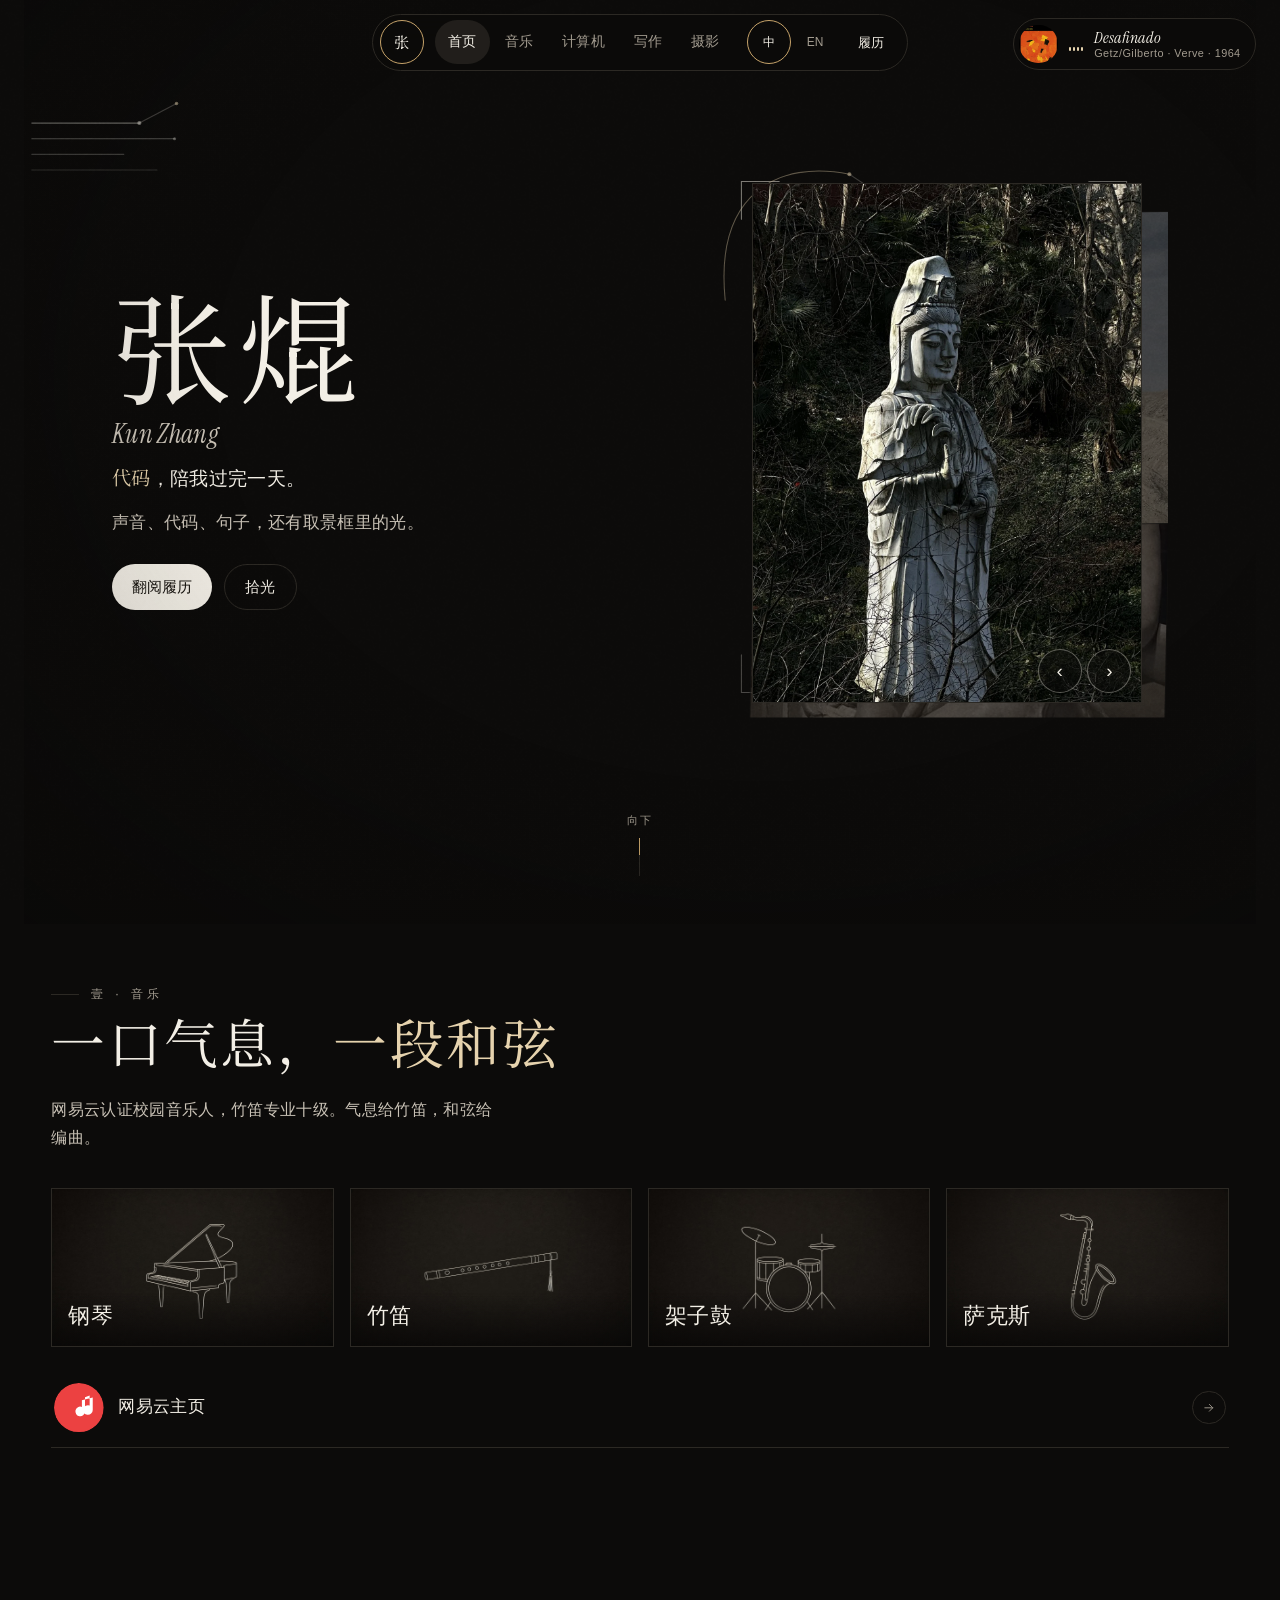
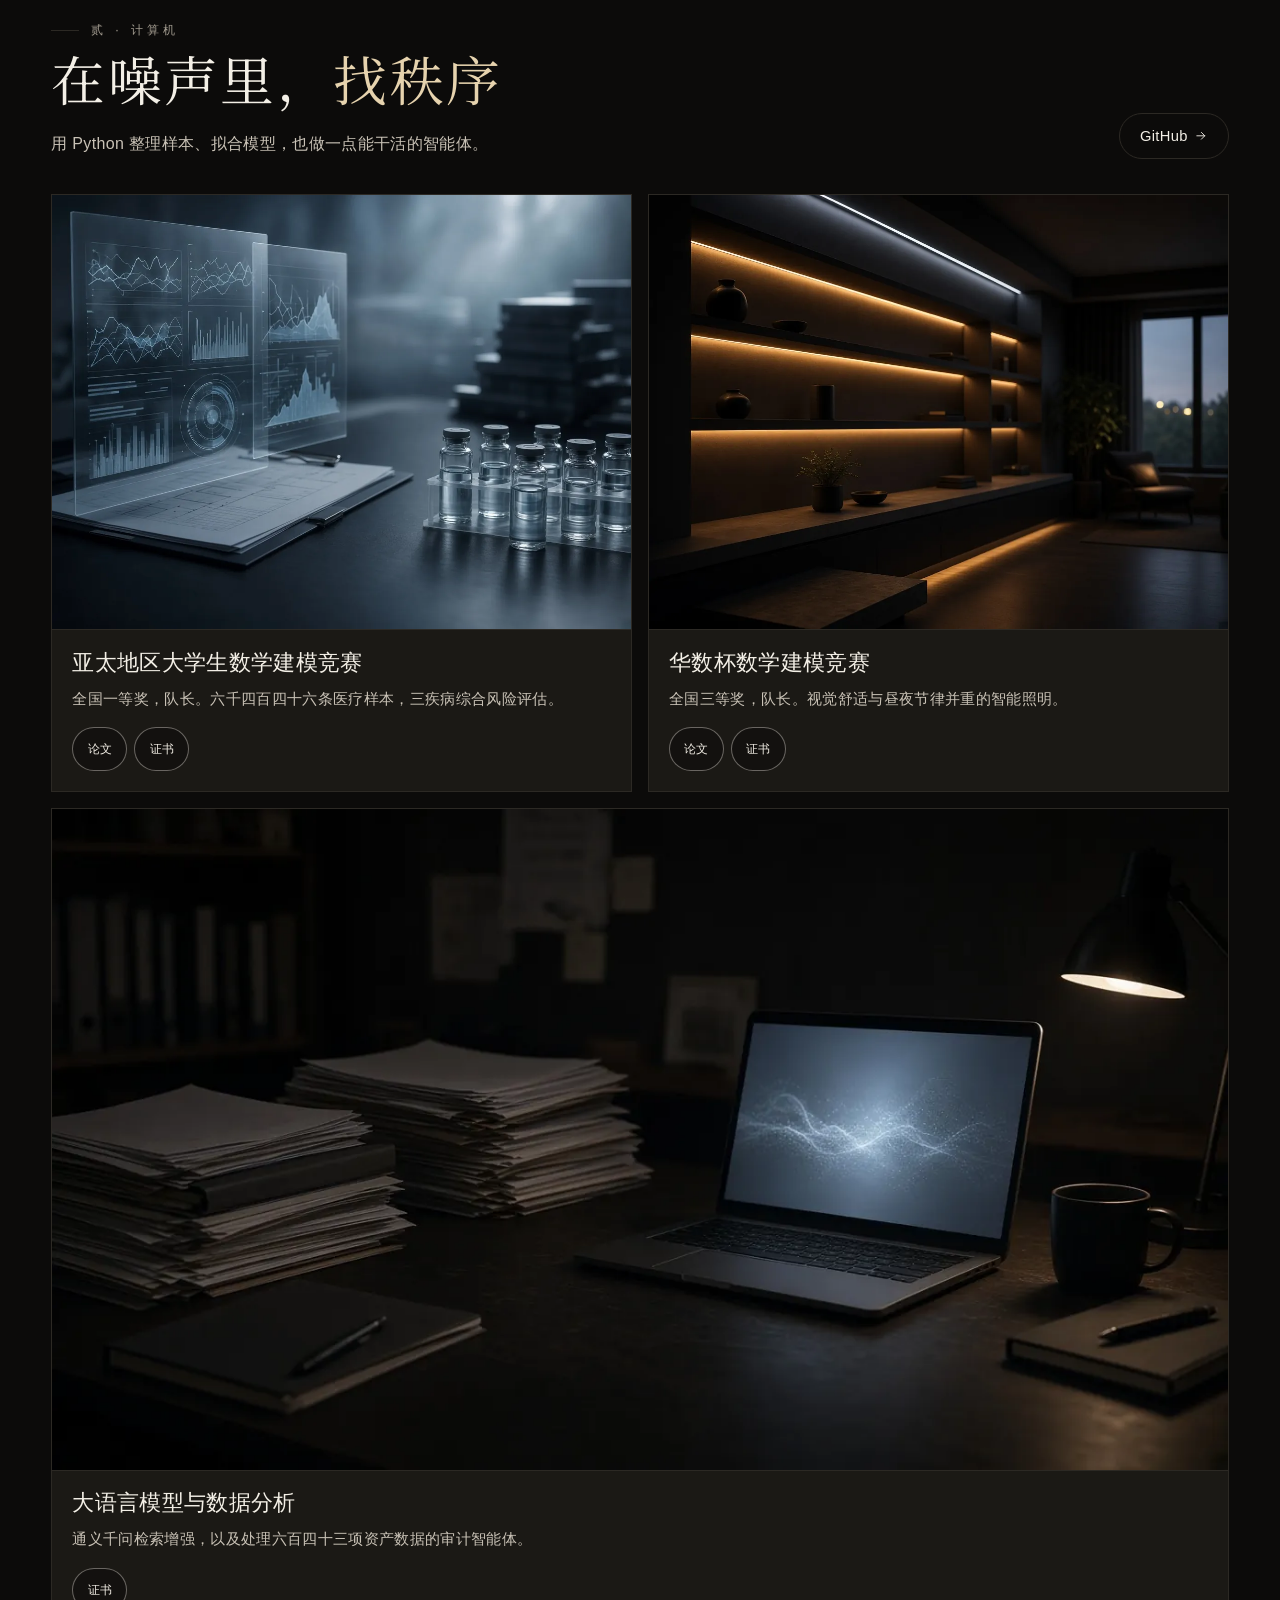
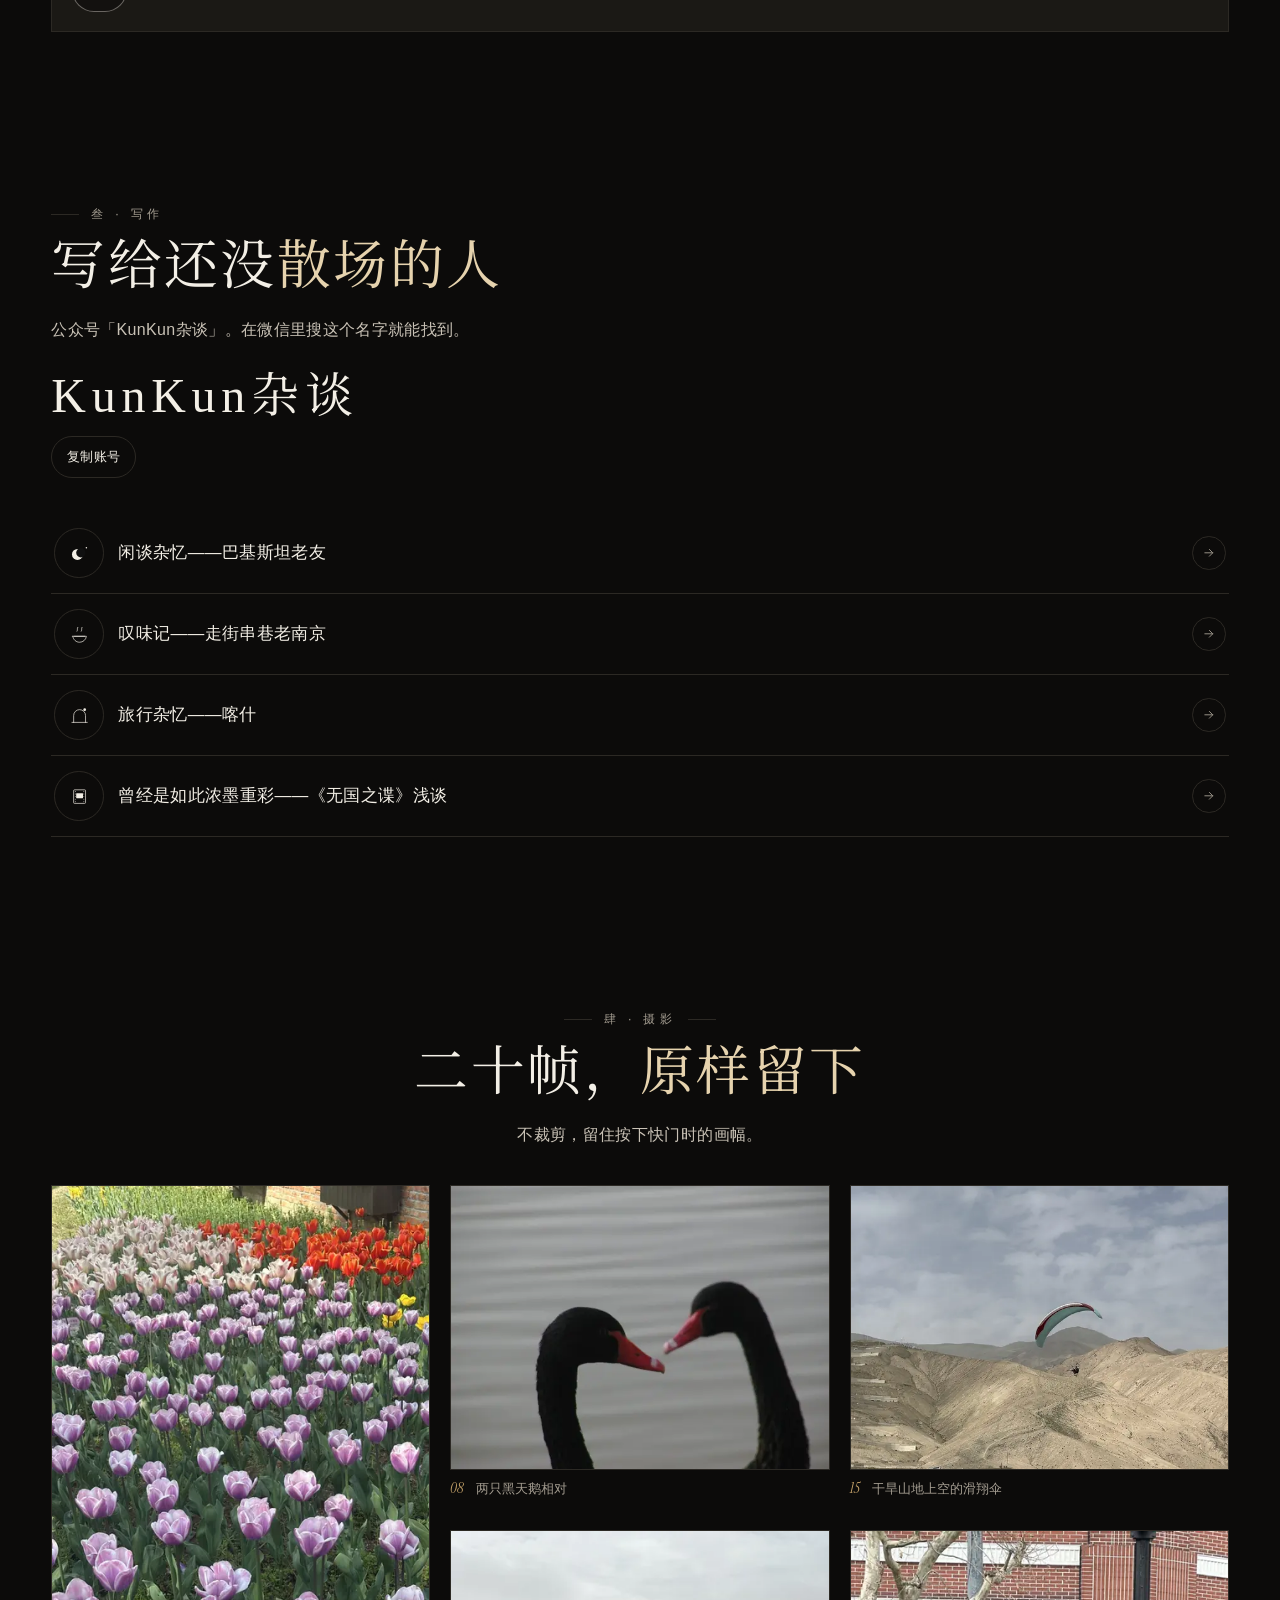
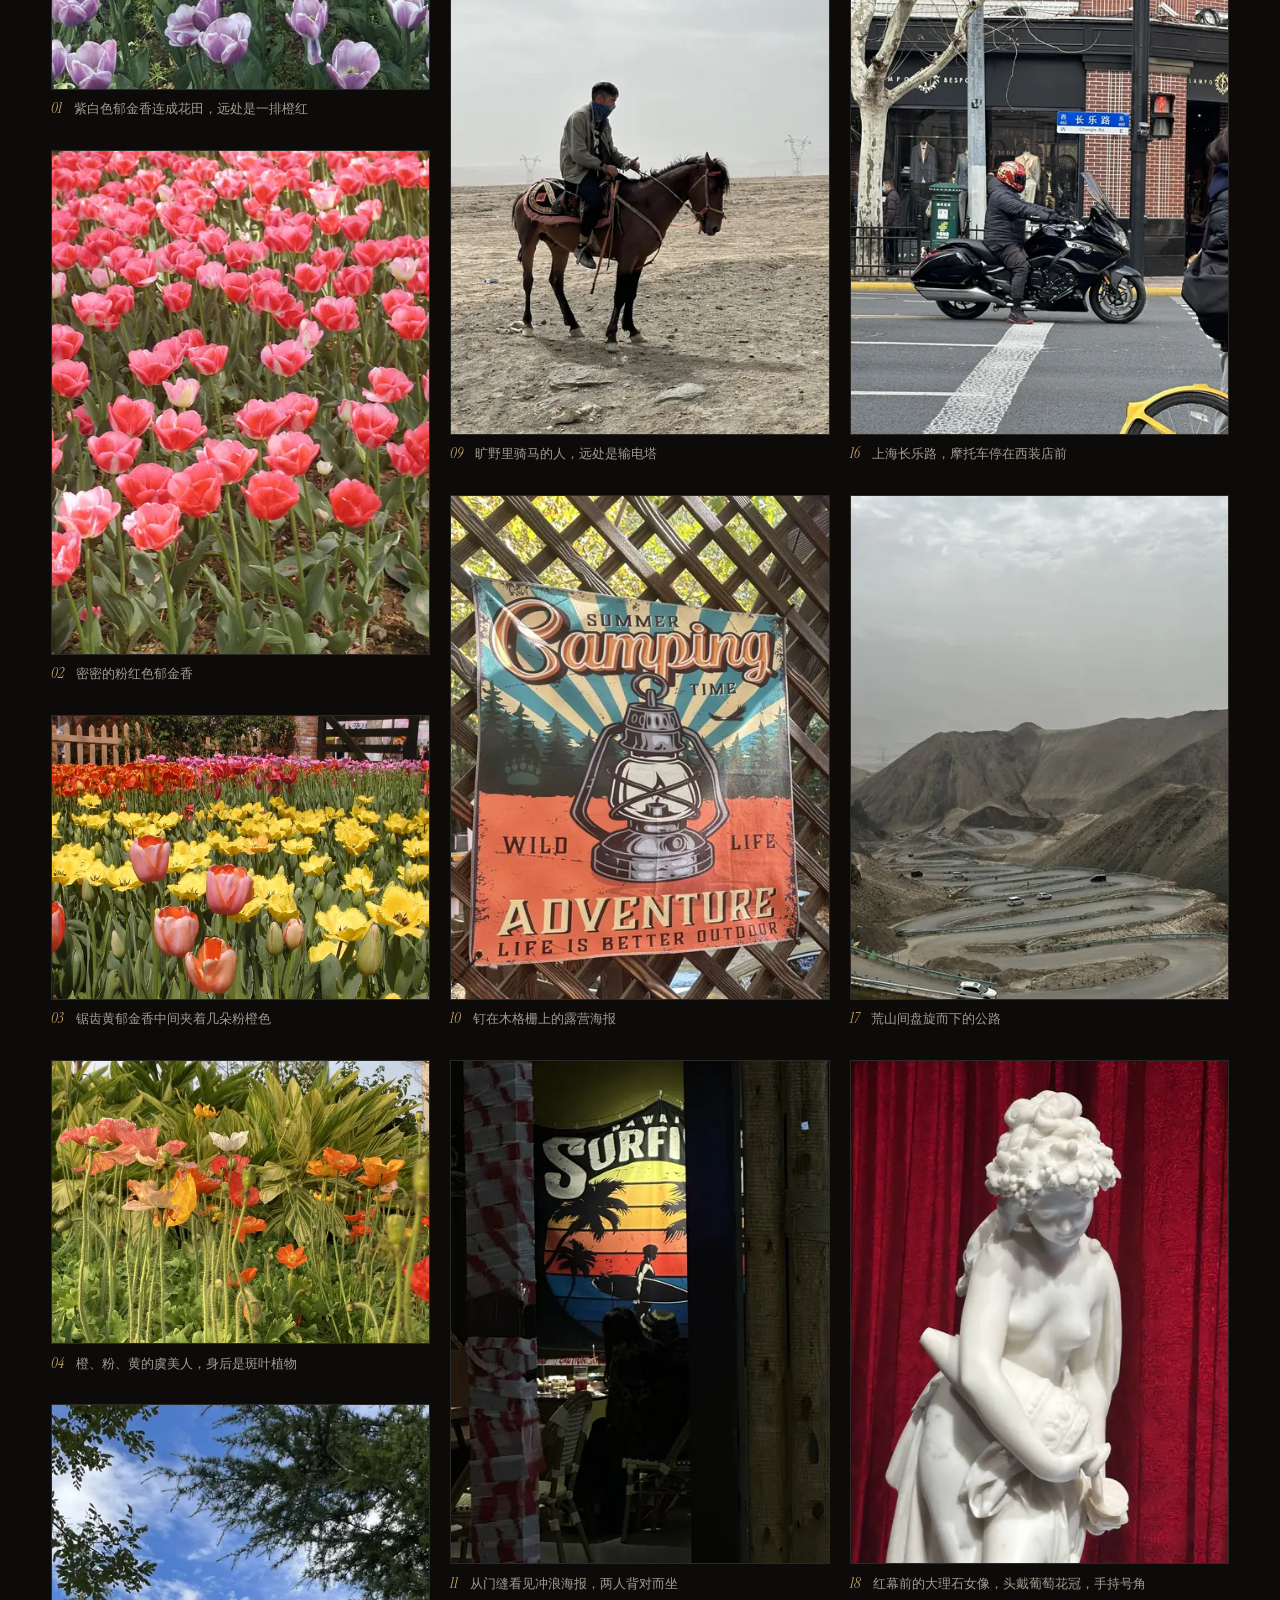
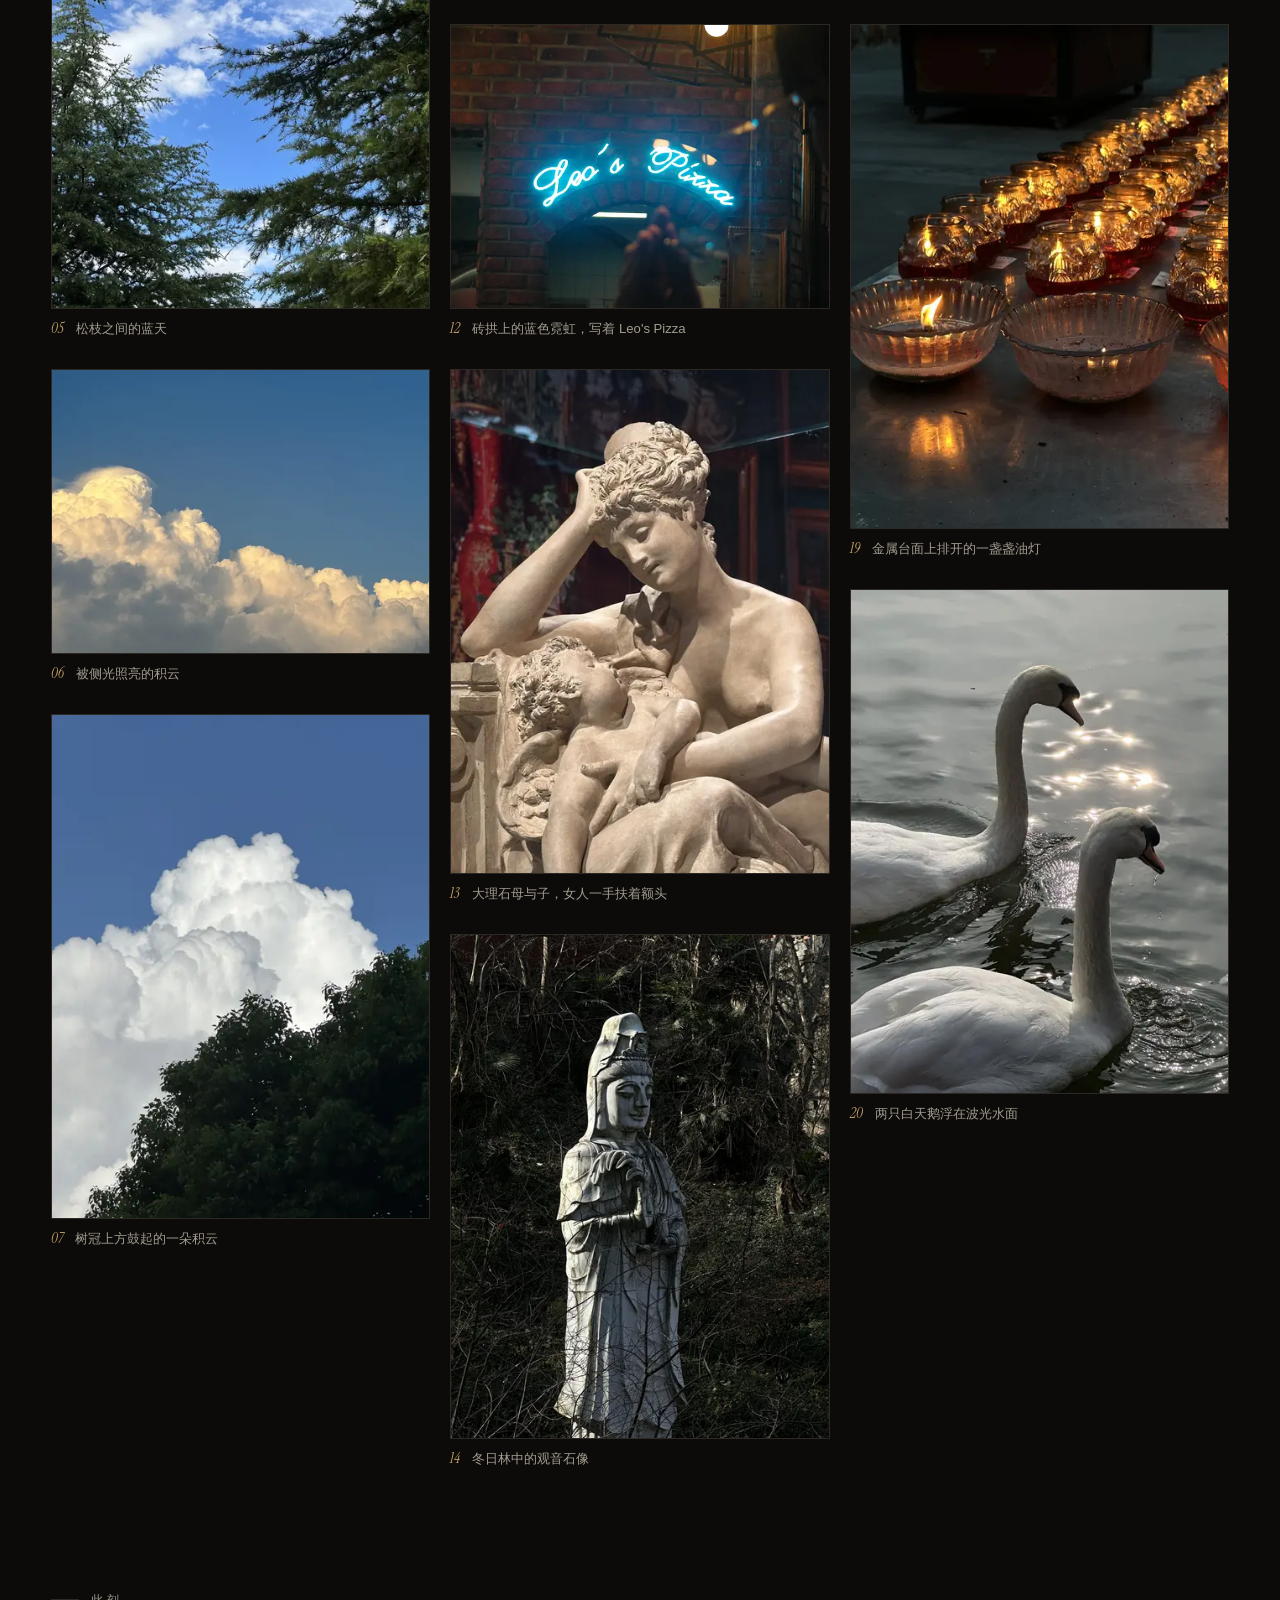
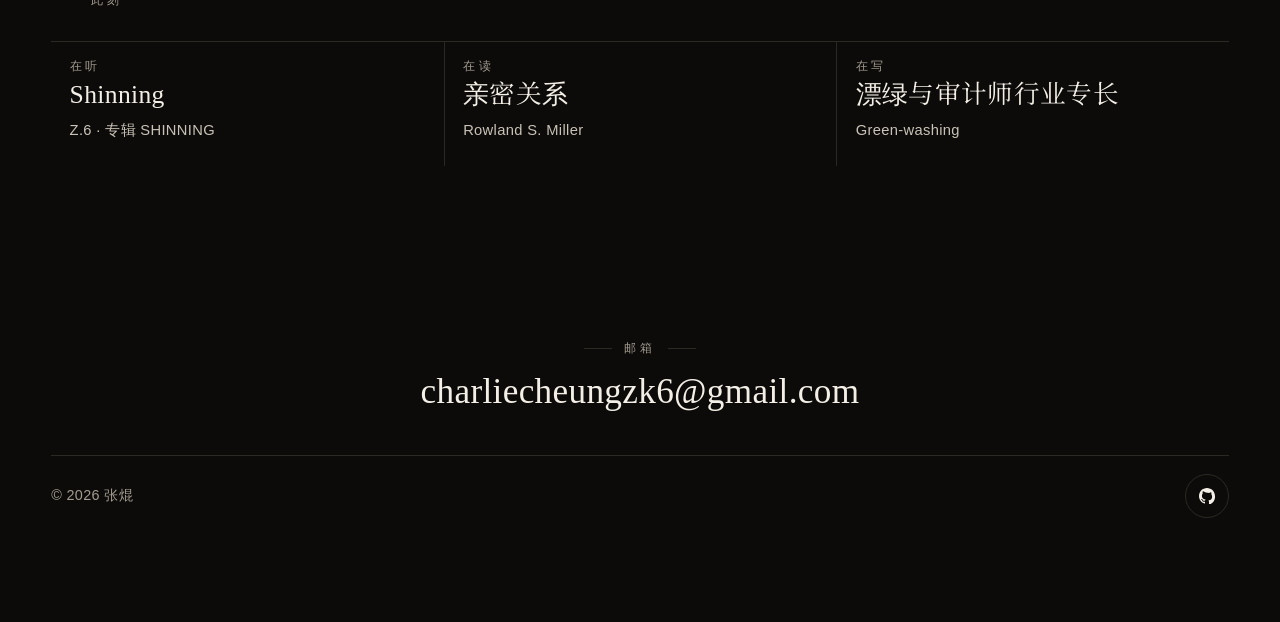
==== index.html @ b1f06810 "Restore readable papers, and point the listening row at Shinning. The last compression replaced char" ====
<!DOCTYPE html>
<html lang="zh-CN">
  <head>
    <meta charset="UTF-8" />
    <meta name="viewport" content="width=device-width, initial-scale=1" />
    <meta name="theme-color" content="#0c0b0a" />
    <meta name="color-scheme" content="dark" />
    <title>张焜 / Kun Zhang</title>
    <meta name="description" content="张焜。声音、代码、文字与光影。" />
    <link rel="canonical" href="https://charliezk6.github.io/" />
    <link rel="icon" href="assets/favicon.svg" type="image/svg+xml" />
    <meta property="og:type" content="website" />
    <meta property="og:site_name" content="张焜 / Kun Zhang" />
    <meta property="og:title" content="张焜 / Kun Zhang" />
    <meta property="og:description" content="张焜。声音、代码、文字与光影。" />
    <meta property="og:url" content="https://charliezk6.github.io/" />
    <meta property="og:image" content="https://charliezk6.github.io/assets/photos/full/IMG_3786.webp" />
    <meta property="og:locale" content="zh_CN" />
    <meta property="og:locale:alternate" content="en_US" />
    <meta name="twitter:card" content="summary_large_image" />
    <meta name="twitter:title" content="张焜 / Kun Zhang" />
    <meta name="twitter:description" content="张焜。声音、代码、文字与光影。" />
    <meta name="twitter:image" content="https://charliezk6.github.io/assets/photos/full/IMG_3786.webp" />
    <script>
      try {
        if (localStorage.getItem("kz-lang") === "en") document.documentElement.lang = "en";
      } catch (error) {
        /* storage unavailable */
      }
    </script>
    <link rel="stylesheet" href="css/fonts.css" />
    <link rel="stylesheet" href="css/styles.css" />
  </head>
  <body>
    <a class="skip" href="#home" data-i18n="nav.skip">跳到内容</a>
    <audio id="site-audio" preload="none" playsinline></audio>

    <header class="site-nav">
      <div class="nav-bar">
        <a class="nav-mark" href="#home">
          <span class="nav-mark-text" data-i18n="mark">张</span>
        </a>
        <span class="nav-now" id="nav-now" data-i18n="nav.home">首页</span>
        <nav class="nav-links" id="nav-links" data-i18n-aria="nav.sections" aria-label="章节">
          <a href="#home" data-nav="home" data-i18n="nav.home" aria-current="page">首页</a>
          <a href="#music" data-nav="music" data-i18n="nav.music">音乐</a>
          <a href="#computing" data-nav="computing" data-i18n="nav.computing">计算机</a>
          <a href="#writing" data-nav="writing" data-i18n="nav.writing">写作</a>
          <a href="#photography" data-nav="photography" data-i18n="nav.photography">摄影</a>
        </nav>
        <div class="lang-switch" role="group" aria-label="Language">
          <button type="button" class="lang-chip" data-lang="zh" aria-pressed="true">中</button>
          <button type="button" class="lang-chip" data-lang="en" aria-pressed="false">EN</button>
        </div>
        <button type="button" class="nav-resume resume-open" data-i18n="nav.resume">履历</button>
        <button
          type="button"
          class="nav-toggle"
          id="nav-toggle"
          aria-expanded="false"
          aria-controls="nav-drawer"
        >
          <span class="nav-toggle-icon" aria-hidden="true"></span>
          <span class="sr-only" id="nav-toggle-label" data-i18n="nav.menu">打开菜单</span>
        </button>
      </div>
    </header>

    <nav class="nav-drawer" id="nav-drawer" hidden data-i18n-aria="nav.sections" aria-label="章节">
      <a href="#home" data-nav="home"><span>00</span><span data-i18n="nav.home">首页</span></a>
      <a href="#music" data-nav="music"><span>01</span><span data-i18n="nav.music">音乐</span></a>
      <a href="#computing" data-nav="computing"><span>02</span><span data-i18n="nav.computing">计算机</span></a>
      <a href="#writing" data-nav="writing"><span>03</span><span data-i18n="nav.writing">写作</span></a>
      <a href="#photography" data-nav="photography"><span>04</span><span data-i18n="nav.photography">摄影</span></a>
    </nav>

    <div class="player">
      <button type="button" class="player-bar" id="player-fab" aria-pressed="false" data-i18n-aria="music.play">
        <img class="player-cover" src="assets/music/desafinado.webp" width="267" height="400" alt="" data-i18n-alt="music.coverAlt" />
        <span class="eq" aria-hidden="true"><i></i><i></i><i></i><i></i></span>
        <span class="player-meta">
          <span class="player-title" data-i18n="music.trackTitle">Desafinado</span>
          <span class="player-source" data-i18n="music.source">Getz/Gilberto · Verve · 1964</span>
        </span>
      </button>
    </div>

    <main>
      <section class="hero" id="home">
        <svg class="hero-score" viewBox="0 0 360 124" fill="none" aria-hidden="true">
          <g stroke="#f3efe6" stroke-width="1.15" stroke-linecap="round" vector-effect="non-scaling-stroke">
            <path d="M8 42H118" opacity="0.4" />
            <path d="M8 58H154" opacity="0.3" />
            <path d="M8 74H102" opacity="0.22" />
            <path d="M8 90H136" opacity="0.16" />
            <path class="hero-arc" pathLength="100" d="M16 24C78 6 168 2 248 28" stroke="#e6d3ae" opacity="0.55" />
            <path d="M118 42 L156 22" opacity="0.22" />
          </g>
          <g fill="#f3efe6" stroke="none">
            <circle cx="118" cy="42" r="2.1" opacity="0.45" />
            <circle cx="154" cy="58" r="1.6" opacity="0.32" />
            <circle cx="156" cy="22" r="1.8" fill="#e6d3ae" opacity="0.5" />
          </g>
        </svg>
        <div class="hero-layout">
          <div class="hero-copy">
            <h1 class="name-reveal">
              <span class="name-zh display" data-text="张焜">张焜</span>
              <span class="name-en display" data-text="Kun Zhang">Kun Zhang</span>
            </h1>
            <p class="hero-role">
              <span class="role-word" id="role-word">旋律</span><span data-i18n="hero.roleRest">，陪我过完一天。</span>
            </p>
            <p class="hero-line" data-i18n="hero.line">声音、代码、句子，还有取景框里的光。</p>
            <div class="hero-actions">
              <button type="button" class="btn-fill resume-open" data-i18n="hero.resume">翻阅履历</button>
              <a class="btn-line" href="#photography" data-i18n="hero.photos">拾光</a>
            </div>
          </div>
          <figure class="hero-frame" id="hero-frame" tabindex="0" aria-roledescription="carousel" data-i18n-aria="photo.carousel" aria-label="照片轮播">
            <svg class="hero-marks" viewBox="0 0 500 640" fill="none" aria-hidden="true">
              <g stroke="#f3efe6" stroke-width="1.15" stroke-linecap="round" vector-effect="non-scaling-stroke">
                <path d="M36 78V36H78" opacity="0.55" />
                <path d="M422 36H464V78" opacity="0.4" />
                <path d="M36 562V604H78" opacity="0.3" />
                <path d="M18 168C6 48 78 12 156 28" stroke="#e6d3ae" opacity="0.42" />
                <path d="M156 28 L192 52" opacity="0.22" />
              </g>
              <g fill="#e6d3ae" stroke="none">
                <circle cx="156" cy="28" r="2.2" opacity="0.55" />
                <circle cx="192" cy="52" r="1.5" opacity="0.35" />
              </g>
            </svg>
            <div class="hero-papers">
              <img class="hero-sheet hero-sheet-back" id="hero-sheet-back" alt="" aria-hidden="true" />
              <img class="hero-sheet hero-sheet-mid" id="hero-sheet-mid" alt="" aria-hidden="true" />
              <div class="hero-stage">
                <img class="hero-slide is-current" id="hero-slide-a" alt="" width="1350" height="1800" />
                <img class="hero-slide" id="hero-slide-b" alt="" aria-hidden="true" width="1350" height="1800" />
                <div class="hero-controls">
                  <button type="button" class="hero-step" id="hero-prev" data-i18n-aria="photo.prev" aria-label="上一张">‹</button>
                  <button type="button" class="hero-step" id="hero-next" data-i18n-aria="photo.next" aria-label="下一张">›</button>
                </div>
              </div>
            </div>
          </figure>
        </div>
        <p class="scroll-cue">
          <span data-i18n="hero.scroll">向下</span>
          <span class="scroll-line" aria-hidden="true"><span class="scroll-line-bar"></span></span>
        </p>
      </section>

      <section class="band" id="music">
        <div class="wrap">
          <header class="section-head">
            <p class="kicker">
              <span class="kicker-line" aria-hidden="true"></span>
              <span data-i18n="music.kicker">壹 · 音乐</span>
            </p>
            <h2 class="section-title display"><span data-i18n="music.titleLead">一口气息，</span><em data-i18n="music.titleEm">一段和弦</em></h2>
            <p class="section-lead" data-i18n="music.body">网易云认证校园音乐人，竹笛专业十级。气息给竹笛，和弦给编曲。</p>
          </header>
          <div class="work-grid music-grid">
            <a class="work-card" data-instrument="piano" href="https://www.bilibili.com/video/BV1Z7411R7r2/" target="_blank" rel="noopener noreferrer">
              <img class="work-photo" src="assets/photos/piano.jpg" alt="" data-i18n-alt="music.altPiano" width="1280" height="720" loading="lazy" decoding="async" />
              <span class="work-card-body"><h3 data-i18n="music.piano">钢琴</h3></span>
            </a>
            <a class="work-card" data-instrument="flute" href="https://www.bilibili.com/video/BV1Lp4y1h7Ay/?p=10" target="_blank" rel="noopener noreferrer">
              <img class="work-photo" src="assets/photos/bamboo%20flute.jpg" alt="" data-i18n-alt="music.altFlute" width="1280" height="720" loading="lazy" decoding="async" />
              <span class="work-card-body"><h3 data-i18n="music.flute">竹笛</h3></span>
            </a>
            <a class="work-card" data-instrument="drums" href="https://www.bilibili.com/video/BV1jc411N7E2/" target="_blank" rel="noopener noreferrer">
              <img class="work-photo" src="assets/photos/drums.jpg" alt="" data-i18n-alt="music.altDrums" width="1280" height="720" loading="lazy" decoding="async" />
              <span class="work-card-body"><h3 data-i18n="music.drums">架子鼓</h3></span>
            </a>
            <a class="work-card" data-instrument="sax" href="https://www.bilibili.com/video/BV1FJ4m1K7hF/" target="_blank" rel="noopener noreferrer">
              <img class="work-photo" src="assets/photos/saxphone.jpg" alt="" data-i18n-alt="music.altSax" width="1280" height="720" loading="lazy" decoding="async" />
              <span class="work-card-body"><h3 data-i18n="music.sax">萨克斯</h3></span>
            </a>
          </div>
          <div class="journal-list music-link">
            <a class="journal-row" href="https://music.163.com/#/artist?id=94272555" target="_blank" rel="noopener noreferrer">
              <span class="netease-mark" aria-hidden="true">
                <svg viewBox="0 0 64 64">
                  <circle cx="32" cy="32" r="32" fill="#ec4141"></circle>
                  <path fill="#fff" d="M40 18.5v18.2a6.2 6.2 0 1 1-4-5.8V22.2l14-3.6v16.2a6.2 6.2 0 1 1-4-5.8V16.2L40 18.5z"></path>
                </svg>
              </span>
              <span class="journal-copy"><h3 data-i18n="music.link">网易云主页</h3></span>
              <span class="row-go" aria-hidden="true">
                <svg viewBox="0 0 24 24" fill="none" stroke="currentColor" stroke-width="1.6" stroke-linecap="round" stroke-linejoin="round"><path d="M5 12h14M13 6l6 6-6 6"></path></svg>
              </span>
            </a>
          </div>
        </div>
      </section>

      <section class="band" id="computing">
        <div class="wrap">
          <header class="section-head">
            <p class="kicker">
              <span class="kicker-line" aria-hidden="true"></span>
              <span data-i18n="computing.kicker">贰 · 计算机</span>
            </p>
            <div class="section-head-row">
              <div>
                <h2 class="section-title display"><span data-i18n="computing.titleLead">在噪声里，</span><em data-i18n="computing.titleEm">找秩序</em></h2>
                <p class="section-lead" data-i18n="computing.body">用 Python 整理样本、拟合模型，也做一点能干活的智能体。</p>
              </div>
              <a class="pill-link" href="https://github.com/Charliezk6" target="_blank" rel="noopener noreferrer">
                <span data-i18n="computing.github">GitHub</span>
                <svg viewBox="0 0 24 24" fill="none" stroke="currentColor" stroke-width="1.6" stroke-linecap="round" stroke-linejoin="round" aria-hidden="true"><path d="M5 12h14M13 6l6 6-6 6"></path></svg>
              </a>
            </div>
          </header>
          <div class="work-grid computing-grid" id="computing-list"></div>
        </div>
      </section>

      <section class="band" id="writing">
        <div class="wrap">
          <header class="section-head">
            <p class="kicker">
              <span class="kicker-line" aria-hidden="true"></span>
              <span data-i18n="writing.kicker">叁 · 写作</span>
            </p>
            <h2 class="section-title display"><span data-i18n="writing.titleLead">写给还没</span><em data-i18n="writing.titleEm">散场的人</em></h2>
            <p class="section-lead" data-i18n="writing.body">公众号「KunKun杂谈」。在微信里搜这个名字就能找到。</p>
            <p class="wechat-name display" data-i18n="writing.account">KunKun杂谈</p>
            <button type="button" class="copy-btn wechat-copy" id="wechat-copy" data-copy="KunKun杂谈" data-i18n-copy="copy.wechat">复制账号</button>
          </header>
          <div class="journal-list" id="writing-list"></div>
        </div>
      </section>

      <section class="band" id="photography">
        <div class="wrap">
          <header class="section-head section-head-center">
            <p class="kicker">
              <span class="kicker-line" aria-hidden="true"></span>
              <span data-i18n="photo.kicker">肆 · 摄影</span>
              <span class="kicker-line" aria-hidden="true"></span>
            </p>
            <h2 class="section-title display"><span data-i18n="photo.titleLead">二十帧，</span><em data-i18n="photo.titleEm">原样留下</em></h2>
            <p class="section-lead" data-i18n="photo.body">不裁剪，留住按下快门时的画幅。</p>
          </header>
          <div class="gallery" id="gallery"></div>
        </div>
      </section>

      <section class="band band-tight" id="now">
        <div class="wrap">
          <header class="section-head">
            <p class="kicker">
              <span class="kicker-line" aria-hidden="true"></span>
              <span data-i18n="now.kicker">此刻</span>
            </p>
          </header>
          <div class="now-grid">
            <a class="now-card" id="now-playing" href="https://music.163.com/#/artist?id=94272555" target="_blank" rel="noopener noreferrer">
              <span class="now-label" data-i18n="now.playingLabel">在听</span>
              <span class="now-title display" data-i18n="now.playingTitle">Shinning</span>
              <span class="now-meta" data-i18n="now.playingMeta">Z.6 · 专辑 SHINNING</span>
            </a>
            <article class="now-card">
              <span class="now-label" data-i18n="now.readingLabel">在读</span>
              <span class="now-title display" data-i18n="now.readingTitle">亲密关系</span>
              <span class="now-meta" data-i18n="now.readingMeta">Rowland S. Miller</span>
            </article>
            <a class="now-card" id="now-writing" href="https://github.com/Charliezk6/Green-washing" target="_blank" rel="noopener noreferrer">
              <span class="now-label" data-i18n="now.writingLabel">在写</span>
              <span class="now-title display" data-i18n="now.writingTitle">漂绿与审计师行业专长</span>
              <span class="now-meta">Green-washing</span>
            </a>
          </div>
        </div>
      </section>
    </main>

    <footer class="site-footer" id="contact">
      <div class="wrap footer-contact">
        <p class="kicker">
          <span class="kicker-line" aria-hidden="true"></span>
          <span data-i18n="connect.emailLabel">邮箱</span>
          <span class="kicker-line" aria-hidden="true"></span>
        </p>
        <a class="footer-mail display" href="mailto:charliecheungzk6@gmail.com" data-i18n="connect.email">charliecheungzk6@gmail.com</a>
      </div>
      <div class="wrap">
        <div class="footer-bar">
          <p data-i18n="footer">© 2026 张焜</p>
          <a class="icon-round" href="https://github.com/Charliezk6" target="_blank" rel="noopener noreferrer" aria-label="GitHub">
            <svg viewBox="0 0 16 16" aria-hidden="true">
              <path fill="currentColor" d="M8 0C3.58 0 0 3.58 0 8c0 3.54 2.29 6.53 5.47 7.59.4.07.55-.17.55-.38 0-.19-.01-.82-.01-1.49-2.01.37-2.53-.49-2.69-.94-.09-.23-.48-.94-.82-1.13-.28-.15-.68-.52-.01-.53.63-.01 1.08.58 1.23.82.72 1.21 1.87.87 2.33.66.07-.52.28-.87.51-1.07-1.78-.2-3.64-.89-3.64-3.95 0-.87.31-1.59.82-2.15-.08-.2-.36-1.02.08-2.12 0 0 .67-.21 2.2.82A7.7 7.7 0 0 1 8 4.77c.68.003 1.36.092 2 .27 1.53-1.04 2.2-.82 2.2-.82.44 1.1.16 1.92.08 2.12.51.56.82 1.27.82 2.15 0 3.07-1.87 3.75-3.65 3.95.29.25.54.73.54 1.48 0 1.07-.01 1.93-.01 2.2 0 .21.15.46.55.38A8.01 8.01 0 0 0 16 8c0-4.42-3.58-8-8-8z"></path>
            </svg>
          </a>
        </div>
      </div>
    </footer>

    <dialog class="resume-dialog" id="resume">
      <div class="resume-bar">
        <h2 class="display" data-i18n="resume.title">履历</h2>
        <button type="button" class="icon-btn resume-close" data-i18n-aria="resume.close" aria-label="关闭">×</button>
      </div>
      <div class="resume-scroll">
        <p class="edu-school" data-i18n="resume.edu">南京审计大学 · 审计学专业 · 2023.09 – 2027.09</p>
        <p class="edu-meta" data-i18n="resume.eduMeta">GPA 3.75 / 5.0（4 / 83）</p>
        <p class="edu-honors" data-i18n="resume.honors">三好学生（前 2.5%） · 优秀学生干部 · 综合一等奖学金 ×2（前 5%） · 优秀团员</p>
        <p class="skills" data-i18n="resume.skills">Python · Excel · SQL Server · IELTS 7.0 · CET-6 · 粤语</p>
        <h3 data-i18n="resume.pathTitle">经历</h3>
        <ol class="timeline" id="timeline"></ol>
        <h3 data-i18n="resume.researchTitle">研究与竞赛</h3>
        <div class="research-list" id="research-list"></div>
        <a class="text-link" href="https://github.com/Charliezk6/CUMCM-2026" target="_blank" rel="noopener noreferrer" data-i18n="resume.github">CUMCM-2026</a>
        <ul class="connect-list">
          <li>
            <span data-i18n="connect.emailLabel">邮箱</span>
            <a class="text-link" href="mailto:charliecheungzk6@gmail.com" data-i18n="connect.email">charliecheungzk6@gmail.com</a>
            <button type="button" class="copy-btn text-link" data-copy="charliecheungzk6@gmail.com" data-i18n-copy="copy.email">复制</button>
          </li>
          <li>
            <span data-i18n="connect.github">GitHub</span>
            <a class="text-link" href="https://github.com/Charliezk6" target="_blank" rel="noopener noreferrer" data-i18n="connect.handle">Charliezk6</a>
          </li>
        </ul>
      </div>
    </dialog>

    <dialog class="dossier" id="dossier">
      <div class="dossier-bar">
        <div>
          <p class="kicker">
            <span class="kicker-line" aria-hidden="true"></span>
            <span id="dossier-kicker" data-i18n="computing.dossierKicker">论文与证书</span>
          </p>
          <h2 class="display" id="dossier-title"></h2>
        </div>
        <button type="button" class="icon-btn dossier-close" data-i18n-aria="computing.close" aria-label="关闭">×</button>
      </div>
      <div class="dossier-stage" id="dossier-stage"></div>
    </dialog>

    <div class="lightbox" id="lightbox" hidden>
      <button type="button" class="icon-btn lightbox-close" data-i18n-aria="photo.close" aria-label="关闭">×</button>
      <button type="button" class="icon-btn lightbox-prev" data-i18n-aria="photo.prev" aria-label="上一张">‹</button>
      <figure class="lightbox-frame">
        <img alt="" />
        <figcaption>
          <span id="lightbox-count">01 / 20</span>
          <span id="lightbox-caption"></span>
        </figcaption>
      </figure>
      <button type="button" class="icon-btn lightbox-next" data-i18n-aria="photo.next" aria-label="下一张">›</button>
    </div>

    <div class="toast" id="toast" role="status" aria-live="polite"></div>

    <script src="js/i18n.js"></script>
    <script src="js/photos.js"></script>
    <script src="js/motion.js"></script>
    <script src="js/main.js"></script>
  </body>
</html>
---- css/fonts.css ----
@font-face {
  font-family: "Noto Serif SC";
  font-style: normal;
  font-weight: 400;
  font-display: swap;
  src: url("../assets/fonts/noto-serif-sc-0.woff2") format("woff2");
  unicode-range: U+a9, U+b7, U+d7, U+e3, U+2013-2014, U+201c-201d, U+2026, U+2039-203a, U+3001-3002, U+300a-3011, U+4e00, U+4e03, U+4e09-4e0b, U+4e0d-4e0e, U+4e13, U+4e1a, U+4e1c, U+4e22, U+4e24, U+4e2a, U+4e2d, U+4e32, U+4e3a-4e3b, U+4e49, U+4e4b, U+4e50, U+4e5f-4e60, U+4e66, U+4e86, U+4e8b-4e8c, U+4e8e, U+4e91, U+4e94, U+4e9a, U+4ea7, U+4eac, U+4eae, U+4eba, U+4ebf-4ec0, U+4ece, U+4ed6, U+4ee3, U+4ee5, U+4ef6, U+4efb, U+4efd, U+4f17-4f18, U+4f1a, U+4f1e, U+4f30, U+4f4f, U+4f53, U+4f59, U+4f5c, U+4f8b, U+4fa7, U+4fdd, U+4fe1, U+505a, U+505c, U+5065, U+50cf, U+5143, U+5149, U+515a, U+5168, U+516b-516d, U+5171, U+5173, U+5178, U+5185, U+5199, U+519c, U+51a0, U+51ac, U+51b2, U+51e0, U+51ed, U+51fa, U+5206, U+521b, U+5230, U+5236, U+523b, U+5242, U+524d, U+526a, U+526f, U+529b, U+529e, U+52a1, U+5316, U+533a-533b, U+5341, U+5343, U+534e-534f, U+5355, U+5357, U+5386, U+539f, U+53c1-53c2, U+53ca-53cb, U+53d6, U+53e3-53e5, U+53ea, U+53ef-53f0, U+53f6-53f7, U+53f9, U+5408-5409, U+540d-540e, U+5411, U+542c, U+544a, U+5458, U+5468, U+5473, U+548c, U+5580, U+5668, U+566a, U+56db, U+56de, U+56e2, U+56ed, U+56fa, U+56fd, U+5728, U+5730, U+573a, U+5740, U+5750, U+5766, U+578b, U+57f9-57fa, U+5806, U+5854, U+589e, U+58a8, U+58f0, U+58f9, U+5904, U+590d, U+591c, U+5927, U+5929-592a, U+5934, U+5939, U+5956, U+5973, U+597d, U+5982, U+59d4, U+5b50, U+5b54, U+5b57, U+5b66, U+5b89, U+5b8c, U+5b9a, U+5b9e, U+5ba1, U+5bb9, U+5bc6, U+5bf9, U+5c01, U+5c31, U+5c40, U+5c4f, U+5c55, U+5c5e, U+5c65, U+5c71, U+5dde, U+5de5, U+5df2, U+5df4, U+5df7, U+5e02, U+5e08, U+5e26-5e27, U+5e2d, U+5e38, U+5e45, U+5e55, U+5e72, U+5e76, U+5e7f, U+5e8f, U+5e94-5e95, U+5e97, U+5efa, U+5f00, U+5f20, U+5f26, U+5f3a, U+5f52, U+5f62, U+5f69, U+5f71, U+5f81, U+5f85, U+5f8b, U+5fae, U+5fc6, U+5feb, U+6027, U+603b, U+606f, U+6210-6211, U+6216, U+6234, U+6240, U+624b, U+6253, U+6258, U+6267, U+6276, U+627e, U+6280, U+62a5, U+62d4, U+62df, U+62f1, U+62fe, U+6301, U+6309, U+636e, U+6392, U+63a7-63a8, U+641c, U+642d, U+6444, U+6469, U+64ad, U+64b0, U+652f, U+6539, U+653e, U+6548, U+6563, U+6570, U+6574, U+6587, U+6591, U+659c, U+65af-65b0, U+65b9, U+65c1, U+65c5, U+65cb, U+65e0, U+65e5, U+65f1, U+65f6-65f7, U+660e, U+6613, U+662f, U+663c, U+666f, U+667a, U+6682, U+6696-6697, U+66f2, U+66fe, U+6700, U+6709, U+6728, U+672c, U+672f, U+6735, U+673a, U+6742, U+6761, U+676f, U+677e-677f, U+6784, U+6790, U+6797, U+679d, U+67b6, U+67e5, U+6805, U+6807, U+6811, U+6821, U+6837-6838, U+683c, U+6846, U+68c0, U+690d, U+6a21, U+6a59, U+6b63-6b64, U+6bb5, U+6bcd, U+6bcf, U+6c11, U+6c14, U+6c34, U+6ca1, U+6cb9, U+6cd5, U+6ce2, U+6d3b, U+6d45, U+6d4b, U+6d4e, U+6d53, U+6d6a, U+6d6e, U+6d77, U+6df1, U+6e7e, U+6ed1, U+6f14, U+706f, U+70b9, U+711c, U+7167, U+718a, U+7247, U+7269, U+7279, U+72d7, U+7406, U+7434, U+74f6, U+751f, U+7528, U+7530, U+7535, U+753b, U+7559, U+7597, U+75be, U+75c5, U+767d-767e, U+7684, U+76cf, U+76d6, U+76d8, U+76ee, U+76f8, U+7701, U+770b, U+7740, U+77f3, U+7801, U+7814, U+7816, U+79c0, U+79d1, U+79d8, U+79e9, U+79ef, U+7a0b, U+7a33, U+7a3f, U+7a76, U+7a7a, U+7ade, U+7ae0, U+7af9, U+7b14, U+7b1b, U+7b49, U+7b79, U+7b7e, U+7b97, U+7ba1, U+7bb1, U+7c89, U+7ca4, U+7d22, U+7d2b, U+7ea2, U+7ea6-7ea7, U+7ebf, U+7ec3, U+7ecf, U+7ed9, U+7edf, U+7efc, U+7f16, U+7f1d, U+7f51, U+7f8e, U+7fd4, U+7ffb, U+8001, U+8005, U+800c, U+8086, U+80cc, U+80fd, U+8111, U+8212, U+8272, U+827a, U+8282, U+82b1, U+8352, U+8354, U+83dc, U+8404, U+8425, U+8461, U+84dd, U+865e, U+8679, U+884c, U+8857, U+8865, U+88ab, U+88c1, U+88c5, U+897f, U+89c1-89c2, U+89c6, U+89c9, U+89d2, U+89e3, U+8a00, U+8ba1, U+8ba4, U+8bad-8bae, U+8bb0, U+8bba, U+8bbe, U+8bc1, U+8bc4, U+8bd5, U+8bda, U+8bed, U+8bfb, U+8c03, U+8c08, U+8c0d, U+8c31, U+8d23, U+8d26, U+8d28, U+8d30, U+8d44, U+8d5b, U+8d70, U+8d77, U+8def, U+8df3, U+8eab, U+8f66, U+8f6e, U+8f7d, U+8f91, U+8f93, U+8fb9, U+8fc7, U+8fd0-8fd1, U+8fd8-8fd9, U+8fdb-8fdc, U+8fde, U+9002, U+9009, U+901a, U+9053, U+90ae, U+90c1, U+90e8, U+91cc-91cf, U+91d1, U+9489, U+94a2, U+94b9, U+94dc, U+9519, U+952f, U+957f, U+95e8, U+95ed-95ee, U+95f2, U+95f4, U+9605, U+961f, U+9669-966a, U+96f6, U+9713, U+9732, U+9762, U+97f3, U+9875, U+9879, U+9884, U+9898, U+989d, U+98ce, U+9996, U+9999, U+9a6c, U+9a8c, U+9a91, U+9e45, U+9ec4, U+9ed1, U+9f13, U+9f7f, U+ff01, U+ff08-ff09, U+ff0c, U+ff0f, U+ff1a-ff1b, U+ff1f, U+ff5e;
}
@font-face {
  font-family: "Instrument Serif";
  font-style: italic;
  font-weight: 400;
  font-display: swap;
  src: url("../assets/fonts/instrument-serif-0.woff2") format("woff2");
  unicode-range: U+0100-02BA, U+02BD-02C5, U+02C7-02CC, U+02CE-02D7, U+02DD-02FF, U+0304, U+0308, U+0329, U+1D00-1DBF, U+1E00-1E9F, U+1EF2-1EFF, U+2020, U+20A0-20AB, U+20AD-20C4, U+2113, U+2C60-2C7F, U+A720-A7FF;
}
@font-face {
  font-family: "Instrument Serif";
  font-style: italic;
  font-weight: 400;
  font-display: swap;
  src: url("../assets/fonts/instrument-serif-1.woff2") format("woff2");
  unicode-range: U+0000-00FF, U+0131, U+0152-0153, U+02BB-02BC, U+02C6, U+02DA, U+02DC, U+0304, U+0308, U+0329, U+2000-206F, U+20AC, U+2122, U+2191, U+2193, U+2212, U+2215, U+FEFF, U+FFFD;
}
@font-face {
  font-family: "Instrument Serif";
  font-style: normal;
  font-weight: 400;
  font-display: swap;
  src: url("../assets/fonts/instrument-serif-2.woff2") format("woff2");
  unicode-range: U+0100-02BA, U+02BD-02C5, U+02C7-02CC, U+02CE-02D7, U+02DD-02FF, U+0304, U+0308, U+0329, U+1D00-1DBF, U+1E00-1E9F, U+1EF2-1EFF, U+2020, U+20A0-20AB, U+20AD-20C4, U+2113, U+2C60-2C7F, U+A720-A7FF;
}
@font-face {
  font-family: "Instrument Serif";
  font-style: normal;
  font-weight: 400;
  font-display: swap;
  src: url("../assets/fonts/instrument-serif-3.woff2") format("woff2");
  unicode-range: U+0000-00FF, U+0131, U+0152-0153, U+02BB-02BC, U+02C6, U+02DA, U+02DC, U+0304, U+0308, U+0329, U+2000-206F, U+20AC, U+2122, U+2191, U+2193, U+2212, U+2215, U+FEFF, U+FFFD;
}
@font-face {
  font-family: "Inter";
  font-style: normal;
  font-weight: 400;
  font-display: swap;
  src: url("../assets/fonts/inter-0.woff2") format("woff2");
  unicode-range: U+0100-02BA, U+02BD-02C5, U+02C7-02CC, U+02CE-02D7, U+02DD-02FF, U+0304, U+0308, U+0329, U+1D00-1DBF, U+1E00-1E9F, U+1EF2-1EFF, U+2020, U+20A0-20AB, U+20AD-20C4, U+2113, U+2C60-2C7F, U+A720-A7FF;
}
@font-face {
  font-family: "Inter";
  font-style: normal;
  font-weight: 400;
  font-display: swap;
  src: url("../assets/fonts/inter-1.woff2") format("woff2");
  unicode-range: U+0000-00FF, U+0131, U+0152-0153, U+02BB-02BC, U+02C6, U+02DA, U+02DC, U+0304, U+0308, U+0329, U+2000-206F, U+20AC, U+2122, U+2191, U+2193, U+2212, U+2215, U+FEFF, U+FFFD;
}
@font-face {
  font-family: "Inter";
  font-style: normal;
  font-weight: 500;
  font-display: swap;
  src: url("../assets/fonts/inter-2.woff2") format("woff2");
  unicode-range: U+0100-02BA, U+02BD-02C5, U+02C7-02CC, U+02CE-02D7, U+02DD-02FF, U+0304, U+0308, U+0329, U+1D00-1DBF, U+1E00-1E9F, U+1EF2-1EFF, U+2020, U+20A0-20AB, U+20AD-20C4, U+2113, U+2C60-2C7F, U+A720-A7FF;
}
@font-face {
  font-family: "Inter";
  font-style: normal;
  font-weight: 500;
  font-display: swap;
  src: url("../assets/fonts/inter-3.woff2") format("woff2");
  unicode-range: U+0000-00FF, U+0131, U+0152-0153, U+02BB-02BC, U+02C6, U+02DA, U+02DC, U+0304, U+0308, U+0329, U+2000-206F, U+20AC, U+2122, U+2191, U+2193, U+2212, U+2215, U+FEFF, U+FFFD;
}
@font-face {
  font-family: "Inter";
  font-style: normal;
  font-weight: 600;
  font-display: swap;
  src: url("../assets/fonts/inter-4.woff2") format("woff2");
  unicode-range: U+0100-02BA, U+02BD-02C5, U+02C7-02CC, U+02CE-02D7, U+02DD-02FF, U+0304, U+0308, U+0329, U+1D00-1DBF, U+1E00-1E9F, U+1EF2-1EFF, U+2020, U+20A0-20AB, U+20AD-20C4, U+2113, U+2C60-2C7F, U+A720-A7FF;
}
@font-face {
  font-family: "Inter";
  font-style: normal;
  font-weight: 600;
  font-display: swap;
  src: url("../assets/fonts/inter-5.woff2") format("woff2");
  unicode-range: U+0000-00FF, U+0131, U+0152-0153, U+02BB-02BC, U+02C6, U+02DA, U+02DC, U+0304, U+0308, U+0329, U+2000-206F, U+20AC, U+2122, U+2191, U+2193, U+2212, U+2215, U+FEFF, U+FFFD;
}
---- css/styles.css ----
:root {
  --canvas: #0c0b0a;
  --card: #141311;
  --ink: #f3efe6;
  --muted: #c9c2b6;
  --quiet: #a39c90;
  --line: #2c2924;
  --amber: #c6a36a;
  --amber-soft: #e6d3ae;
  --on-fill: #16130e;
  --display-zh: "Noto Serif SC", "Songti SC", "STSong", "SimSun", serif;
  --display-en: "Instrument Serif", "Iowan Old Style", Palatino, "Palatino Linotype", serif;
  --text-zh: "PingFang SC", "Hiragino Sans GB", "Source Han Sans SC", "Noto Sans SC", "Microsoft YaHei", sans-serif;
  --text-en: "Inter", "Avenir Next", "Segoe UI", sans-serif;
  --ease: cubic-bezier(0.22, 1, 0.36, 1);
  --nav-h: 4.75rem;
}

*,
*::before,
*::after {
  box-sizing: border-box;
}

html {
  scroll-behavior: smooth;
  scroll-padding-top: 5.5rem;
  background: var(--canvas);
}

body {
  margin: 0;
  color: var(--ink);
  background:
    radial-gradient(1200px 520px at 80% -10%, rgba(198, 163, 106, 0.07), transparent 55%),
    var(--canvas);
  font-size: 1.0625rem;
  font-weight: 400;
  text-rendering: optimizeLegibility;
  -webkit-font-smoothing: antialiased;
}

:lang(zh-CN) body {
  font-family: var(--text-zh);
  line-height: 1.8;
  letter-spacing: 0.02em;
}

:lang(en) body {
  font-family: var(--text-en);
  line-height: 1.55;
  letter-spacing: 0;
}

body {
  overflow-x: clip;
}

body::before {
  content: "";
  position: fixed;
  inset: 0;
  z-index: 30;
  pointer-events: none;
  opacity: 0.05;
  background-image: url("../assets/grain.webp");
  background-size: 160px 160px;
  mix-blend-mode: soft-light;
}

body.is-locked,
body.is-menu {
  overflow: hidden;
}

img {
  max-width: 100%;
}

a {
  color: inherit;
}

button,
input {
  font-family: inherit;
}

:focus-visible {
  outline: 2px solid var(--amber-soft);
  outline-offset: 3px;
}

::selection {
  background: rgba(198, 163, 106, 0.35);
  color: var(--ink);
}

.sr-only {
  position: absolute;
  width: 1px;
  height: 1px;
  padding: 0;
  margin: -1px;
  overflow: hidden;
  clip: rect(0, 0, 0, 0);
  white-space: nowrap;
  border: 0;
}

.skip {
  position: absolute;
  left: 1rem;
  top: -4rem;
  z-index: 80;
  padding: 0.6rem 0.9rem;
  background: var(--ink);
  color: var(--on-fill);
  text-decoration: none;
}

.skip:focus {
  top: 0.8rem;
}

.display {
  font-weight: 400;
}

:lang(zh-CN) .display {
  font-family: var(--display-zh);
  font-style: normal;
}

:lang(en) .display {
  font-family: var(--display-en);
}

.kicker {
  display: flex;
  align-items: center;
  gap: 0.75rem;
  margin: 0;
  color: var(--quiet);
  line-height: 1;
}

:lang(zh-CN) .kicker {
  font-size: 0.78rem;
  letter-spacing: 0.34em;
}

:lang(en) .kicker {
  font-size: 0.8rem;
  letter-spacing: 0.18em;
  text-transform: lowercase;
  font-variant-caps: all-small-caps;
}

.kicker-line {
  width: 1.75rem;
  height: 1px;
  background: var(--line);
}

#music,
#computing,
#writing,
#photography,
#now {
  scroll-margin-top: 5.5rem;
}

.site-nav {
  position: fixed;
  inset-inline: 0;
  top: 0;
  z-index: 50;
  display: flex;
  justify-content: center;
  padding: 0.85rem 0.85rem 0;
  pointer-events: none;
}

.nav-bar {
  pointer-events: auto;
  display: flex;
  align-items: center;
  gap: 0.35rem;
  width: min(72rem, calc(100vw - 1.5rem));
  min-height: 3.15rem;
  padding: 0.35rem 0.4rem 0.35rem 0.35rem;
  border: 1px solid var(--line);
  border-radius: 999px;
  background: color-mix(in srgb, var(--canvas) 78%, transparent);
  backdrop-filter: blur(16px);
}

.nav-mark {
  display: grid;
  flex: none;
  place-items: center;
  width: 2.75rem;
  height: 2.75rem;
  border: 1px solid var(--amber);
  border-radius: 50%;
  color: var(--ink);
  text-decoration: none;
}

.nav-mark-text {
  font-family: var(--display-zh);
  font-size: 0.95rem;
  line-height: 1;
}

:lang(en) .nav-mark-text {
  font-family: var(--display-en);
  font-style: italic;
  font-size: 0.82rem;
}

.nav-now {
  min-width: 0;
  overflow: hidden;
  color: var(--muted);
  font-size: 0.82rem;
  letter-spacing: 0.12em;
  text-overflow: ellipsis;
  white-space: nowrap;
}

.nav-links {
  display: none;
  gap: 0.15rem;
  min-width: 0;
  margin-inline: 0.35rem;
}

.nav-links a,
.nav-resume,
.lang-chip,
.nav-toggle {
  border: 1px solid transparent;
  border-radius: 999px;
  background: transparent;
  color: var(--quiet);
  cursor: pointer;
  text-decoration: none;
}

.nav-links a {
  display: inline-flex;
  align-items: center;
  min-height: 2.75rem;
  padding: 0.45rem 0.75rem;
  font-size: 0.86rem;
  line-height: 1;
  white-space: nowrap;
}

.nav-links a:hover,
.nav-links a[aria-current="page"] {
  color: var(--ink);
  background: color-mix(in srgb, var(--line) 70%, transparent);
}

.lang-switch {
  display: flex;
  flex: none;
  margin-left: auto;
  gap: 0.1rem;
}

.lang-chip {
  display: inline-flex;
  align-items: center;
  justify-content: center;
  min-width: 2.75rem;
  min-height: 2.75rem;
  padding: 0.4rem 0.65rem;
  font-size: 0.75rem;
  line-height: 1;
}

.lang-chip[aria-pressed="true"] {
  border-color: var(--amber);
  color: var(--ink);
}

.nav-resume {
  display: inline-flex;
  flex: none;
  align-items: center;
  justify-content: center;
  min-width: 2.75rem;
  min-height: 2.75rem;
  padding: 0.45rem 0.9rem;
  color: var(--ink);
  font-size: 0.82rem;
  line-height: 1;
}

.nav-toggle {
  display: inline-flex;
  flex: none;
  align-items: center;
  justify-content: center;
  width: 2.75rem;
  height: 2.75rem;
  color: var(--ink);
}

.nav-toggle-icon,
.nav-toggle-icon::before,
.nav-toggle-icon::after {
  display: block;
  width: 0.95rem;
  height: 1px;
  background: currentColor;
  content: "";
}

.nav-toggle-icon {
  position: relative;
}

.nav-toggle-icon::before,
.nav-toggle-icon::after {
  position: absolute;
  left: 0;
}

.nav-toggle-icon::before {
  top: -5px;
}

.nav-toggle-icon::after {
  top: 5px;
}

.nav-toggle[aria-expanded="true"] .nav-toggle-icon {
  background: transparent;
}

.nav-toggle[aria-expanded="true"] .nav-toggle-icon::before {
  top: 0;
  transform: rotate(45deg);
}

.nav-toggle[aria-expanded="true"] .nav-toggle-icon::after {
  top: 0;
  transform: rotate(-45deg);
}

.nav-drawer {
  position: fixed;
  inset: 0;
  z-index: 40;
  display: flex;
  flex-direction: column;
  justify-content: flex-end;
  gap: 0;
  padding: 6rem 1.5rem 2.5rem;
  background: rgba(12, 11, 10, 0.96);
}

.nav-drawer[hidden] {
  display: none;
}

.nav-drawer a {
  display: flex;
  align-items: baseline;
  gap: 1rem;
  padding: 0.95rem 0;
  border-top: 1px solid var(--line);
  color: var(--ink);
  text-decoration: none;
}

:lang(zh-CN) .nav-drawer a {
  font-family: var(--display-zh);
  font-size: 1.85rem;
  letter-spacing: 0.12em;
}

:lang(en) .nav-drawer a {
  font-family: var(--display-en);
  font-size: 2.4rem;
  font-style: italic;
  letter-spacing: -0.03em;
  line-height: 1;
}

.nav-drawer a span:first-child {
  color: var(--amber);
  font-family: var(--display-en);
  font-style: italic;
  font-size: 0.85rem;
  letter-spacing: 0.08em;
}

.player {
  position: fixed;
  right: 1rem;
  bottom: 1rem;
  z-index: 55;
}

.player-bar {
  display: flex;
  align-items: center;
  gap: 0.7rem;
  max-width: min(18.5rem, calc(100vw - 2rem));
  padding: 0.35rem 0.9rem 0.35rem 0.35rem;
  border: 1px solid var(--line);
  border-radius: 999px;
  background: color-mix(in srgb, var(--canvas) 88%, transparent);
  color: var(--ink);
  cursor: pointer;
  backdrop-filter: blur(14px);
}

.player-bar.is-on {
  border-color: color-mix(in srgb, var(--amber) 70%, var(--line));
}

.player-cover {
  width: 2.4rem;
  height: 2.4rem;
  flex: none;
  object-fit: cover;
  border-radius: 50%;
}

.player-meta {
  display: flex;
  min-width: 0;
  flex-direction: column;
  text-align: left;
}

.player-title {
  font-family: var(--display-en);
  font-size: 1rem;
  font-style: italic;
  line-height: 1.1;
}

.player-source {
  overflow: hidden;
  color: var(--quiet);
  font-size: 0.68rem;
  letter-spacing: 0.04em;
  text-overflow: ellipsis;
  white-space: nowrap;
}

.eq {
  display: flex;
  flex: none;
  align-items: flex-end;
  gap: 2px;
  height: 0.85rem;
}

.eq i {
  display: block;
  width: 2px;
  height: 0.28rem;
  border-radius: 2px;
  background: var(--amber-soft);
}

.player-bar.is-on .eq i {
  animation: eq-bar 0.9s ease-in-out infinite;
}

.player-bar.is-on .eq i:nth-child(2) { animation-delay: 0.12s; }
.player-bar.is-on .eq i:nth-child(3) { animation-delay: 0.24s; }
.player-bar.is-on .eq i:nth-child(4) { animation-delay: 0.08s; }

.hero {
  position: relative;
  display: flex;
  width: min(1240px, calc(100% - 3rem));
  min-height: 100dvh;
  flex-direction: column;
  justify-content: space-between;
  gap: 1.5rem;
  margin-inline: auto;
  padding: 6.25rem 0 1.5rem;
}

.hero::after {
  content: "";
  position: absolute;
  inset: -1.5rem 0;
  z-index: 2;
  pointer-events: none;
  background: radial-gradient(ellipse at 60% 42%, transparent 52%, rgba(6, 5, 4, 0.28) 100%);
}

.hero-score {
  position: absolute;
  top: 5.15rem;
  left: 0;
  z-index: 0;
  width: min(22rem, 40%);
  height: auto;
  pointer-events: none;
}

.hero-marks {
  position: absolute;
  z-index: 0;
  inset: -34px -26px -22px -78px;
  width: calc(100% + 104px);
  height: calc(100% + 56px);
  pointer-events: none;
  opacity: 0.9;
  animation: ink-breathe 14s ease-in-out infinite;
}

.hero-arc {
  stroke-dasharray: 100;
  stroke-dashoffset: 100;
  animation: ink-draw 18s cubic-bezier(0.45, 0.05, 0.2, 1) infinite alternate;
}

.hero-layout {
  position: relative;
  z-index: 1;
  display: grid;
  flex: 1;
  grid-template-columns: minmax(0, 36rem) minmax(16rem, 26rem);
  align-items: center;
  justify-content: center;
  gap: clamp(2rem, 5vw, 5rem);
  width: 100%;
}

.hero-copy {
  width: 100%;
  max-width: none;
  justify-self: stretch;
}

.name-reveal {
  display: flex;
  flex-direction: column;
  margin: 1.1rem 0 0.85rem;
}

:lang(en) .name-en {
  order: -1;
}

:lang(zh-CN) .name-zh {
  font-size: clamp(5.4rem, 9.4vw, 8.6rem);
  line-height: 1.02;
  letter-spacing: 0.06em;
}

:lang(zh-CN) .name-en {
  margin-top: 0.35rem;
  color: var(--muted);
  font-family: var(--display-en);
  font-size: clamp(1.35rem, 2vw, 1.9rem);
  font-style: italic;
  line-height: 1;
}

:lang(en) .name-en {
  font-size: clamp(4.6rem, 8vw, 7.5rem);
  font-style: italic;
  line-height: 0.88;
  letter-spacing: -0.035em;
}

:lang(en) .name-zh {
  margin-top: 0.7rem;
  color: var(--muted);
  font-family: var(--display-zh);
  font-size: 1.2rem;
  letter-spacing: 0.46em;
}

.char {
  display: inline-block;
  animation: char-in 1.15s cubic-bezier(0.16, 1, 0.3, 1) both;
  animation-delay: var(--d, 0ms);
}

.hero-role {
  margin: 0;
  color: var(--ink);
}

:lang(zh-CN) .hero-role {
  font-size: 1.2rem;
}

:lang(en) .hero-role {
  font-size: 1.25rem;
}

.role-word {
  display: inline-block;
  color: var(--amber-soft);
}

:lang(zh-CN) .role-word {
  font-family: var(--display-zh);
}

:lang(en) .role-word {
  font-family: var(--display-en);
  font-style: italic;
  font-size: 1.45rem;
}

.role-word.is-in {
  animation: role-in 0.45s var(--ease) both;
}

.hero-line {
  margin: 0.7rem 0 0;
  color: var(--muted);
}

:lang(zh-CN) .hero-line {
  max-width: none;
  font-size: 1.08rem;
}

:lang(en) .hero-line {
  max-width: 36em;
  font-size: 1.05rem;
}

.hero-actions {
  display: flex;
  flex-wrap: wrap;
  gap: 0.75rem;
  margin-top: 1.6rem;
}

.btn-fill,
.btn-line,
.pill-link {
  display: inline-flex;
  align-items: center;
  justify-content: center;
  gap: 0.4rem;
  min-height: 2.9rem;
  padding: 0.7rem 1.25rem;
  border-radius: 999px;
  font-size: 0.92rem;
  line-height: 1;
  text-decoration: none;
  cursor: pointer;
}

.btn-fill {
  border: 0;
  background: var(--ink);
  color: var(--on-fill);
}

.btn-fill:hover {
  background: var(--amber-soft);
}

.btn-line,
.pill-link {
  border: 1px solid var(--line);
  background: transparent;
  color: var(--ink);
}

.btn-line:hover,
.pill-link:hover,
.journal-row:hover,
.doc-key:hover,
.wechat-copy:hover {
  border-color: var(--amber);
  color: var(--amber-soft);
}

.pill-link svg,
.row-go svg,
.doc-key svg {
  width: 0.85rem;
  height: 0.85rem;
}

.hero-frame {
  position: relative;
  justify-self: start;
  width: min(100%, 26rem);
  margin: 0;
  outline: none;
}

.hero-frame:focus-visible {
  outline: 2px solid var(--amber-soft);
  outline-offset: 6px;
}

.hero-papers {
  position: relative;
  z-index: 1;
  clip-path: inset(-14px 0 -14px -12px);
}

.hero-sheet,
.hero-stage,
.hero-slide {
  border: 1px solid var(--line);
}

.hero-sheet {
  position: absolute;
  inset: 5% 10% 6% 2%;
  object-fit: cover;
  pointer-events: none;
  filter: brightness(0.45) saturate(0.65);
  transition: transform 700ms var(--ease);
}

.hero-sheet-back {
  transform: rotate(1.15deg) translate(-6px, 8px);
  opacity: 0.7;
}

.hero-sheet-mid {
  transform: rotate(-0.6deg) translate(-2px, 4px);
  opacity: 0.85;
}

.hero-frame.is-turning .hero-sheet-mid {
  transform: rotate(-1.4deg) translate(-6px, 5px);
}

.hero-stage {
  position: relative;
  height: min(58vh, 520px);
  aspect-ratio: 3 / 4;
  overflow: hidden;
  background: #141311;
}

.hero-slide {
  position: absolute;
  inset: 0;
  width: 100%;
  height: 100%;
  object-fit: cover;
  opacity: 0;
  border: 0;
  transform: scale(1.012);
  transition: opacity 1.2s cubic-bezier(0.4, 0.05, 0.2, 1);
}

.hero-slide.is-current {
  z-index: 1;
  opacity: 1;
  animation: ken 3.4s cubic-bezier(0.33, 0, 0.15, 1) forwards;
}

.hero-controls {
  position: absolute;
  right: 0.6rem;
  bottom: 0.6rem;
  z-index: 2;
  display: flex;
  gap: 0.35rem;
}

.hero-step {
  display: inline-flex;
  align-items: center;
  justify-content: center;
  width: 2.75rem;
  height: 2.75rem;
  border: 1px solid rgba(243, 239, 230, 0.35);
  border-radius: 50%;
  background: rgba(12, 11, 10, 0.55);
  color: var(--ink);
  cursor: pointer;
  font-size: 1.2rem;
  line-height: 1;
}

.hero-step:hover {
  border-color: var(--amber);
  color: var(--amber-soft);
}

.scroll-cue {
  align-self: center;
}

.scroll-cue {
  display: flex;
  flex: none;
  flex-direction: column;
  align-items: center;
  gap: 0.45rem;
  margin: 0;
  color: var(--quiet);
  font-size: 0.68rem;
  letter-spacing: 0.18em;
  text-transform: uppercase;
}

.scroll-line {
  position: relative;
  display: block;
  width: 1px;
  height: 2.4rem;
  overflow: hidden;
  background: var(--line);
}

.scroll-line-bar {
  position: absolute;
  inset-inline: 0;
  top: 0;
  height: 45%;
  background: var(--amber);
  animation: scroll-down 1.6s ease-in-out infinite;
}

.band {
  padding: 5.5rem 0;
}

.band-tight {
  padding-top: 2rem;
}

.wrap {
  width: min(1180px, calc(100% - 8vw));
  margin: 0 auto;
}

.section-head {
  margin-bottom: 2.2rem;
}

.section-head-center {
  text-align: center;
}

.section-head-center .kicker,
.footer-contact .kicker {
  justify-content: center;
}

.section-title {
  margin: 0.75rem 0 0;
  color: var(--ink);
}

:lang(zh-CN) .section-title {
  font-size: clamp(2.15rem, 4.2vw, 3.5rem);
  line-height: 1.28;
  letter-spacing: 0.045em;
}

:lang(en) .section-title {
  font-size: clamp(2.7rem, 5vw, 4.5rem);
  line-height: 0.95;
  letter-spacing: -0.03em;
}

:lang(zh-CN) .section-title em {
  font-style: normal;
  color: var(--amber-soft);
}

:lang(en) .section-title em {
  font-style: italic;
  font-weight: 400;
}

:lang(en) .section-title em::before {
  content: "\00a0";
}

.section-lead {
  margin: 0.9rem 0 0;
  color: var(--muted);
}

:lang(zh-CN) .section-lead {
  max-width: 28em;
  font-size: 1rem;
}

:lang(en) .section-lead {
  max-width: 40rem;
  font-size: 1.05rem;
}

.section-head-center .section-lead {
  margin-inline: auto;
}

.section-head-row {
  display: flex;
  flex-wrap: wrap;
  align-items: flex-end;
  justify-content: space-between;
  gap: 1.25rem;
  margin-top: 0.75rem;
}

.section-head-row .section-title,
.section-head-row .section-lead {
  margin-top: 0;
}

.section-head-row .section-lead {
  margin-top: 0.8rem;
}

.work-grid {
  display: grid;
  grid-template-columns: 1fr;
  gap: 1rem;
}

.work-card {
  position: relative;
  width: 100%;
  min-width: 0;
  margin: 0;
  overflow: hidden;
  border: 1px solid var(--line);
  background: var(--card);
}

.music-grid .work-card {
  display: block;
  aspect-ratio: 16 / 9;
  color: inherit;
  text-decoration: none;
}

.music-grid .work-card:hover {
  border-color: var(--amber);
}

.work-photo {
  width: 100%;
  height: 100%;
  object-fit: cover;
  transition: transform 700ms var(--ease);
}

.music-grid .work-photo {
  position: absolute;
  inset: 0;
}

.work-card:hover .work-photo {
  transform: scale(1.04);
}

.music-grid .work-card-body {
  position: absolute;
  inset: auto 0 0;
  z-index: 1;
  padding: 1.15rem 1rem 1rem;
  background: linear-gradient(to top, rgba(8, 7, 6, 0.78), transparent 85%);
}

.computing-grid {
  align-items: stretch;
}

.computing-grid .is-cinema {
  grid-column: 1 / -1;
}

.computing-grid .work-card {
  display: flex;
  flex-direction: column;
  height: 100%;
}

.computing-grid .work-media {
  position: relative;
  flex: none;
  overflow: hidden;
  aspect-ratio: 4 / 3;
  min-height: 240px;
  background: #10100e;
}

.computing-grid .is-cinema .work-media {
  aspect-ratio: 16 / 9;
  min-height: 220px;
}

.computing-grid .work-photo {
  position: absolute;
  inset: 0;
  display: block;
}

.computing-grid .work-card-body {
  position: relative;
  display: flex;
  flex: 1 1 auto;
  flex-direction: column;
  padding: 1.15rem 1.25rem 1.2rem;
  border-top: 1px solid var(--line);
  background: #1b1915;
}

.computing-grid .doc-keys {
  margin-top: auto;
  padding-top: 0.95rem;
}

.work-card h3 {
  margin: 0;
  font-size: 1.35rem;
  font-weight: 500;
  line-height: 1.3;
}

:lang(en) .work-card h3 {
  font-family: var(--display-en);
  font-size: 1.7rem;
  font-weight: 400;
  font-style: italic;
}

:lang(en) .computing-grid .work-card h3 {
  font-size: clamp(1.28rem, 1.7vw, 1.55rem);
  line-height: 1.2;
  display: -webkit-box;
  -webkit-box-orient: vertical;
  -webkit-line-clamp: 2;
  overflow: hidden;
}

.work-card p {
  margin: 0.55rem 0 0;
  color: var(--muted);
  font-size: 0.92rem;
}

.doc-keys {
  display: flex;
  flex-wrap: wrap;
  gap: 0.45rem;
  margin-top: 0.9rem;
}

.doc-key {
  display: inline-flex;
  align-items: center;
  gap: 0.3rem;
  min-height: 2.75rem;
  border: 1px solid rgba(243, 239, 230, 0.38);
  border-radius: 999px;
  background: rgba(12, 11, 10, 0.45);
  color: var(--ink);
  padding: 0.45rem 0.9rem;
  font: inherit;
  font-size: 0.78rem;
  line-height: 1;
  letter-spacing: 0;
  text-decoration: none;
  cursor: pointer;
}

.journal-list {
  display: flex;
  flex-direction: column;
  margin-top: 1.25rem;
}

.journal-row {
  display: flex;
  align-items: center;
  gap: 0.9rem;
  padding: 0.95rem 0.2rem;
  border-bottom: 1px solid var(--line);
  color: var(--ink);
  text-decoration: none;
}

.journal-copy {
  min-width: 0;
  flex: 1;
}

.journal-copy h3 {
  margin: 0;
  font-size: 1.05rem;
  font-weight: 500;
  line-height: 1.45;
}

:lang(en) .journal-copy h3 {
  font-weight: 450;
  letter-spacing: -0.01em;
}

.row-go {
  display: grid;
  flex: none;
  place-items: center;
  width: 2.1rem;
  height: 2.1rem;
  border: 1px solid var(--line);
  border-radius: 50%;
  color: var(--quiet);
}

.netease-mark,
.post-mark {
  display: grid;
  flex: none;
  place-items: center;
  width: 3.1rem;
  height: 3.1rem;
}

.netease-mark {
  overflow: hidden;
  border-radius: 50%;
}

.netease-mark svg,
.post-mark svg {
  width: 100%;
  height: 100%;
}

.post-mark {
  border: 1px solid var(--line);
  border-radius: 50%;
  color: var(--ink);
}

.post-mark svg {
  width: 1.7rem;
  height: 1.7rem;
}

.wechat-name {
  margin: 1.4rem 0 0;
  font-size: clamp(2rem, 4vw, 3rem);
  letter-spacing: 0.12em;
  line-height: 1.2;
}

:lang(en) .wechat-name {
  font-family: var(--display-zh);
  font-style: normal;
}

.wechat-copy {
  margin-top: 0.75rem;
  border: 1px solid var(--line);
  border-radius: 999px;
  background: transparent;
  color: var(--ink);
  padding: 0.5rem 0.9rem;
  font: inherit;
  font-size: 0.82rem;
  letter-spacing: 0.04em;
  cursor: pointer;
}

.gallery {
  columns: 1;
  column-gap: 1.25rem;
}

.plate {
  display: block;
  width: 100%;
  margin: 0 0 1.6rem;
  padding: 0 0 0.35rem;
  break-inside: avoid;
  border: 0;
  background: transparent;
  color: inherit;
  text-align: left;
  cursor: zoom-in;
}

.plate img {
  display: block;
  width: 100%;
  height: auto;
  border: 1px solid var(--line);
  background: var(--card);
}

.plate-meta {
  display: flex;
  gap: 0.75rem;
  align-items: baseline;
  margin-top: 0.55rem;
  color: var(--quiet);
}

.plate-no {
  flex: none;
  color: var(--amber);
  font-family: var(--display-en);
  font-style: italic;
  font-size: 0.95rem;
}

.plate-cap {
  font-size: 0.82rem;
  line-height: 1.45;
}

:lang(en) .plate-cap {
  font-family: var(--display-en);
  font-size: 1rem;
  font-style: italic;
  color: var(--muted);
}

.plate:hover img {
  border-color: var(--amber);
}

.now-grid {
  display: grid;
  grid-template-columns: 1fr;
}

.now-card {
  display: flex;
  min-width: 0;
  flex-direction: column;
  align-items: flex-start;
  gap: 0.45rem;
  margin: 0;
  padding: 1.2rem 1.15rem 1.45rem;
  border: 0;
  border-top: 1px solid var(--line);
  background: transparent;
  color: inherit;
  text-align: left;
  text-decoration: none;
  cursor: pointer;
}

.now-label {
  color: var(--quiet);
  font-size: 0.72rem;
  letter-spacing: 0.22em;
  line-height: 1;
}

:lang(zh-CN) .now-label {
  letter-spacing: 0.32em;
}

:lang(en) .now-label {
  font-variant-caps: all-small-caps;
  letter-spacing: 0.16em;
  text-transform: lowercase;
}

.now-title {
  font-size: clamp(1.55rem, 2vw, 2rem);
  line-height: 1.15;
}

:lang(en) .now-title {
  font-style: italic;
}

.now-meta {
  color: var(--muted);
  font-size: 0.92rem;
}

.stats-grid {
  display: grid;
  grid-template-columns: 1fr;
  gap: 1.5rem;
}

.stat {
  padding-top: 1rem;
  border-top: 1px solid var(--line);
}

.stat-num {
  display: block;
  color: var(--ink);
  font-variant-numeric: tabular-nums;
  line-height: 0.9;
}

:lang(zh-CN) .stat-num {
  font-size: clamp(3.2rem, 8vw, 4.8rem);
}

:lang(en) .stat-num {
  font-size: clamp(3.6rem, 8vw, 5.4rem);
  font-style: italic;
}

.stat-suffix {
  color: var(--quiet);
  font-size: 0.42em;
  font-style: normal;
  letter-spacing: 0;
}

.stat-label {
  display: block;
  margin-top: 0.7rem;
  color: var(--quiet);
}

:lang(zh-CN) .stat-label {
  letter-spacing: 0.22em;
  font-size: 0.82rem;
}

:lang(en) .stat-label {
  font-size: 0.78rem;
  letter-spacing: 0.16em;
  text-transform: uppercase;
}

.site-footer {
  padding: 2rem 0 6.5rem;
}

.footer-contact {
  display: flex;
  flex-direction: column;
  align-items: center;
  padding-block: 3.5rem 2.5rem;
  text-align: center;
}

.footer-mail {
  margin-top: 0.9rem;
  color: var(--ink);
  font-size: clamp(1.35rem, 3vw, 2.2rem);
  line-height: 1.3;
  text-decoration: none;
  overflow-wrap: anywhere;
}

:lang(en) .footer-mail {
  font-style: italic;
}

.footer-mail:hover {
  color: var(--amber-soft);
}

.footer-bar {
  display: flex;
  align-items: center;
  justify-content: space-between;
  gap: 1rem;
  padding-top: 1.1rem;
  border-top: 1px solid var(--line);
  color: var(--quiet);
  font-size: 0.9rem;
}

.footer-bar p {
  margin: 0;
}

.icon-round,
.icon-btn {
  display: inline-grid;
  place-items: center;
  width: 2.75rem;
  height: 2.75rem;
  border: 1px solid var(--line);
  border-radius: 50%;
  background: var(--canvas);
  color: var(--ink);
  text-decoration: none;
  cursor: pointer;
  font-size: 1.25rem;
  line-height: 1;
}

.icon-round svg {
  width: 1rem;
  height: 1rem;
}

.icon-round:hover,
.icon-btn:hover {
  border-color: var(--amber);
  color: var(--amber-soft);
}

.resume-dialog,
.dossier {
  width: min(46rem, calc(100% - 1.25rem));
  max-height: min(88vh, 52rem);
  padding: 0;
  border: 1px solid var(--line);
  border-radius: 1.15rem;
  background: var(--canvas);
  color: var(--ink);
}

.dossier {
  width: min(72rem, calc(100% - 1.25rem));
  height: min(92vh, 860px);
  max-height: calc(100% - 1.25rem);
}

.dossier[open] {
  display: flex;
  flex-direction: column;
}

.resume-dialog::backdrop,
.dossier::backdrop {
  background: rgba(0, 0, 0, 0.72);
}

.resume-bar,
.dossier-bar {
  display: flex;
  align-items: flex-start;
  justify-content: space-between;
  gap: 1rem;
  padding: 1.15rem 1.25rem 0.4rem;
}

.resume-bar h2,
.dossier-bar h2 {
  margin: 0.35rem 0 0;
  font-weight: 400;
}

:lang(zh-CN) .resume-bar h2,
:lang(zh-CN) .dossier-bar h2 {
  font-size: clamp(1.7rem, 3vw, 2.3rem);
  letter-spacing: 0.08em;
}

:lang(en) .resume-bar h2,
:lang(en) .dossier-bar h2 {
  font-size: clamp(2rem, 4vw, 2.8rem);
  font-style: italic;
  letter-spacing: -0.03em;
  line-height: 1;
}

.resume-scroll {
  padding: 0.4rem 1.35rem 2.4rem;
}

.edu-school {
  margin: 0.6rem 0 0;
  font-size: 1.05rem;
  font-weight: 600;
}

.edu-meta,
.edu-honors,
.timeline-detail,
.research-detail,
.research-meta {
  margin: 0.4rem 0 0;
  color: var(--muted);
}

.skills {
  margin: 0.9rem 0 0;
  color: var(--quiet);
}

.resume-scroll h3 {
  margin: 1.8rem 0 0.2rem;
  font-size: 1rem;
  font-weight: 600;
  letter-spacing: 0.08em;
}

.text-link,
.copy-btn.text-link {
  border: 0;
  padding: 0;
  background: none;
  color: var(--amber-soft);
  font: inherit;
  font-size: 1rem;
  text-decoration: none;
  cursor: pointer;
}

.resume-scroll .text-link {
  display: inline-block;
  margin-top: 0.9rem;
}

.timeline,
.connect-list {
  margin: 0;
  padding: 0;
  list-style: none;
}

.timeline-item,
.research-item {
  padding-top: 1rem;
}

.timeline-period,
.research-tag {
  margin: 0;
  color: var(--quiet);
  font-size: 0.85rem;
}

.timeline-body h3,
.research-item h3 {
  margin: 0.15rem 0 0;
  font-size: 1.05rem;
  font-weight: 600;
}

.timeline-role {
  margin: 0.2rem 0 0;
  color: var(--muted);
}

.connect-list {
  margin-top: 1.2rem;
}

.connect-list li {
  display: flex;
  flex-wrap: wrap;
  align-items: baseline;
  gap: 0.45rem 0.9rem;
  padding-top: 0.7rem;
}

.dossier-stage {
  min-height: 0;
  flex: 1;
  padding: 0.6rem 1rem 1rem;
}

.doc-view {
  display: flex;
  height: 100%;
  min-height: 0;
  flex-direction: column;
  gap: 0.8rem;
}

.doc-toolbar {
  display: flex;
  flex-wrap: wrap;
  gap: 0.8rem 1.2rem;
}

.doc-pages {
  min-height: 0;
  flex: 1;
  overflow: auto;
  display: flex;
  flex-direction: column;
  gap: 0.75rem;
}

.doc-page {
  position: relative;
  min-height: 16rem;
  margin: 0;
  background: #efeae2;
}

.doc-skeleton,
.doc-skeleton-block {
  background: linear-gradient(90deg, #e4ddd2 20%, #f6f1e8 50%, #e4ddd2 80%);
  background-size: 200% 100%;
  animation: sheen 1.2s linear infinite;
}

.doc-skeleton {
  position: absolute;
  inset: 0;
}

.doc-skeleton-block {
  min-height: 18rem;
  border-radius: 0.6rem;
}

.doc-page img {
  position: relative;
  z-index: 1;
  display: block;
  width: 100%;
  height: auto;
  background: #fff;
}

.doc-page.is-ready .doc-skeleton {
  display: none;
}

.pdf-pages {
  display: flex;
  height: 100%;
  min-height: 0;
  flex-direction: column;
  gap: 0.75rem;
  padding: 0.75rem;
  overflow: hidden;
  border-radius: 0.9rem;
  background: #efeae2;
  color: #241f18;
}

.pdf-stage {
  min-height: 0;
  flex: 1;
  overflow: auto;
}

.pdf-pager {
  display: flex;
  flex: none;
  align-items: center;
  justify-content: center;
  gap: 0.9rem;
}

.pdf-step {
  border: 1px solid rgba(36, 31, 24, 0.35);
  border-radius: 999px;
  background: transparent;
  color: inherit;
  padding: 0.45rem 0.8rem;
  font: inherit;
  font-size: 0.85rem;
  cursor: pointer;
}

.pdf-step:disabled {
  opacity: 0.35;
  cursor: default;
}

.pdf-count {
  min-width: 4.5rem;
  font-size: 0.85rem;
  text-align: center;
}

.pdf-pages canvas {
  display: block;
  width: 100%;
  height: auto;
  background: #fff;
}

.sheet-frame {
  height: 100%;
  min-height: 18rem;
  overflow: hidden;
  border: 1px solid var(--line);
  border-radius: 0.9rem;
  background: #111;
}

.sheet-frame img {
  display: block;
  width: 100%;
  height: 100%;
  object-fit: contain;
  background: #f4f1ea;
}

.sheet-open {
  color: #6d6458;
  font-size: 0.85rem;
}

.lightbox {
  position: fixed;
  inset: 0;
  z-index: 80;
  display: grid;
  grid-template-columns: auto minmax(0, 1fr) auto;
  align-items: center;
  gap: 0.6rem;
  padding: 4.2rem 0.8rem 1.2rem;
  background: rgba(8, 7, 6, 0.96);
}

.lightbox[hidden] {
  display: none;
}

.lightbox-frame {
  margin: 0;
  min-width: 0;
}

.lightbox img {
  display: block;
  width: auto;
  max-width: min(92vw, 1100px);
  height: auto;
  max-height: 78vh;
  margin-inline: auto;
  object-fit: contain;
}

.lightbox figcaption {
  display: flex;
  flex-wrap: wrap;
  gap: 0.35rem 0.9rem;
  justify-content: center;
  margin-top: 0.75rem;
  color: var(--muted);
  text-align: center;
}

#lightbox-count {
  color: var(--amber);
  font-family: var(--display-en);
  font-style: italic;
}

.lightbox-close {
  position: absolute;
  top: 0.9rem;
  right: 0.9rem;
}

.toast {
  position: fixed;
  bottom: 5.2rem;
  left: 50%;
  z-index: 90;
  padding: 0.45rem 0.8rem;
  border-radius: 999px;
  background: var(--ink);
  color: var(--on-fill);
  font-size: 0.85rem;
  opacity: 0;
  pointer-events: none;
  transform: translateX(-50%);
}

.toast.is-on {
  opacity: 1;
}

.missing {
  display: flex;
  min-height: 100dvh;
  flex-direction: column;
  align-items: flex-start;
  justify-content: center;
  gap: 0.8rem;
  padding: 12vh 8vw;
}

.missing h1 {
  margin: 0;
  color: var(--ink);
  font-family: var(--display-zh);
  font-size: clamp(2.2rem, 6vw, 4.2rem);
  font-weight: 400;
  letter-spacing: 0.06em;
  line-height: 1.3;
}

.missing-en {
  margin: 0;
  color: var(--muted);
  font-family: var(--display-en);
  font-size: clamp(1.5rem, 3vw, 2.3rem);
  font-style: italic;
  line-height: 1.1;
}

.missing-note {
  max-width: 36rem;
  margin: 0.3rem 0 0.8rem;
  color: var(--quiet);
}

.twinkle {
  transform-box: fill-box;
  transform-origin: center;
  animation: twinkle 2.4s ease-in-out infinite;
}

.steam {
  stroke-dasharray: 10 14;
  animation: steam 2.6s linear infinite;
}

.steam-b { animation-delay: -1.1s; }

.mark-sun {
  transform-origin: 44px 18px;
  animation: sun-drift 5.5s ease-in-out infinite;
}

.gate {
  animation: gate 1.8s steps(2, end) infinite;
}

@keyframes char-in {
  from { opacity: 0; transform: translateY(0.18em); }
  to { opacity: 1; transform: none; }
}

@keyframes role-in {
  from { opacity: 0; transform: translateY(0.35em); }
  to { opacity: 1; transform: none; }
}

@keyframes scroll-down {
  from { transform: translateY(-100%); }
  to { transform: translateY(220%); }
}

@keyframes eq-bar {
  0%, 100% { height: 0.25rem; }
  50% { height: 0.85rem; }
}

@keyframes twinkle {
  0%, 100% { opacity: 0.25; }
  50% { opacity: 1; }
}

@keyframes steam {
  to { stroke-dashoffset: -24; }
}

@keyframes sun-drift {
  0%, 100% { transform: translateY(0); }
  50% { transform: translateY(-2px); }
}

@keyframes gate {
  0%, 40% { opacity: 0.95; }
  50%, 100% { opacity: 0.25; }
}

@keyframes ken {
  from { transform: scale(1.012); }
  to { transform: scale(1.046); }
}

@keyframes ink-draw {
  to { stroke-dashoffset: 0; }
}

@keyframes ink-breathe {
  0%, 100% { opacity: 0.72; }
  50% { opacity: 1; }
}

@keyframes sheen {
  from { background-position: 100% 0; }
  to { background-position: -100% 0; }
}

@media (min-width: 720px) {
  .gallery { columns: 2; }
  .now-grid { grid-template-columns: repeat(3, minmax(0, 1fr)); }
  .now-card + .now-card { border-left: 1px solid var(--line); }
  .music-grid { grid-template-columns: repeat(2, minmax(0, 1fr)); }
  .computing-grid { grid-template-columns: repeat(2, minmax(0, 1fr)); }
}

@media (min-width: 1100px) {
  .music-grid { grid-template-columns: repeat(4, minmax(0, 1fr)); }
}

@media (min-width: 960px) {
  .nav-now,
  .nav-toggle { display: none; }
  .nav-links { display: flex; }
  .nav-bar { width: auto; padding-inline: 0.45rem 0.5rem; }
  .lang-switch { margin-left: 0.25rem; }
  .gallery { columns: 3; }
  .nav-drawer { display: none; }
}

@media (min-width: 1240px) {
  .player {
    top: 1.15rem;
    right: 1.5rem;
    bottom: auto;
  }

}

@media (max-width: 959px) {
  .hero {
    width: 100%;
    min-height: auto;
    padding: 5.4rem 1.15rem 1.25rem;
  }
  .hero-layout,
  :lang(zh-CN) .hero-layout,
  :lang(en) .hero-layout {
    display: flex;
    flex-direction: column;
    align-items: flex-start;
  }
  .hero-copy { justify-self: start; }
  .hero-frame {
    display: block;
    width: 100%;
    align-self: flex-start;
  }
  .hero-stage {
    width: 100%;
    height: auto;
    max-height: none;
  }
  .hero-papers { overflow: hidden; }
  .hero-score { display: none; }
  .hero-marks {
    inset: -12px -8px -10px -8px;
    width: calc(100% + 16px);
    height: calc(100% + 22px);
  }
  .scroll-cue { align-self: flex-start; }
  :lang(zh-CN) .name-zh { font-size: clamp(3.4rem, 18vw, 4.8rem); }
  :lang(en) .name-en { font-size: clamp(3.3rem, 16vw, 4.8rem); }
}

@media (max-width: 1239px) {
  .player-meta { display: none; }
  .player-bar { padding: 0.3rem; gap: 0.45rem; }
}

@media (max-width: 639px) {
  .footer-mail { font-size: 1.15rem; }
  .lightbox {
    grid-template-columns: 1fr;
    grid-template-rows: auto 1fr auto;
    padding-top: 3.6rem;
  }
  .lightbox-prev { grid-row: 3; justify-self: start; }
  .lightbox-next { grid-row: 3; justify-self: end; }
  .lightbox-frame { grid-row: 2; }
}

@media (prefers-reduced-motion: reduce) {
  html { scroll-behavior: auto; }
  .char,
  .role-word,
  .scroll-line-bar,
  .eq i,
  .twinkle,
  .steam,
  .mark-sun,
  .gate,
  .work-photo,
  .hero-slide,
  .hero-sheet,
  .hero-arc,
  .hero-marks,
  .doc-skeleton,
  .doc-skeleton-block {
    animation: none;
    transition: none;
  }
  .hero-arc { stroke-dashoffset: 0; }
  .hero-slide {
    opacity: 0;
  }
  .hero-slide.is-current {
    animation: none;
    opacity: 1;
  }
}
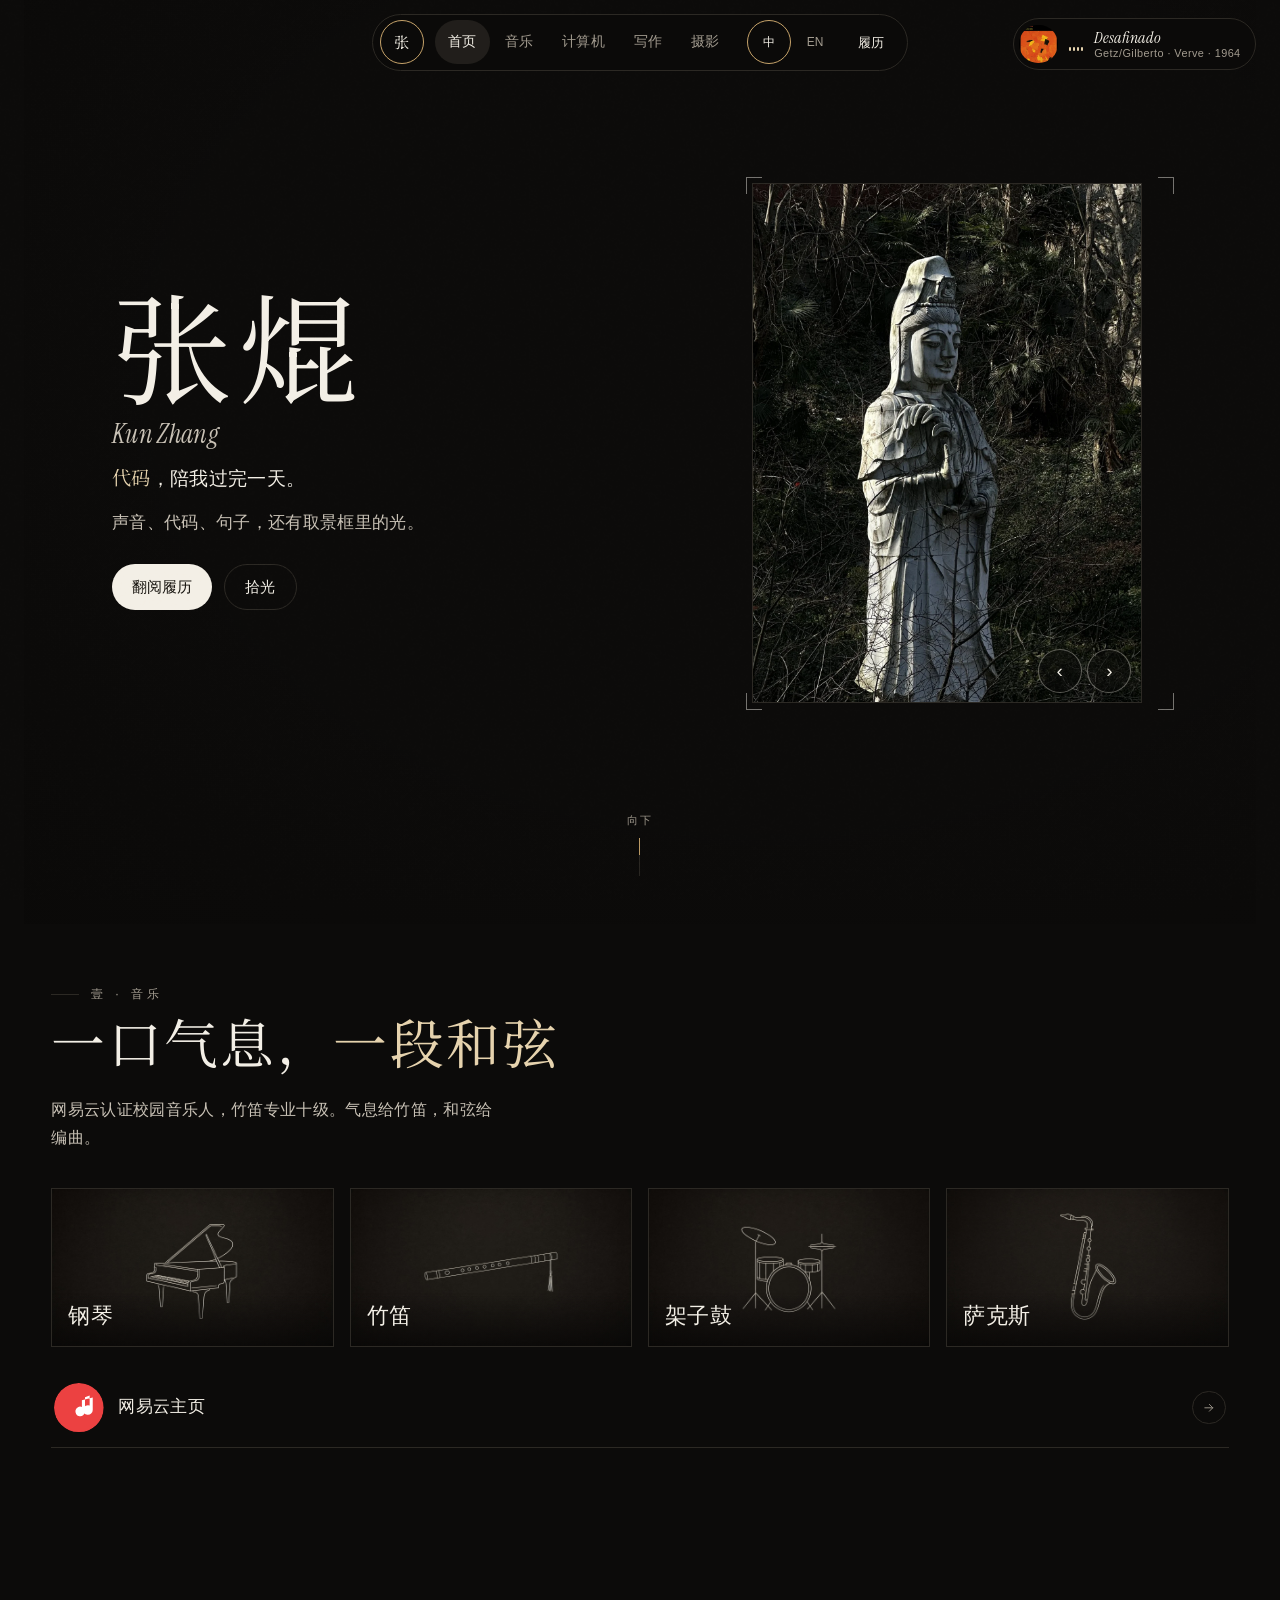
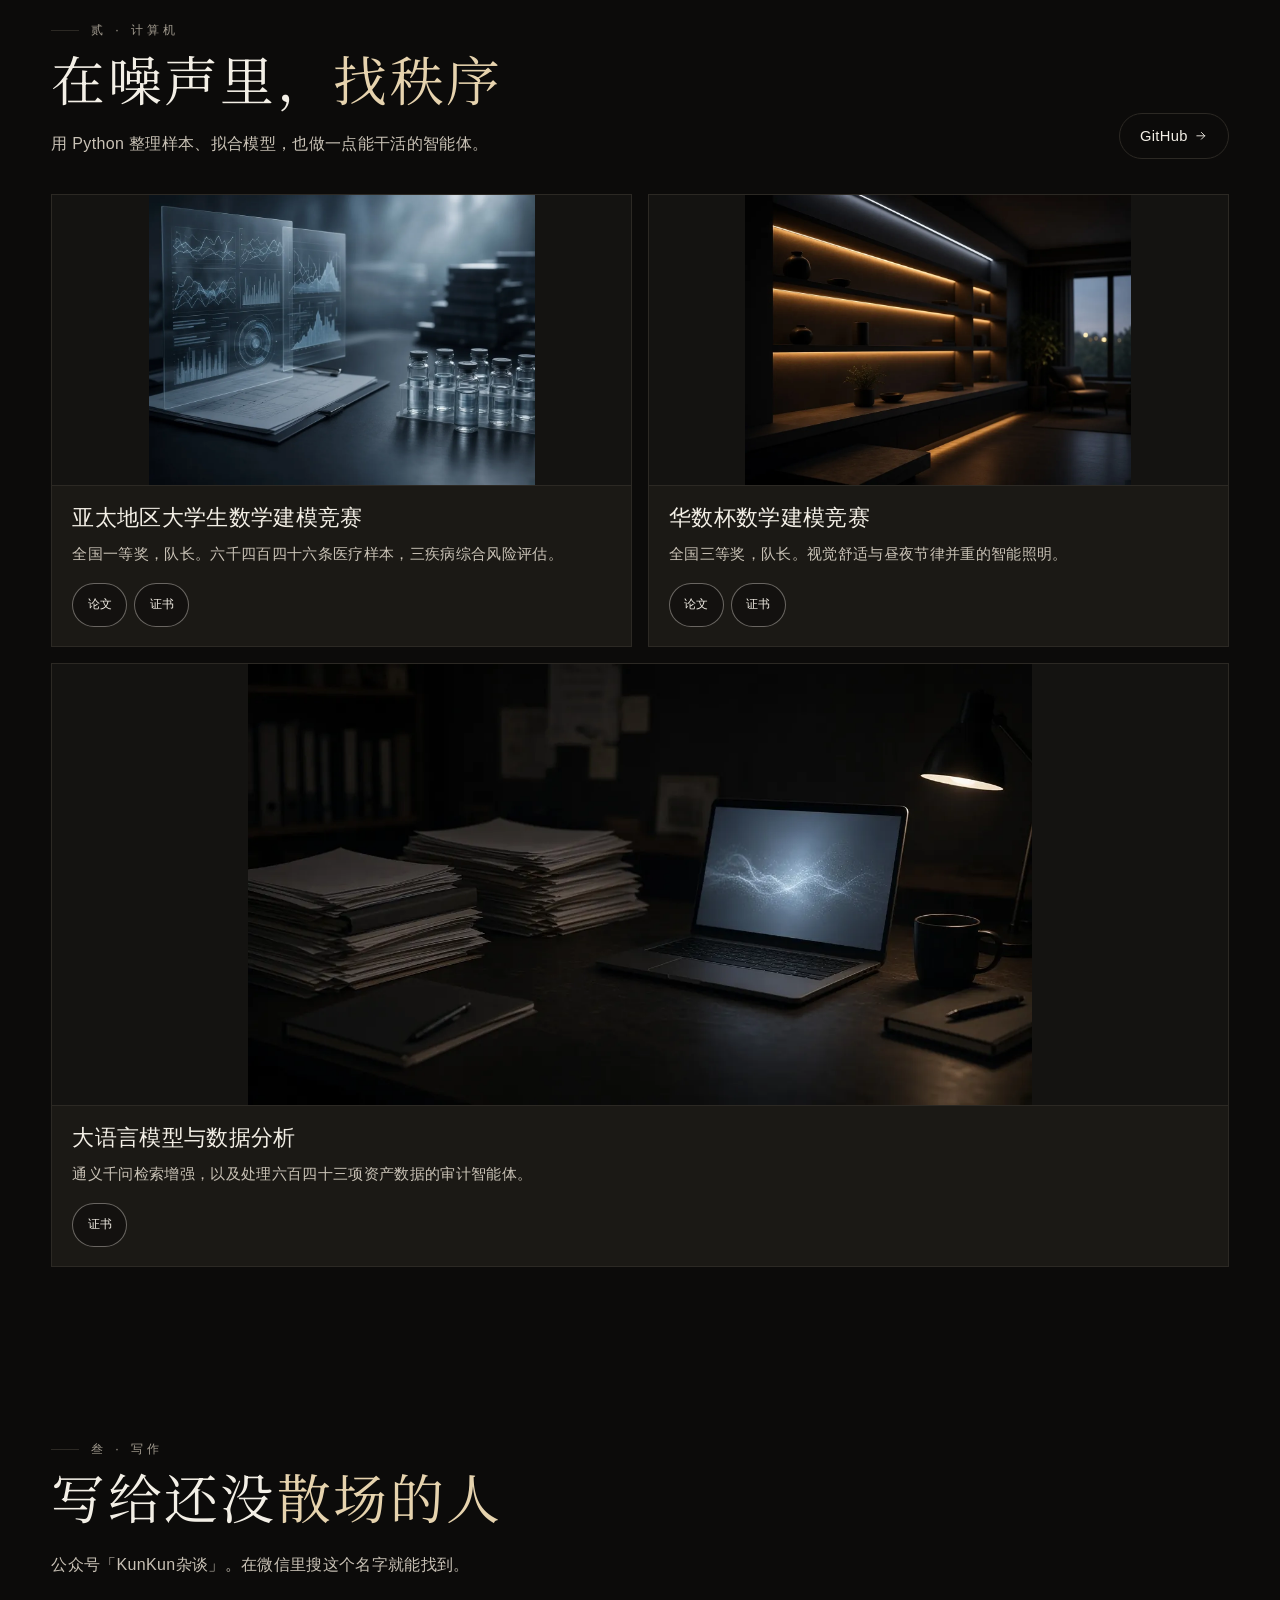
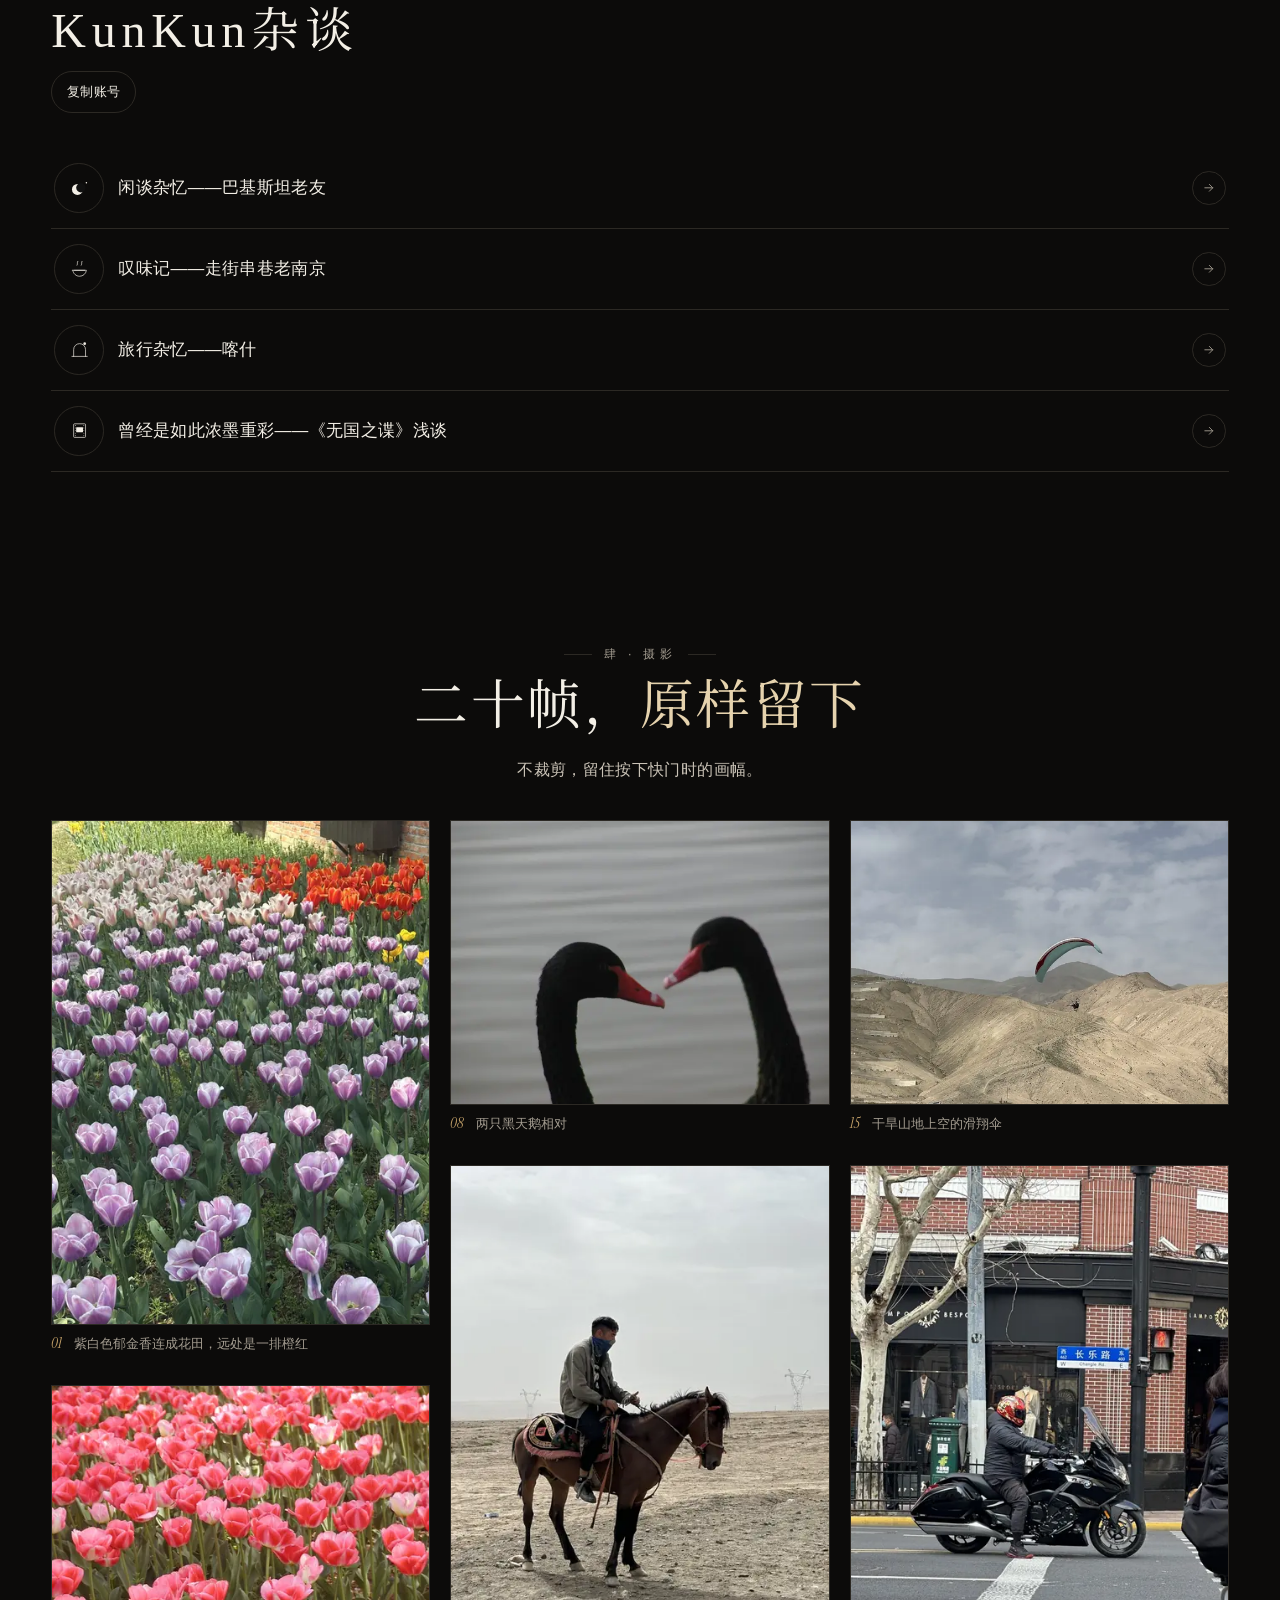
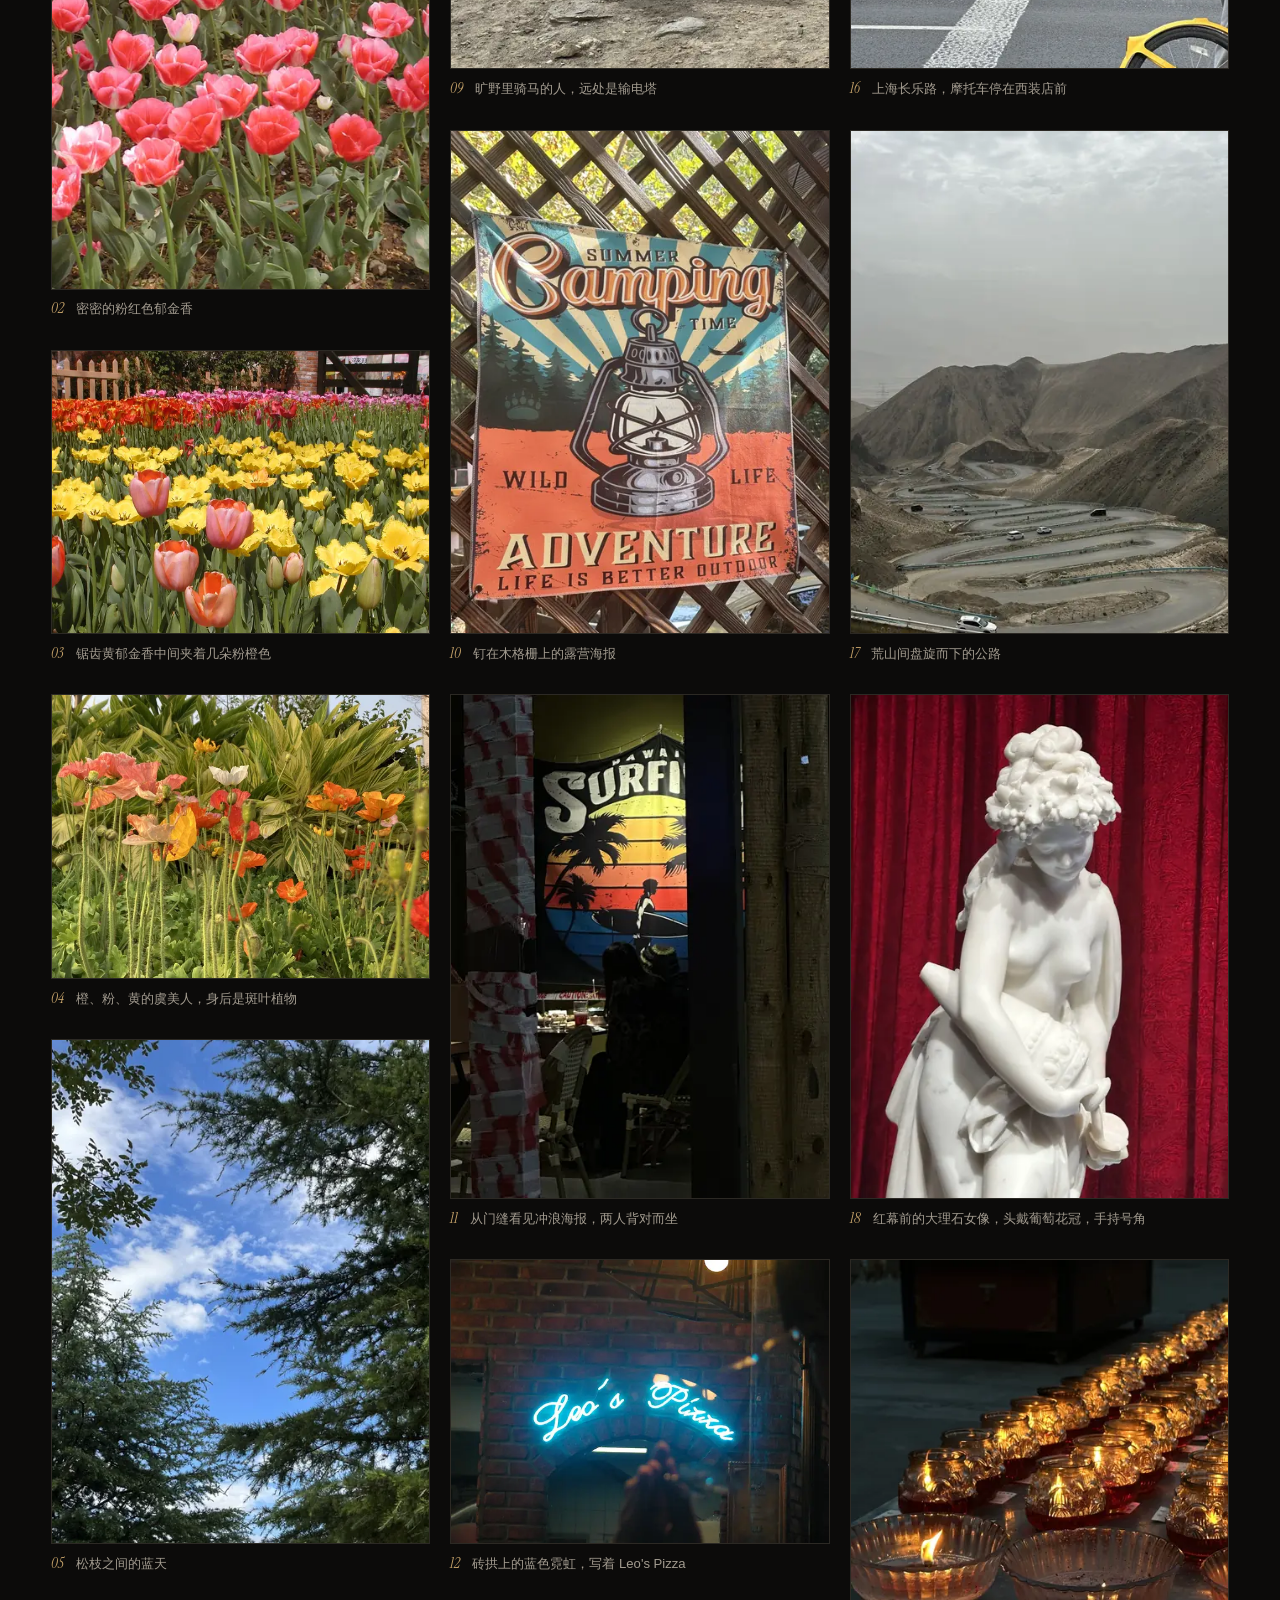
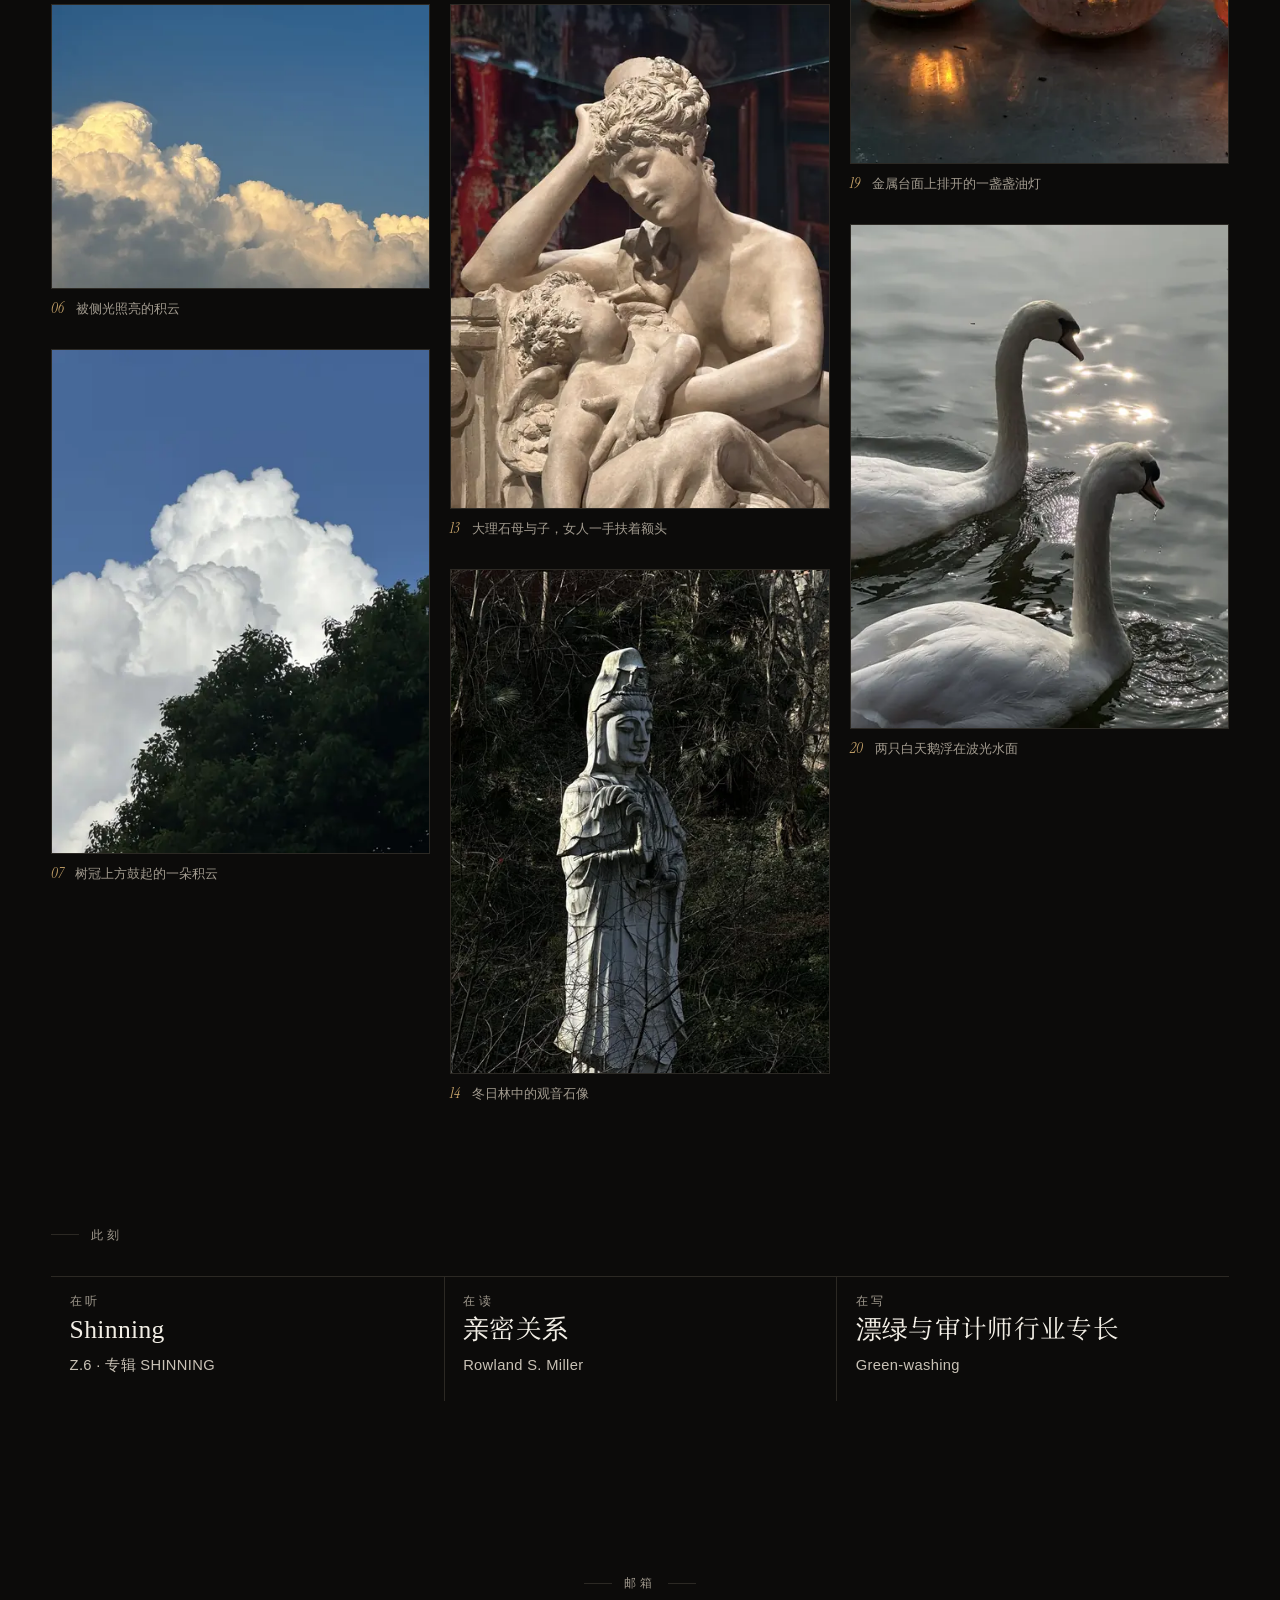
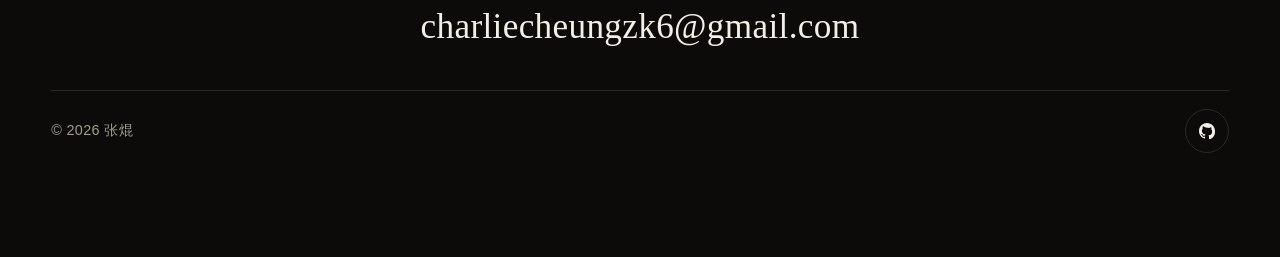
==== commit 32afe954: "Prime Desafinado on load and quiet the hero frame. Compress the track so the mini player can buffer " ====
--- a/index.html
+++ b/index.html
@@ -28,12 +28,13 @@
         /* storage unavailable */
       }
     </script>
+    <link rel="preload" href="assets/music/desafinado.m4a" as="audio" type="audio/mp4" />
     <link rel="stylesheet" href="css/fonts.css" />
     <link rel="stylesheet" href="css/styles.css" />
   </head>
   <body>
     <a class="skip" href="#home" data-i18n="nav.skip">跳到内容</a>
-    <audio id="site-audio" preload="none" playsinline></audio>
+    <audio id="site-audio" src="assets/music/desafinado.m4a" preload="auto" playsinline></audio>
 
     <header class="site-nav">
       <div class="nav-bar">
@@ -87,21 +88,6 @@
 
     <main>
       <section class="hero" id="home">
-        <svg class="hero-score" viewBox="0 0 360 124" fill="none" aria-hidden="true">
-          <g stroke="#f3efe6" stroke-width="1.15" stroke-linecap="round" vector-effect="non-scaling-stroke">
-            <path d="M8 42H118" opacity="0.4" />
-            <path d="M8 58H154" opacity="0.3" />
-            <path d="M8 74H102" opacity="0.22" />
-            <path d="M8 90H136" opacity="0.16" />
-            <path class="hero-arc" pathLength="100" d="M16 24C78 6 168 2 248 28" stroke="#e6d3ae" opacity="0.55" />
-            <path d="M118 42 L156 22" opacity="0.22" />
-          </g>
-          <g fill="#f3efe6" stroke="none">
-            <circle cx="118" cy="42" r="2.1" opacity="0.45" />
-            <circle cx="154" cy="58" r="1.6" opacity="0.32" />
-            <circle cx="156" cy="22" r="1.8" fill="#e6d3ae" opacity="0.5" />
-          </g>
-        </svg>
         <div class="hero-layout">
           <div class="hero-copy">
             <h1 class="name-reveal">
@@ -118,19 +104,7 @@
             </div>
           </div>
           <figure class="hero-frame" id="hero-frame" tabindex="0" aria-roledescription="carousel" data-i18n-aria="photo.carousel" aria-label="照片轮播">
-            <svg class="hero-marks" viewBox="0 0 500 640" fill="none" aria-hidden="true">
-              <g stroke="#f3efe6" stroke-width="1.15" stroke-linecap="round" vector-effect="non-scaling-stroke">
-                <path d="M36 78V36H78" opacity="0.55" />
-                <path d="M422 36H464V78" opacity="0.4" />
-                <path d="M36 562V604H78" opacity="0.3" />
-                <path d="M18 168C6 48 78 12 156 28" stroke="#e6d3ae" opacity="0.42" />
-                <path d="M156 28 L192 52" opacity="0.22" />
-              </g>
-              <g fill="#e6d3ae" stroke="none">
-                <circle cx="156" cy="28" r="2.2" opacity="0.55" />
-                <circle cx="192" cy="52" r="1.5" opacity="0.35" />
-              </g>
-            </svg>
+            <div class="hero-marks" aria-hidden="true"><span></span><span></span><span></span><span></span></div>
             <div class="hero-papers">
               <img class="hero-sheet hero-sheet-back" id="hero-sheet-back" alt="" aria-hidden="true" />
               <img class="hero-sheet hero-sheet-mid" id="hero-sheet-mid" alt="" aria-hidden="true" />
--- a/css/styles.css
+++ b/css/styles.css
@@ -497,36 +497,51 @@
   content: "";
   position: absolute;
   inset: -1.5rem 0;
-  z-index: 2;
+  z-index: 0;
   pointer-events: none;
   background: radial-gradient(ellipse at 60% 42%, transparent 52%, rgba(6, 5, 4, 0.28) 100%);
 }
 
-.hero-score {
-  position: absolute;
-  top: 5.15rem;
-  left: 0;
-  z-index: 0;
-  width: min(22rem, 40%);
-  height: auto;
-  pointer-events: none;
-}
-
 .hero-marks {
   position: absolute;
-  z-index: 0;
-  inset: -34px -26px -22px -78px;
-  width: calc(100% + 104px);
-  height: calc(100% + 56px);
+  z-index: 3;
+  inset: -0.4rem;
   pointer-events: none;
-  opacity: 0.9;
-  animation: ink-breathe 14s ease-in-out infinite;
-}
-
-.hero-arc {
-  stroke-dasharray: 100;
-  stroke-dashoffset: 100;
-  animation: ink-draw 18s cubic-bezier(0.45, 0.05, 0.2, 1) infinite alternate;
+}
+
+.hero-marks span {
+  position: absolute;
+  width: 1.05rem;
+  height: 1.05rem;
+  border: 0 solid rgba(243, 239, 230, 0.46);
+}
+
+.hero-marks span:nth-child(1) {
+  top: 0;
+  left: 0;
+  border-top-width: 1px;
+  border-left-width: 1px;
+}
+
+.hero-marks span:nth-child(2) {
+  top: 0;
+  right: 0;
+  border-top-width: 1px;
+  border-right-width: 1px;
+}
+
+.hero-marks span:nth-child(3) {
+  bottom: 0;
+  left: 0;
+  border-bottom-width: 1px;
+  border-left-width: 1px;
+}
+
+.hero-marks span:nth-child(4) {
+  bottom: 0;
+  right: 0;
+  border-bottom-width: 1px;
+  border-right-width: 1px;
 }
 
 .hero-layout {
@@ -996,15 +1011,19 @@
 .computing-grid .work-media {
   position: relative;
   flex: none;
+  align-self: center;
   overflow: hidden;
   aspect-ratio: 4 / 3;
-  min-height: 240px;
+  width: 66.67%;
+  min-height: 160px;
+  margin-inline: auto;
   background: #10100e;
 }
 
 .computing-grid .is-cinema .work-media {
   aspect-ratio: 16 / 9;
-  min-height: 220px;
+  width: 66.67%;
+  min-height: 120px;
 }
 
 .computing-grid .work-photo {
@@ -1877,15 +1896,6 @@
 @keyframes ken {
   from { transform: scale(1.012); }
   to { transform: scale(1.046); }
-}
-
-@keyframes ink-draw {
-  to { stroke-dashoffset: 0; }
-}
-
-@keyframes ink-breathe {
-  0%, 100% { opacity: 0.72; }
-  50% { opacity: 1; }
 }
 
 @keyframes sheen {
@@ -1949,12 +1959,6 @@
     max-height: none;
   }
   .hero-papers { overflow: hidden; }
-  .hero-score { display: none; }
-  .hero-marks {
-    inset: -12px -8px -10px -8px;
-    width: calc(100% + 16px);
-    height: calc(100% + 22px);
-  }
   .scroll-cue { align-self: flex-start; }
   :lang(zh-CN) .name-zh { font-size: clamp(3.4rem, 18vw, 4.8rem); }
   :lang(en) .name-en { font-size: clamp(3.3rem, 16vw, 4.8rem); }
@@ -1983,6 +1987,7 @@
   .role-word,
   .scroll-line-bar,
   .eq i,
+  .player-bar.is-on .eq i,
   .twinkle,
   .steam,
   .mark-sun,
@@ -1990,14 +1995,11 @@
   .work-photo,
   .hero-slide,
   .hero-sheet,
-  .hero-arc,
-  .hero-marks,
   .doc-skeleton,
   .doc-skeleton-block {
     animation: none;
     transition: none;
   }
-  .hero-arc { stroke-dashoffset: 0; }
   .hero-slide {
     opacity: 0;
   }
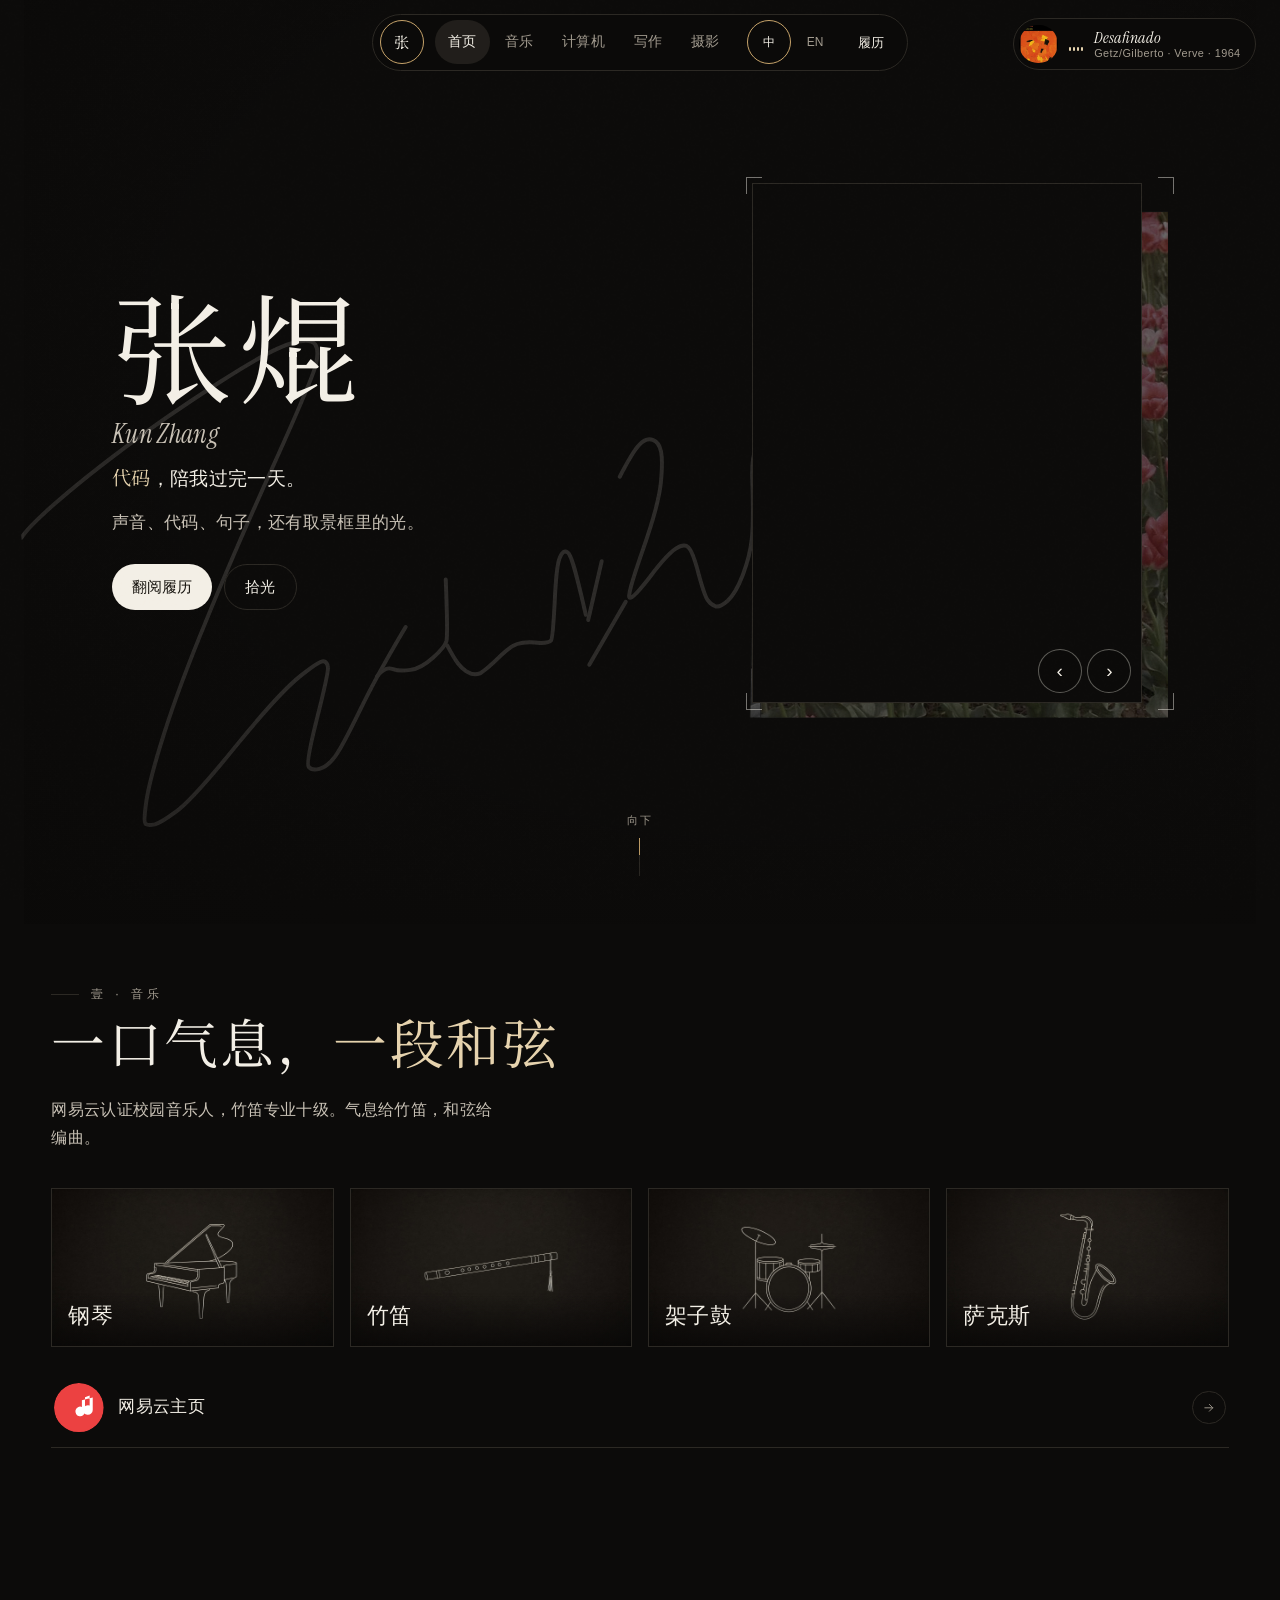
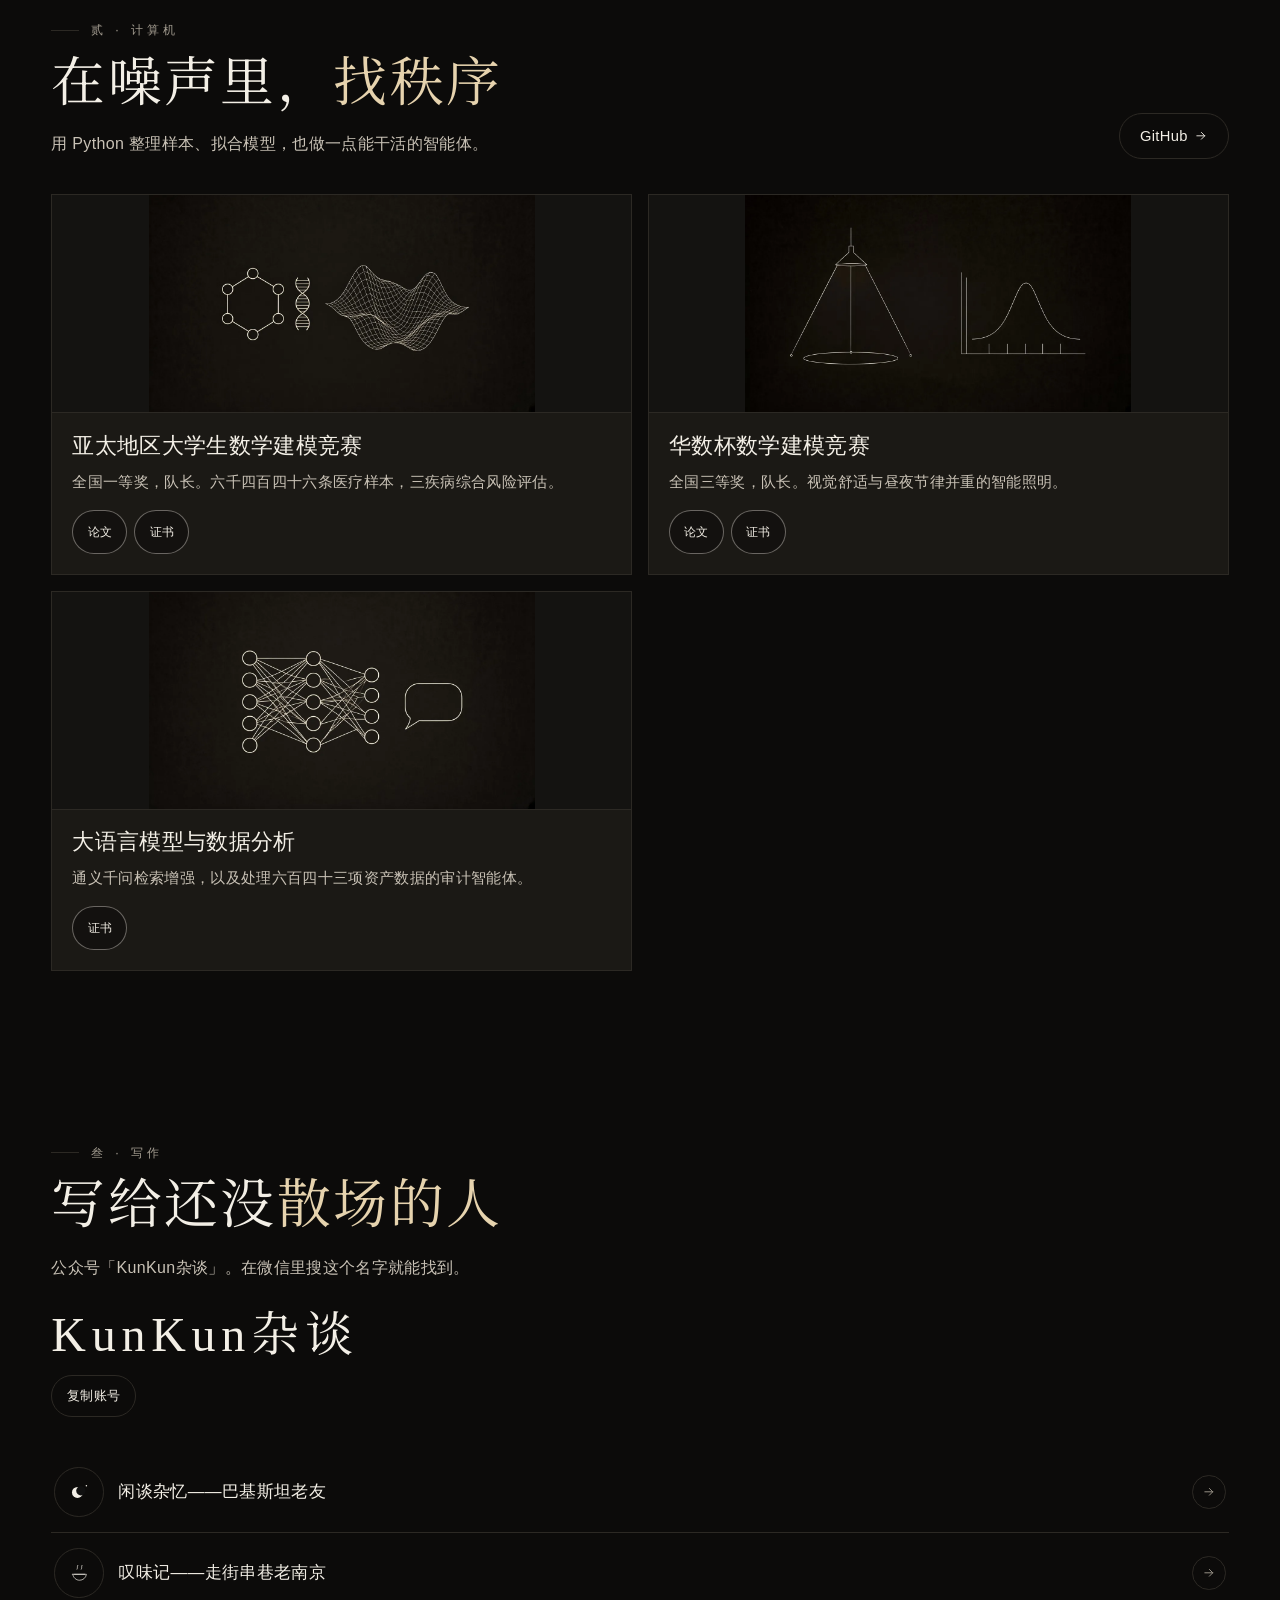
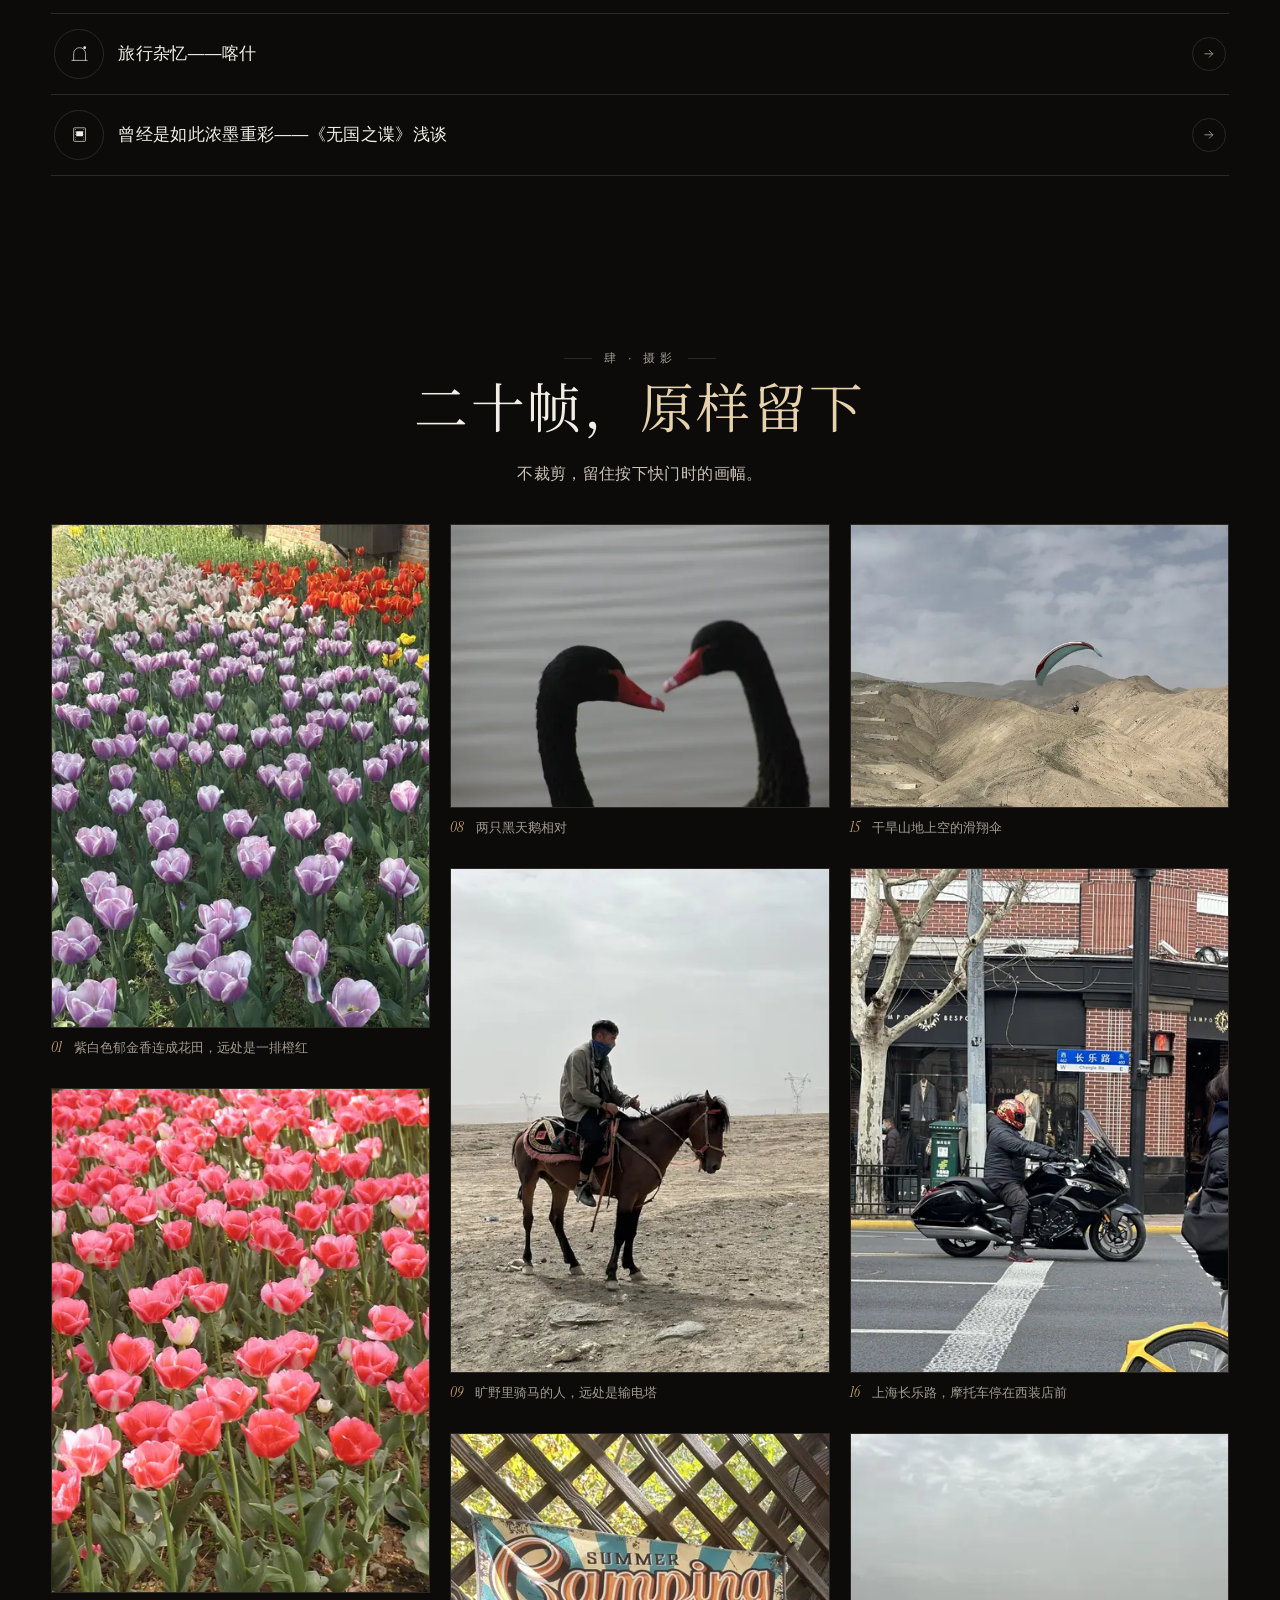
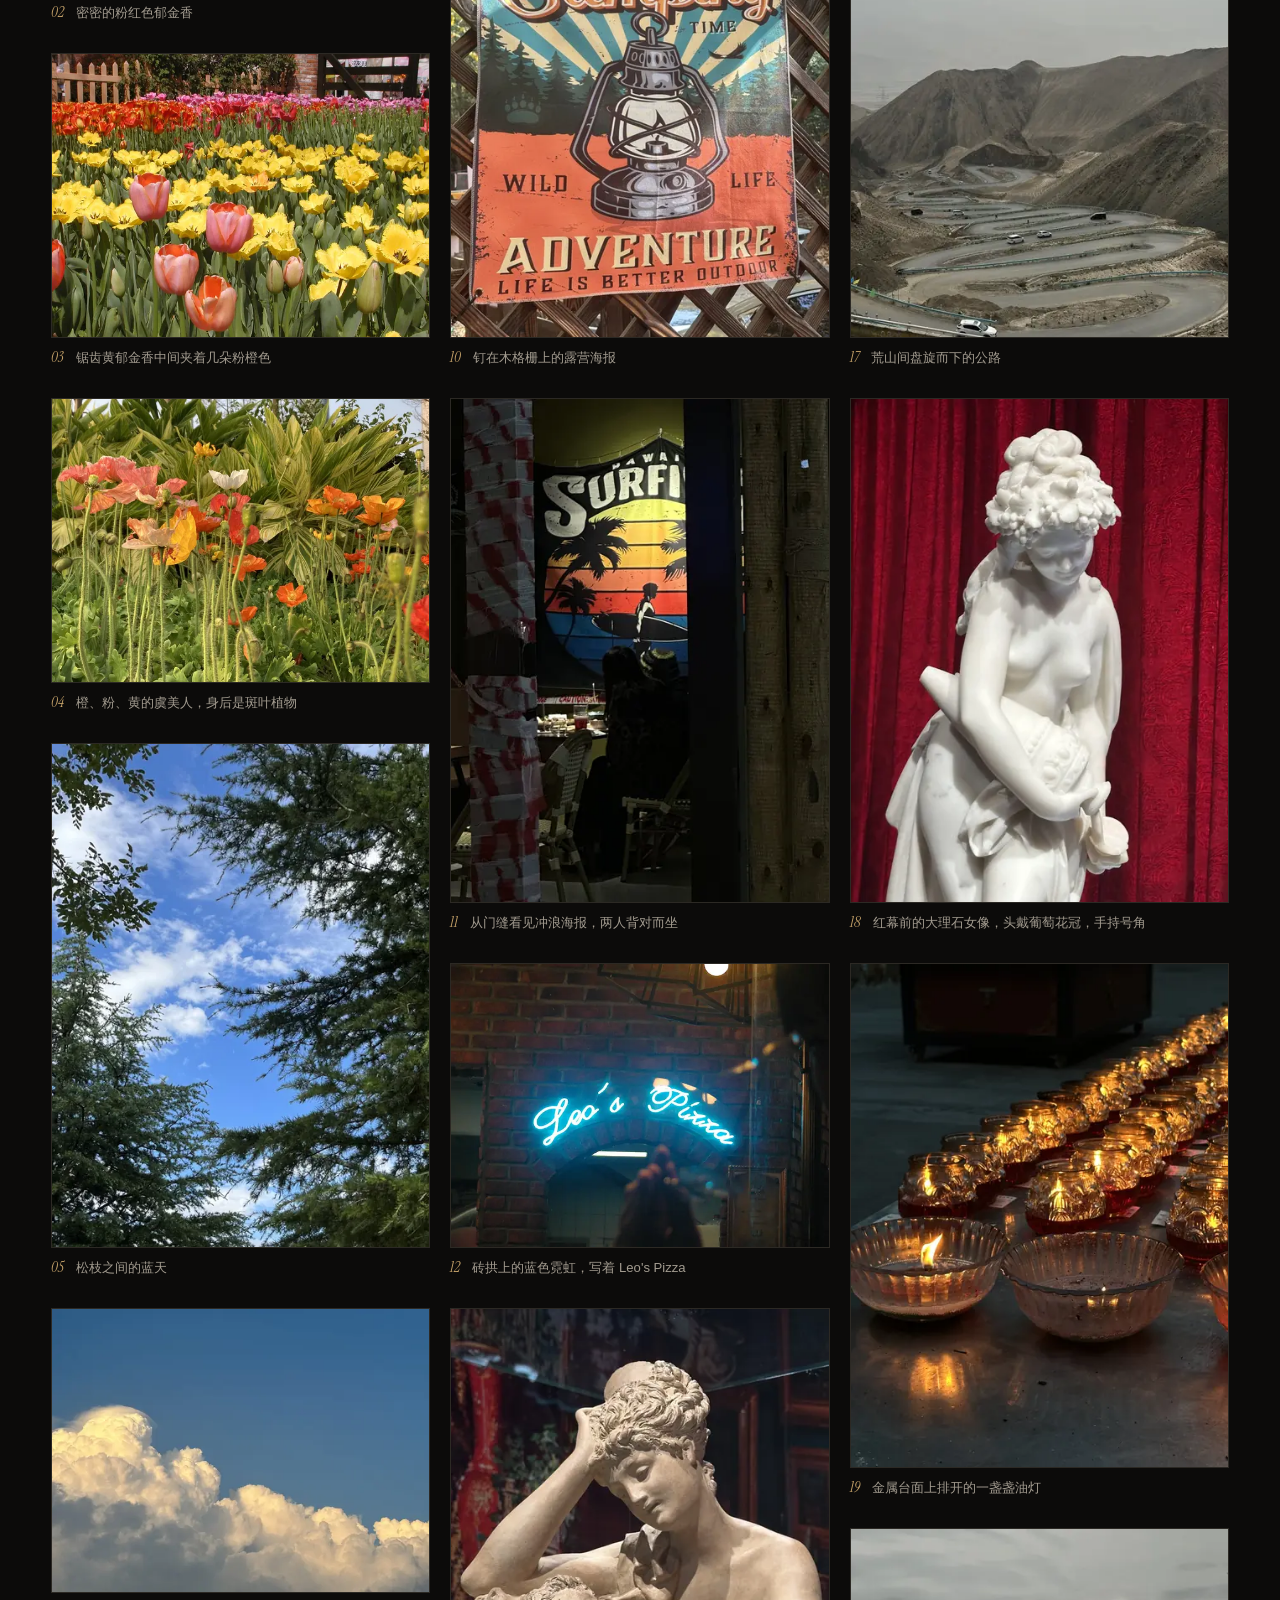
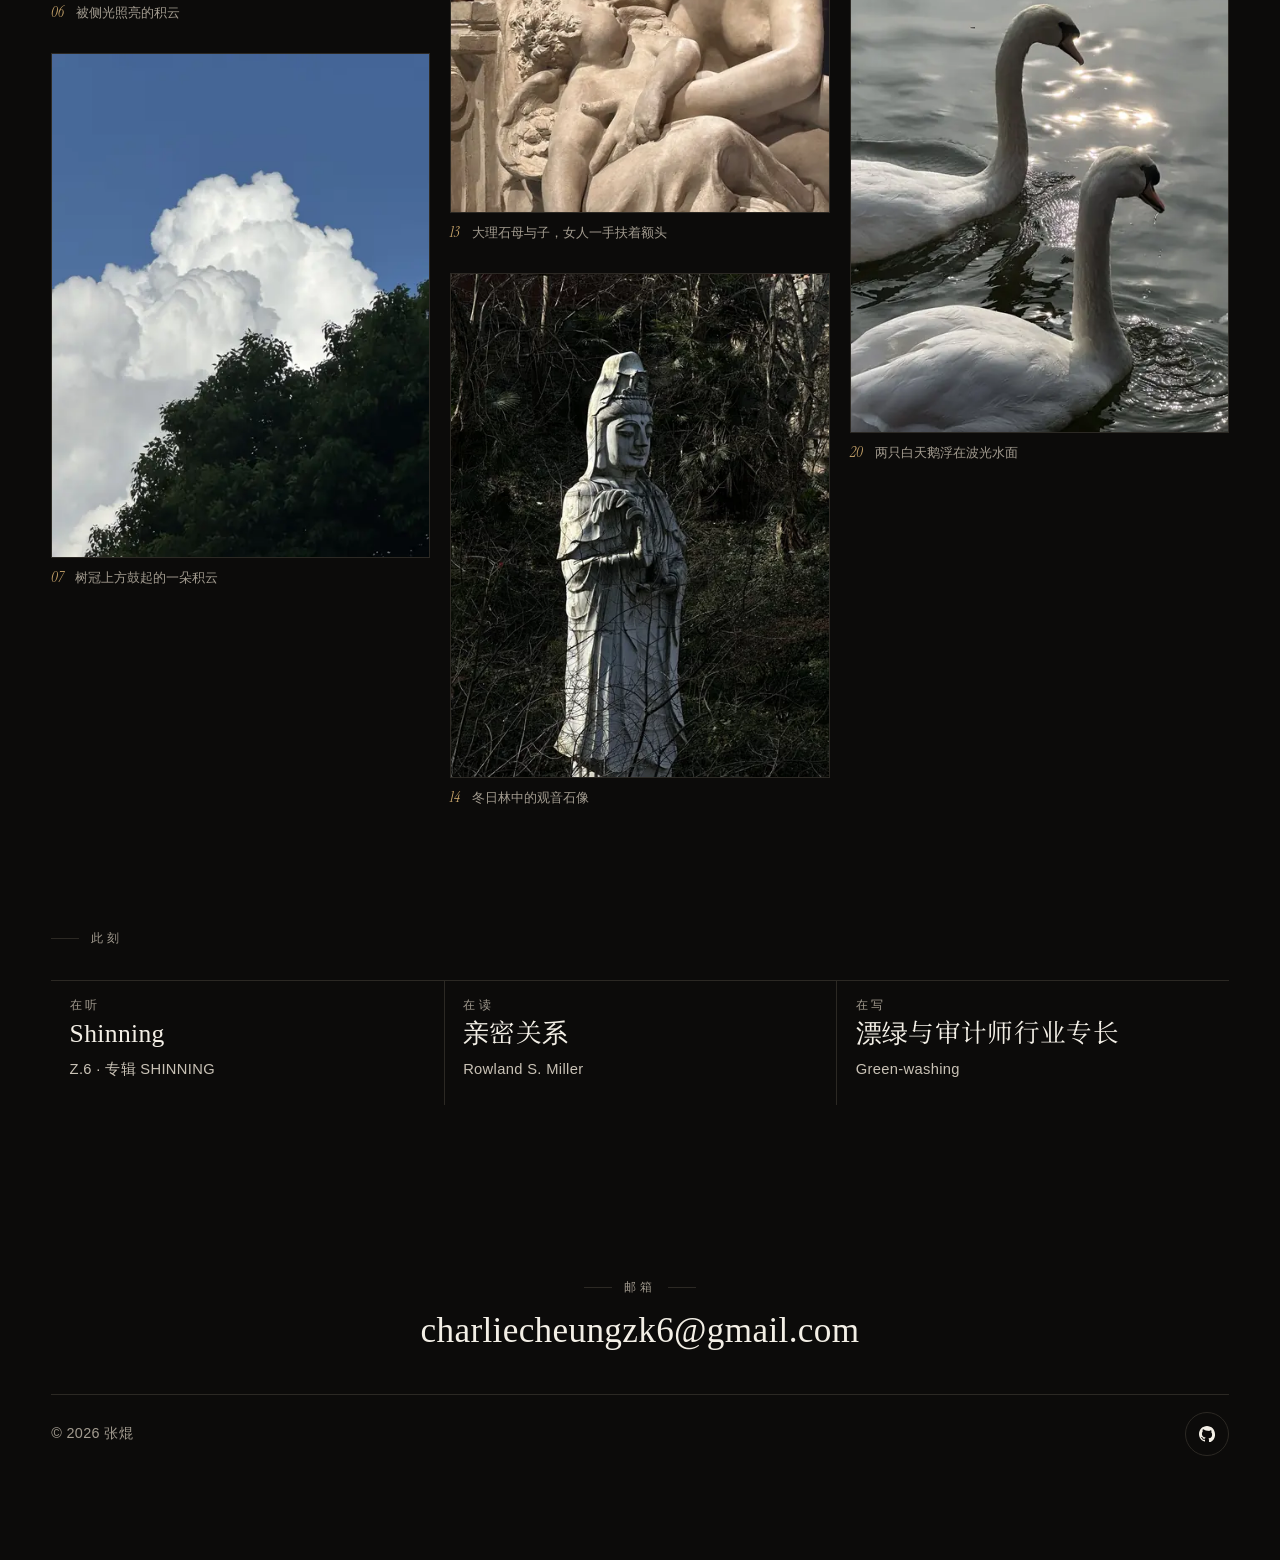
==== commit a2d07bbc: "Start the carousel on the first photograph, and lay the signature underneath. The hero was opening o" ====
--- a/index.html
+++ b/index.html
@@ -88,6 +88,17 @@
 
     <main>
       <section class="hero" id="home">
+        <svg class="hero-sign" viewBox="0 0 520 282" fill="none" aria-hidden="true">
+          <path pathLength="100" d="M 0.0 104.0 C 3.4 99.5 8.9 95.2 20.5 87.0 C 32.0 78.8 44.6 70.7 62.5 60.0 C 80.3 49.3 97.4 40.0 119.5 28.9 C 141.5 17.8 154.3 12.5 162.0 11.4 C 169.7 10.2 173.6 10.8 175.0 13.4 C 176.4 15.9 176.1 19.4 174.1 25.0 C 172.0 30.6 163.0 47.0 144.0 79.5 C 125.0 112.0 111.1 136.6 97.8 161.5 C 84.4 186.3 75.5 204.3 68.0 221.5 C 60.5 238.6 56.4 249.6 54.2 257.9 C 52.1 266.3 51.6 270.2 52.6 270.9 C 53.6 271.7 55.0 271.8 57.5 271.5 C 60.0 271.1 63.9 269.3 70.5 265.4 C 77.2 261.5 88.1 251.8 107.0 232.9 C 125.9 214.1 137.8 203.6 146.5 197.9 C 155.2 192.3 159.6 190.1 161.1 190.5 C 162.5 190.9 163.2 192.0 163.2 194.1 C 163.3 196.1 160.6 204.3 154.3 221.5 C 148.0 238.6 145.7 246.7 146.6 248.4 C 147.6 250.1 149.3 250.7 152.5 250.2 C 155.6 249.8 158.5 248.0 161.9 244.3 C 165.3 240.6 170.2 233.3 178.5 220.0 C 186.7 206.7 193.1 197.2 209.0 176.0" style="--i:0"/>
+          <path pathLength="100" d="M 190.0 202.0 C 194.7 197.9 196.7 197.7 199.3 198.9 C 201.9 200.2 204.8 200.6 209.0 200.4 C 213.2 200.2 217.2 198.6 222.3 194.9 C 227.4 191.3 229.9 188.7 230.8 186.4 C 231.6 184.0 232.3 178.3 234.0 152.0" style="--i:1"/>
+          <path pathLength="100" d="M 231.0 189.0 C 235.1 199.2 237.1 202.0 239.9 204.3 C 242.8 206.6 245.0 207.2 247.5 206.4 C 249.9 205.5 253.8 202.8 260.5 197.5 C 267.1 192.1 271.9 190.3 283.0 193.0" style="--i:2"/>
+          <path pathLength="100" d="M 283.0 193.0 C 287.1 193.5 288.2 193.2 289.1 192.3 C 289.9 191.4 291.2 185.0 293.4 171.0 C 295.5 157.0 297.1 149.7 298.8 146.6 C 300.4 143.5 301.9 142.7 303.5 144.1 C 305.2 145.4 306.5 151.1 310.0 180.0" style="--i:3"/>
+          <path pathLength="100" d="M 309.0 208.0 L 333.0 175.0" style="--i:4"/>
+          <path pathLength="100" d="M 311.0 183.0 L 322.0 151.0" style="--i:5"/>
+          <path pathLength="100" d="M 337.0 105.0 C 344.2 94.0 346.7 90.9 349.7 88.4 C 352.7 85.8 355.0 85.2 357.5 86.4 C 359.9 87.5 361.1 89.6 361.5 93.5 C 361.8 97.3 361.2 102.6 359.5 111.0 C 357.7 119.4 353.5 130.5 345.2 147.9 C 337.0 165.4 334.1 172.9 335.6 173.1 C 337.2 173.2 341.0 169.9 348.4 162.1 C 355.8 154.3 360.5 150.2 364.0 148.4 C 367.5 146.6 369.6 146.6 371.1 148.4 C 372.6 150.2 373.9 154.8 375.2 163.5 C 376.6 172.2 377.6 176.9 378.8 178.9 C 379.9 180.9 381.1 182.0 382.7 182.8 C 384.3 183.5 386.5 182.8 389.9 180.4 C 393.3 178.0 396.2 174.0 399.8 167.0 C 403.3 160.0 405.5 154.1 406.9 147.5 C 408.4 140.8 409.5 130.9 410.7 114.2 C 411.9 97.6 416.0 90.7 424.4 91.4 C 432.8 92.1 434.8 96.1 430.9 104.7 C 427.1 113.3 425.4 117.9 425.4 120.0 C 425.4 122.1 425.8 123.4 426.7 124.5 C 427.6 125.5 428.8 126.0 430.5 126.0 C 432.2 126.0 434.8 125.1 438.9 122.9 C 443.1 120.7 445.6 118.9 450.0 114.0" style="--i:6"/>
+          <path pathLength="100" d="M 437.0 92.0 L 469.0 53.0" style="--i:7"/>
+          <path pathLength="100" d="M 467.0 165.0 C 495.9 146.4 502.0 143.2 504.4 143.3 C 506.7 143.4 507.4 145.6 506.6 150.7 C 505.9 155.8 502.3 163.4 494.8 176.0 C 487.2 188.6 480.8 196.4 473.5 201.9 C 466.1 207.5 460.9 209.9 456.0 210.1 C 451.1 210.3 447.6 209.0 444.2 205.7 C 440.9 202.4 438.9 198.0 437.7 191.0 C 436.5 184.0 437.3 171.8 445.0 120.0" style="--i:8"/>
+        </svg>
         <div class="hero-layout">
           <div class="hero-copy">
             <h1 class="name-reveal">
--- a/css/styles.css
+++ b/css/styles.css
@@ -502,6 +502,31 @@
   background: radial-gradient(ellipse at 60% 42%, transparent 52%, rgba(6, 5, 4, 0.28) 100%);
 }
 
+.hero-sign {
+  position: absolute;
+  z-index: 0;
+  left: 2%;
+  bottom: 6%;
+  width: min(58rem, 82%);
+  height: auto;
+  pointer-events: none;
+  opacity: 0.14;
+  transform: rotate(-6deg);
+  transform-origin: 8% 90%;
+}
+
+.hero-sign path {
+  fill: none;
+  stroke: #f3efe6;
+  stroke-width: 2.2;
+  stroke-linecap: round;
+  stroke-linejoin: round;
+  stroke-dasharray: 100;
+  stroke-dashoffset: 100;
+  animation: sign-write 0.95s cubic-bezier(0.42, 0.05, 0.18, 1) forwards;
+  animation-delay: calc(var(--i) * 0.28s);
+}
+
 .hero-marks {
   position: absolute;
   z-index: 3;
@@ -558,13 +583,15 @@
 
 .hero-copy {
   width: 100%;
-  max-width: none;
+  max-width: 100%;
+  min-width: 0;
   justify-self: stretch;
 }
 
 .name-reveal {
   display: flex;
   flex-direction: column;
+  max-width: 100%;
   margin: 1.1rem 0 0.85rem;
 }
 
@@ -588,7 +615,7 @@
 }
 
 :lang(en) .name-en {
-  font-size: clamp(4.6rem, 8vw, 7.5rem);
+  font-size: clamp(2.6rem, 8vw, 7.5rem);
   font-style: italic;
   line-height: 0.88;
   letter-spacing: -0.035em;
@@ -713,10 +740,12 @@
 
 .hero-frame {
   position: relative;
+  z-index: 1;
   justify-self: start;
   width: min(100%, 26rem);
   margin: 0;
   outline: none;
+  background: #0c0b0a;
 }
 
 .hero-frame:focus-visible {
@@ -761,10 +790,11 @@
 
 .hero-stage {
   position: relative;
+  z-index: 1;
   height: min(58vh, 520px);
   aspect-ratio: 3 / 4;
   overflow: hidden;
-  background: #141311;
+  background: #0c0b0a;
 }
 
 .hero-slide {
@@ -999,7 +1029,7 @@
 }
 
 .computing-grid .is-cinema {
-  grid-column: 1 / -1;
+  grid-column: auto;
 }
 
 .computing-grid .work-card {
@@ -1008,22 +1038,17 @@
   height: 100%;
 }
 
-.computing-grid .work-media {
+.computing-grid .work-media,
+.computing-grid .is-cinema .work-media {
   position: relative;
   flex: none;
   align-self: center;
   overflow: hidden;
-  aspect-ratio: 4 / 3;
-  width: 66.67%;
-  min-height: 160px;
-  margin-inline: auto;
-  background: #10100e;
-}
-
-.computing-grid .is-cinema .work-media {
   aspect-ratio: 16 / 9;
   width: 66.67%;
-  min-height: 120px;
+  min-height: 0;
+  margin-inline: auto;
+  background: #0b0a08;
 }
 
 .computing-grid .work-photo {
@@ -1896,6 +1921,10 @@
 @keyframes ken {
   from { transform: scale(1.012); }
   to { transform: scale(1.046); }
+}
+
+@keyframes sign-write {
+  to { stroke-dashoffset: 0; }
 }
 
 @keyframes sheen {
@@ -1960,8 +1989,18 @@
   }
   .hero-papers { overflow: hidden; }
   .scroll-cue { align-self: flex-start; }
+  .hero-sign {
+    left: 0;
+    bottom: 2%;
+    width: 78%;
+    opacity: 0.1;
+  }
   :lang(zh-CN) .name-zh { font-size: clamp(3.4rem, 18vw, 4.8rem); }
-  :lang(en) .name-en { font-size: clamp(3.3rem, 16vw, 4.8rem); }
+  :lang(en) .name-en {
+    font-size: clamp(2.2rem, 8.6vw, 3.35rem);
+    letter-spacing: -0.04em;
+    line-height: 0.95;
+  }
 }
 
 @media (max-width: 1239px) {
@@ -1995,6 +2034,7 @@
   .work-photo,
   .hero-slide,
   .hero-sheet,
+  .hero-sign path,
   .doc-skeleton,
   .doc-skeleton-block {
     animation: none;
@@ -2007,4 +2047,7 @@
     animation: none;
     opacity: 1;
   }
-}
+  .hero-sign path {
+    stroke-dashoffset: 0;
+  }
+}
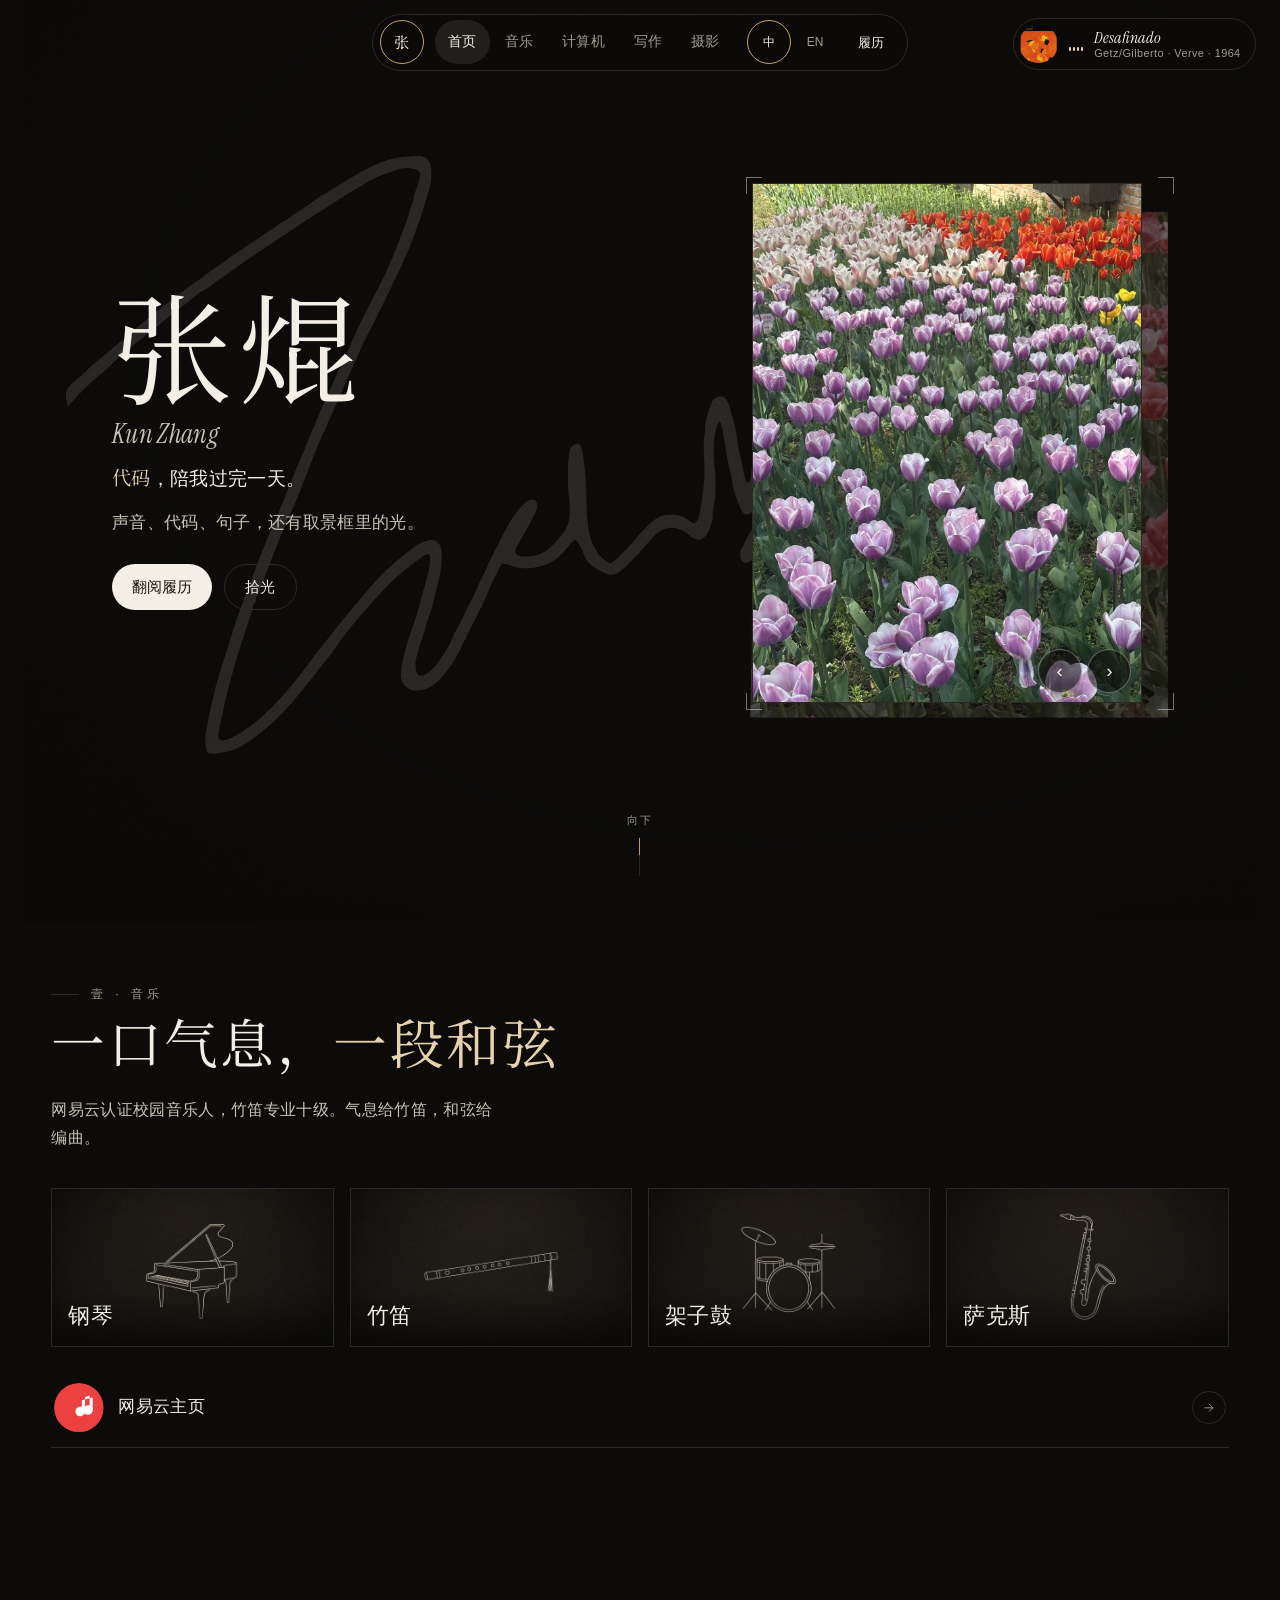
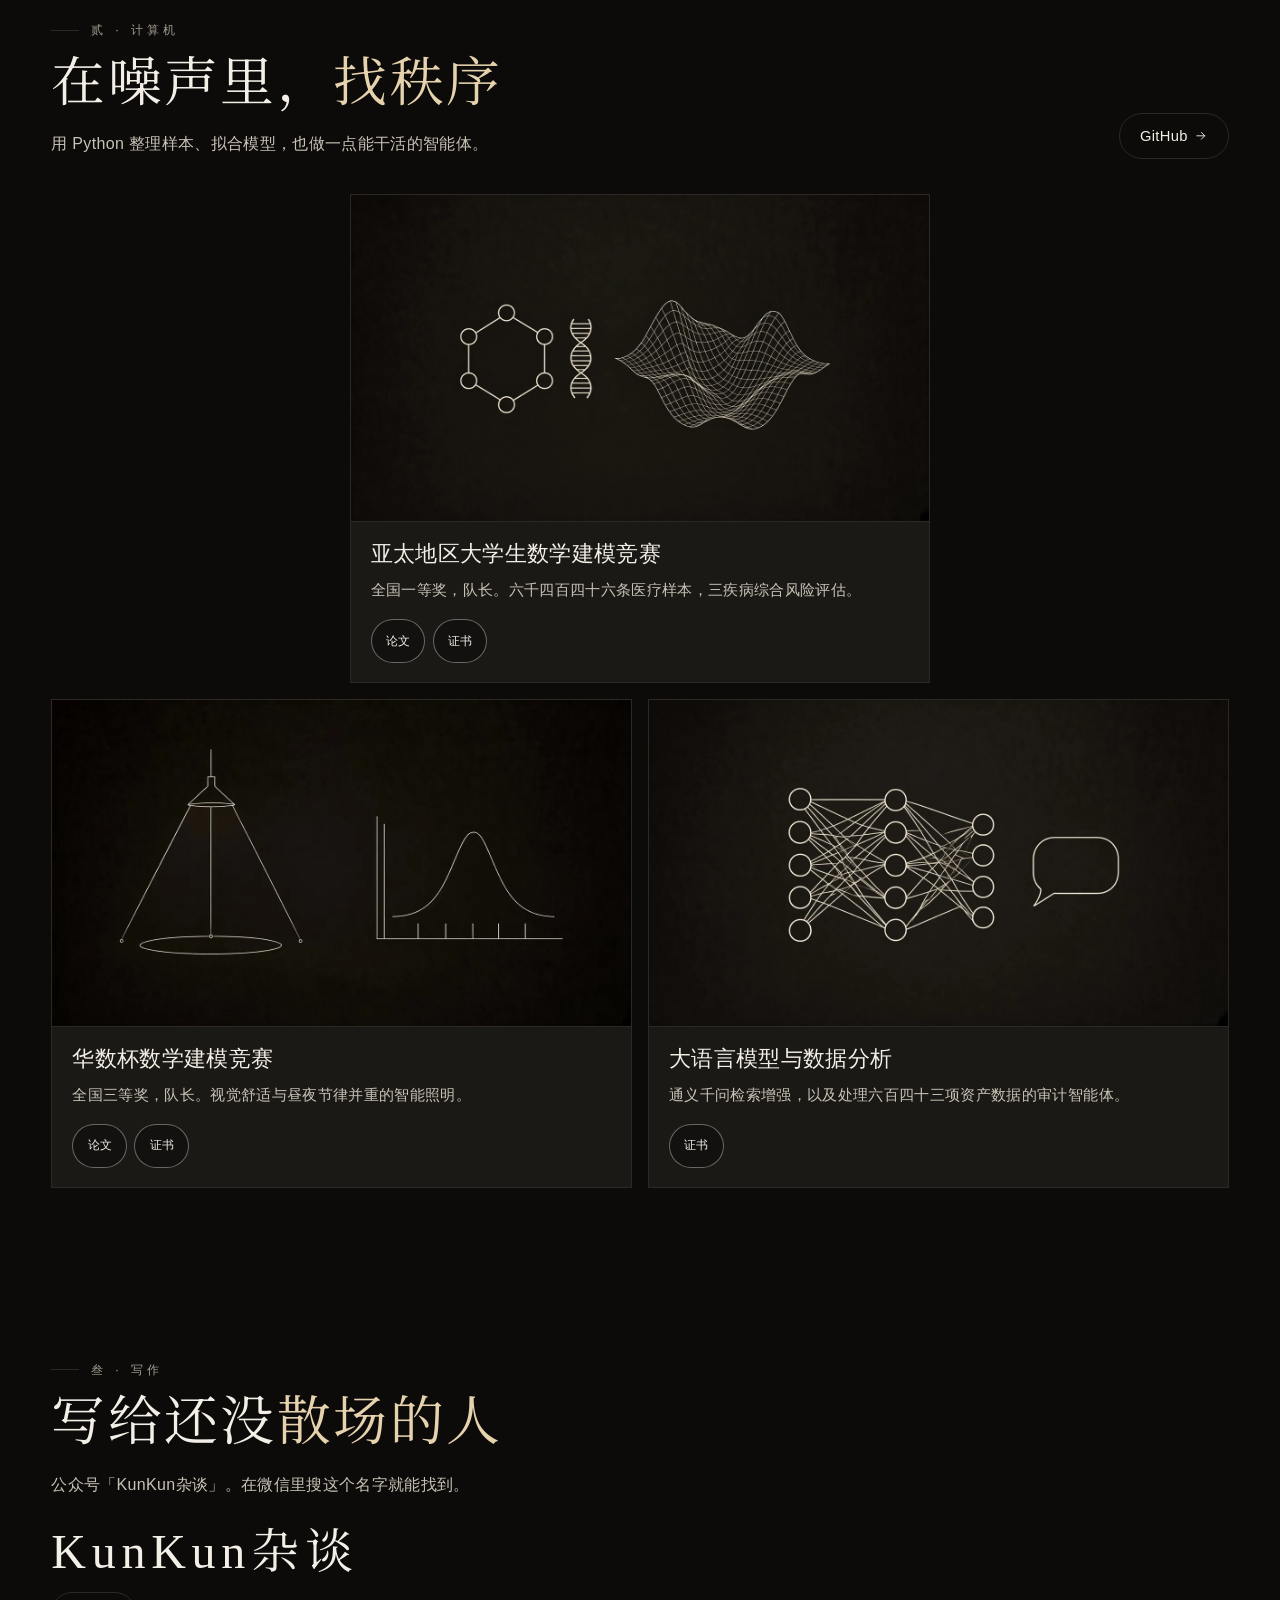
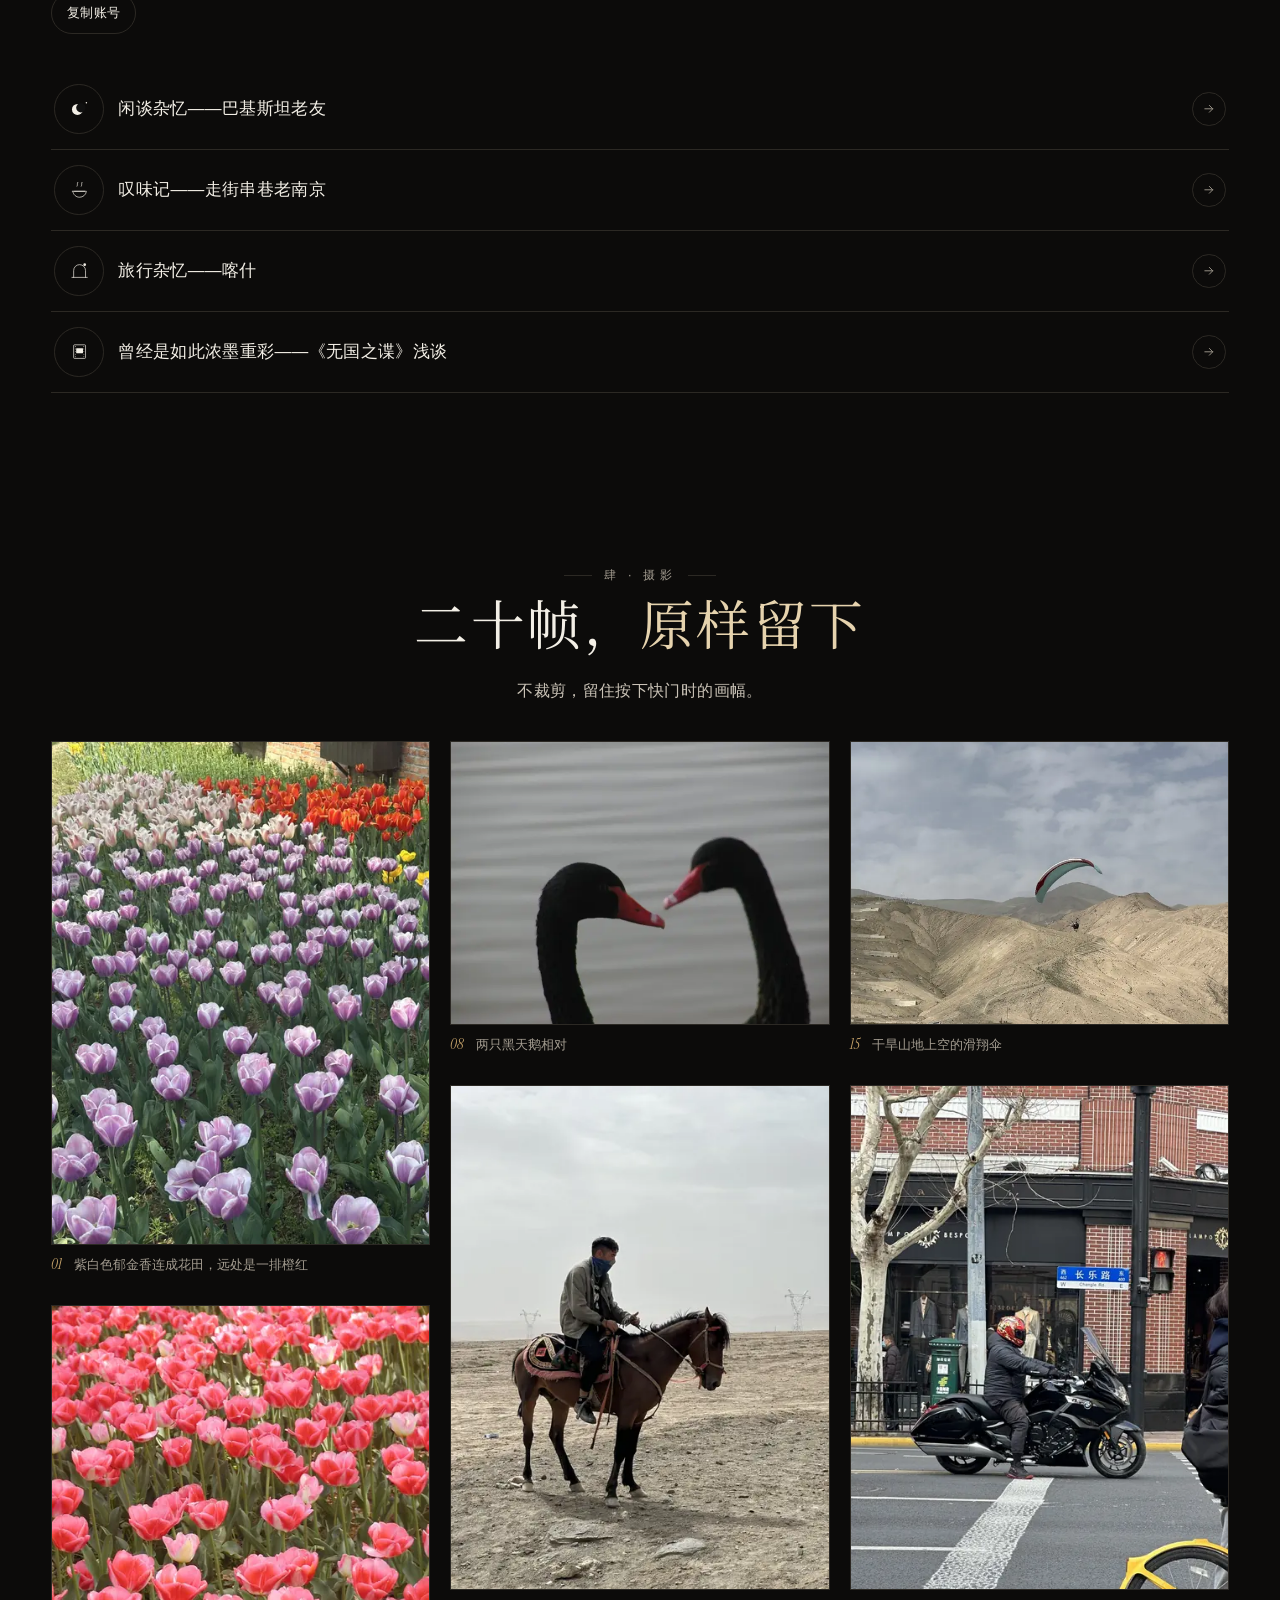
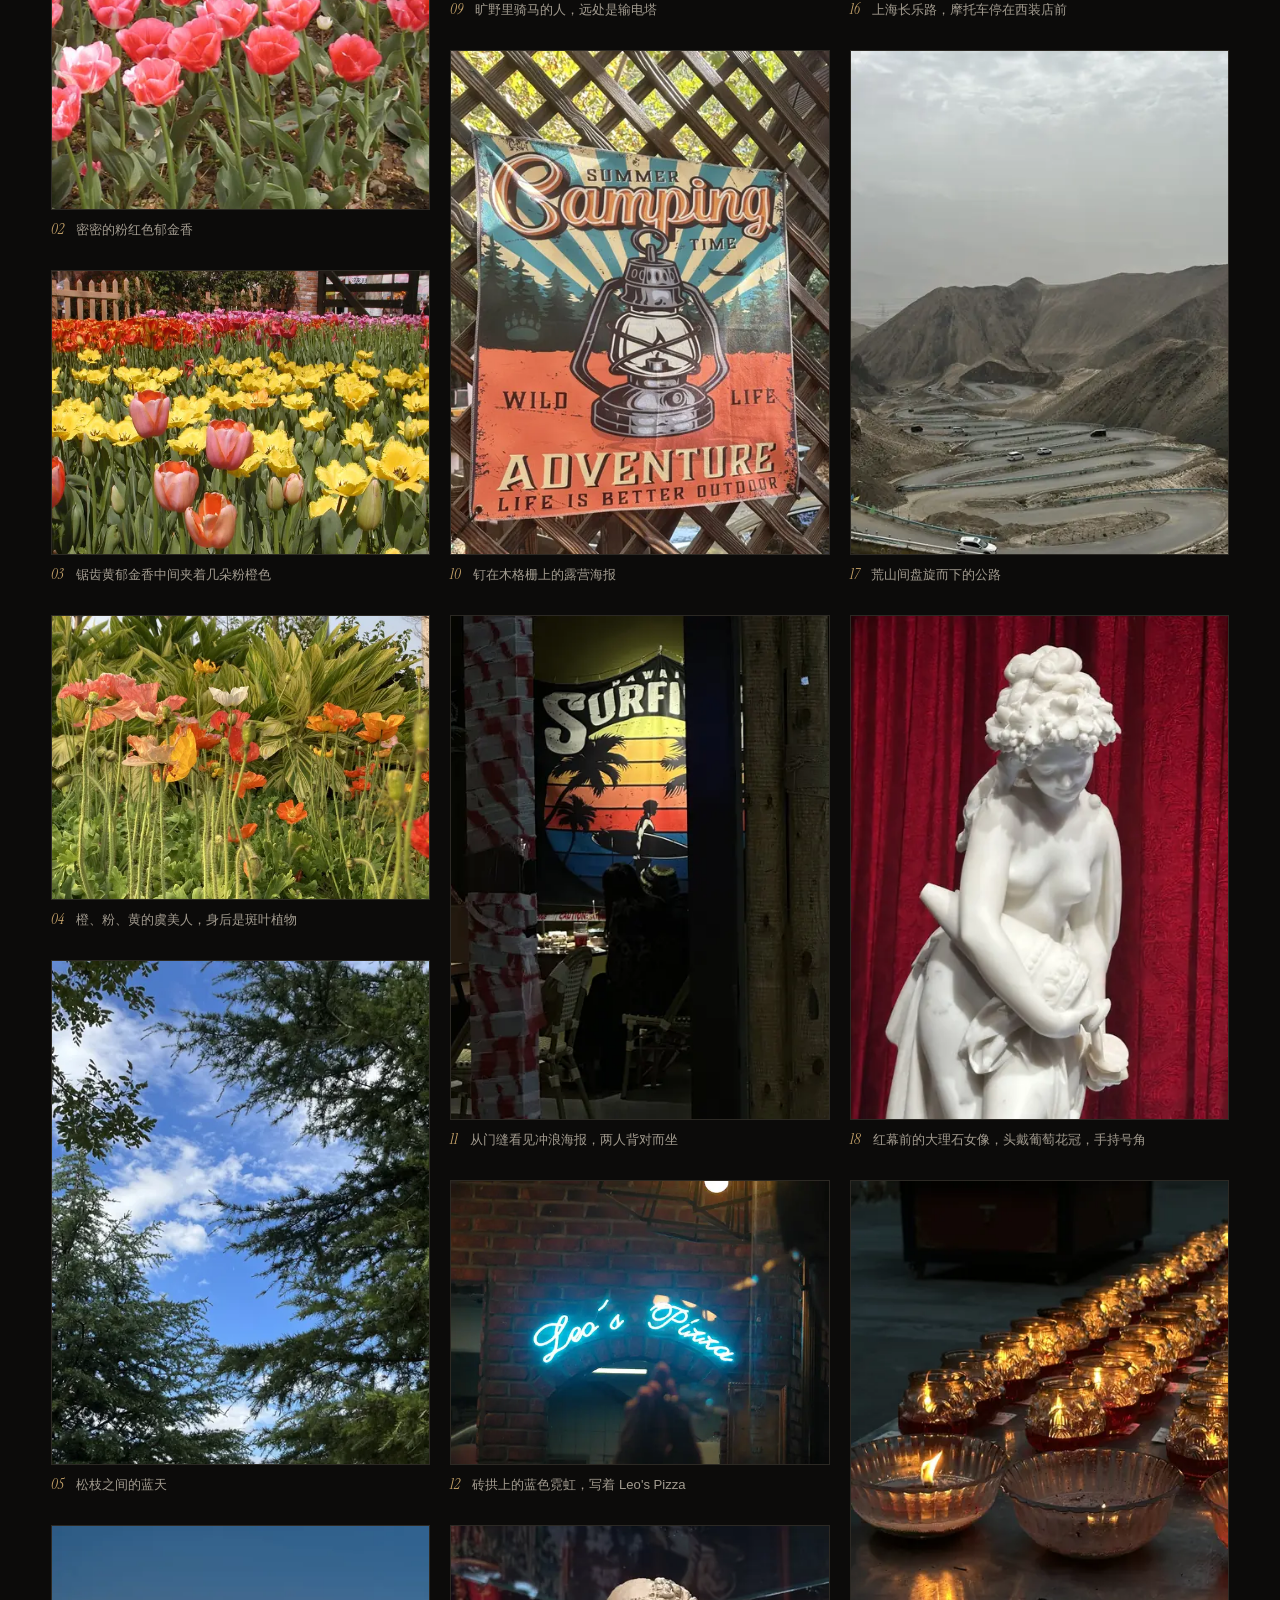
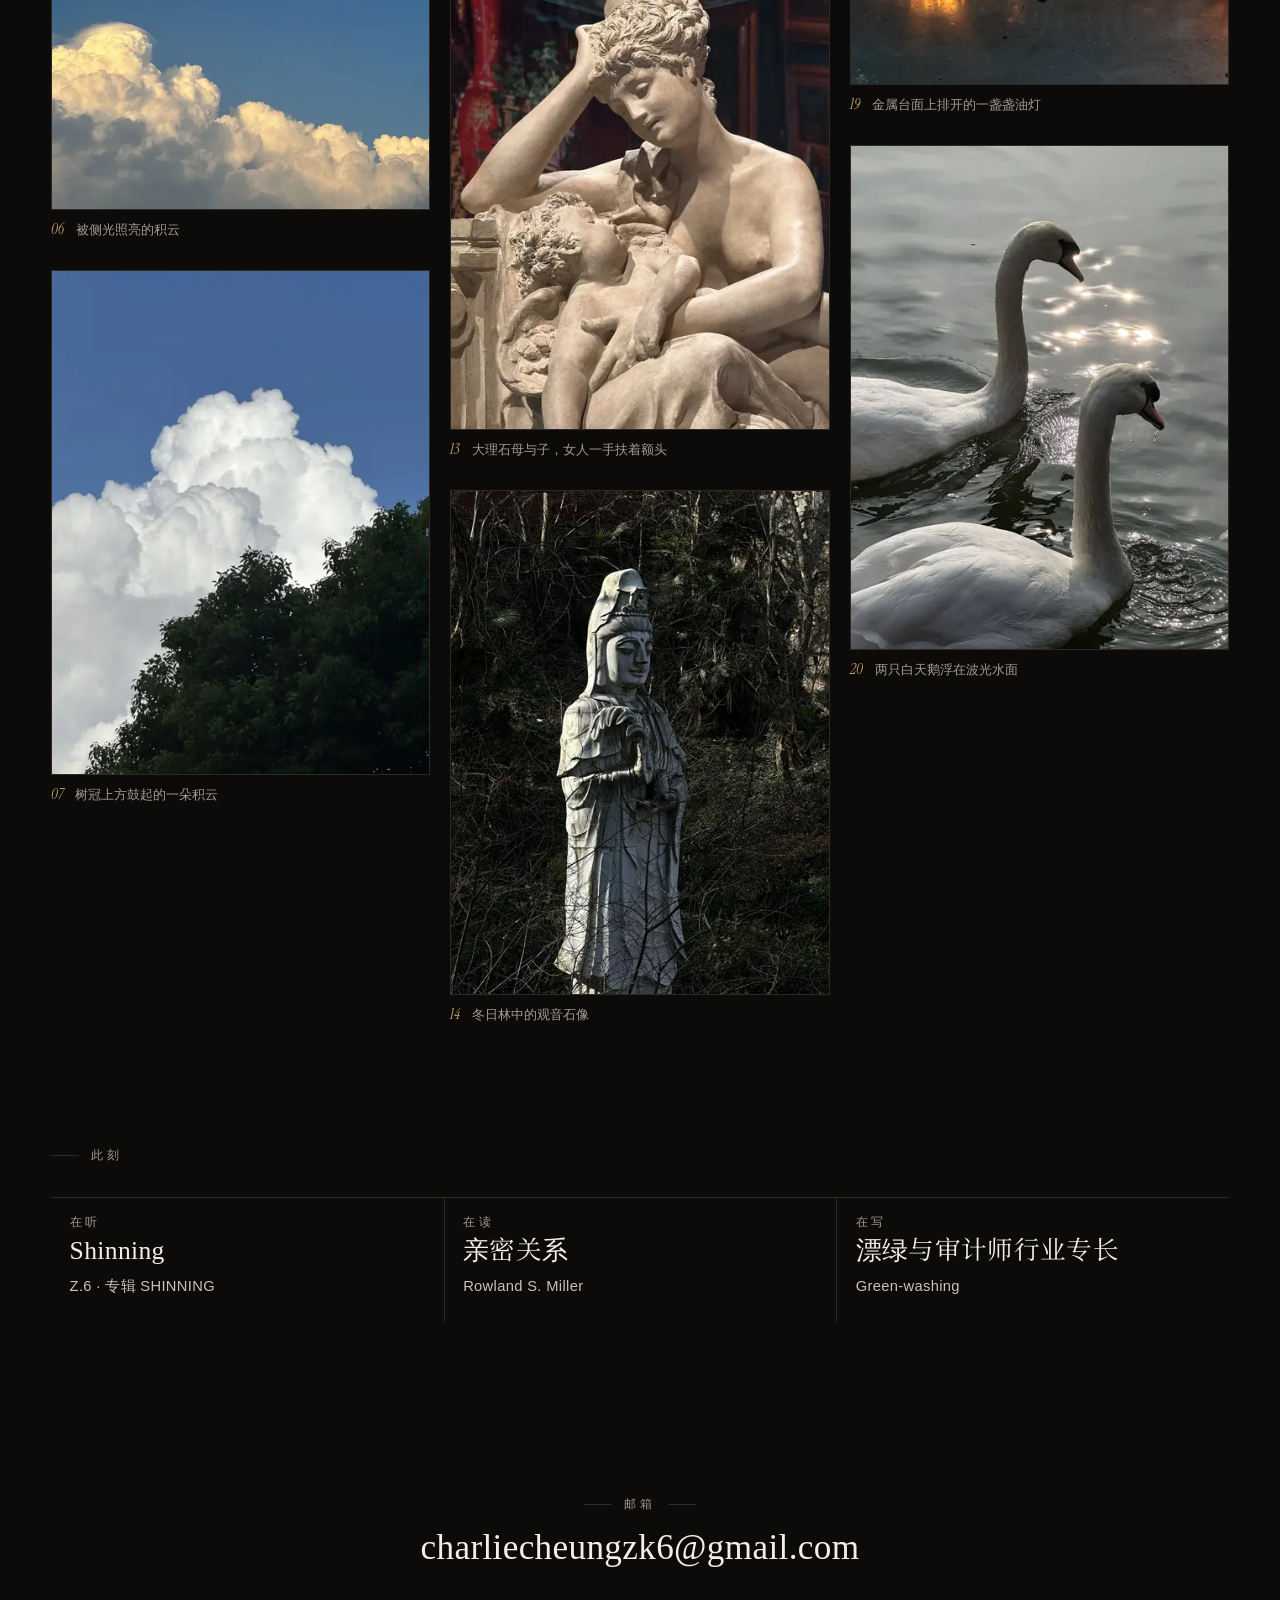
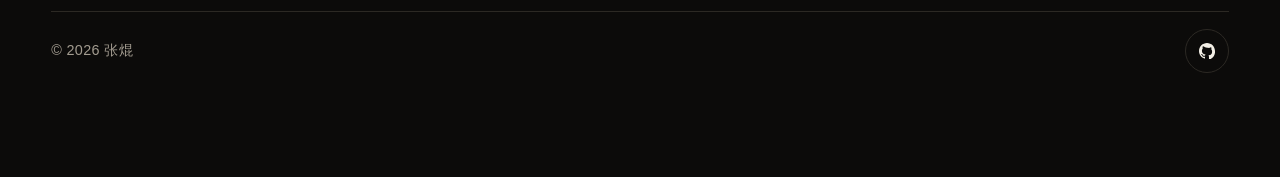
==== commit 5560c7b5: "Fill the hero with the signature, and stack the computing covers. The signature follows the original" ====
--- a/index.html
+++ b/index.html
@@ -88,18 +88,28 @@
 
     <main>
       <section class="hero" id="home">
-        <svg class="hero-sign" viewBox="0 0 520 282" fill="none" aria-hidden="true">
-          <path pathLength="100" d="M 0.0 104.0 C 3.4 99.5 8.9 95.2 20.5 87.0 C 32.0 78.8 44.6 70.7 62.5 60.0 C 80.3 49.3 97.4 40.0 119.5 28.9 C 141.5 17.8 154.3 12.5 162.0 11.4 C 169.7 10.2 173.6 10.8 175.0 13.4 C 176.4 15.9 176.1 19.4 174.1 25.0 C 172.0 30.6 163.0 47.0 144.0 79.5 C 125.0 112.0 111.1 136.6 97.8 161.5 C 84.4 186.3 75.5 204.3 68.0 221.5 C 60.5 238.6 56.4 249.6 54.2 257.9 C 52.1 266.3 51.6 270.2 52.6 270.9 C 53.6 271.7 55.0 271.8 57.5 271.5 C 60.0 271.1 63.9 269.3 70.5 265.4 C 77.2 261.5 88.1 251.8 107.0 232.9 C 125.9 214.1 137.8 203.6 146.5 197.9 C 155.2 192.3 159.6 190.1 161.1 190.5 C 162.5 190.9 163.2 192.0 163.2 194.1 C 163.3 196.1 160.6 204.3 154.3 221.5 C 148.0 238.6 145.7 246.7 146.6 248.4 C 147.6 250.1 149.3 250.7 152.5 250.2 C 155.6 249.8 158.5 248.0 161.9 244.3 C 165.3 240.6 170.2 233.3 178.5 220.0 C 186.7 206.7 193.1 197.2 209.0 176.0" style="--i:0"/>
-          <path pathLength="100" d="M 190.0 202.0 C 194.7 197.9 196.7 197.7 199.3 198.9 C 201.9 200.2 204.8 200.6 209.0 200.4 C 213.2 200.2 217.2 198.6 222.3 194.9 C 227.4 191.3 229.9 188.7 230.8 186.4 C 231.6 184.0 232.3 178.3 234.0 152.0" style="--i:1"/>
-          <path pathLength="100" d="M 231.0 189.0 C 235.1 199.2 237.1 202.0 239.9 204.3 C 242.8 206.6 245.0 207.2 247.5 206.4 C 249.9 205.5 253.8 202.8 260.5 197.5 C 267.1 192.1 271.9 190.3 283.0 193.0" style="--i:2"/>
-          <path pathLength="100" d="M 283.0 193.0 C 287.1 193.5 288.2 193.2 289.1 192.3 C 289.9 191.4 291.2 185.0 293.4 171.0 C 295.5 157.0 297.1 149.7 298.8 146.6 C 300.4 143.5 301.9 142.7 303.5 144.1 C 305.2 145.4 306.5 151.1 310.0 180.0" style="--i:3"/>
-          <path pathLength="100" d="M 309.0 208.0 L 333.0 175.0" style="--i:4"/>
-          <path pathLength="100" d="M 311.0 183.0 L 322.0 151.0" style="--i:5"/>
-          <path pathLength="100" d="M 337.0 105.0 C 344.2 94.0 346.7 90.9 349.7 88.4 C 352.7 85.8 355.0 85.2 357.5 86.4 C 359.9 87.5 361.1 89.6 361.5 93.5 C 361.8 97.3 361.2 102.6 359.5 111.0 C 357.7 119.4 353.5 130.5 345.2 147.9 C 337.0 165.4 334.1 172.9 335.6 173.1 C 337.2 173.2 341.0 169.9 348.4 162.1 C 355.8 154.3 360.5 150.2 364.0 148.4 C 367.5 146.6 369.6 146.6 371.1 148.4 C 372.6 150.2 373.9 154.8 375.2 163.5 C 376.6 172.2 377.6 176.9 378.8 178.9 C 379.9 180.9 381.1 182.0 382.7 182.8 C 384.3 183.5 386.5 182.8 389.9 180.4 C 393.3 178.0 396.2 174.0 399.8 167.0 C 403.3 160.0 405.5 154.1 406.9 147.5 C 408.4 140.8 409.5 130.9 410.7 114.2 C 411.9 97.6 416.0 90.7 424.4 91.4 C 432.8 92.1 434.8 96.1 430.9 104.7 C 427.1 113.3 425.4 117.9 425.4 120.0 C 425.4 122.1 425.8 123.4 426.7 124.5 C 427.6 125.5 428.8 126.0 430.5 126.0 C 432.2 126.0 434.8 125.1 438.9 122.9 C 443.1 120.7 445.6 118.9 450.0 114.0" style="--i:6"/>
-          <path pathLength="100" d="M 437.0 92.0 L 469.0 53.0" style="--i:7"/>
-          <path pathLength="100" d="M 467.0 165.0 C 495.9 146.4 502.0 143.2 504.4 143.3 C 506.7 143.4 507.4 145.6 506.6 150.7 C 505.9 155.8 502.3 163.4 494.8 176.0 C 487.2 188.6 480.8 196.4 473.5 201.9 C 466.1 207.5 460.9 209.9 456.0 210.1 C 451.1 210.3 447.6 209.0 444.2 205.7 C 440.9 202.4 438.9 198.0 437.7 191.0 C 436.5 184.0 437.3 171.8 445.0 120.0" style="--i:8"/>
+        <div class="hero-layout">
+        <svg class="hero-sign" viewBox="0 0 877 482" preserveAspectRatio="xMidYMid meet" fill="none" aria-hidden="true">
+          <mask id="hero-sign-mask" maskUnits="userSpaceOnUse" x="0" y="0" width="877" height="482">
+            <g class="sign-pens" fill="none" stroke="#fff" stroke-linecap="round" stroke-linejoin="round" stroke-width="28">
+              <path class="sign-pen" pathLength="1324.5" d="M 1.0 175.0 C 1.9 173.9 4.3 170.6 6.2 168.6 C 8.2 166.6 10.6 164.9 12.8 163.1 C 15.0 161.2 17.2 159.4 19.4 157.7 C 21.6 155.9 23.9 154.2 26.1 152.5 C 28.4 150.8 30.6 149.1 32.9 147.4 C 35.2 145.8 37.5 144.2 39.8 142.5 C 42.1 140.9 44.5 139.3 46.8 137.8 C 49.2 136.2 51.5 134.7 53.9 133.1 C 56.2 131.6 58.6 130.1 61.0 128.6 C 63.4 127.0 65.8 125.6 68.2 124.1 C 70.6 122.6 73.0 121.1 75.4 119.7 C 77.8 118.2 80.2 116.8 82.6 115.3 C 85.1 113.9 87.5 112.4 89.9 111.0 C 92.4 109.6 94.8 108.1 97.2 106.7 C 99.7 105.3 102.1 103.9 104.6 102.4 C 107.0 101.0 109.5 99.6 111.9 98.1 C 114.3 96.7 116.8 95.3 119.2 93.8 C 121.7 92.4 124.1 91.0 126.6 89.5 C 129.0 88.1 131.5 86.6 133.9 85.2 C 136.3 83.7 138.8 82.3 141.2 80.8 C 143.7 79.4 146.1 77.9 148.6 76.5 C 151.0 75.0 153.5 73.6 155.9 72.2 C 158.4 70.7 160.9 69.3 163.3 67.9 C 165.8 66.5 168.3 65.1 170.8 63.7 C 173.2 62.3 175.7 60.9 178.2 59.6 C 180.7 58.2 183.2 56.8 185.7 55.5 C 188.2 54.2 190.8 52.8 193.3 51.5 C 195.8 50.2 198.3 48.9 200.9 47.7 C 203.4 46.4 206.0 45.2 208.6 44.0 C 211.1 42.7 213.7 41.5 216.3 40.4 C 218.9 39.2 221.5 38.1 224.1 36.9 C 226.7 35.8 229.4 34.7 232.0 33.7 C 234.7 32.6 237.3 31.6 240.0 30.6 C 242.7 29.6 245.4 28.6 248.1 27.7 C 250.8 26.8 253.5 25.9 256.2 25.0 C 259.0 24.2 261.8 23.3 264.5 22.6 C 267.3 21.8 270.1 21.0 272.9 20.3 C 275.7 19.6 278.7 18.8 281.4 18.4 C 284.1 18.0 286.9 17.5 289.0 17.8 C 291.1 18.2 292.9 19.0 293.9 20.7 C 294.9 22.3 295.0 25.1 295.0 27.8 C 294.9 30.5 294.2 33.9 293.6 37.0 C 293.0 40.0 292.1 43.0 291.2 45.9 C 290.3 48.7 289.2 51.4 288.1 54.1 C 287.1 56.7 285.9 59.3 284.7 61.8 C 283.5 64.3 282.2 66.7 280.9 69.1 C 279.6 71.6 278.3 74.0 276.9 76.4 C 275.6 78.8 274.2 81.2 272.8 83.6 C 271.5 86.0 270.1 88.4 268.6 90.8 C 267.2 93.2 265.8 95.7 264.4 98.1 C 262.9 100.5 261.5 102.9 260.0 105.3 C 258.6 107.7 257.1 110.1 255.6 112.5 C 254.2 114.9 252.7 117.3 251.2 119.7 C 249.7 122.1 248.2 124.6 246.8 127.0 C 245.3 129.4 243.8 131.8 242.3 134.2 C 240.8 136.6 239.3 139.0 237.8 141.5 C 236.4 143.9 234.9 146.3 233.4 148.7 C 231.9 151.1 230.5 153.6 229.0 156.0 C 227.6 158.4 226.1 160.8 224.7 163.3 C 223.2 165.7 221.8 168.1 220.3 170.6 C 218.9 173.0 217.5 175.4 216.1 177.9 C 214.6 180.3 213.2 182.7 211.8 185.2 C 210.4 187.6 209.0 190.1 207.6 192.5 C 206.2 195.0 204.8 197.4 203.4 199.9 C 202.0 202.3 200.6 204.8 199.2 207.2 C 197.8 209.7 196.5 212.1 195.1 214.6 C 193.7 217.0 192.3 219.5 191.0 221.9 C 189.6 224.4 188.2 226.9 186.9 229.3 C 185.5 231.8 184.2 234.3 182.8 236.7 C 181.5 239.2 180.1 241.7 178.8 244.1 C 177.4 246.6 176.1 249.1 174.7 251.5 C 173.4 254.0 172.1 256.5 170.7 259.0 C 169.4 261.4 168.1 263.9 166.7 266.4 C 165.4 268.9 164.1 271.3 162.8 273.8 C 161.5 276.3 160.1 278.8 158.8 281.3 C 157.5 283.8 156.2 286.2 154.9 288.7 C 153.6 291.2 152.3 293.7 151.0 296.2 C 149.6 298.7 148.3 301.2 147.0 303.7 C 145.7 306.2 144.4 308.7 143.1 311.2 C 141.8 313.7 140.5 316.2 139.2 318.8 C 137.9 321.3 136.6 323.8 135.3 326.3 C 134.0 328.9 132.8 331.4 131.5 334.0 C 130.2 336.5 128.9 339.0 127.6 341.6 C 126.3 344.2 125.0 346.7 123.7 349.3 C 122.4 351.9 121.1 354.5 119.8 357.1 C 118.6 359.7 117.3 362.3 116.0 364.9 C 114.7 367.5 113.5 370.1 112.2 372.7 C 111.0 375.3 109.8 378.0 108.6 380.6 C 107.4 383.2 106.2 385.8 105.1 388.5 C 104.0 391.1 102.9 393.7 101.8 396.4 C 100.8 399.0 99.7 401.6 98.8 404.2 C 97.8 406.9 96.9 409.5 96.0 412.1 C 95.1 414.8 94.3 417.4 93.6 420.0 C 92.8 422.6 92.1 425.2 91.5 427.8 C 90.9 430.4 90.3 433.0 89.9 435.6 C 89.4 438.2 89.0 440.8 88.7 443.4 C 88.3 445.9 87.8 448.9 88.0 451.0 C 88.3 453.2 88.5 455.5 90.2 456.2 C 92.0 457.0 95.4 456.3 98.3 455.7 C 101.2 455.1 104.8 453.7 107.7 452.5 C 110.6 451.3 113.2 449.9 115.7 448.5 C 118.3 447.1 120.7 445.6 123.1 444.0 C 125.4 442.3 127.8 440.6 130.1 438.9 C 132.4 437.1 134.6 435.3 136.8 433.4 C 139.0 431.5 141.2 429.6 143.3 427.7 C 145.5 425.7 147.6 423.8 149.6 421.8 C 151.7 419.9 153.7 417.9 155.8 416.0 C 157.8 414.0 159.8 412.1 161.7 410.1 C 163.7 408.2 165.6 406.2 167.6 404.3 C 169.5 402.3 171.4 400.3 173.4 398.3 C 175.3 396.3 177.2 394.4 179.1 392.3 C 181.0 390.3 182.9 388.3 184.9 386.3 C 186.8 384.3 188.7 382.2 190.7 380.1 C 192.6 378.1 194.6 376.0 196.6 373.9 C 198.5 371.8 200.5 369.7 202.6 367.5 C 204.6 365.4 206.7 363.2 208.8 361.1 C 210.9 358.9 213.0 356.7 215.1 354.6 C 217.2 352.5 219.4 350.4 221.6 348.4 C 223.8 346.3 225.9 344.3 228.2 342.5 C 230.4 340.6 232.6 338.7 234.8 337.0 C 237.1 335.3 239.3 333.7 241.6 332.3 C 243.8 330.8 246.1 329.5 248.4 328.4 C 250.6 327.2 252.9 326.2 255.2 325.4 C 257.5 324.6 259.8 324.0 262.0 323.6 C 264.3 323.2 266.9 322.8 268.8 323.2 C 270.7 323.5 272.8 323.9 273.5 325.5 C 274.2 327.2 273.6 330.0 272.9 332.9 C 272.3 335.8 270.5 339.8 269.4 343.0 C 268.3 346.2 267.4 349.3 266.5 352.2 C 265.5 355.1 264.7 357.8 263.7 360.4 C 262.7 363.0 261.7 365.5 260.4 367.9 C 259.2 370.3 257.8 372.6 256.4 375.0 C 255.0 377.4 253.5 379.7 252.2 382.2 C 250.9 384.7 249.6 387.4 248.6 390.2 C 247.6 393.1 246.7 396.4 246.1 399.4 C 245.6 402.5 245.2 405.9 245.2 408.7 C 245.2 411.5 245.5 414.4 246.2 416.4 C 246.9 418.4 247.9 420.0 249.3 420.8 C 250.7 421.6 252.6 421.6 254.5 421.2 C 256.5 420.7 258.8 419.6 261.1 418.2 C 263.4 416.8 265.9 414.9 268.2 412.9 C 270.5 410.9 272.9 408.5 275.1 406.2 C 277.2 403.9 279.2 401.5 281.0 399.1 C 282.8 396.7 284.3 394.3 285.9 391.9 C 287.4 389.5 288.7 387.0 290.1 384.6 C 291.4 382.2 292.7 379.7 293.9 377.3 C 295.2 374.9 296.5 372.5 297.8 370.1 C 299.2 367.7 300.6 365.3 302.0 362.9 C 303.4 360.6 305.0 358.3 306.5 355.9 C 308.1 353.6 309.7 351.3 311.3 349.0 C 312.9 346.7 314.6 344.4 316.2 342.2 C 317.9 339.9 319.6 337.6 321.3 335.4 C 323.0 333.1 324.7 330.9 326.4 328.6 C 328.1 326.4 329.8 324.2 331.4 321.9 C 333.1 319.7 334.8 317.4 336.4 315.2 C 338.0 313.0 339.6 310.7 341.1 308.5 C 342.7 306.2 344.0 304.0 345.6 301.7 C 347.3 299.5 350.1 296.1 351.0 295.0" style="--len:1324.5;--dur:1.267s;--lag:0.000s"/>
+              <path class="sign-pen" pathLength="137.3" d="M 318.0 338.0 C 319.1 337.4 322.4 334.8 324.8 334.3 C 327.3 333.8 330.1 334.6 332.8 335.0 C 335.6 335.4 338.4 336.3 341.3 336.7 C 344.1 337.2 347.1 337.8 350.0 337.7 C 352.8 337.6 355.8 337.1 358.6 336.2 C 361.4 335.2 364.2 333.7 366.8 332.1 C 369.5 330.5 372.0 328.4 374.3 326.6 C 376.6 324.8 378.8 322.9 380.7 321.1 C 382.5 319.3 384.2 317.8 385.3 315.8 C 386.5 313.8 387.1 311.6 387.6 309.1 C 388.0 306.5 387.9 303.5 388.0 300.5 C 388.1 297.5 387.9 294.3 388.0 291.2 C 388.1 288.1 388.2 284.9 388.4 281.8 C 388.6 278.7 388.8 275.6 389.1 272.6 C 389.5 269.6 389.8 266.7 390.3 263.7 C 390.8 260.8 391.7 256.5 392.0 255.0" style="--len:137.3;--dur:0.131s;--lag:1.317s"/>
+              <path class="sign-pen" pathLength="117.2" d="M 389.0 320.0 C 389.3 321.5 389.6 325.7 390.5 328.7 C 391.4 331.8 392.8 335.4 394.5 338.2 C 396.1 341.0 398.4 343.8 400.6 345.3 C 402.8 346.9 405.3 347.7 407.8 347.8 C 410.3 347.9 412.9 347.0 415.5 345.9 C 418.0 344.7 420.7 342.9 423.2 341.1 C 425.7 339.3 428.2 337.0 430.6 334.9 C 433.0 332.8 435.3 330.5 437.7 328.6 C 440.1 326.6 442.5 324.5 444.9 323.0 C 447.3 321.4 449.8 320.0 452.4 319.2 C 454.9 318.4 457.5 317.9 460.3 318.2 C 463.1 318.5 466.2 319.8 469.1 321.1 C 472.1 322.4 476.5 325.2 478.0 326.0" style="--len:117.2;--dur:0.112s;--lag:1.498s"/>
+              <path class="sign-pen" pathLength="156.2" d="M 478.0 326.0 C 479.1 325.3 483.3 324.1 484.9 321.8 C 486.4 319.6 486.4 315.5 487.2 312.5 C 487.9 309.5 488.7 306.6 489.4 303.7 C 490.1 300.9 490.9 298.3 491.5 295.4 C 492.1 292.6 492.5 289.7 492.7 286.7 C 493.0 283.6 492.9 280.3 493.0 277.1 C 493.1 273.9 493.0 270.5 493.1 267.4 C 493.3 264.3 493.5 261.1 494.2 258.3 C 494.8 255.5 495.6 252.7 497.0 250.5 C 498.4 248.3 500.5 246.1 502.5 244.9 C 504.4 243.6 507.3 242.9 508.7 242.9 C 510.0 242.8 510.0 242.9 510.3 244.4 C 510.7 245.8 510.7 248.8 510.9 251.6 C 511.2 254.5 511.5 258.2 511.8 261.4 C 512.0 264.6 512.1 267.8 512.3 270.8 C 512.5 273.8 512.6 276.5 512.9 279.5 C 513.2 282.4 513.5 285.6 514.2 288.5 C 514.9 291.4 516.0 294.7 517.2 296.7 C 518.3 298.8 520.4 300.3 521.0 301.0" style="--len:156.2;--dur:0.149s;--lag:1.661s"/>
+              <path class="sign-pen" pathLength="70.1" d="M 517.0 348.0 C 518.1 346.7 521.3 342.8 523.3 340.2 C 525.4 337.6 527.4 334.9 529.4 332.1 C 531.3 329.4 533.2 326.5 535.1 323.7 C 537.0 320.9 538.8 318.1 540.7 315.3 C 542.6 312.5 544.5 309.8 546.6 307.2 C 548.7 304.6 550.7 301.9 553.1 299.7 C 555.5 297.5 559.7 295.0 561.0 294.0" style="--len:70.1;--dur:0.067s;--lag:1.860s"/>
+              <path class="sign-pen" pathLength="59.5" d="M 519.0 309.0 C 519.8 307.6 522.4 303.5 523.8 300.6 C 525.3 297.7 526.6 294.7 527.7 291.6 C 528.8 288.5 529.5 285.3 530.3 282.0 C 531.1 278.8 531.7 275.5 532.4 272.2 C 533.2 268.9 533.8 265.6 534.7 262.4 C 535.6 259.2 537.4 254.6 538.0 253.0" style="--len:59.5;--dur:0.057s;--lag:1.977s"/>
+              <path class="sign-pen" pathLength="637.3" d="M 565.0 174.0 C 565.8 172.9 568.4 169.8 570.0 167.4 C 571.6 165.0 573.1 162.3 574.6 159.7 C 576.2 157.2 577.6 154.3 579.4 152.1 C 581.2 149.8 583.1 147.5 585.5 146.2 C 587.8 144.8 591.0 143.8 593.6 143.7 C 596.2 143.7 599.2 144.4 601.0 145.8 C 602.9 147.3 603.8 149.9 604.5 152.5 C 605.1 155.1 605.0 158.5 605.0 161.5 C 605.1 164.5 604.8 167.5 604.6 170.5 C 604.3 173.5 604.0 176.4 603.5 179.3 C 603.1 182.1 602.5 185.0 601.9 187.8 C 601.3 190.6 600.5 193.4 599.7 196.1 C 599.0 198.8 598.1 201.6 597.2 204.3 C 596.3 207.0 595.3 209.6 594.3 212.3 C 593.3 215.0 592.2 217.6 591.1 220.3 C 590.0 222.9 588.8 225.6 587.7 228.2 C 586.5 230.8 585.3 233.5 584.1 236.1 C 582.9 238.8 581.7 241.4 580.5 244.1 C 579.2 246.7 578.0 249.4 576.6 251.9 C 575.2 254.5 573.7 257.1 572.2 259.5 C 570.8 262.0 568.9 264.4 567.8 266.8 C 566.7 269.1 565.6 271.5 565.5 273.8 C 565.4 276.1 566.6 278.6 567.1 280.8 C 567.6 283.0 568.4 285.6 568.6 286.9 C 568.7 288.2 567.1 289.5 567.7 288.8 C 568.3 288.2 570.4 285.1 572.0 283.1 C 573.6 281.1 575.4 278.8 577.3 276.7 C 579.1 274.6 580.9 272.5 582.9 270.4 C 584.9 268.3 586.9 266.3 589.0 264.2 C 591.1 262.1 593.2 260.0 595.5 257.8 C 597.7 255.7 600.1 253.3 602.5 251.4 C 604.8 249.4 607.4 247.1 609.7 246.1 C 612.1 245.1 614.6 244.8 616.7 245.5 C 618.8 246.2 620.9 248.4 622.4 250.5 C 623.9 252.7 625.2 255.7 625.8 258.4 C 626.5 261.1 626.3 263.9 626.3 266.7 C 626.2 269.6 625.6 272.3 625.5 275.2 C 625.5 278.2 625.4 281.3 626.0 284.3 C 626.5 287.4 627.6 290.8 628.9 293.7 C 630.2 296.6 632.0 299.6 633.8 301.8 C 635.7 304.1 637.8 306.0 639.9 307.0 C 642.0 308.0 644.2 308.2 646.4 307.8 C 648.5 307.3 650.7 305.9 652.7 304.3 C 654.8 302.7 656.8 300.4 658.7 298.1 C 660.6 295.8 662.5 293.1 664.1 290.6 C 665.8 288.1 667.3 285.4 668.7 282.8 C 670.1 280.2 671.4 277.6 672.6 274.9 C 673.7 272.3 674.8 269.6 675.7 266.9 C 676.7 264.2 677.5 261.5 678.3 258.8 C 679.0 256.0 679.7 253.3 680.3 250.5 C 680.9 247.7 681.4 244.9 681.8 242.1 C 682.3 239.3 682.6 236.4 683.0 233.6 C 683.3 230.7 683.5 227.9 683.8 225.0 C 684.0 222.1 684.2 219.2 684.3 216.3 C 684.5 213.4 684.6 210.5 684.7 207.5 C 684.8 204.6 684.8 201.6 685.0 198.7 C 685.1 195.8 685.2 192.8 685.5 190.0 C 685.8 187.1 686.1 184.3 686.7 181.7 C 687.2 179.0 687.9 176.4 688.9 174.0 C 689.8 171.6 691.0 169.3 692.5 167.2 C 694.0 165.1 695.8 163.1 698.0 161.4 C 700.1 159.8 702.7 158.2 705.6 157.1 C 708.5 155.9 712.2 154.9 715.2 154.5 C 718.2 154.1 721.5 154.0 723.6 154.7 C 725.6 155.4 727.0 156.9 727.7 158.6 C 728.3 160.3 728.0 162.7 727.2 165.0 C 726.4 167.4 724.7 170.0 723.1 172.6 C 721.5 175.3 719.2 178.1 717.6 180.9 C 715.9 183.7 714.1 186.6 713.2 189.3 C 712.3 192.1 711.9 195.0 712.2 197.5 C 712.5 200.0 713.5 202.5 714.9 204.5 C 716.3 206.4 718.3 208.2 720.4 209.2 C 722.5 210.2 725.1 210.7 727.7 210.5 C 730.2 210.2 733.2 208.9 735.7 207.8 C 738.2 206.6 740.8 204.8 742.8 203.5 C 744.7 202.2 745.9 201.9 747.5 200.0 C 749.0 198.0 751.2 193.3 752.0 192.0" style="--len:637.3;--dur:0.610s;--lag:2.084s"/>
+              <path class="sign-pen" pathLength="79.6" d="M 733.0 149.0 C 734.0 147.7 737.2 143.8 739.2 141.3 C 741.3 138.7 743.4 136.1 745.5 133.6 C 747.6 131.0 749.8 128.5 752.0 126.0 C 754.2 123.5 756.4 121.0 758.6 118.6 C 760.8 116.1 763.0 113.6 765.2 111.1 C 767.4 108.7 769.6 106.2 771.8 103.7 C 774.0 101.2 776.2 98.7 778.2 96.1 C 780.3 93.5 783.0 89.3 784.0 88.0" style="--len:79.6;--dur:0.076s;--lag:2.744s"/>
+              <path class="sign-pen" pathLength="397.3" d="M 786.0 274.0 C 787.3 273.2 791.4 270.9 794.0 269.5 C 796.6 268.0 799.1 266.7 801.5 265.3 C 803.9 263.9 806.1 262.5 808.5 261.1 C 810.8 259.6 813.0 258.1 815.4 256.4 C 817.8 254.7 820.2 252.9 822.9 251.0 C 825.5 249.0 828.4 246.5 831.1 244.7 C 833.8 242.9 836.6 240.9 838.9 240.2 C 841.1 239.5 843.1 239.7 844.5 240.5 C 846.0 241.3 847.0 243.1 847.7 245.0 C 848.3 246.9 848.6 249.5 848.5 251.9 C 848.4 254.3 847.9 257.0 847.3 259.6 C 846.6 262.2 845.5 265.0 844.4 267.7 C 843.2 270.5 841.8 273.3 840.4 276.0 C 838.9 278.8 837.3 281.6 835.7 284.3 C 834.1 287.1 832.4 289.8 830.8 292.4 C 829.3 295.1 827.7 297.6 826.3 300.1 C 824.8 302.6 823.5 305.0 822.1 307.4 C 820.7 309.7 819.3 312.0 817.8 314.3 C 816.4 316.6 814.9 318.8 813.2 321.0 C 811.5 323.2 809.7 325.4 807.7 327.6 C 805.8 329.8 803.6 332.0 801.3 334.1 C 799.0 336.2 796.6 338.3 794.0 340.2 C 791.5 342.1 788.9 344.0 786.2 345.6 C 783.6 347.2 780.8 348.8 778.1 350.0 C 775.4 351.2 772.6 352.3 769.9 353.1 C 767.2 353.8 764.5 354.4 761.9 354.5 C 759.2 354.7 756.6 354.6 754.2 354.0 C 751.8 353.5 749.4 352.6 747.2 351.3 C 745.0 350.0 742.9 348.2 741.1 346.1 C 739.2 344.1 737.4 341.6 735.9 339.0 C 734.3 336.3 732.9 333.4 731.7 330.4 C 730.5 327.5 729.5 324.3 728.6 321.2 C 727.8 318.1 727.1 314.9 726.7 311.9 C 726.2 308.8 725.9 305.8 725.8 302.8 C 725.6 299.8 725.7 296.8 725.8 293.9 C 725.9 290.9 726.2 288.0 726.6 285.1 C 727.0 282.2 727.5 279.3 728.1 276.5 C 728.6 273.6 729.3 270.8 730.0 267.9 C 730.7 265.1 731.5 262.3 732.3 259.5 C 733.1 256.7 733.9 253.9 734.7 251.1 C 735.6 248.2 736.4 245.4 737.3 242.6 C 738.1 239.8 738.9 237.0 739.7 234.2 C 740.5 231.4 741.2 228.6 741.9 225.7 C 742.6 222.9 743.2 220.0 743.7 217.2 C 744.2 214.3 744.4 211.3 745.0 208.5 C 745.5 205.6 746.7 201.4 747.0 200.0" style="--len:397.3;--dur:0.380s;--lag:2.870s"/>
+              <path class="sign-pen" pathLength="29.7" d="M 689.0 128.0 C 688.9 129.2 688.1 132.9 688.2 135.3 C 688.2 137.6 688.8 140.6 689.2 142.2 C 689.7 143.8 691.1 144.1 690.6 144.9 C 690.2 145.7 688.0 145.6 686.7 147.1 C 685.4 148.7 683.6 152.9 683.0 154.0" style="--len:29.7;--dur:0.050s;--lag:2.297s"/>
+              <path class="sign-pen" pathLength="12.8" d="M 499.0 230.0 C 499.6 229.7 501.5 228.5 502.8 228.0 C 504.2 227.5 505.6 226.9 506.9 226.9 C 508.3 226.9 510.3 227.8 511.0 228.0" style="--len:12.8;--dur:0.050s;--lag:1.713s"/>
+            </g>
+          </mask>
+          <g class="sign-ink" mask="url(#hero-sign-mask)" fill="#f3efe6">
+            <path d="M 83.50 461.11 C 80.63 460.51 80.49 460.24 80.20 454.66 C 80.02 451.33 80.57 446.61 81.47 443.67 C 82.33 440.82 83.99 435.35 85.16 431.50 C 86.33 427.65 87.67 423.60 88.15 422.50 C 88.62 421.40 89.64 418.48 90.41 416.00 C 92.31 409.94 94.98 403.28 99.84 392.50 C 102.08 387.55 106.46 377.43 109.58 370.00 C 115.83 355.16 139.06 308.82 148.95 291.50 C 152.41 285.45 157.14 276.90 159.47 272.50 C 161.80 268.10 166.32 259.55 169.52 253.50 C 172.72 247.45 176.31 240.93 177.49 239.00 C 178.68 237.07 181.10 232.57 182.89 229.00 C 184.67 225.43 186.95 221.15 187.96 219.50 C 188.97 217.85 191.18 213.87 192.87 210.66 C 194.56 207.45 199.00 199.67 202.72 193.37 C 206.45 187.07 210.77 179.57 212.32 176.71 C 213.88 173.84 216.65 169.25 218.49 166.50 C 220.32 163.75 223.50 158.35 225.56 154.50 C 228.85 148.32 232.65 142.09 240.51 130.00 C 246.49 120.81 248.58 117.58 249.50 116.10 C 250.05 115.22 251.47 113.11 252.67 111.42 C 253.87 109.72 255.72 106.80 256.79 104.92 C 257.87 103.04 261.10 97.45 263.97 92.50 C 269.28 83.37 281.13 59.35 282.51 54.92 C 282.93 53.59 283.88 51.61 284.63 50.53 C 285.39 49.44 286.00 47.79 286.00 46.86 C 286.00 45.93 286.67 43.89 287.49 42.33 C 290.05 37.46 293.00 30.17 293.00 28.73 C 293.00 23.80 282.26 21.28 272.99 24.04 C 271.07 24.61 267.43 25.48 264.91 25.98 C 256.07 27.73 234.02 38.18 182.00 65.30 C 149.58 82.19 146.74 83.75 121.83 98.14 C 118.15 100.26 114.61 102.00 113.96 102.00 C 113.30 102.00 110.68 103.49 108.13 105.31 C 105.59 107.14 99.00 111.27 93.50 114.51 C 88.00 117.74 82.60 121.15 81.50 122.08 C 80.40 123.02 75.67 126.11 71.00 128.96 C 59.77 135.79 44.37 146.13 40.00 149.75 C 38.08 151.35 34.02 154.35 31.00 156.42 C 19.96 163.97 15.14 167.63 7.89 173.95 L 0.50 180.40 L 0.20 174.57 C -0.16 167.72 0.74 166.43 11.00 159.20 C 14.58 156.68 18.18 154.01 19.00 153.26 C 19.82 152.51 24.77 149.09 30.00 145.66 C 44.68 136.01 47.24 134.28 51.00 131.50 C 54.62 128.82 69.80 118.70 77.89 113.57 C 80.42 111.96 84.75 109.20 87.50 107.43 C 90.25 105.66 94.08 103.36 96.00 102.32 C 97.92 101.28 101.44 99.19 103.80 97.67 C 106.17 96.15 109.32 94.39 110.80 93.75 C 112.29 93.11 115.30 91.39 117.50 89.93 C 119.70 88.47 123.75 86.07 126.50 84.61 C 129.25 83.14 133.30 80.91 135.50 79.65 C 137.70 78.39 144.00 74.97 149.50 72.05 C 155.00 69.14 163.10 64.84 167.50 62.50 C 171.90 60.16 182.03 54.86 190.02 50.73 C 198.00 46.60 206.91 41.82 209.81 40.11 C 212.71 38.40 215.34 37.00 215.65 37.00 C 215.96 37.00 222.12 34.12 229.35 30.60 C 256.65 17.32 267.34 14.00 282.79 14.00 C 295.59 14.00 298.97 15.11 300.98 19.94 C 302.55 23.75 301.53 34.81 299.08 40.50 C 298.13 42.70 296.56 46.52 295.58 49.00 C 293.19 55.09 287.67 67.22 285.12 72.00 C 284.67 72.83 283.24 75.75 281.93 78.50 C 279.09 84.46 267.08 105.12 259.55 117.00 C 256.59 121.67 251.62 129.55 248.52 134.50 C 245.42 139.45 241.44 145.62 239.69 148.20 C 237.93 150.79 235.15 155.24 233.50 158.10 C 231.85 160.95 227.94 167.61 224.81 172.89 C 221.69 178.18 217.27 185.88 215.01 190.00 C 212.74 194.12 209.14 200.43 207.00 204.00 C 204.87 207.57 201.91 212.74 200.42 215.49 C 198.94 218.23 196.58 222.28 195.18 224.49 C 193.78 226.69 189.52 234.57 185.70 242.00 C 172.09 268.50 166.71 278.56 164.01 282.50 C 161.48 286.20 151.47 305.17 138.27 331.24 C 135.28 337.15 132.42 342.24 131.92 342.55 C 131.41 342.86 131.00 343.94 131.00 344.94 C 131.00 345.94 130.32 347.32 129.50 348.00 C 128.68 348.68 128.00 349.82 128.00 350.52 C 128.00 351.23 126.17 355.79 123.92 360.65 C 121.68 365.52 119.47 370.40 119.02 371.50 C 118.57 372.60 116.41 377.55 114.21 382.50 C 112.02 387.45 109.53 393.30 108.69 395.50 C 107.85 397.70 105.82 402.88 104.18 407.00 C 102.54 411.12 99.34 420.12 97.08 427.00 C 94.81 433.88 92.30 441.45 91.49 443.84 C 88.40 453.01 93.17 454.21 107.08 447.79 C 124.08 439.94 141.07 426.29 163.63 402.36 C 190.57 373.79 225.48 339.51 233.50 333.75 C 251.73 320.65 259.55 315.94 266.33 313.98 C 275.17 311.43 279.75 315.88 278.62 325.94 C 277.41 336.76 276.62 339.55 269.39 358.50 C 268.55 360.70 267.63 363.40 267.33 364.50 C 267.04 365.60 265.27 369.55 263.40 373.28 C 261.53 377.00 260.00 380.60 260.00 381.28 C 259.99 381.95 258.42 385.56 256.50 389.31 C 254.57 393.06 253.00 396.57 253.00 397.12 C 253.00 397.66 252.08 400.14 250.95 402.61 C 248.52 407.95 248.60 415.73 251.10 417.29 C 255.19 419.86 263.38 414.12 272.59 402.23 C 276.12 397.69 279.00 393.67 279.00 393.31 C 279.00 392.69 282.64 386.97 289.18 377.34 C 290.73 375.05 292.00 372.86 292.00 372.47 C 292.00 372.08 293.50 369.68 295.34 367.13 C 297.17 364.59 300.11 360.02 301.87 357.00 C 305.78 350.27 306.75 348.67 310.25 343.20 C 311.76 340.83 313.00 338.71 313.00 338.48 C 313.00 338.02 323.77 321.21 330.88 310.58 C 342.31 293.49 354.10 285.43 356.52 293.05 C 357.41 295.85 356.27 298.71 351.61 305.39 C 349.35 308.63 345.98 313.58 344.11 316.39 C 342.25 319.20 339.66 322.77 338.36 324.33 C 333.21 330.49 336.35 334.00 347.01 334.00 C 356.28 334.00 360.91 331.89 369.70 323.66 C 380.28 313.77 382.00 309.28 382.00 291.58 C 382.00 277.40 384.56 258.56 387.14 253.74 C 388.64 250.93 393.01 249.58 394.81 251.38 C 396.89 253.46 397.17 277.71 395.32 295.00 C 393.62 310.93 394.30 324.45 397.11 330.70 C 398.15 333.00 399.00 335.38 399.00 335.97 C 399.00 337.50 407.01 346.00 408.46 346.00 C 410.91 346.00 419.54 339.36 430.86 328.78 C 445.20 315.37 450.54 312.46 459.15 313.36 C 465.71 314.04 470.36 316.06 473.77 319.71 C 478.28 324.54 480.67 321.28 484.88 304.50 C 488.39 290.55 489.27 284.83 489.99 271.50 C 490.37 264.35 491.21 257.23 491.84 255.68 C 492.48 254.14 493.00 251.77 493.00 250.43 C 493.00 246.28 498.93 230.63 501.47 228.08 C 506.51 223.03 512.51 225.39 513.56 232.83 C 513.93 235.40 514.84 240.20 515.60 243.50 C 516.35 246.80 516.99 253.10 517.02 257.50 C 517.04 261.90 517.52 268.65 518.08 272.50 C 518.64 276.35 519.36 282.77 519.68 286.77 C 520.00 290.77 520.72 294.33 521.28 294.68 C 522.66 295.53 525.00 292.16 525.00 289.31 C 525.00 288.05 525.84 284.42 526.87 281.25 C 527.89 278.09 529.20 273.25 529.78 270.50 C 533.37 253.26 535.11 249.00 538.55 249.00 C 541.26 249.00 541.88 256.39 539.56 260.89 C 538.76 262.43 537.79 266.12 537.40 269.09 C 537.00 272.07 536.08 275.95 535.34 277.72 C 534.60 279.49 534.00 282.78 534.00 285.03 C 534.00 287.29 533.49 290.08 532.87 291.25 C 532.24 292.41 531.16 295.64 530.45 298.43 C 529.74 301.22 528.48 305.92 527.64 308.87 C 525.22 317.41 519.76 321.76 516.09 318.09 C 514.04 316.04 510.00 300.05 510.00 294.01 C 510.00 291.74 509.53 286.87 508.96 283.19 C 508.39 279.51 507.60 269.56 507.21 261.08 C 506.43 244.13 505.47 241.90 502.16 249.37 C 499.36 255.69 497.53 266.89 497.47 278.00 C 497.41 290.88 496.21 301.24 493.92 308.86 C 492.86 312.35 492.00 316.23 492.00 317.48 C 492.00 318.73 491.05 321.94 489.88 324.62 C 485.14 335.55 479.18 337.93 472.95 331.38 C 463.38 321.32 453.06 320.75 443.41 329.75 C 414.05 357.14 410.77 358.76 400.22 351.09 C 392.03 345.14 391.10 343.85 388.06 334.29 C 384.39 322.72 384.45 322.74 376.77 330.34 C 368.27 338.76 361.96 341.97 352.09 342.92 C 342.91 343.80 337.06 342.84 330.75 339.44 C 328.14 338.03 325.55 337.16 325.00 337.50 C 323.69 338.31 316.02 350.08 312.63 356.50 C 311.17 359.25 309.43 362.40 308.76 363.50 C 305.97 368.06 300.86 376.09 294.75 385.50 C 291.18 391.00 287.50 396.85 286.59 398.50 C 280.30 409.78 267.57 423.39 260.07 426.82 C 247.18 432.73 235.66 426.60 237.33 414.72 C 238.36 407.38 243.54 392.89 249.26 381.39 C 252.30 375.28 255.99 366.78 257.46 362.51 C 258.94 358.23 261.17 352.43 262.41 349.62 C 267.64 337.81 270.70 326.30 269.04 324.64 C 267.44 323.04 263.83 324.73 252.10 332.58 C 246.41 336.39 240.58 340.28 239.14 341.23 C 231.22 346.47 197.59 377.97 191.34 386.00 C 186.41 392.34 154.00 425.28 144.96 433.15 C 128.39 447.56 108.16 459.46 98.38 460.54 C 88.46 461.64 86.43 461.72 83.50 461.11 Z"/>
+            <path d="M 751.85 360.54 C 739.62 357.17 727.46 341.46 725.89 327.00 C 725.44 322.88 724.68 316.12 724.19 312.00 C 723.28 304.22 724.06 290.80 725.87 283.00 C 726.44 280.52 726.94 276.25 726.97 273.50 C 727.00 270.75 727.68 266.70 728.47 264.50 C 729.26 262.30 729.93 258.78 729.96 256.68 C 729.98 254.59 730.51 251.92 731.13 250.76 C 731.75 249.60 732.63 245.38 733.08 241.38 C 733.52 237.38 734.59 232.76 735.45 231.11 C 736.30 229.45 737.00 226.78 737.00 225.16 C 737.00 223.55 737.67 220.94 738.49 219.36 C 740.01 216.46 740.54 209.87 739.36 208.69 C 739.00 208.34 737.25 209.33 735.46 210.90 C 733.67 212.47 729.16 215.20 725.44 216.95 C 718.76 220.11 718.63 220.13 714.49 218.55 C 706.96 215.67 705.46 213.12 705.73 203.56 C 705.94 195.78 706.25 194.73 711.08 185.40 C 713.90 179.96 716.78 174.82 717.49 174.00 C 718.19 173.18 720.21 169.91 721.98 166.75 C 725.64 160.19 724.69 158.56 718.94 161.53 C 713.83 164.17 702.44 163.26 697.40 159.80 C 690.12 154.81 690.56 153.39 689.97 184.00 C 689.46 210.08 688.02 231.81 685.98 244.00 C 683.85 256.83 682.14 264.26 681.11 265.29 C 680.50 265.90 679.98 267.10 679.97 267.95 C 679.95 268.80 679.06 271.30 678.00 273.50 C 676.94 275.70 676.05 278.19 676.03 279.03 C 676.02 279.87 675.39 281.44 674.64 282.53 C 673.89 283.61 671.64 287.54 669.65 291.26 C 661.43 306.56 652.70 315.00 645.10 315.00 C 631.71 315.00 622.03 300.91 621.98 281.36 C 621.97 272.79 618.68 251.28 617.15 249.75 C 612.21 244.81 578.36 277.94 554.86 310.71 C 552.31 314.26 548.87 318.59 547.20 320.33 C 545.54 322.08 541.72 327.20 538.71 331.73 C 531.96 341.88 520.67 354.48 516.95 356.02 C 512.64 357.81 510.00 355.91 510.00 351.02 C 510.00 348.88 510.41 346.87 510.90 346.56 C 511.40 346.25 513.16 343.64 514.81 340.75 C 516.46 337.86 519.76 333.17 522.15 330.33 C 524.54 327.48 527.98 322.98 529.80 320.33 C 536.10 311.11 557.00 278.24 557.00 277.54 C 557.00 277.30 558.29 275.17 559.86 272.80 C 562.84 268.32 569.38 256.46 574.08 247.00 C 579.39 236.34 584.00 226.38 584.00 225.59 C 584.00 225.16 584.64 223.38 585.42 221.65 C 590.65 210.06 593.90 201.50 594.49 197.79 C 594.87 195.43 595.81 191.57 596.59 189.22 C 597.37 186.86 598.02 182.81 598.04 180.22 C 598.07 177.62 598.74 173.70 599.53 171.50 C 601.79 165.22 601.47 153.86 598.93 150.63 C 595.43 146.19 592.53 147.08 585.08 154.91 C 570.34 170.38 569.28 171.71 568.55 175.63 C 567.67 180.37 565.45 183.00 562.35 183.00 C 558.22 183.00 559.08 176.41 564.01 170.22 C 566.22 167.45 568.68 163.61 569.49 161.69 C 571.04 157.98 581.42 143.73 584.79 140.69 C 585.97 139.62 588.99 138.67 592.15 138.37 C 598.98 137.73 603.22 139.93 607.72 146.46 C 610.88 151.04 611.00 151.58 611.00 161.03 C 611.00 176.33 602.92 211.31 597.44 219.71 C 596.65 220.93 596.00 222.60 596.00 223.41 C 596.00 224.76 590.42 237.60 587.70 242.50 C 587.09 243.60 584.50 248.32 581.95 253.00 C 575.18 265.40 567.25 278.80 564.57 282.38 C 558.90 289.95 560.71 293.16 566.53 285.85 C 575.10 275.10 594.12 254.30 598.69 250.70 C 610.89 241.08 613.43 239.55 617.19 239.55 C 626.07 239.55 630.56 248.17 631.99 268.00 C 632.48 274.88 633.37 282.07 633.95 283.99 C 634.53 285.91 635.00 289.25 635.00 291.41 C 635.00 296.49 639.07 303.55 642.49 304.41 C 647.49 305.66 654.50 298.91 662.11 285.50 C 664.30 281.65 666.50 277.82 667.00 277.00 C 669.47 272.91 673.78 261.27 675.05 255.24 C 675.54 252.89 676.41 250.11 676.97 249.05 C 677.54 248.00 678.00 244.72 678.00 241.78 C 678.00 238.84 678.72 233.98 679.60 230.97 C 681.21 225.43 682.03 210.12 683.50 158.00 C 684.32 128.81 684.70 125.95 688.00 124.31 C 691.76 122.44 693.20 124.59 693.96 133.19 C 695.30 148.54 703.34 155.41 715.97 152.01 C 720.85 150.69 739.32 132.74 745.72 123.10 C 751.28 114.72 781.77 84.82 784.37 85.20 C 792.82 86.42 785.34 100.92 765.14 122.50 C 760.50 127.45 755.99 132.67 755.11 134.09 C 754.22 135.52 751.57 139.12 749.20 142.09 C 741.15 152.23 734.66 161.49 730.68 168.50 C 728.50 172.35 725.69 176.73 724.44 178.23 C 723.19 179.73 721.85 182.39 721.47 184.14 C 721.08 185.89 719.69 189.36 718.37 191.83 C 712.39 203.10 712.99 209.00 720.13 209.00 C 723.71 209.00 725.05 208.32 729.54 204.25 C 732.41 201.64 737.80 197.25 741.52 194.50 C 745.23 191.75 748.81 189.10 749.48 188.60 C 751.19 187.34 755.65 188.66 756.42 190.66 C 757.02 192.21 754.52 201.14 751.36 208.78 C 750.61 210.59 750.00 213.08 750.00 214.32 C 750.00 215.56 749.10 219.13 748.00 222.26 C 746.90 225.39 746.00 229.00 746.00 230.28 C 746.00 231.55 745.53 233.07 744.95 233.65 C 744.37 234.23 743.50 238.26 743.01 242.60 C 742.53 246.95 741.44 252.30 740.61 254.50 C 739.77 256.70 739.07 259.68 739.04 261.13 C 739.02 262.57 738.33 266.85 737.50 270.63 C 735.03 282.01 734.21 302.28 735.61 317.36 C 737.07 333.03 738.80 337.39 746.96 345.87 L 752.12 351.24 L 760.31 350.79 C 767.82 350.38 769.07 349.99 775.40 346.09 C 779.20 343.75 783.40 341.42 784.74 340.91 C 791.97 338.16 809.76 320.59 817.43 308.63 C 822.15 301.25 834.00 280.96 834.00 280.23 C 834.00 279.95 834.96 277.64 836.14 275.11 C 843.74 258.75 846.77 246.62 843.55 245.38 C 842.15 244.84 840.03 246.14 824.00 257.30 C 813.92 264.33 801.94 271.71 797.85 273.42 C 796.01 274.19 791.36 277.11 787.52 279.91 C 779.80 285.54 777.46 286.11 775.92 282.72 C 773.66 277.76 778.14 272.86 791.80 265.38 C 808.75 256.11 809.68 255.48 824.65 243.28 C 835.14 234.73 838.41 233.00 845.32 232.37 C 855.95 231.41 858.12 235.40 854.93 250.00 C 852.73 260.04 848.45 272.60 846.91 273.56 C 846.40 273.87 844.24 277.58 842.10 281.81 C 839.96 286.04 837.06 291.52 835.66 294.00 C 834.26 296.48 832.48 299.62 831.71 301.00 C 829.18 305.48 821.78 317.40 818.97 321.51 C 814.88 327.50 797.83 344.21 791.79 348.15 C 772.67 360.61 763.00 363.61 751.85 360.54 Z"/>
+          </g>
         </svg>
-        <div class="hero-layout">
           <div class="hero-copy">
             <h1 class="name-reveal">
               <span class="name-zh display" data-text="张焜">张焜</span>
--- a/css/styles.css
+++ b/css/styles.css
@@ -503,28 +503,32 @@
 }
 
 .hero-sign {
+  --sign-start: 2.07s;
   position: absolute;
-  z-index: 0;
-  left: 2%;
-  bottom: 6%;
-  width: min(58rem, 82%);
-  height: auto;
+  z-index: -1;
+  left: 1%;
+  top: 3%;
+  width: 98%;
+  height: 90%;
   pointer-events: none;
-  opacity: 0.14;
+  opacity: 0.12;
   transform: rotate(-6deg);
-  transform-origin: 8% 90%;
-}
-
-.hero-sign path {
-  fill: none;
-  stroke: #f3efe6;
-  stroke-width: 2.2;
-  stroke-linecap: round;
-  stroke-linejoin: round;
-  stroke-dasharray: 100;
-  stroke-dashoffset: 100;
-  animation: sign-write 0.95s cubic-bezier(0.42, 0.05, 0.18, 1) forwards;
-  animation-delay: calc(var(--i) * 0.28s);
+  transform-origin: 46% 58%;
+}
+
+:lang(en) .hero-sign {
+  --sign-start: 2.52s;
+}
+
+.hero-sign .sign-pen {
+  stroke-dasharray: var(--len);
+  stroke-dashoffset: var(--len);
+  animation-name: sign-write;
+  animation-duration: var(--dur);
+  animation-timing-function: ease-out;
+  animation-fill-mode: forwards;
+  animation-iteration-count: 1;
+  animation-delay: calc(var(--sign-start) + var(--lag));
 }
 
 .hero-marks {
@@ -582,6 +586,8 @@
 }
 
 .hero-copy {
+  position: relative;
+  z-index: 1;
   width: 100%;
   max-width: 100%;
   min-width: 0;
@@ -1042,13 +1048,15 @@
 .computing-grid .is-cinema .work-media {
   position: relative;
   flex: none;
-  align-self: center;
+  align-self: stretch;
   overflow: hidden;
   aspect-ratio: 16 / 9;
-  width: 66.67%;
+  width: 100%;
   min-height: 0;
-  margin-inline: auto;
-  background: #0b0a08;
+  margin: 0;
+  border-top-left-radius: inherit;
+  border-top-right-radius: inherit;
+  background: transparent;
 }
 
 .computing-grid .work-photo {
@@ -1937,7 +1945,12 @@
   .now-grid { grid-template-columns: repeat(3, minmax(0, 1fr)); }
   .now-card + .now-card { border-left: 1px solid var(--line); }
   .music-grid { grid-template-columns: repeat(2, minmax(0, 1fr)); }
-  .computing-grid { grid-template-columns: repeat(2, minmax(0, 1fr)); }
+  .computing-grid {
+    grid-template-columns: repeat(4, minmax(0, 1fr));
+  }
+  .computing-grid .work-card:nth-child(1) { grid-column: 2 / span 2; }
+  .computing-grid .work-card:nth-child(2) { grid-column: 1 / span 2; }
+  .computing-grid .work-card:nth-child(3) { grid-column: 3 / span 2; }
 }
 
 @media (min-width: 1100px) {
@@ -1990,10 +2003,11 @@
   .hero-papers { overflow: hidden; }
   .scroll-cue { align-self: flex-start; }
   .hero-sign {
-    left: 0;
-    bottom: 2%;
-    width: 78%;
-    opacity: 0.1;
+    left: 5%;
+    top: 3%;
+    width: 90%;
+    height: 92%;
+    opacity: 0.09;
   }
   :lang(zh-CN) .name-zh { font-size: clamp(3.4rem, 18vw, 4.8rem); }
   :lang(en) .name-en {
@@ -2034,7 +2048,7 @@
   .work-photo,
   .hero-slide,
   .hero-sheet,
-  .hero-sign path,
+  .hero-sign .sign-pen,
   .doc-skeleton,
   .doc-skeleton-block {
     animation: none;
@@ -2047,7 +2061,8 @@
     animation: none;
     opacity: 1;
   }
-  .hero-sign path {
+  .hero-sign .sign-pen {
+    animation: none;
     stroke-dashoffset: 0;
   }
 }
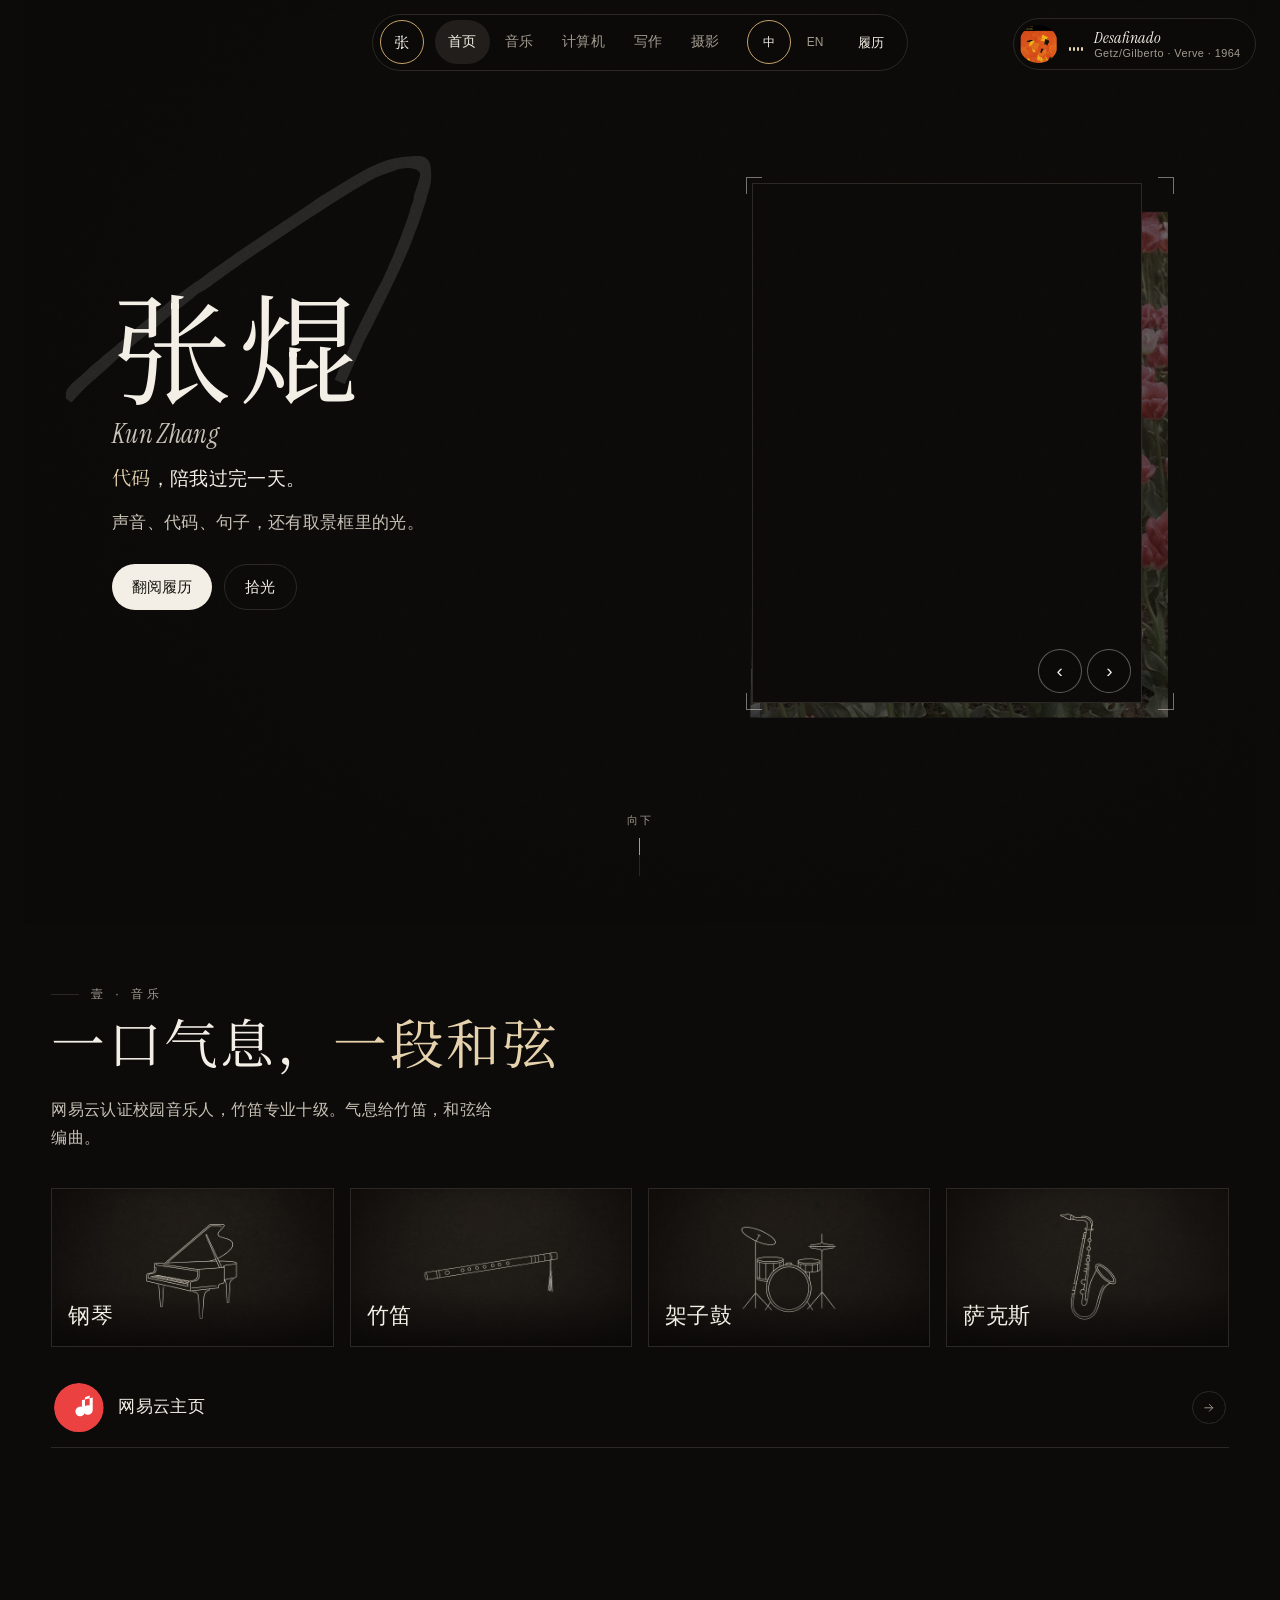
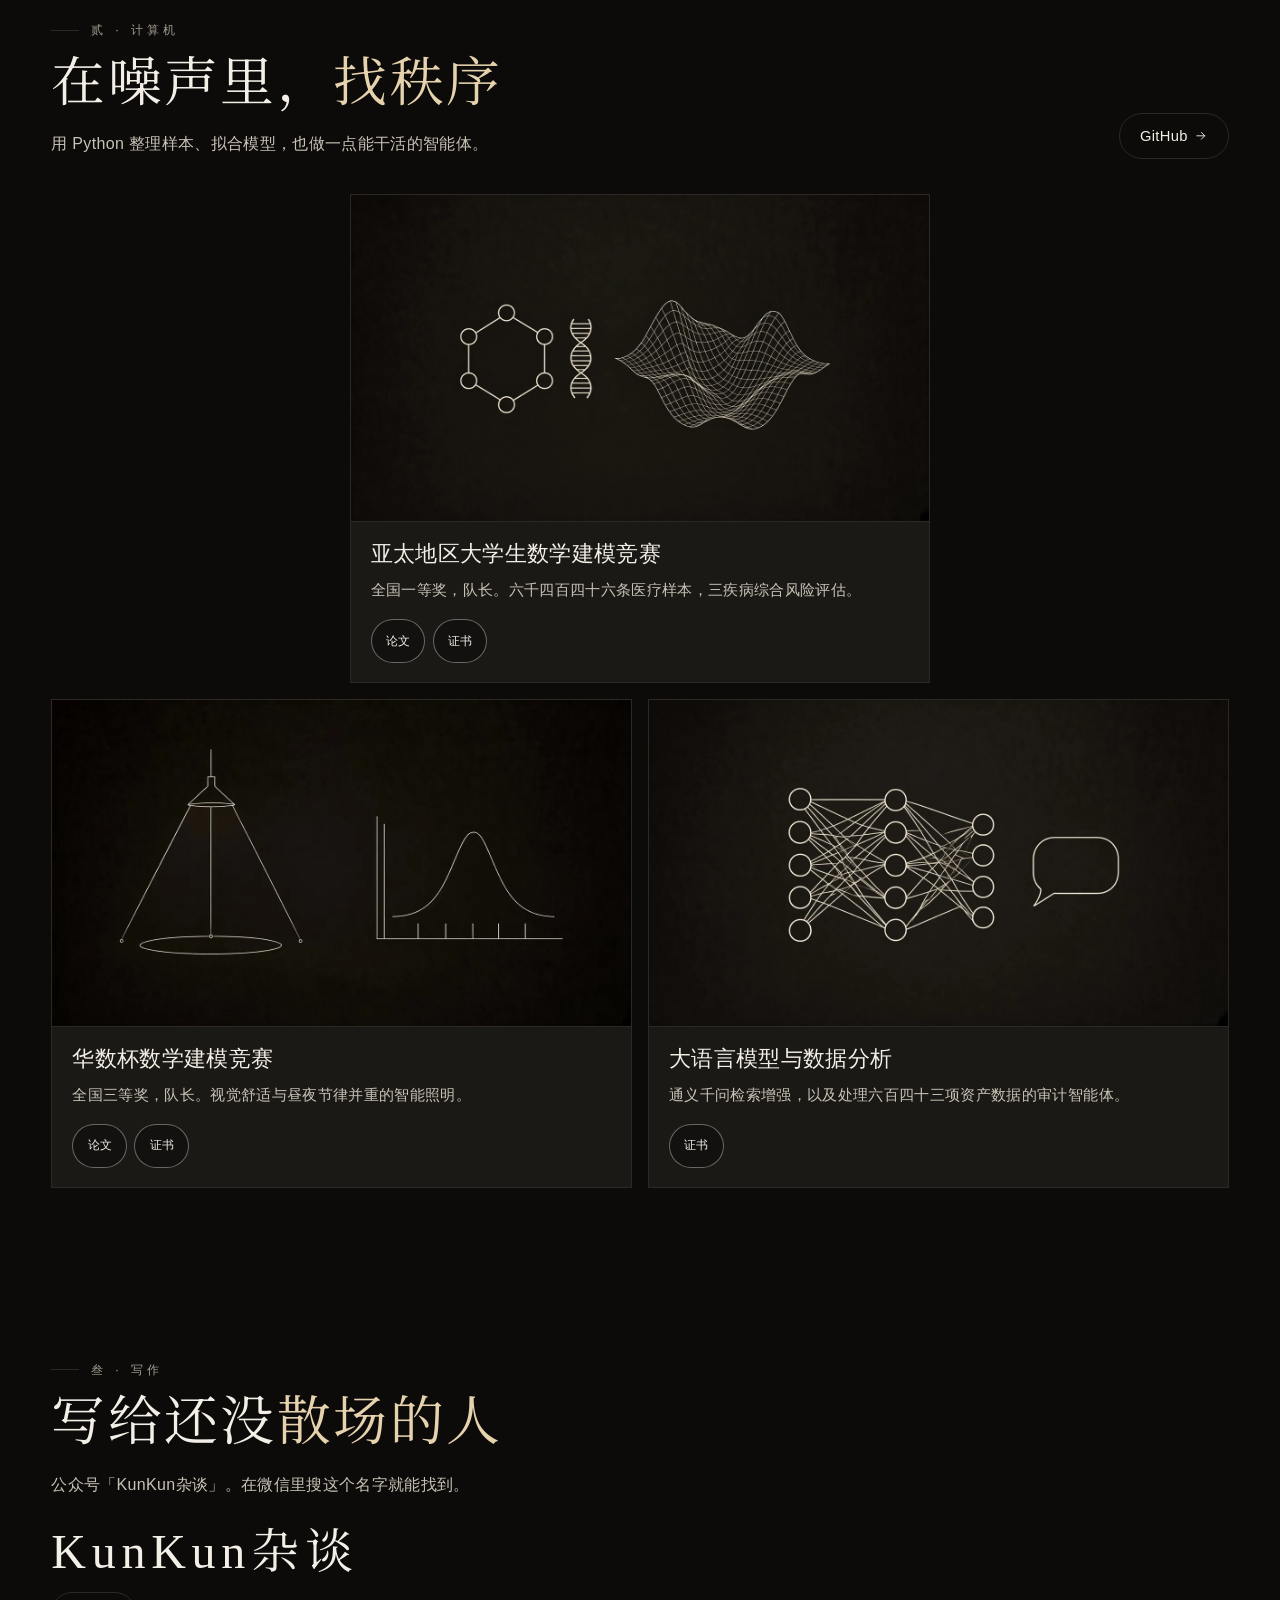
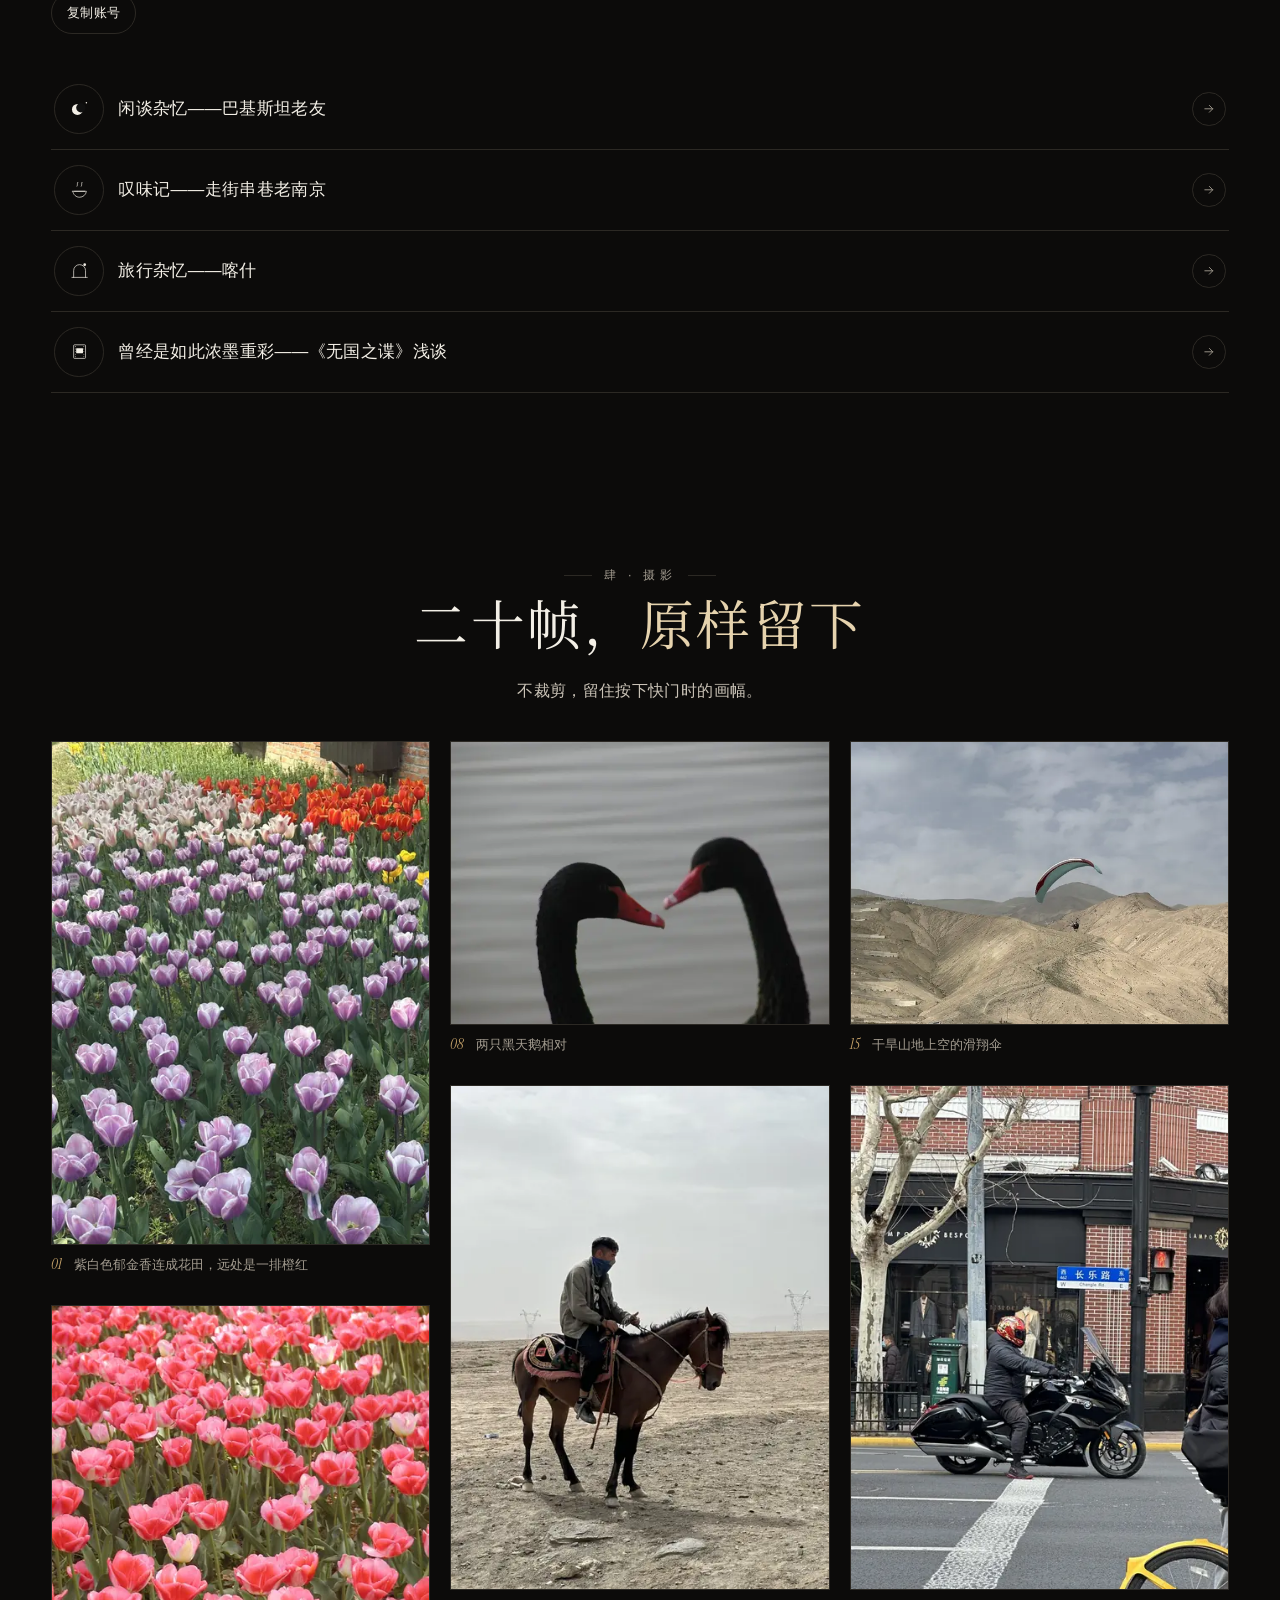
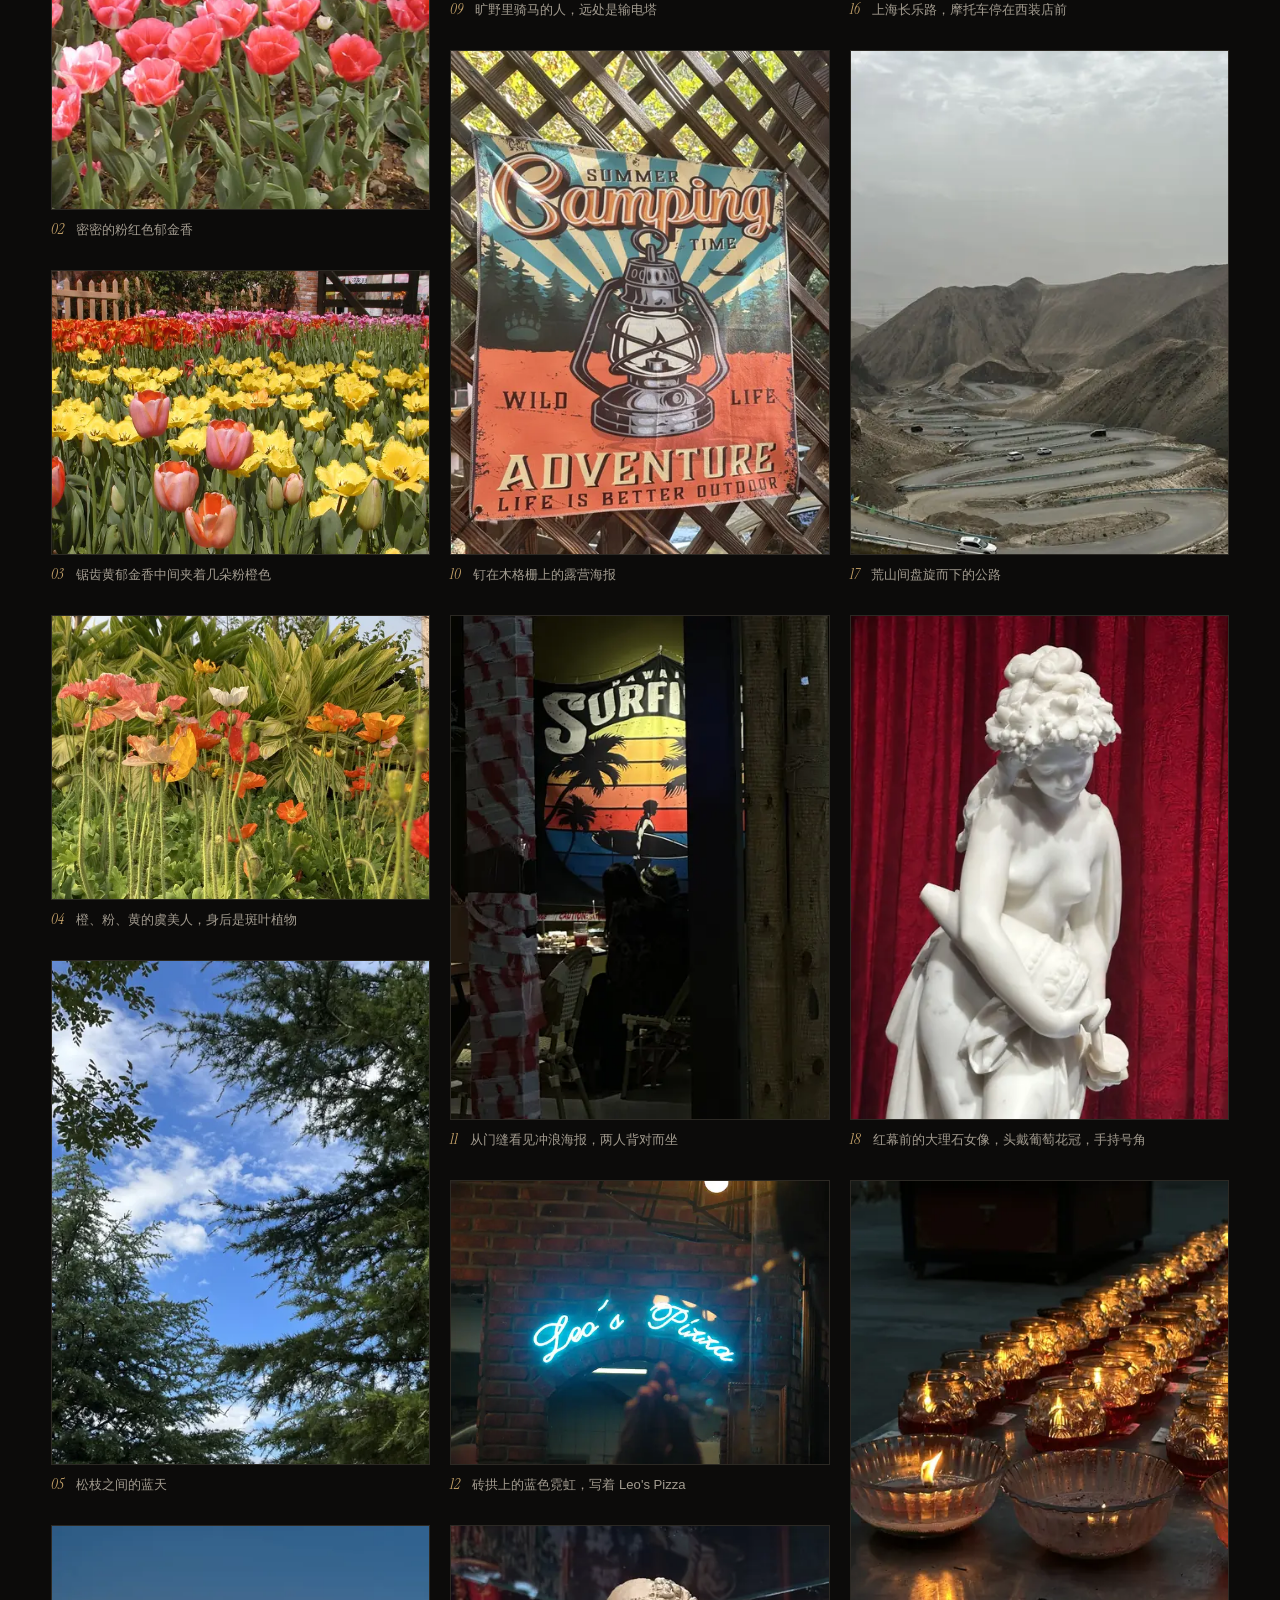
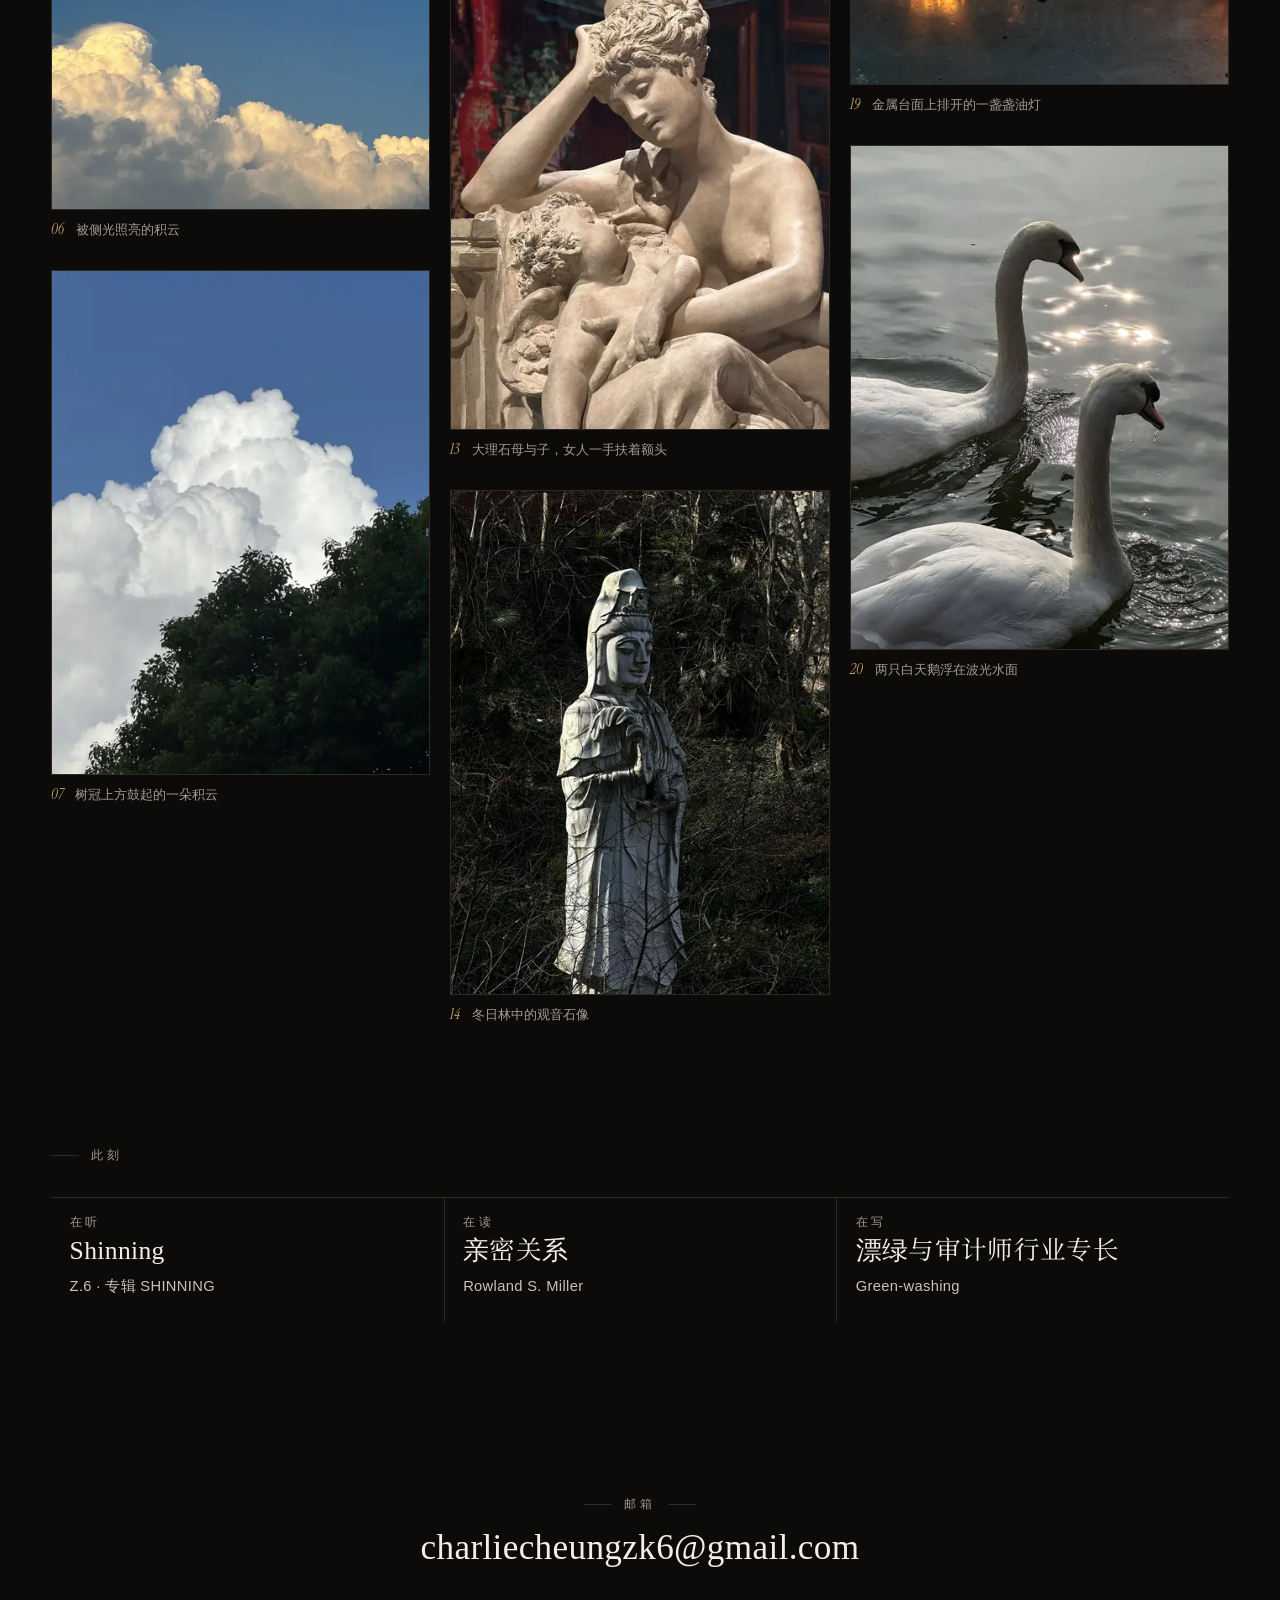
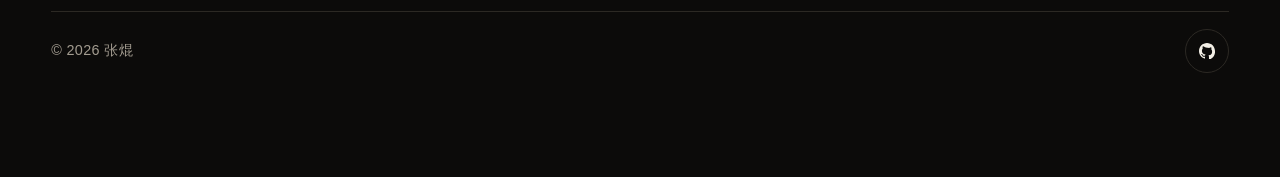
==== commit a0730238: "Write the signature with one pen, and keep each stroke hidden until it starts. Round caps were leavi" ====
--- a/index.html
+++ b/index.html
@@ -23,6 +23,7 @@
     <meta name="twitter:image" content="https://charliezk6.github.io/assets/photos/full/IMG_3786.webp" />
     <script>
       try {
+        document.documentElement.classList.add("js");
         if (localStorage.getItem("kz-lang") === "en") document.documentElement.lang = "en";
       } catch (error) {
         /* storage unavailable */
@@ -89,9 +90,9 @@
     <main>
       <section class="hero" id="home">
         <div class="hero-layout">
-        <svg class="hero-sign" viewBox="0 0 877 482" preserveAspectRatio="xMidYMid meet" fill="none" aria-hidden="true">
+        <svg class="hero-sign is-pending" viewBox="0 0 877 482" preserveAspectRatio="xMidYMid meet" fill="none" aria-hidden="true">
           <mask id="hero-sign-mask" maskUnits="userSpaceOnUse" x="0" y="0" width="877" height="482">
-            <g class="sign-pens" fill="none" stroke="#fff" stroke-linecap="round" stroke-linejoin="round" stroke-width="28">
+            <g class="sign-pens" fill="none" stroke="#fff" stroke-linecap="butt" stroke-linejoin="round" stroke-width="18">
               <path class="sign-pen" pathLength="1324.5" d="M 1.0 175.0 C 1.9 173.9 4.3 170.6 6.2 168.6 C 8.2 166.6 10.6 164.9 12.8 163.1 C 15.0 161.2 17.2 159.4 19.4 157.7 C 21.6 155.9 23.9 154.2 26.1 152.5 C 28.4 150.8 30.6 149.1 32.9 147.4 C 35.2 145.8 37.5 144.2 39.8 142.5 C 42.1 140.9 44.5 139.3 46.8 137.8 C 49.2 136.2 51.5 134.7 53.9 133.1 C 56.2 131.6 58.6 130.1 61.0 128.6 C 63.4 127.0 65.8 125.6 68.2 124.1 C 70.6 122.6 73.0 121.1 75.4 119.7 C 77.8 118.2 80.2 116.8 82.6 115.3 C 85.1 113.9 87.5 112.4 89.9 111.0 C 92.4 109.6 94.8 108.1 97.2 106.7 C 99.7 105.3 102.1 103.9 104.6 102.4 C 107.0 101.0 109.5 99.6 111.9 98.1 C 114.3 96.7 116.8 95.3 119.2 93.8 C 121.7 92.4 124.1 91.0 126.6 89.5 C 129.0 88.1 131.5 86.6 133.9 85.2 C 136.3 83.7 138.8 82.3 141.2 80.8 C 143.7 79.4 146.1 77.9 148.6 76.5 C 151.0 75.0 153.5 73.6 155.9 72.2 C 158.4 70.7 160.9 69.3 163.3 67.9 C 165.8 66.5 168.3 65.1 170.8 63.7 C 173.2 62.3 175.7 60.9 178.2 59.6 C 180.7 58.2 183.2 56.8 185.7 55.5 C 188.2 54.2 190.8 52.8 193.3 51.5 C 195.8 50.2 198.3 48.9 200.9 47.7 C 203.4 46.4 206.0 45.2 208.6 44.0 C 211.1 42.7 213.7 41.5 216.3 40.4 C 218.9 39.2 221.5 38.1 224.1 36.9 C 226.7 35.8 229.4 34.7 232.0 33.7 C 234.7 32.6 237.3 31.6 240.0 30.6 C 242.7 29.6 245.4 28.6 248.1 27.7 C 250.8 26.8 253.5 25.9 256.2 25.0 C 259.0 24.2 261.8 23.3 264.5 22.6 C 267.3 21.8 270.1 21.0 272.9 20.3 C 275.7 19.6 278.7 18.8 281.4 18.4 C 284.1 18.0 286.9 17.5 289.0 17.8 C 291.1 18.2 292.9 19.0 293.9 20.7 C 294.9 22.3 295.0 25.1 295.0 27.8 C 294.9 30.5 294.2 33.9 293.6 37.0 C 293.0 40.0 292.1 43.0 291.2 45.9 C 290.3 48.7 289.2 51.4 288.1 54.1 C 287.1 56.7 285.9 59.3 284.7 61.8 C 283.5 64.3 282.2 66.7 280.9 69.1 C 279.6 71.6 278.3 74.0 276.9 76.4 C 275.6 78.8 274.2 81.2 272.8 83.6 C 271.5 86.0 270.1 88.4 268.6 90.8 C 267.2 93.2 265.8 95.7 264.4 98.1 C 262.9 100.5 261.5 102.9 260.0 105.3 C 258.6 107.7 257.1 110.1 255.6 112.5 C 254.2 114.9 252.7 117.3 251.2 119.7 C 249.7 122.1 248.2 124.6 246.8 127.0 C 245.3 129.4 243.8 131.8 242.3 134.2 C 240.8 136.6 239.3 139.0 237.8 141.5 C 236.4 143.9 234.9 146.3 233.4 148.7 C 231.9 151.1 230.5 153.6 229.0 156.0 C 227.6 158.4 226.1 160.8 224.7 163.3 C 223.2 165.7 221.8 168.1 220.3 170.6 C 218.9 173.0 217.5 175.4 216.1 177.9 C 214.6 180.3 213.2 182.7 211.8 185.2 C 210.4 187.6 209.0 190.1 207.6 192.5 C 206.2 195.0 204.8 197.4 203.4 199.9 C 202.0 202.3 200.6 204.8 199.2 207.2 C 197.8 209.7 196.5 212.1 195.1 214.6 C 193.7 217.0 192.3 219.5 191.0 221.9 C 189.6 224.4 188.2 226.9 186.9 229.3 C 185.5 231.8 184.2 234.3 182.8 236.7 C 181.5 239.2 180.1 241.7 178.8 244.1 C 177.4 246.6 176.1 249.1 174.7 251.5 C 173.4 254.0 172.1 256.5 170.7 259.0 C 169.4 261.4 168.1 263.9 166.7 266.4 C 165.4 268.9 164.1 271.3 162.8 273.8 C 161.5 276.3 160.1 278.8 158.8 281.3 C 157.5 283.8 156.2 286.2 154.9 288.7 C 153.6 291.2 152.3 293.7 151.0 296.2 C 149.6 298.7 148.3 301.2 147.0 303.7 C 145.7 306.2 144.4 308.7 143.1 311.2 C 141.8 313.7 140.5 316.2 139.2 318.8 C 137.9 321.3 136.6 323.8 135.3 326.3 C 134.0 328.9 132.8 331.4 131.5 334.0 C 130.2 336.5 128.9 339.0 127.6 341.6 C 126.3 344.2 125.0 346.7 123.7 349.3 C 122.4 351.9 121.1 354.5 119.8 357.1 C 118.6 359.7 117.3 362.3 116.0 364.9 C 114.7 367.5 113.5 370.1 112.2 372.7 C 111.0 375.3 109.8 378.0 108.6 380.6 C 107.4 383.2 106.2 385.8 105.1 388.5 C 104.0 391.1 102.9 393.7 101.8 396.4 C 100.8 399.0 99.7 401.6 98.8 404.2 C 97.8 406.9 96.9 409.5 96.0 412.1 C 95.1 414.8 94.3 417.4 93.6 420.0 C 92.8 422.6 92.1 425.2 91.5 427.8 C 90.9 430.4 90.3 433.0 89.9 435.6 C 89.4 438.2 89.0 440.8 88.7 443.4 C 88.3 445.9 87.8 448.9 88.0 451.0 C 88.3 453.2 88.5 455.5 90.2 456.2 C 92.0 457.0 95.4 456.3 98.3 455.7 C 101.2 455.1 104.8 453.7 107.7 452.5 C 110.6 451.3 113.2 449.9 115.7 448.5 C 118.3 447.1 120.7 445.6 123.1 444.0 C 125.4 442.3 127.8 440.6 130.1 438.9 C 132.4 437.1 134.6 435.3 136.8 433.4 C 139.0 431.5 141.2 429.6 143.3 427.7 C 145.5 425.7 147.6 423.8 149.6 421.8 C 151.7 419.9 153.7 417.9 155.8 416.0 C 157.8 414.0 159.8 412.1 161.7 410.1 C 163.7 408.2 165.6 406.2 167.6 404.3 C 169.5 402.3 171.4 400.3 173.4 398.3 C 175.3 396.3 177.2 394.4 179.1 392.3 C 181.0 390.3 182.9 388.3 184.9 386.3 C 186.8 384.3 188.7 382.2 190.7 380.1 C 192.6 378.1 194.6 376.0 196.6 373.9 C 198.5 371.8 200.5 369.7 202.6 367.5 C 204.6 365.4 206.7 363.2 208.8 361.1 C 210.9 358.9 213.0 356.7 215.1 354.6 C 217.2 352.5 219.4 350.4 221.6 348.4 C 223.8 346.3 225.9 344.3 228.2 342.5 C 230.4 340.6 232.6 338.7 234.8 337.0 C 237.1 335.3 239.3 333.7 241.6 332.3 C 243.8 330.8 246.1 329.5 248.4 328.4 C 250.6 327.2 252.9 326.2 255.2 325.4 C 257.5 324.6 259.8 324.0 262.0 323.6 C 264.3 323.2 266.9 322.8 268.8 323.2 C 270.7 323.5 272.8 323.9 273.5 325.5 C 274.2 327.2 273.6 330.0 272.9 332.9 C 272.3 335.8 270.5 339.8 269.4 343.0 C 268.3 346.2 267.4 349.3 266.5 352.2 C 265.5 355.1 264.7 357.8 263.7 360.4 C 262.7 363.0 261.7 365.5 260.4 367.9 C 259.2 370.3 257.8 372.6 256.4 375.0 C 255.0 377.4 253.5 379.7 252.2 382.2 C 250.9 384.7 249.6 387.4 248.6 390.2 C 247.6 393.1 246.7 396.4 246.1 399.4 C 245.6 402.5 245.2 405.9 245.2 408.7 C 245.2 411.5 245.5 414.4 246.2 416.4 C 246.9 418.4 247.9 420.0 249.3 420.8 C 250.7 421.6 252.6 421.6 254.5 421.2 C 256.5 420.7 258.8 419.6 261.1 418.2 C 263.4 416.8 265.9 414.9 268.2 412.9 C 270.5 410.9 272.9 408.5 275.1 406.2 C 277.2 403.9 279.2 401.5 281.0 399.1 C 282.8 396.7 284.3 394.3 285.9 391.9 C 287.4 389.5 288.7 387.0 290.1 384.6 C 291.4 382.2 292.7 379.7 293.9 377.3 C 295.2 374.9 296.5 372.5 297.8 370.1 C 299.2 367.7 300.6 365.3 302.0 362.9 C 303.4 360.6 305.0 358.3 306.5 355.9 C 308.1 353.6 309.7 351.3 311.3 349.0 C 312.9 346.7 314.6 344.4 316.2 342.2 C 317.9 339.9 319.6 337.6 321.3 335.4 C 323.0 333.1 324.7 330.9 326.4 328.6 C 328.1 326.4 329.8 324.2 331.4 321.9 C 333.1 319.7 334.8 317.4 336.4 315.2 C 338.0 313.0 339.6 310.7 341.1 308.5 C 342.7 306.2 344.0 304.0 345.6 301.7 C 347.3 299.5 350.1 296.1 351.0 295.0" style="--len:1324.5;--dur:1.267s;--lag:0.000s"/>
               <path class="sign-pen" pathLength="137.3" d="M 318.0 338.0 C 319.1 337.4 322.4 334.8 324.8 334.3 C 327.3 333.8 330.1 334.6 332.8 335.0 C 335.6 335.4 338.4 336.3 341.3 336.7 C 344.1 337.2 347.1 337.8 350.0 337.7 C 352.8 337.6 355.8 337.1 358.6 336.2 C 361.4 335.2 364.2 333.7 366.8 332.1 C 369.5 330.5 372.0 328.4 374.3 326.6 C 376.6 324.8 378.8 322.9 380.7 321.1 C 382.5 319.3 384.2 317.8 385.3 315.8 C 386.5 313.8 387.1 311.6 387.6 309.1 C 388.0 306.5 387.9 303.5 388.0 300.5 C 388.1 297.5 387.9 294.3 388.0 291.2 C 388.1 288.1 388.2 284.9 388.4 281.8 C 388.6 278.7 388.8 275.6 389.1 272.6 C 389.5 269.6 389.8 266.7 390.3 263.7 C 390.8 260.8 391.7 256.5 392.0 255.0" style="--len:137.3;--dur:0.131s;--lag:1.317s"/>
               <path class="sign-pen" pathLength="117.2" d="M 389.0 320.0 C 389.3 321.5 389.6 325.7 390.5 328.7 C 391.4 331.8 392.8 335.4 394.5 338.2 C 396.1 341.0 398.4 343.8 400.6 345.3 C 402.8 346.9 405.3 347.7 407.8 347.8 C 410.3 347.9 412.9 347.0 415.5 345.9 C 418.0 344.7 420.7 342.9 423.2 341.1 C 425.7 339.3 428.2 337.0 430.6 334.9 C 433.0 332.8 435.3 330.5 437.7 328.6 C 440.1 326.6 442.5 324.5 444.9 323.0 C 447.3 321.4 449.8 320.0 452.4 319.2 C 454.9 318.4 457.5 317.9 460.3 318.2 C 463.1 318.5 466.2 319.8 469.1 321.1 C 472.1 322.4 476.5 325.2 478.0 326.0" style="--len:117.2;--dur:0.112s;--lag:1.498s"/>
@@ -105,7 +106,7 @@
               <path class="sign-pen" pathLength="12.8" d="M 499.0 230.0 C 499.6 229.7 501.5 228.5 502.8 228.0 C 504.2 227.5 505.6 226.9 506.9 226.9 C 508.3 226.9 510.3 227.8 511.0 228.0" style="--len:12.8;--dur:0.050s;--lag:1.713s"/>
             </g>
           </mask>
-          <g class="sign-ink" mask="url(#hero-sign-mask)" fill="#f3efe6">
+          <g class="sign-ink" fill="#f3efe6">
             <path d="M 83.50 461.11 C 80.63 460.51 80.49 460.24 80.20 454.66 C 80.02 451.33 80.57 446.61 81.47 443.67 C 82.33 440.82 83.99 435.35 85.16 431.50 C 86.33 427.65 87.67 423.60 88.15 422.50 C 88.62 421.40 89.64 418.48 90.41 416.00 C 92.31 409.94 94.98 403.28 99.84 392.50 C 102.08 387.55 106.46 377.43 109.58 370.00 C 115.83 355.16 139.06 308.82 148.95 291.50 C 152.41 285.45 157.14 276.90 159.47 272.50 C 161.80 268.10 166.32 259.55 169.52 253.50 C 172.72 247.45 176.31 240.93 177.49 239.00 C 178.68 237.07 181.10 232.57 182.89 229.00 C 184.67 225.43 186.95 221.15 187.96 219.50 C 188.97 217.85 191.18 213.87 192.87 210.66 C 194.56 207.45 199.00 199.67 202.72 193.37 C 206.45 187.07 210.77 179.57 212.32 176.71 C 213.88 173.84 216.65 169.25 218.49 166.50 C 220.32 163.75 223.50 158.35 225.56 154.50 C 228.85 148.32 232.65 142.09 240.51 130.00 C 246.49 120.81 248.58 117.58 249.50 116.10 C 250.05 115.22 251.47 113.11 252.67 111.42 C 253.87 109.72 255.72 106.80 256.79 104.92 C 257.87 103.04 261.10 97.45 263.97 92.50 C 269.28 83.37 281.13 59.35 282.51 54.92 C 282.93 53.59 283.88 51.61 284.63 50.53 C 285.39 49.44 286.00 47.79 286.00 46.86 C 286.00 45.93 286.67 43.89 287.49 42.33 C 290.05 37.46 293.00 30.17 293.00 28.73 C 293.00 23.80 282.26 21.28 272.99 24.04 C 271.07 24.61 267.43 25.48 264.91 25.98 C 256.07 27.73 234.02 38.18 182.00 65.30 C 149.58 82.19 146.74 83.75 121.83 98.14 C 118.15 100.26 114.61 102.00 113.96 102.00 C 113.30 102.00 110.68 103.49 108.13 105.31 C 105.59 107.14 99.00 111.27 93.50 114.51 C 88.00 117.74 82.60 121.15 81.50 122.08 C 80.40 123.02 75.67 126.11 71.00 128.96 C 59.77 135.79 44.37 146.13 40.00 149.75 C 38.08 151.35 34.02 154.35 31.00 156.42 C 19.96 163.97 15.14 167.63 7.89 173.95 L 0.50 180.40 L 0.20 174.57 C -0.16 167.72 0.74 166.43 11.00 159.20 C 14.58 156.68 18.18 154.01 19.00 153.26 C 19.82 152.51 24.77 149.09 30.00 145.66 C 44.68 136.01 47.24 134.28 51.00 131.50 C 54.62 128.82 69.80 118.70 77.89 113.57 C 80.42 111.96 84.75 109.20 87.50 107.43 C 90.25 105.66 94.08 103.36 96.00 102.32 C 97.92 101.28 101.44 99.19 103.80 97.67 C 106.17 96.15 109.32 94.39 110.80 93.75 C 112.29 93.11 115.30 91.39 117.50 89.93 C 119.70 88.47 123.75 86.07 126.50 84.61 C 129.25 83.14 133.30 80.91 135.50 79.65 C 137.70 78.39 144.00 74.97 149.50 72.05 C 155.00 69.14 163.10 64.84 167.50 62.50 C 171.90 60.16 182.03 54.86 190.02 50.73 C 198.00 46.60 206.91 41.82 209.81 40.11 C 212.71 38.40 215.34 37.00 215.65 37.00 C 215.96 37.00 222.12 34.12 229.35 30.60 C 256.65 17.32 267.34 14.00 282.79 14.00 C 295.59 14.00 298.97 15.11 300.98 19.94 C 302.55 23.75 301.53 34.81 299.08 40.50 C 298.13 42.70 296.56 46.52 295.58 49.00 C 293.19 55.09 287.67 67.22 285.12 72.00 C 284.67 72.83 283.24 75.75 281.93 78.50 C 279.09 84.46 267.08 105.12 259.55 117.00 C 256.59 121.67 251.62 129.55 248.52 134.50 C 245.42 139.45 241.44 145.62 239.69 148.20 C 237.93 150.79 235.15 155.24 233.50 158.10 C 231.85 160.95 227.94 167.61 224.81 172.89 C 221.69 178.18 217.27 185.88 215.01 190.00 C 212.74 194.12 209.14 200.43 207.00 204.00 C 204.87 207.57 201.91 212.74 200.42 215.49 C 198.94 218.23 196.58 222.28 195.18 224.49 C 193.78 226.69 189.52 234.57 185.70 242.00 C 172.09 268.50 166.71 278.56 164.01 282.50 C 161.48 286.20 151.47 305.17 138.27 331.24 C 135.28 337.15 132.42 342.24 131.92 342.55 C 131.41 342.86 131.00 343.94 131.00 344.94 C 131.00 345.94 130.32 347.32 129.50 348.00 C 128.68 348.68 128.00 349.82 128.00 350.52 C 128.00 351.23 126.17 355.79 123.92 360.65 C 121.68 365.52 119.47 370.40 119.02 371.50 C 118.57 372.60 116.41 377.55 114.21 382.50 C 112.02 387.45 109.53 393.30 108.69 395.50 C 107.85 397.70 105.82 402.88 104.18 407.00 C 102.54 411.12 99.34 420.12 97.08 427.00 C 94.81 433.88 92.30 441.45 91.49 443.84 C 88.40 453.01 93.17 454.21 107.08 447.79 C 124.08 439.94 141.07 426.29 163.63 402.36 C 190.57 373.79 225.48 339.51 233.50 333.75 C 251.73 320.65 259.55 315.94 266.33 313.98 C 275.17 311.43 279.75 315.88 278.62 325.94 C 277.41 336.76 276.62 339.55 269.39 358.50 C 268.55 360.70 267.63 363.40 267.33 364.50 C 267.04 365.60 265.27 369.55 263.40 373.28 C 261.53 377.00 260.00 380.60 260.00 381.28 C 259.99 381.95 258.42 385.56 256.50 389.31 C 254.57 393.06 253.00 396.57 253.00 397.12 C 253.00 397.66 252.08 400.14 250.95 402.61 C 248.52 407.95 248.60 415.73 251.10 417.29 C 255.19 419.86 263.38 414.12 272.59 402.23 C 276.12 397.69 279.00 393.67 279.00 393.31 C 279.00 392.69 282.64 386.97 289.18 377.34 C 290.73 375.05 292.00 372.86 292.00 372.47 C 292.00 372.08 293.50 369.68 295.34 367.13 C 297.17 364.59 300.11 360.02 301.87 357.00 C 305.78 350.27 306.75 348.67 310.25 343.20 C 311.76 340.83 313.00 338.71 313.00 338.48 C 313.00 338.02 323.77 321.21 330.88 310.58 C 342.31 293.49 354.10 285.43 356.52 293.05 C 357.41 295.85 356.27 298.71 351.61 305.39 C 349.35 308.63 345.98 313.58 344.11 316.39 C 342.25 319.20 339.66 322.77 338.36 324.33 C 333.21 330.49 336.35 334.00 347.01 334.00 C 356.28 334.00 360.91 331.89 369.70 323.66 C 380.28 313.77 382.00 309.28 382.00 291.58 C 382.00 277.40 384.56 258.56 387.14 253.74 C 388.64 250.93 393.01 249.58 394.81 251.38 C 396.89 253.46 397.17 277.71 395.32 295.00 C 393.62 310.93 394.30 324.45 397.11 330.70 C 398.15 333.00 399.00 335.38 399.00 335.97 C 399.00 337.50 407.01 346.00 408.46 346.00 C 410.91 346.00 419.54 339.36 430.86 328.78 C 445.20 315.37 450.54 312.46 459.15 313.36 C 465.71 314.04 470.36 316.06 473.77 319.71 C 478.28 324.54 480.67 321.28 484.88 304.50 C 488.39 290.55 489.27 284.83 489.99 271.50 C 490.37 264.35 491.21 257.23 491.84 255.68 C 492.48 254.14 493.00 251.77 493.00 250.43 C 493.00 246.28 498.93 230.63 501.47 228.08 C 506.51 223.03 512.51 225.39 513.56 232.83 C 513.93 235.40 514.84 240.20 515.60 243.50 C 516.35 246.80 516.99 253.10 517.02 257.50 C 517.04 261.90 517.52 268.65 518.08 272.50 C 518.64 276.35 519.36 282.77 519.68 286.77 C 520.00 290.77 520.72 294.33 521.28 294.68 C 522.66 295.53 525.00 292.16 525.00 289.31 C 525.00 288.05 525.84 284.42 526.87 281.25 C 527.89 278.09 529.20 273.25 529.78 270.50 C 533.37 253.26 535.11 249.00 538.55 249.00 C 541.26 249.00 541.88 256.39 539.56 260.89 C 538.76 262.43 537.79 266.12 537.40 269.09 C 537.00 272.07 536.08 275.95 535.34 277.72 C 534.60 279.49 534.00 282.78 534.00 285.03 C 534.00 287.29 533.49 290.08 532.87 291.25 C 532.24 292.41 531.16 295.64 530.45 298.43 C 529.74 301.22 528.48 305.92 527.64 308.87 C 525.22 317.41 519.76 321.76 516.09 318.09 C 514.04 316.04 510.00 300.05 510.00 294.01 C 510.00 291.74 509.53 286.87 508.96 283.19 C 508.39 279.51 507.60 269.56 507.21 261.08 C 506.43 244.13 505.47 241.90 502.16 249.37 C 499.36 255.69 497.53 266.89 497.47 278.00 C 497.41 290.88 496.21 301.24 493.92 308.86 C 492.86 312.35 492.00 316.23 492.00 317.48 C 492.00 318.73 491.05 321.94 489.88 324.62 C 485.14 335.55 479.18 337.93 472.95 331.38 C 463.38 321.32 453.06 320.75 443.41 329.75 C 414.05 357.14 410.77 358.76 400.22 351.09 C 392.03 345.14 391.10 343.85 388.06 334.29 C 384.39 322.72 384.45 322.74 376.77 330.34 C 368.27 338.76 361.96 341.97 352.09 342.92 C 342.91 343.80 337.06 342.84 330.75 339.44 C 328.14 338.03 325.55 337.16 325.00 337.50 C 323.69 338.31 316.02 350.08 312.63 356.50 C 311.17 359.25 309.43 362.40 308.76 363.50 C 305.97 368.06 300.86 376.09 294.75 385.50 C 291.18 391.00 287.50 396.85 286.59 398.50 C 280.30 409.78 267.57 423.39 260.07 426.82 C 247.18 432.73 235.66 426.60 237.33 414.72 C 238.36 407.38 243.54 392.89 249.26 381.39 C 252.30 375.28 255.99 366.78 257.46 362.51 C 258.94 358.23 261.17 352.43 262.41 349.62 C 267.64 337.81 270.70 326.30 269.04 324.64 C 267.44 323.04 263.83 324.73 252.10 332.58 C 246.41 336.39 240.58 340.28 239.14 341.23 C 231.22 346.47 197.59 377.97 191.34 386.00 C 186.41 392.34 154.00 425.28 144.96 433.15 C 128.39 447.56 108.16 459.46 98.38 460.54 C 88.46 461.64 86.43 461.72 83.50 461.11 Z"/>
             <path d="M 751.85 360.54 C 739.62 357.17 727.46 341.46 725.89 327.00 C 725.44 322.88 724.68 316.12 724.19 312.00 C 723.28 304.22 724.06 290.80 725.87 283.00 C 726.44 280.52 726.94 276.25 726.97 273.50 C 727.00 270.75 727.68 266.70 728.47 264.50 C 729.26 262.30 729.93 258.78 729.96 256.68 C 729.98 254.59 730.51 251.92 731.13 250.76 C 731.75 249.60 732.63 245.38 733.08 241.38 C 733.52 237.38 734.59 232.76 735.45 231.11 C 736.30 229.45 737.00 226.78 737.00 225.16 C 737.00 223.55 737.67 220.94 738.49 219.36 C 740.01 216.46 740.54 209.87 739.36 208.69 C 739.00 208.34 737.25 209.33 735.46 210.90 C 733.67 212.47 729.16 215.20 725.44 216.95 C 718.76 220.11 718.63 220.13 714.49 218.55 C 706.96 215.67 705.46 213.12 705.73 203.56 C 705.94 195.78 706.25 194.73 711.08 185.40 C 713.90 179.96 716.78 174.82 717.49 174.00 C 718.19 173.18 720.21 169.91 721.98 166.75 C 725.64 160.19 724.69 158.56 718.94 161.53 C 713.83 164.17 702.44 163.26 697.40 159.80 C 690.12 154.81 690.56 153.39 689.97 184.00 C 689.46 210.08 688.02 231.81 685.98 244.00 C 683.85 256.83 682.14 264.26 681.11 265.29 C 680.50 265.90 679.98 267.10 679.97 267.95 C 679.95 268.80 679.06 271.30 678.00 273.50 C 676.94 275.70 676.05 278.19 676.03 279.03 C 676.02 279.87 675.39 281.44 674.64 282.53 C 673.89 283.61 671.64 287.54 669.65 291.26 C 661.43 306.56 652.70 315.00 645.10 315.00 C 631.71 315.00 622.03 300.91 621.98 281.36 C 621.97 272.79 618.68 251.28 617.15 249.75 C 612.21 244.81 578.36 277.94 554.86 310.71 C 552.31 314.26 548.87 318.59 547.20 320.33 C 545.54 322.08 541.72 327.20 538.71 331.73 C 531.96 341.88 520.67 354.48 516.95 356.02 C 512.64 357.81 510.00 355.91 510.00 351.02 C 510.00 348.88 510.41 346.87 510.90 346.56 C 511.40 346.25 513.16 343.64 514.81 340.75 C 516.46 337.86 519.76 333.17 522.15 330.33 C 524.54 327.48 527.98 322.98 529.80 320.33 C 536.10 311.11 557.00 278.24 557.00 277.54 C 557.00 277.30 558.29 275.17 559.86 272.80 C 562.84 268.32 569.38 256.46 574.08 247.00 C 579.39 236.34 584.00 226.38 584.00 225.59 C 584.00 225.16 584.64 223.38 585.42 221.65 C 590.65 210.06 593.90 201.50 594.49 197.79 C 594.87 195.43 595.81 191.57 596.59 189.22 C 597.37 186.86 598.02 182.81 598.04 180.22 C 598.07 177.62 598.74 173.70 599.53 171.50 C 601.79 165.22 601.47 153.86 598.93 150.63 C 595.43 146.19 592.53 147.08 585.08 154.91 C 570.34 170.38 569.28 171.71 568.55 175.63 C 567.67 180.37 565.45 183.00 562.35 183.00 C 558.22 183.00 559.08 176.41 564.01 170.22 C 566.22 167.45 568.68 163.61 569.49 161.69 C 571.04 157.98 581.42 143.73 584.79 140.69 C 585.97 139.62 588.99 138.67 592.15 138.37 C 598.98 137.73 603.22 139.93 607.72 146.46 C 610.88 151.04 611.00 151.58 611.00 161.03 C 611.00 176.33 602.92 211.31 597.44 219.71 C 596.65 220.93 596.00 222.60 596.00 223.41 C 596.00 224.76 590.42 237.60 587.70 242.50 C 587.09 243.60 584.50 248.32 581.95 253.00 C 575.18 265.40 567.25 278.80 564.57 282.38 C 558.90 289.95 560.71 293.16 566.53 285.85 C 575.10 275.10 594.12 254.30 598.69 250.70 C 610.89 241.08 613.43 239.55 617.19 239.55 C 626.07 239.55 630.56 248.17 631.99 268.00 C 632.48 274.88 633.37 282.07 633.95 283.99 C 634.53 285.91 635.00 289.25 635.00 291.41 C 635.00 296.49 639.07 303.55 642.49 304.41 C 647.49 305.66 654.50 298.91 662.11 285.50 C 664.30 281.65 666.50 277.82 667.00 277.00 C 669.47 272.91 673.78 261.27 675.05 255.24 C 675.54 252.89 676.41 250.11 676.97 249.05 C 677.54 248.00 678.00 244.72 678.00 241.78 C 678.00 238.84 678.72 233.98 679.60 230.97 C 681.21 225.43 682.03 210.12 683.50 158.00 C 684.32 128.81 684.70 125.95 688.00 124.31 C 691.76 122.44 693.20 124.59 693.96 133.19 C 695.30 148.54 703.34 155.41 715.97 152.01 C 720.85 150.69 739.32 132.74 745.72 123.10 C 751.28 114.72 781.77 84.82 784.37 85.20 C 792.82 86.42 785.34 100.92 765.14 122.50 C 760.50 127.45 755.99 132.67 755.11 134.09 C 754.22 135.52 751.57 139.12 749.20 142.09 C 741.15 152.23 734.66 161.49 730.68 168.50 C 728.50 172.35 725.69 176.73 724.44 178.23 C 723.19 179.73 721.85 182.39 721.47 184.14 C 721.08 185.89 719.69 189.36 718.37 191.83 C 712.39 203.10 712.99 209.00 720.13 209.00 C 723.71 209.00 725.05 208.32 729.54 204.25 C 732.41 201.64 737.80 197.25 741.52 194.50 C 745.23 191.75 748.81 189.10 749.48 188.60 C 751.19 187.34 755.65 188.66 756.42 190.66 C 757.02 192.21 754.52 201.14 751.36 208.78 C 750.61 210.59 750.00 213.08 750.00 214.32 C 750.00 215.56 749.10 219.13 748.00 222.26 C 746.90 225.39 746.00 229.00 746.00 230.28 C 746.00 231.55 745.53 233.07 744.95 233.65 C 744.37 234.23 743.50 238.26 743.01 242.60 C 742.53 246.95 741.44 252.30 740.61 254.50 C 739.77 256.70 739.07 259.68 739.04 261.13 C 739.02 262.57 738.33 266.85 737.50 270.63 C 735.03 282.01 734.21 302.28 735.61 317.36 C 737.07 333.03 738.80 337.39 746.96 345.87 L 752.12 351.24 L 760.31 350.79 C 767.82 350.38 769.07 349.99 775.40 346.09 C 779.20 343.75 783.40 341.42 784.74 340.91 C 791.97 338.16 809.76 320.59 817.43 308.63 C 822.15 301.25 834.00 280.96 834.00 280.23 C 834.00 279.95 834.96 277.64 836.14 275.11 C 843.74 258.75 846.77 246.62 843.55 245.38 C 842.15 244.84 840.03 246.14 824.00 257.30 C 813.92 264.33 801.94 271.71 797.85 273.42 C 796.01 274.19 791.36 277.11 787.52 279.91 C 779.80 285.54 777.46 286.11 775.92 282.72 C 773.66 277.76 778.14 272.86 791.80 265.38 C 808.75 256.11 809.68 255.48 824.65 243.28 C 835.14 234.73 838.41 233.00 845.32 232.37 C 855.95 231.41 858.12 235.40 854.93 250.00 C 852.73 260.04 848.45 272.60 846.91 273.56 C 846.40 273.87 844.24 277.58 842.10 281.81 C 839.96 286.04 837.06 291.52 835.66 294.00 C 834.26 296.48 832.48 299.62 831.71 301.00 C 829.18 305.48 821.78 317.40 818.97 321.51 C 814.88 327.50 797.83 344.21 791.79 348.15 C 772.67 360.61 763.00 363.61 751.85 360.54 Z"/>
           </g>
--- a/css/styles.css
+++ b/css/styles.css
@@ -520,15 +520,8 @@
   --sign-start: 2.52s;
 }
 
-.hero-sign .sign-pen {
-  stroke-dasharray: var(--len);
-  stroke-dashoffset: var(--len);
-  animation-name: sign-write;
-  animation-duration: var(--dur);
-  animation-timing-function: ease-out;
-  animation-fill-mode: forwards;
-  animation-iteration-count: 1;
-  animation-delay: calc(var(--sign-start) + var(--lag));
+html.js .hero-sign.is-pending .sign-ink {
+  visibility: hidden;
 }
 
 .hero-marks {
@@ -1929,10 +1922,6 @@
 @keyframes ken {
   from { transform: scale(1.012); }
   to { transform: scale(1.046); }
-}
-
-@keyframes sign-write {
-  to { stroke-dashoffset: 0; }
 }
 
 @keyframes sheen {
@@ -2048,7 +2037,6 @@
   .work-photo,
   .hero-slide,
   .hero-sheet,
-  .hero-sign .sign-pen,
   .doc-skeleton,
   .doc-skeleton-block {
     animation: none;
@@ -2061,8 +2049,4 @@
     animation: none;
     opacity: 1;
   }
-  .hero-sign .sign-pen {
-    animation: none;
-    stroke-dashoffset: 0;
-  }
-}
+}
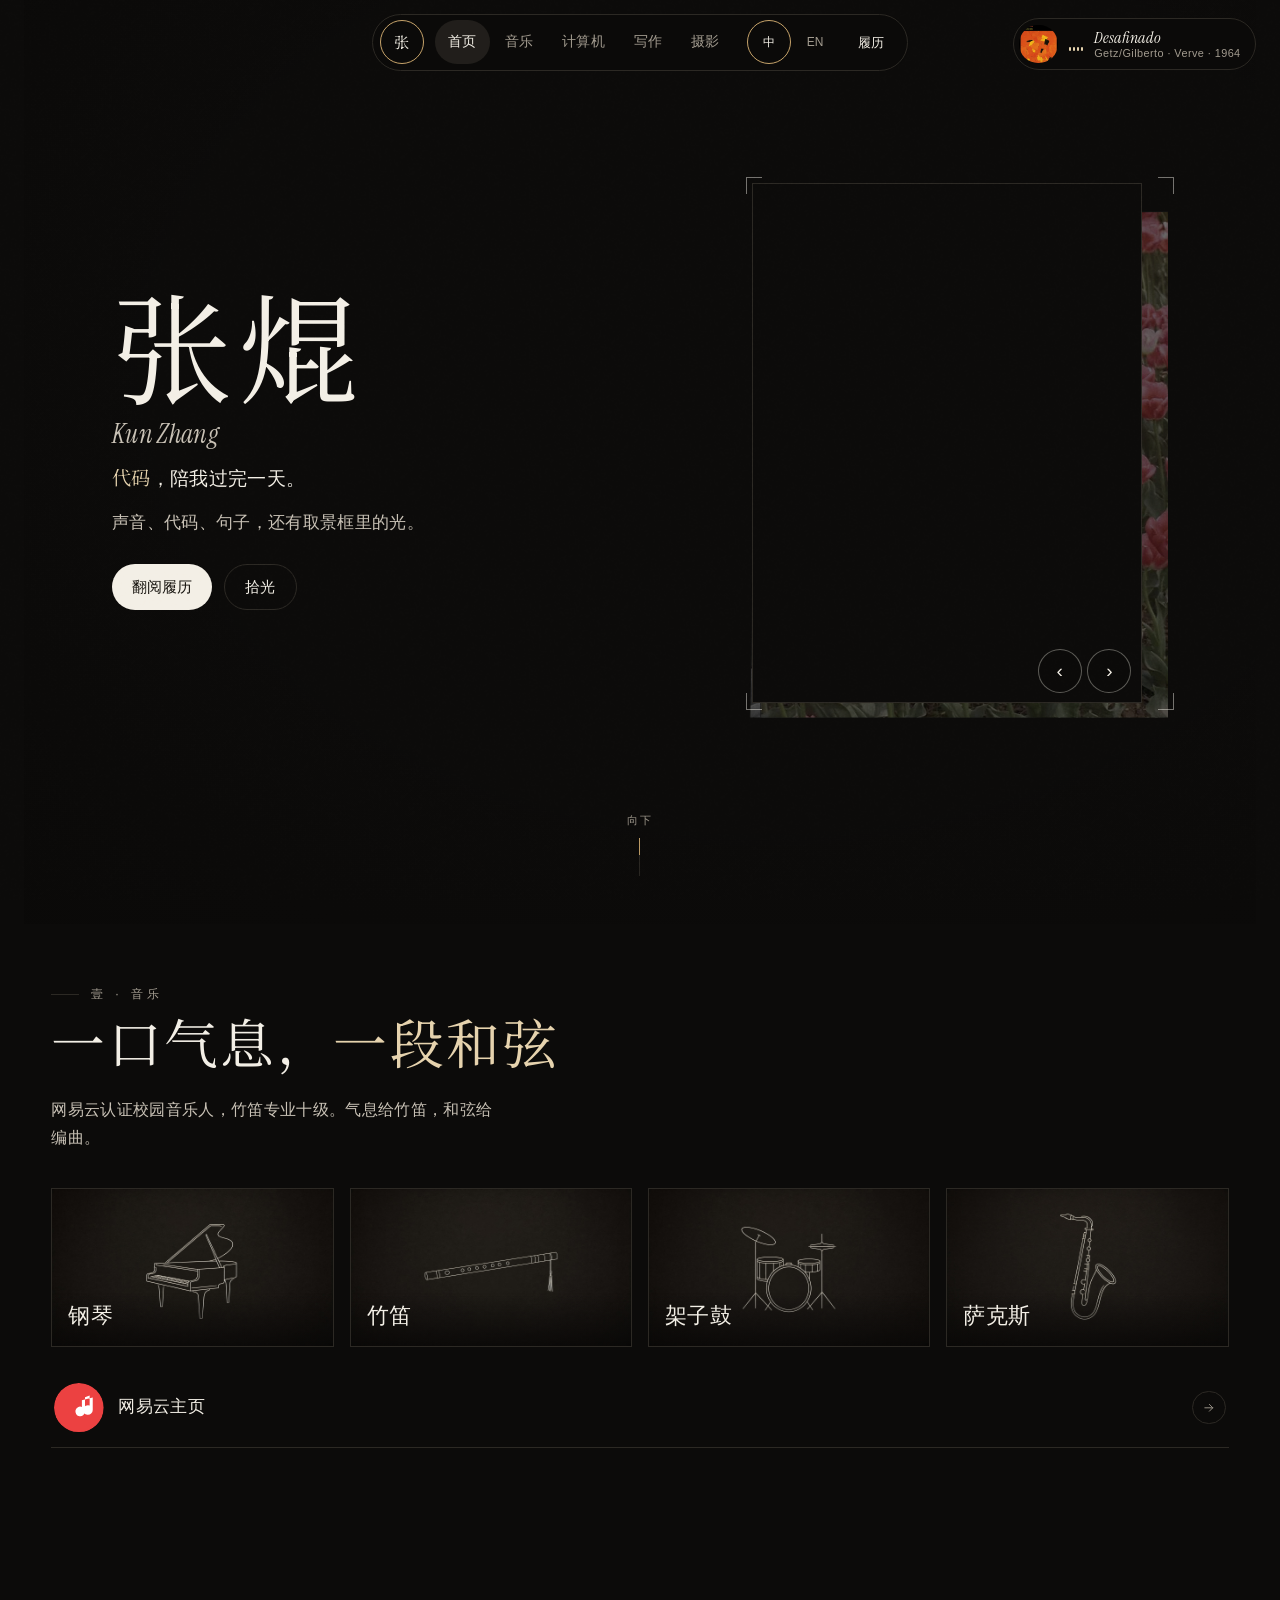
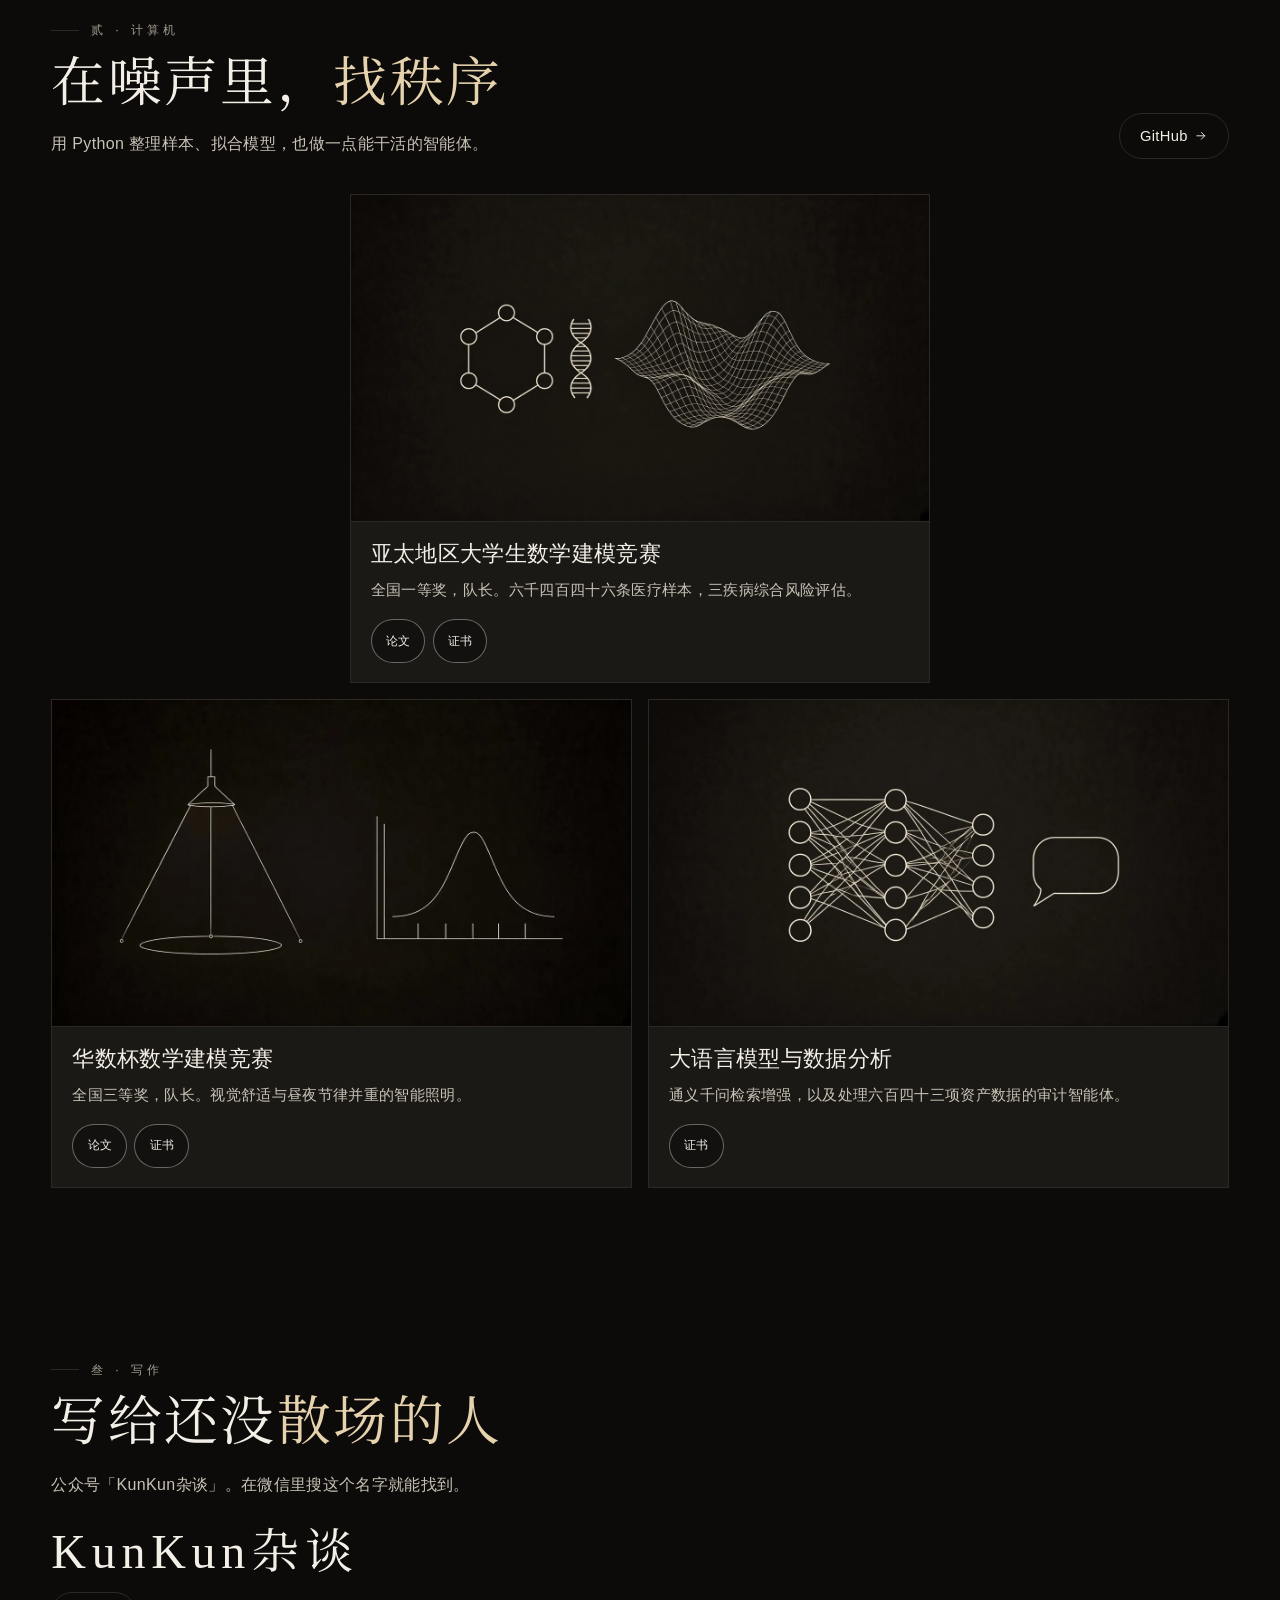
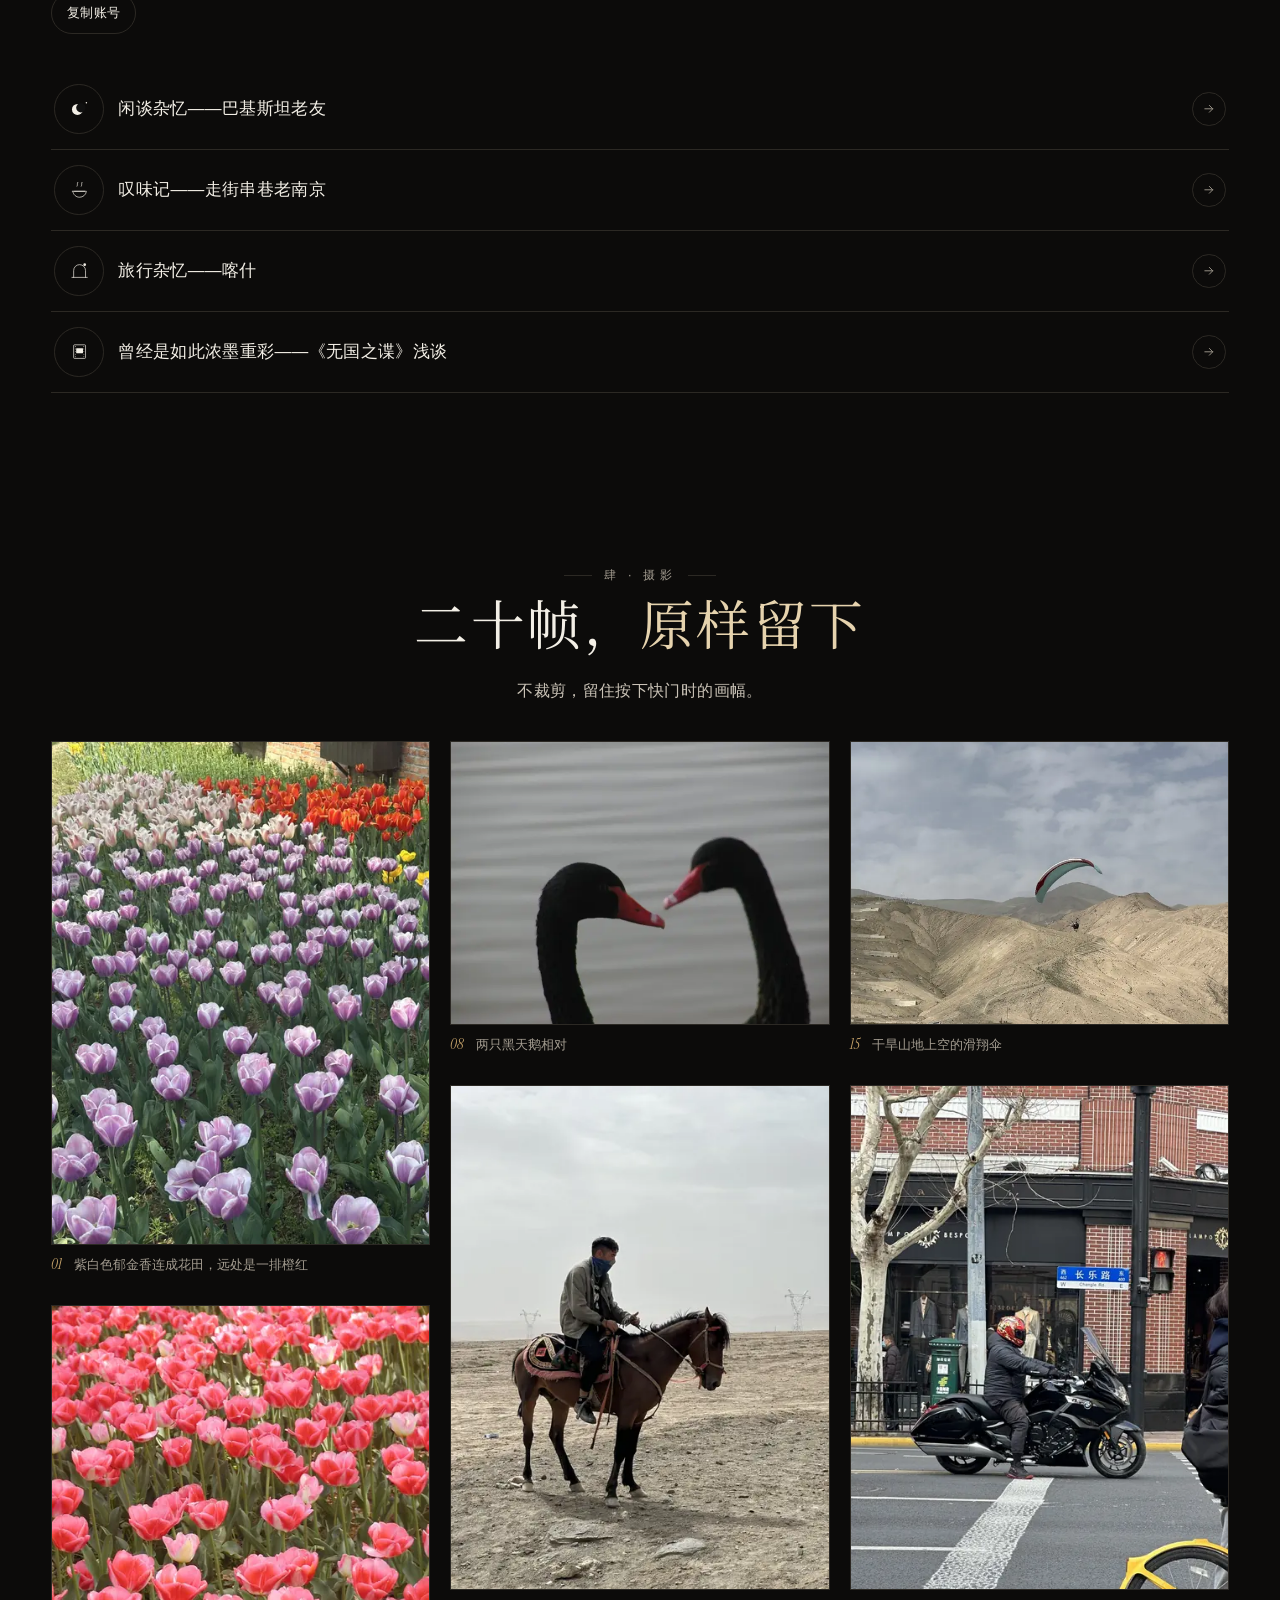
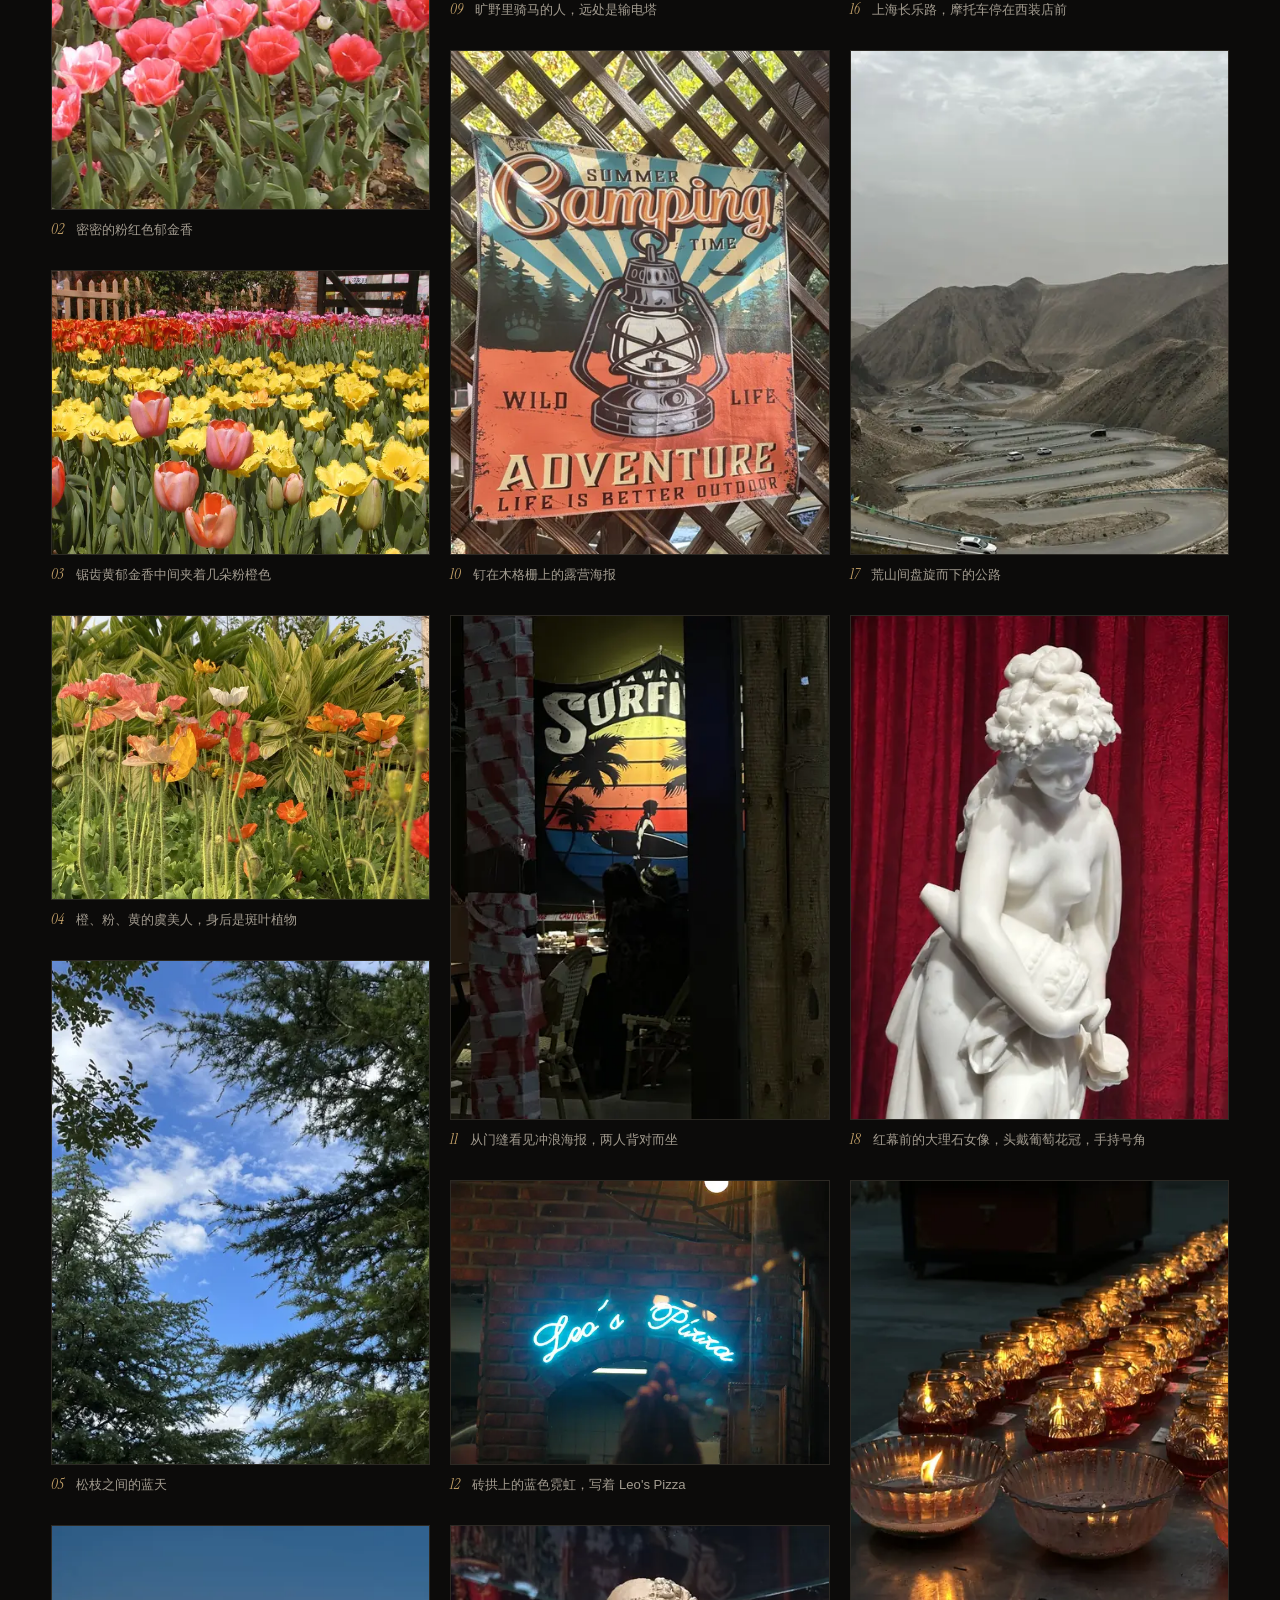
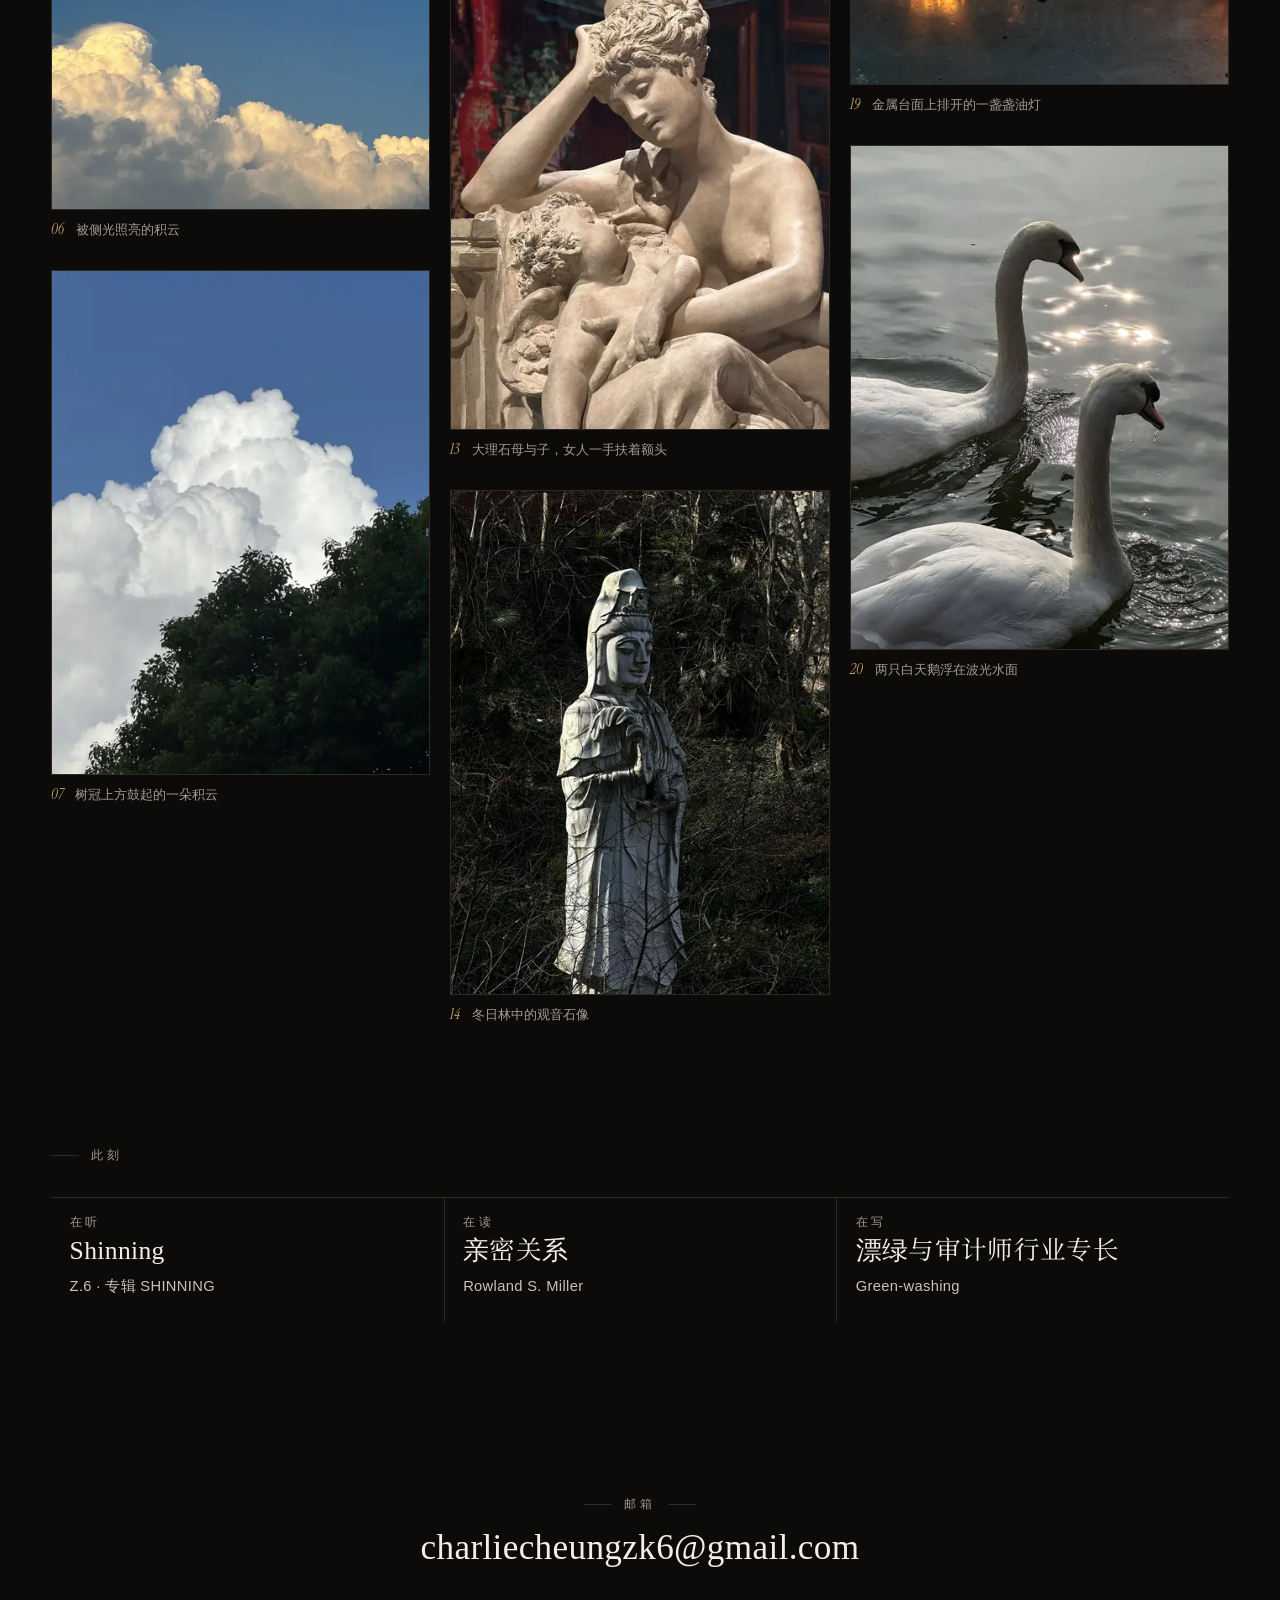
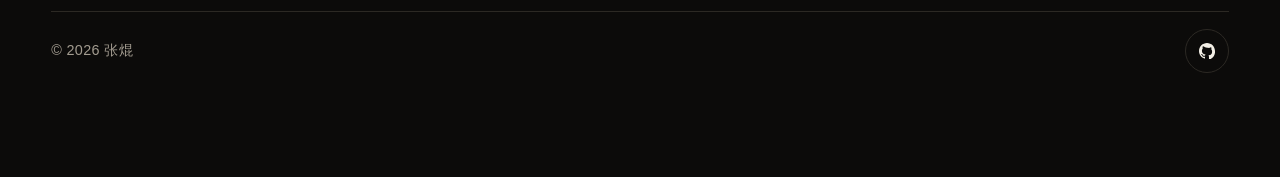
==== commit 85082b75: "adjust the animation of signature" ====
--- a/index.html
+++ b/index.html
@@ -91,23 +91,20 @@
       <section class="hero" id="home">
         <div class="hero-layout">
         <svg class="hero-sign is-pending" viewBox="0 0 877 482" preserveAspectRatio="xMidYMid meet" fill="none" aria-hidden="true">
-          <mask id="hero-sign-mask" maskUnits="userSpaceOnUse" x="0" y="0" width="877" height="482">
-            <g class="sign-pens" fill="none" stroke="#fff" stroke-linecap="butt" stroke-linejoin="round" stroke-width="18">
-              <path class="sign-pen" pathLength="1324.5" d="M 1.0 175.0 C 1.9 173.9 4.3 170.6 6.2 168.6 C 8.2 166.6 10.6 164.9 12.8 163.1 C 15.0 161.2 17.2 159.4 19.4 157.7 C 21.6 155.9 23.9 154.2 26.1 152.5 C 28.4 150.8 30.6 149.1 32.9 147.4 C 35.2 145.8 37.5 144.2 39.8 142.5 C 42.1 140.9 44.5 139.3 46.8 137.8 C 49.2 136.2 51.5 134.7 53.9 133.1 C 56.2 131.6 58.6 130.1 61.0 128.6 C 63.4 127.0 65.8 125.6 68.2 124.1 C 70.6 122.6 73.0 121.1 75.4 119.7 C 77.8 118.2 80.2 116.8 82.6 115.3 C 85.1 113.9 87.5 112.4 89.9 111.0 C 92.4 109.6 94.8 108.1 97.2 106.7 C 99.7 105.3 102.1 103.9 104.6 102.4 C 107.0 101.0 109.5 99.6 111.9 98.1 C 114.3 96.7 116.8 95.3 119.2 93.8 C 121.7 92.4 124.1 91.0 126.6 89.5 C 129.0 88.1 131.5 86.6 133.9 85.2 C 136.3 83.7 138.8 82.3 141.2 80.8 C 143.7 79.4 146.1 77.9 148.6 76.5 C 151.0 75.0 153.5 73.6 155.9 72.2 C 158.4 70.7 160.9 69.3 163.3 67.9 C 165.8 66.5 168.3 65.1 170.8 63.7 C 173.2 62.3 175.7 60.9 178.2 59.6 C 180.7 58.2 183.2 56.8 185.7 55.5 C 188.2 54.2 190.8 52.8 193.3 51.5 C 195.8 50.2 198.3 48.9 200.9 47.7 C 203.4 46.4 206.0 45.2 208.6 44.0 C 211.1 42.7 213.7 41.5 216.3 40.4 C 218.9 39.2 221.5 38.1 224.1 36.9 C 226.7 35.8 229.4 34.7 232.0 33.7 C 234.7 32.6 237.3 31.6 240.0 30.6 C 242.7 29.6 245.4 28.6 248.1 27.7 C 250.8 26.8 253.5 25.9 256.2 25.0 C 259.0 24.2 261.8 23.3 264.5 22.6 C 267.3 21.8 270.1 21.0 272.9 20.3 C 275.7 19.6 278.7 18.8 281.4 18.4 C 284.1 18.0 286.9 17.5 289.0 17.8 C 291.1 18.2 292.9 19.0 293.9 20.7 C 294.9 22.3 295.0 25.1 295.0 27.8 C 294.9 30.5 294.2 33.9 293.6 37.0 C 293.0 40.0 292.1 43.0 291.2 45.9 C 290.3 48.7 289.2 51.4 288.1 54.1 C 287.1 56.7 285.9 59.3 284.7 61.8 C 283.5 64.3 282.2 66.7 280.9 69.1 C 279.6 71.6 278.3 74.0 276.9 76.4 C 275.6 78.8 274.2 81.2 272.8 83.6 C 271.5 86.0 270.1 88.4 268.6 90.8 C 267.2 93.2 265.8 95.7 264.4 98.1 C 262.9 100.5 261.5 102.9 260.0 105.3 C 258.6 107.7 257.1 110.1 255.6 112.5 C 254.2 114.9 252.7 117.3 251.2 119.7 C 249.7 122.1 248.2 124.6 246.8 127.0 C 245.3 129.4 243.8 131.8 242.3 134.2 C 240.8 136.6 239.3 139.0 237.8 141.5 C 236.4 143.9 234.9 146.3 233.4 148.7 C 231.9 151.1 230.5 153.6 229.0 156.0 C 227.6 158.4 226.1 160.8 224.7 163.3 C 223.2 165.7 221.8 168.1 220.3 170.6 C 218.9 173.0 217.5 175.4 216.1 177.9 C 214.6 180.3 213.2 182.7 211.8 185.2 C 210.4 187.6 209.0 190.1 207.6 192.5 C 206.2 195.0 204.8 197.4 203.4 199.9 C 202.0 202.3 200.6 204.8 199.2 207.2 C 197.8 209.7 196.5 212.1 195.1 214.6 C 193.7 217.0 192.3 219.5 191.0 221.9 C 189.6 224.4 188.2 226.9 186.9 229.3 C 185.5 231.8 184.2 234.3 182.8 236.7 C 181.5 239.2 180.1 241.7 178.8 244.1 C 177.4 246.6 176.1 249.1 174.7 251.5 C 173.4 254.0 172.1 256.5 170.7 259.0 C 169.4 261.4 168.1 263.9 166.7 266.4 C 165.4 268.9 164.1 271.3 162.8 273.8 C 161.5 276.3 160.1 278.8 158.8 281.3 C 157.5 283.8 156.2 286.2 154.9 288.7 C 153.6 291.2 152.3 293.7 151.0 296.2 C 149.6 298.7 148.3 301.2 147.0 303.7 C 145.7 306.2 144.4 308.7 143.1 311.2 C 141.8 313.7 140.5 316.2 139.2 318.8 C 137.9 321.3 136.6 323.8 135.3 326.3 C 134.0 328.9 132.8 331.4 131.5 334.0 C 130.2 336.5 128.9 339.0 127.6 341.6 C 126.3 344.2 125.0 346.7 123.7 349.3 C 122.4 351.9 121.1 354.5 119.8 357.1 C 118.6 359.7 117.3 362.3 116.0 364.9 C 114.7 367.5 113.5 370.1 112.2 372.7 C 111.0 375.3 109.8 378.0 108.6 380.6 C 107.4 383.2 106.2 385.8 105.1 388.5 C 104.0 391.1 102.9 393.7 101.8 396.4 C 100.8 399.0 99.7 401.6 98.8 404.2 C 97.8 406.9 96.9 409.5 96.0 412.1 C 95.1 414.8 94.3 417.4 93.6 420.0 C 92.8 422.6 92.1 425.2 91.5 427.8 C 90.9 430.4 90.3 433.0 89.9 435.6 C 89.4 438.2 89.0 440.8 88.7 443.4 C 88.3 445.9 87.8 448.9 88.0 451.0 C 88.3 453.2 88.5 455.5 90.2 456.2 C 92.0 457.0 95.4 456.3 98.3 455.7 C 101.2 455.1 104.8 453.7 107.7 452.5 C 110.6 451.3 113.2 449.9 115.7 448.5 C 118.3 447.1 120.7 445.6 123.1 444.0 C 125.4 442.3 127.8 440.6 130.1 438.9 C 132.4 437.1 134.6 435.3 136.8 433.4 C 139.0 431.5 141.2 429.6 143.3 427.7 C 145.5 425.7 147.6 423.8 149.6 421.8 C 151.7 419.9 153.7 417.9 155.8 416.0 C 157.8 414.0 159.8 412.1 161.7 410.1 C 163.7 408.2 165.6 406.2 167.6 404.3 C 169.5 402.3 171.4 400.3 173.4 398.3 C 175.3 396.3 177.2 394.4 179.1 392.3 C 181.0 390.3 182.9 388.3 184.9 386.3 C 186.8 384.3 188.7 382.2 190.7 380.1 C 192.6 378.1 194.6 376.0 196.6 373.9 C 198.5 371.8 200.5 369.7 202.6 367.5 C 204.6 365.4 206.7 363.2 208.8 361.1 C 210.9 358.9 213.0 356.7 215.1 354.6 C 217.2 352.5 219.4 350.4 221.6 348.4 C 223.8 346.3 225.9 344.3 228.2 342.5 C 230.4 340.6 232.6 338.7 234.8 337.0 C 237.1 335.3 239.3 333.7 241.6 332.3 C 243.8 330.8 246.1 329.5 248.4 328.4 C 250.6 327.2 252.9 326.2 255.2 325.4 C 257.5 324.6 259.8 324.0 262.0 323.6 C 264.3 323.2 266.9 322.8 268.8 323.2 C 270.7 323.5 272.8 323.9 273.5 325.5 C 274.2 327.2 273.6 330.0 272.9 332.9 C 272.3 335.8 270.5 339.8 269.4 343.0 C 268.3 346.2 267.4 349.3 266.5 352.2 C 265.5 355.1 264.7 357.8 263.7 360.4 C 262.7 363.0 261.7 365.5 260.4 367.9 C 259.2 370.3 257.8 372.6 256.4 375.0 C 255.0 377.4 253.5 379.7 252.2 382.2 C 250.9 384.7 249.6 387.4 248.6 390.2 C 247.6 393.1 246.7 396.4 246.1 399.4 C 245.6 402.5 245.2 405.9 245.2 408.7 C 245.2 411.5 245.5 414.4 246.2 416.4 C 246.9 418.4 247.9 420.0 249.3 420.8 C 250.7 421.6 252.6 421.6 254.5 421.2 C 256.5 420.7 258.8 419.6 261.1 418.2 C 263.4 416.8 265.9 414.9 268.2 412.9 C 270.5 410.9 272.9 408.5 275.1 406.2 C 277.2 403.9 279.2 401.5 281.0 399.1 C 282.8 396.7 284.3 394.3 285.9 391.9 C 287.4 389.5 288.7 387.0 290.1 384.6 C 291.4 382.2 292.7 379.7 293.9 377.3 C 295.2 374.9 296.5 372.5 297.8 370.1 C 299.2 367.7 300.6 365.3 302.0 362.9 C 303.4 360.6 305.0 358.3 306.5 355.9 C 308.1 353.6 309.7 351.3 311.3 349.0 C 312.9 346.7 314.6 344.4 316.2 342.2 C 317.9 339.9 319.6 337.6 321.3 335.4 C 323.0 333.1 324.7 330.9 326.4 328.6 C 328.1 326.4 329.8 324.2 331.4 321.9 C 333.1 319.7 334.8 317.4 336.4 315.2 C 338.0 313.0 339.6 310.7 341.1 308.5 C 342.7 306.2 344.0 304.0 345.6 301.7 C 347.3 299.5 350.1 296.1 351.0 295.0" style="--len:1324.5;--dur:1.267s;--lag:0.000s"/>
-              <path class="sign-pen" pathLength="137.3" d="M 318.0 338.0 C 319.1 337.4 322.4 334.8 324.8 334.3 C 327.3 333.8 330.1 334.6 332.8 335.0 C 335.6 335.4 338.4 336.3 341.3 336.7 C 344.1 337.2 347.1 337.8 350.0 337.7 C 352.8 337.6 355.8 337.1 358.6 336.2 C 361.4 335.2 364.2 333.7 366.8 332.1 C 369.5 330.5 372.0 328.4 374.3 326.6 C 376.6 324.8 378.8 322.9 380.7 321.1 C 382.5 319.3 384.2 317.8 385.3 315.8 C 386.5 313.8 387.1 311.6 387.6 309.1 C 388.0 306.5 387.9 303.5 388.0 300.5 C 388.1 297.5 387.9 294.3 388.0 291.2 C 388.1 288.1 388.2 284.9 388.4 281.8 C 388.6 278.7 388.8 275.6 389.1 272.6 C 389.5 269.6 389.8 266.7 390.3 263.7 C 390.8 260.8 391.7 256.5 392.0 255.0" style="--len:137.3;--dur:0.131s;--lag:1.317s"/>
-              <path class="sign-pen" pathLength="117.2" d="M 389.0 320.0 C 389.3 321.5 389.6 325.7 390.5 328.7 C 391.4 331.8 392.8 335.4 394.5 338.2 C 396.1 341.0 398.4 343.8 400.6 345.3 C 402.8 346.9 405.3 347.7 407.8 347.8 C 410.3 347.9 412.9 347.0 415.5 345.9 C 418.0 344.7 420.7 342.9 423.2 341.1 C 425.7 339.3 428.2 337.0 430.6 334.9 C 433.0 332.8 435.3 330.5 437.7 328.6 C 440.1 326.6 442.5 324.5 444.9 323.0 C 447.3 321.4 449.8 320.0 452.4 319.2 C 454.9 318.4 457.5 317.9 460.3 318.2 C 463.1 318.5 466.2 319.8 469.1 321.1 C 472.1 322.4 476.5 325.2 478.0 326.0" style="--len:117.2;--dur:0.112s;--lag:1.498s"/>
-              <path class="sign-pen" pathLength="156.2" d="M 478.0 326.0 C 479.1 325.3 483.3 324.1 484.9 321.8 C 486.4 319.6 486.4 315.5 487.2 312.5 C 487.9 309.5 488.7 306.6 489.4 303.7 C 490.1 300.9 490.9 298.3 491.5 295.4 C 492.1 292.6 492.5 289.7 492.7 286.7 C 493.0 283.6 492.9 280.3 493.0 277.1 C 493.1 273.9 493.0 270.5 493.1 267.4 C 493.3 264.3 493.5 261.1 494.2 258.3 C 494.8 255.5 495.6 252.7 497.0 250.5 C 498.4 248.3 500.5 246.1 502.5 244.9 C 504.4 243.6 507.3 242.9 508.7 242.9 C 510.0 242.8 510.0 242.9 510.3 244.4 C 510.7 245.8 510.7 248.8 510.9 251.6 C 511.2 254.5 511.5 258.2 511.8 261.4 C 512.0 264.6 512.1 267.8 512.3 270.8 C 512.5 273.8 512.6 276.5 512.9 279.5 C 513.2 282.4 513.5 285.6 514.2 288.5 C 514.9 291.4 516.0 294.7 517.2 296.7 C 518.3 298.8 520.4 300.3 521.0 301.0" style="--len:156.2;--dur:0.149s;--lag:1.661s"/>
-              <path class="sign-pen" pathLength="70.1" d="M 517.0 348.0 C 518.1 346.7 521.3 342.8 523.3 340.2 C 525.4 337.6 527.4 334.9 529.4 332.1 C 531.3 329.4 533.2 326.5 535.1 323.7 C 537.0 320.9 538.8 318.1 540.7 315.3 C 542.6 312.5 544.5 309.8 546.6 307.2 C 548.7 304.6 550.7 301.9 553.1 299.7 C 555.5 297.5 559.7 295.0 561.0 294.0" style="--len:70.1;--dur:0.067s;--lag:1.860s"/>
-              <path class="sign-pen" pathLength="59.5" d="M 519.0 309.0 C 519.8 307.6 522.4 303.5 523.8 300.6 C 525.3 297.7 526.6 294.7 527.7 291.6 C 528.8 288.5 529.5 285.3 530.3 282.0 C 531.1 278.8 531.7 275.5 532.4 272.2 C 533.2 268.9 533.8 265.6 534.7 262.4 C 535.6 259.2 537.4 254.6 538.0 253.0" style="--len:59.5;--dur:0.057s;--lag:1.977s"/>
-              <path class="sign-pen" pathLength="637.3" d="M 565.0 174.0 C 565.8 172.9 568.4 169.8 570.0 167.4 C 571.6 165.0 573.1 162.3 574.6 159.7 C 576.2 157.2 577.6 154.3 579.4 152.1 C 581.2 149.8 583.1 147.5 585.5 146.2 C 587.8 144.8 591.0 143.8 593.6 143.7 C 596.2 143.7 599.2 144.4 601.0 145.8 C 602.9 147.3 603.8 149.9 604.5 152.5 C 605.1 155.1 605.0 158.5 605.0 161.5 C 605.1 164.5 604.8 167.5 604.6 170.5 C 604.3 173.5 604.0 176.4 603.5 179.3 C 603.1 182.1 602.5 185.0 601.9 187.8 C 601.3 190.6 600.5 193.4 599.7 196.1 C 599.0 198.8 598.1 201.6 597.2 204.3 C 596.3 207.0 595.3 209.6 594.3 212.3 C 593.3 215.0 592.2 217.6 591.1 220.3 C 590.0 222.9 588.8 225.6 587.7 228.2 C 586.5 230.8 585.3 233.5 584.1 236.1 C 582.9 238.8 581.7 241.4 580.5 244.1 C 579.2 246.7 578.0 249.4 576.6 251.9 C 575.2 254.5 573.7 257.1 572.2 259.5 C 570.8 262.0 568.9 264.4 567.8 266.8 C 566.7 269.1 565.6 271.5 565.5 273.8 C 565.4 276.1 566.6 278.6 567.1 280.8 C 567.6 283.0 568.4 285.6 568.6 286.9 C 568.7 288.2 567.1 289.5 567.7 288.8 C 568.3 288.2 570.4 285.1 572.0 283.1 C 573.6 281.1 575.4 278.8 577.3 276.7 C 579.1 274.6 580.9 272.5 582.9 270.4 C 584.9 268.3 586.9 266.3 589.0 264.2 C 591.1 262.1 593.2 260.0 595.5 257.8 C 597.7 255.7 600.1 253.3 602.5 251.4 C 604.8 249.4 607.4 247.1 609.7 246.1 C 612.1 245.1 614.6 244.8 616.7 245.5 C 618.8 246.2 620.9 248.4 622.4 250.5 C 623.9 252.7 625.2 255.7 625.8 258.4 C 626.5 261.1 626.3 263.9 626.3 266.7 C 626.2 269.6 625.6 272.3 625.5 275.2 C 625.5 278.2 625.4 281.3 626.0 284.3 C 626.5 287.4 627.6 290.8 628.9 293.7 C 630.2 296.6 632.0 299.6 633.8 301.8 C 635.7 304.1 637.8 306.0 639.9 307.0 C 642.0 308.0 644.2 308.2 646.4 307.8 C 648.5 307.3 650.7 305.9 652.7 304.3 C 654.8 302.7 656.8 300.4 658.7 298.1 C 660.6 295.8 662.5 293.1 664.1 290.6 C 665.8 288.1 667.3 285.4 668.7 282.8 C 670.1 280.2 671.4 277.6 672.6 274.9 C 673.7 272.3 674.8 269.6 675.7 266.9 C 676.7 264.2 677.5 261.5 678.3 258.8 C 679.0 256.0 679.7 253.3 680.3 250.5 C 680.9 247.7 681.4 244.9 681.8 242.1 C 682.3 239.3 682.6 236.4 683.0 233.6 C 683.3 230.7 683.5 227.9 683.8 225.0 C 684.0 222.1 684.2 219.2 684.3 216.3 C 684.5 213.4 684.6 210.5 684.7 207.5 C 684.8 204.6 684.8 201.6 685.0 198.7 C 685.1 195.8 685.2 192.8 685.5 190.0 C 685.8 187.1 686.1 184.3 686.7 181.7 C 687.2 179.0 687.9 176.4 688.9 174.0 C 689.8 171.6 691.0 169.3 692.5 167.2 C 694.0 165.1 695.8 163.1 698.0 161.4 C 700.1 159.8 702.7 158.2 705.6 157.1 C 708.5 155.9 712.2 154.9 715.2 154.5 C 718.2 154.1 721.5 154.0 723.6 154.7 C 725.6 155.4 727.0 156.9 727.7 158.6 C 728.3 160.3 728.0 162.7 727.2 165.0 C 726.4 167.4 724.7 170.0 723.1 172.6 C 721.5 175.3 719.2 178.1 717.6 180.9 C 715.9 183.7 714.1 186.6 713.2 189.3 C 712.3 192.1 711.9 195.0 712.2 197.5 C 712.5 200.0 713.5 202.5 714.9 204.5 C 716.3 206.4 718.3 208.2 720.4 209.2 C 722.5 210.2 725.1 210.7 727.7 210.5 C 730.2 210.2 733.2 208.9 735.7 207.8 C 738.2 206.6 740.8 204.8 742.8 203.5 C 744.7 202.2 745.9 201.9 747.5 200.0 C 749.0 198.0 751.2 193.3 752.0 192.0" style="--len:637.3;--dur:0.610s;--lag:2.084s"/>
-              <path class="sign-pen" pathLength="79.6" d="M 733.0 149.0 C 734.0 147.7 737.2 143.8 739.2 141.3 C 741.3 138.7 743.4 136.1 745.5 133.6 C 747.6 131.0 749.8 128.5 752.0 126.0 C 754.2 123.5 756.4 121.0 758.6 118.6 C 760.8 116.1 763.0 113.6 765.2 111.1 C 767.4 108.7 769.6 106.2 771.8 103.7 C 774.0 101.2 776.2 98.7 778.2 96.1 C 780.3 93.5 783.0 89.3 784.0 88.0" style="--len:79.6;--dur:0.076s;--lag:2.744s"/>
-              <path class="sign-pen" pathLength="397.3" d="M 786.0 274.0 C 787.3 273.2 791.4 270.9 794.0 269.5 C 796.6 268.0 799.1 266.7 801.5 265.3 C 803.9 263.9 806.1 262.5 808.5 261.1 C 810.8 259.6 813.0 258.1 815.4 256.4 C 817.8 254.7 820.2 252.9 822.9 251.0 C 825.5 249.0 828.4 246.5 831.1 244.7 C 833.8 242.9 836.6 240.9 838.9 240.2 C 841.1 239.5 843.1 239.7 844.5 240.5 C 846.0 241.3 847.0 243.1 847.7 245.0 C 848.3 246.9 848.6 249.5 848.5 251.9 C 848.4 254.3 847.9 257.0 847.3 259.6 C 846.6 262.2 845.5 265.0 844.4 267.7 C 843.2 270.5 841.8 273.3 840.4 276.0 C 838.9 278.8 837.3 281.6 835.7 284.3 C 834.1 287.1 832.4 289.8 830.8 292.4 C 829.3 295.1 827.7 297.6 826.3 300.1 C 824.8 302.6 823.5 305.0 822.1 307.4 C 820.7 309.7 819.3 312.0 817.8 314.3 C 816.4 316.6 814.9 318.8 813.2 321.0 C 811.5 323.2 809.7 325.4 807.7 327.6 C 805.8 329.8 803.6 332.0 801.3 334.1 C 799.0 336.2 796.6 338.3 794.0 340.2 C 791.5 342.1 788.9 344.0 786.2 345.6 C 783.6 347.2 780.8 348.8 778.1 350.0 C 775.4 351.2 772.6 352.3 769.9 353.1 C 767.2 353.8 764.5 354.4 761.9 354.5 C 759.2 354.7 756.6 354.6 754.2 354.0 C 751.8 353.5 749.4 352.6 747.2 351.3 C 745.0 350.0 742.9 348.2 741.1 346.1 C 739.2 344.1 737.4 341.6 735.9 339.0 C 734.3 336.3 732.9 333.4 731.7 330.4 C 730.5 327.5 729.5 324.3 728.6 321.2 C 727.8 318.1 727.1 314.9 726.7 311.9 C 726.2 308.8 725.9 305.8 725.8 302.8 C 725.6 299.8 725.7 296.8 725.8 293.9 C 725.9 290.9 726.2 288.0 726.6 285.1 C 727.0 282.2 727.5 279.3 728.1 276.5 C 728.6 273.6 729.3 270.8 730.0 267.9 C 730.7 265.1 731.5 262.3 732.3 259.5 C 733.1 256.7 733.9 253.9 734.7 251.1 C 735.6 248.2 736.4 245.4 737.3 242.6 C 738.1 239.8 738.9 237.0 739.7 234.2 C 740.5 231.4 741.2 228.6 741.9 225.7 C 742.6 222.9 743.2 220.0 743.7 217.2 C 744.2 214.3 744.4 211.3 745.0 208.5 C 745.5 205.6 746.7 201.4 747.0 200.0" style="--len:397.3;--dur:0.380s;--lag:2.870s"/>
-              <path class="sign-pen" pathLength="29.7" d="M 689.0 128.0 C 688.9 129.2 688.1 132.9 688.2 135.3 C 688.2 137.6 688.8 140.6 689.2 142.2 C 689.7 143.8 691.1 144.1 690.6 144.9 C 690.2 145.7 688.0 145.6 686.7 147.1 C 685.4 148.7 683.6 152.9 683.0 154.0" style="--len:29.7;--dur:0.050s;--lag:2.297s"/>
-              <path class="sign-pen" pathLength="12.8" d="M 499.0 230.0 C 499.6 229.7 501.5 228.5 502.8 228.0 C 504.2 227.5 505.6 226.9 506.9 226.9 C 508.3 226.9 510.3 227.8 511.0 228.0" style="--len:12.8;--dur:0.050s;--lag:1.713s"/>
-            </g>
-          </mask>
-          <g class="sign-ink" fill="#f3efe6">
+          <defs>
+            <mask id="sign-mask-zhang" maskUnits="userSpaceOnUse" x="-40" y="-40" width="960" height="560">
+              <rect x="-40" y="-40" width="960" height="560" fill="#000"/>
+              <path class="sign-pen" fill="none" stroke="#fff" stroke-linecap="butt" stroke-linejoin="round" stroke-width="30" d="M -9.13 187.38 L 1 175 C 1.9 173.9 4.3 170.6 6.2 168.6 C 8.2 166.6 10.6 164.9 12.8 163.1 C 15 161.2 17.2 159.4 19.4 157.7 C 21.6 155.9 23.9 154.2 26.1 152.5 C 28.4 150.8 30.6 149.1 32.9 147.4 C 35.2 145.8 37.5 144.2 39.8 142.5 C 42.1 140.9 44.5 139.3 46.8 137.8 C 49.2 136.2 51.5 134.7 53.9 133.1 C 56.2 131.6 58.6 130.1 61 128.6 C 63.4 127 65.8 125.6 68.2 124.1 C 70.6 122.6 73 121.1 75.4 119.7 C 77.8 118.2 80.2 116.8 82.6 115.3 C 85.1 113.9 87.5 112.4 89.9 111 C 92.4 109.6 94.8 108.1 97.2 106.7 C 99.7 105.3 102.1 103.9 104.6 102.4 C 107 101 109.5 99.6 111.9 98.1 C 114.3 96.7 116.8 95.3 119.2 93.8 C 121.7 92.4 124.1 91 126.6 89.5 C 129 88.1 131.5 86.6 133.9 85.2 C 136.3 83.7 138.8 82.3 141.2 80.8 C 143.7 79.4 146.1 77.9 148.6 76.5 C 151 75 153.5 73.6 155.9 72.2 C 158.4 70.7 160.9 69.3 163.3 67.9 C 165.8 66.5 168.3 65.1 170.8 63.7 C 173.2 62.3 175.7 60.9 178.2 59.6 C 180.7 58.2 183.2 56.8 185.7 55.5 C 188.2 54.2 190.8 52.8 193.3 51.5 C 195.8 50.2 198.3 48.9 200.9 47.7 C 203.4 46.4 206 45.2 208.6 44 C 211.1 42.7 213.7 41.5 216.3 40.4 C 218.9 39.2 221.5 38.1 224.1 36.9 C 226.7 35.8 229.4 34.7 232 33.7 C 234.7 32.6 237.3 31.6 240 30.6 C 242.7 29.6 245.4 28.6 248.1 27.7 C 250.8 26.8 253.5 25.9 256.2 25 C 259 24.2 261.8 23.3 264.5 22.6 C 267.3 21.8 270.1 21 272.9 20.3 C 275.7 19.6 278.7 18.8 281.4 18.4 C 284.1 18 286.9 17.5 289 17.8 C 291.1 18.2 292.9 19 293.9 20.7 C 294.9 22.3 295 25.1 295 27.8 C 294.9 30.5 294.2 33.9 293.6 37 C 293 40 292.1 43 291.2 45.9 C 290.3 48.7 289.2 51.4 288.1 54.1 C 287.1 56.7 285.9 59.3 284.7 61.8 C 283.5 64.3 282.2 66.7 280.9 69.1 C 279.6 71.6 278.3 74 276.9 76.4 C 275.6 78.8 274.2 81.2 272.8 83.6 C 271.5 86 270.1 88.4 268.6 90.8 C 267.2 93.2 265.8 95.7 264.4 98.1 C 262.9 100.5 261.5 102.9 260 105.3 C 258.6 107.7 257.1 110.1 255.6 112.5 C 254.2 114.9 252.7 117.3 251.2 119.7 C 249.7 122.1 248.2 124.6 246.8 127 C 245.3 129.4 243.8 131.8 242.3 134.2 C 240.8 136.6 239.3 139 237.8 141.5 C 236.4 143.9 234.9 146.3 233.4 148.7 C 231.9 151.1 230.5 153.6 229 156 C 227.6 158.4 226.1 160.8 224.7 163.3 C 223.2 165.7 221.8 168.1 220.3 170.6 C 218.9 173 217.5 175.4 216.1 177.9 C 214.6 180.3 213.2 182.7 211.8 185.2 C 210.4 187.6 209 190.1 207.6 192.5 C 206.2 195 204.8 197.4 203.4 199.9 C 202 202.3 200.6 204.8 199.2 207.2 C 197.8 209.7 196.5 212.1 195.1 214.6 C 193.7 217 192.3 219.5 191 221.9 C 189.6 224.4 188.2 226.9 186.9 229.3 C 185.5 231.8 184.2 234.3 182.8 236.7 C 181.5 239.2 180.1 241.7 178.8 244.1 C 177.4 246.6 176.1 249.1 174.7 251.5 C 173.4 254 172.1 256.5 170.7 259 C 169.4 261.4 168.1 263.9 166.7 266.4 C 165.4 268.9 164.1 271.3 162.8 273.8 C 161.5 276.3 160.1 278.8 158.8 281.3 C 157.5 283.8 156.2 286.2 154.9 288.7 C 153.6 291.2 152.3 293.7 151 296.2 C 149.6 298.7 148.3 301.2 147 303.7 C 145.7 306.2 144.4 308.7 143.1 311.2 C 141.8 313.7 140.5 316.2 139.2 318.8 C 137.9 321.3 136.6 323.8 135.3 326.3 C 134 328.9 132.8 331.4 131.5 334 C 130.2 336.5 128.9 339 127.6 341.6 C 126.3 344.2 125 346.7 123.7 349.3 C 122.4 351.9 121.1 354.5 119.8 357.1 C 118.6 359.7 117.3 362.3 116 364.9 C 114.7 367.5 113.5 370.1 112.2 372.7 C 111 375.3 109.8 378 108.6 380.6 C 107.4 383.2 106.2 385.8 105.1 388.5 C 104 391.1 102.9 393.7 101.8 396.4 C 100.8 399 99.7 401.6 98.8 404.2 C 97.8 406.9 96.9 409.5 96 412.1 C 95.1 414.8 94.3 417.4 93.6 420 C 92.8 422.6 92.1 425.2 91.5 427.8 C 90.9 430.4 90.3 433 89.9 435.6 C 89.4 438.2 89 440.8 88.7 443.4 C 88.3 445.9 87.8 448.9 88 451 C 88.3 453.2 88.5 455.5 90.2 456.2 C 92 457 95.4 456.3 98.3 455.7 C 101.2 455.1 104.8 453.7 107.7 452.5 C 110.6 451.3 113.2 449.9 115.7 448.5 C 118.3 447.1 120.7 445.6 123.1 444 C 125.4 442.3 127.8 440.6 130.1 438.9 C 132.4 437.1 134.6 435.3 136.8 433.4 C 139 431.5 141.2 429.6 143.3 427.7 C 145.5 425.7 147.6 423.8 149.6 421.8 C 151.7 419.9 153.7 417.9 155.8 416 C 157.8 414 159.8 412.1 161.7 410.1 C 163.7 408.2 165.6 406.2 167.6 404.3 C 169.5 402.3 171.4 400.3 173.4 398.3 C 175.3 396.3 177.2 394.4 179.1 392.3 C 181 390.3 182.9 388.3 184.9 386.3 C 186.8 384.3 188.7 382.2 190.7 380.1 C 192.6 378.1 194.6 376 196.6 373.9 C 198.5 371.8 200.5 369.7 202.6 367.5 C 204.6 365.4 206.7 363.2 208.8 361.1 C 210.9 358.9 213 356.7 215.1 354.6 C 217.2 352.5 219.4 350.4 221.6 348.4 C 223.8 346.3 225.9 344.3 228.2 342.5 C 230.4 340.6 232.6 338.7 234.8 337 C 237.1 335.3 239.3 333.7 241.6 332.3 C 243.8 330.8 246.1 329.5 248.4 328.4 C 250.6 327.2 252.9 326.2 255.2 325.4 C 257.5 324.6 259.8 324 262 323.6 C 264.3 323.2 266.9 322.8 268.8 323.2 C 270.7 323.5 272.8 323.9 273.5 325.5 C 274.2 327.2 273.6 330 272.9 332.9 C 272.3 335.8 270.5 339.8 269.4 343 C 268.3 346.2 267.4 349.3 266.5 352.2 C 265.5 355.1 264.7 357.8 263.7 360.4 C 262.7 363 261.7 365.5 260.4 367.9 C 259.2 370.3 257.8 372.6 256.4 375 C 255 377.4 253.5 379.7 252.2 382.2 C 250.9 384.7 249.6 387.4 248.6 390.2 C 247.6 393.1 246.7 396.4 246.1 399.4 C 245.6 402.5 245.2 405.9 245.2 408.7 C 245.2 411.5 245.5 414.4 246.2 416.4 C 246.9 418.4 247.9 420 249.3 420.8 C 250.7 421.6 252.6 421.6 254.5 421.2 C 256.5 420.7 258.8 419.6 261.1 418.2 C 263.4 416.8 265.9 414.9 268.2 412.9 C 270.5 410.9 272.9 408.5 275.1 406.2 C 277.2 403.9 279.2 401.5 281 399.1 C 282.8 396.7 284.3 394.3 285.9 391.9 C 287.4 389.5 288.7 387 290.1 384.6 C 291.4 382.2 292.7 379.7 293.9 377.3 C 295.2 374.9 296.5 372.5 297.8 370.1 C 299.2 367.7 300.6 365.3 302 362.9 C 303.4 360.6 305 358.3 306.5 355.9 C 308.1 353.6 309.7 351.3 311.3 349 C 312.9 346.7 314.6 344.4 316.2 342.2 C 317.9 339.9 319.6 337.6 321.3 335.4 C 323 333.1 324.7 330.9 326.4 328.6 C 328.1 326.4 329.8 324.2 331.4 321.9 C 333.1 319.7 334.8 317.4 336.4 315.2 C 338 313 339.6 310.7 341.1 308.5 C 342.7 306.2 344 304 345.6 301.7 C 347.3 299.5 350.1 296.1 351 295 C 350.1 296.1 347.3 299.5 345.6 301.7 C 344 304 342.7 306.2 341.1 308.5 C 339.6 310.7 338 313 336.4 315.2 C 334.8 317.4 333.1 319.7 331.4 321.9 C 329.8 324.2 328.1 326.4 326.4 328.6 C 324.7 330.9 323 333.1 321.3 335.4 C 320.48 336.46 319.66 337.54 318.85 338.63 C 318.56 338.42 318.28 338.21 318 338 C 319.1 337.4 322.4 334.8 324.8 334.3 C 327.3 333.8 330.1 334.6 332.8 335 C 335.6 335.4 338.4 336.3 341.3 336.7 C 344.1 337.2 347.1 337.8 350 337.7 C 352.8 337.6 355.8 337.1 358.6 336.2 C 361.4 335.2 364.2 333.7 366.8 332.1 C 369.5 330.5 372 328.4 374.3 326.6 C 376.6 324.8 378.8 322.9 380.7 321.1 C 382.16 319.64 383.56 318.38 384.62 316.88 C 384.86 316.54 385.09 316.18 385.3 315.8 C 386.5 313.8 387.1 311.6 387.6 309.1 C 388 306.5 387.9 303.5 388 300.5 C 388.1 297.5 387.9 294.3 388 291.2 C 388.1 288.1 388.2 284.9 388.4 281.8 C 388.6 278.7 388.8 275.6 389.1 272.6 C 389.5 269.6 389.8 266.7 390.3 263.7 C 390.8 260.8 391.7 256.5 392 255 C 391.7 256.5 390.8 260.8 390.3 263.7 C 389.8 266.7 389.5 269.6 389.1 272.6 C 388.8 275.6 388.6 278.7 388.4 281.8 C 388.2 284.9 388.1 288.1 388 291.2 C 387.9 294.3 388.1 297.5 388 300.5 C 387.9 303.5 388 306.5 387.6 309.1 C 387.1 311.6 386.5 313.8 385.3 315.8 C 385.09 316.18 384.86 316.54 384.62 316.88 C 386.08 317.92 387.54 318.96 389 320 C 389.3 321.5 389.6 325.7 390.5 328.7 C 391.4 331.8 392.8 335.4 394.5 338.2 C 396.1 341 398.4 343.8 400.6 345.3 C 402.8 346.9 405.3 347.7 407.8 347.8 C 410.3 347.9 412.9 347 415.5 345.9 C 418 344.7 420.7 342.9 423.2 341.1 C 425.7 339.3 428.2 337 430.6 334.9 C 433 332.8 435.3 330.5 437.7 328.6 C 440.1 326.6 442.5 324.5 444.9 323 C 447.3 321.4 449.8 320 452.4 319.2 C 454.9 318.4 457.5 317.9 460.3 318.2 C 463.1 318.5 466.2 319.8 469.1 321.1 C 472.1 322.4 476.5 325.2 478 326 C 479.1 325.3 483.3 324.1 484.9 321.8 C 486.4 319.6 486.4 315.5 487.2 312.5 C 487.9 309.5 488.7 306.6 489.4 303.7 C 490.1 300.9 490.9 298.3 491.5 295.4 C 492.1 292.6 492.5 289.7 492.7 286.7 C 493 283.6 492.9 280.3 493 277.1 C 493.1 273.9 493 270.5 493.1 267.4 C 493.3 264.3 493.5 261.1 494.2 258.3 C 494.8 255.5 495.6 252.7 497 250.5 C 498.4 248.3 500.5 246.1 502.5 244.9 C 503.1 244.49 503.8 244.14 504.52 243.85 C 502.68 239.23 500.84 234.62 499 230 C 499.6 229.7 501.5 228.5 502.8 228 C 504.2 227.5 505.6 226.9 506.9 226.9 C 508.3 226.9 510.3 227.8 511 228 C 510.3 227.8 508.3 226.9 506.9 226.9 C 505.6 226.9 504.2 227.5 502.8 228 C 501.5 228.5 499.6 229.7 499 230 C 500.84 234.62 502.68 239.23 504.52 243.85 C 506.08 243.23 507.74 242.9 508.7 242.9 C 510 242.8 510 242.9 510.3 244.4 C 510.7 245.8 510.7 248.8 510.9 251.6 C 511.2 254.5 511.5 258.2 511.8 261.4 C 512 264.6 512.1 267.8 512.3 270.8 C 512.5 273.8 512.6 276.5 512.9 279.5 C 513.2 282.4 513.5 285.6 514.2 288.5 C 514.9 291.4 516 294.7 517.2 296.7 C 518.3 298.8 520.4 300.3 521 301 C 520.33 303.67 519.67 306.33 519 309 C 519.8 307.6 522.4 303.5 523.8 300.6 C 525.3 297.7 526.6 294.7 527.7 291.6 C 528.8 288.5 529.5 285.3 530.3 282 C 531.1 278.8 531.7 275.5 532.4 272.2 C 533.2 268.9 533.8 265.6 534.7 262.4 C 535.6 259.2 537.4 254.6 538 253 L 543.62 238.02"/>
+            </mask>
+            <mask id="sign-mask-kun" maskUnits="userSpaceOnUse" x="-40" y="-40" width="960" height="560">
+              <rect x="-40" y="-40" width="960" height="560" fill="#000"/>
+              <path class="sign-pen" fill="none" stroke="#fff" stroke-linecap="butt" stroke-linejoin="round" stroke-width="30" d="M 555.59 186.94 L 565 174 C 565.8 172.9 568.4 169.8 570 167.4 C 571.6 165 573.1 162.3 574.6 159.7 C 576.2 157.2 577.6 154.3 579.4 152.1 C 581.2 149.8 583.1 147.5 585.5 146.2 C 587.8 144.8 591 143.8 593.6 143.7 C 596.2 143.7 599.2 144.4 601 145.8 C 602.9 147.3 603.8 149.9 604.5 152.5 C 605.1 155.1 605 158.5 605 161.5 C 605.1 164.5 604.8 167.5 604.6 170.5 C 604.3 173.5 604 176.4 603.5 179.3 C 603.1 182.1 602.5 185 601.9 187.8 C 601.3 190.6 600.5 193.4 599.7 196.1 C 599 198.8 598.1 201.6 597.2 204.3 C 596.3 207 595.3 209.6 594.3 212.3 C 593.3 215 592.2 217.6 591.1 220.3 C 590 222.9 588.8 225.6 587.7 228.2 C 586.5 230.8 585.3 233.5 584.1 236.1 C 582.9 238.8 581.7 241.4 580.5 244.1 C 579.2 246.7 578 249.4 576.6 251.9 C 575.2 254.5 573.7 257.1 572.2 259.5 C 570.8 262 568.9 264.4 567.8 266.8 C 566.7 269.1 565.6 271.5 565.5 273.8 C 565.4 276.1 566.6 278.6 567.1 280.8 C 567.6 283 568.4 285.6 568.6 286.9 C 568.68 287.97 567.61 289.05 567.57 288.99 C 565.38 290.66 563.19 292.33 561 294 C 559.7 295 555.5 297.5 553.1 299.7 C 550.7 301.9 548.7 304.6 546.6 307.2 C 544.5 309.8 542.6 312.5 540.7 315.3 C 538.8 318.1 537 320.9 535.1 323.7 C 533.2 326.5 531.3 329.4 529.4 332.1 C 527.4 334.9 525.4 337.6 523.3 340.2 C 521.3 342.8 518.1 346.7 517 348 C 518.1 346.7 521.3 342.8 523.3 340.2 C 525.4 337.6 527.4 334.9 529.4 332.1 C 531.3 329.4 533.2 326.5 535.1 323.7 C 537 320.9 538.8 318.1 540.7 315.3 C 542.6 312.5 544.5 309.8 546.6 307.2 C 548.7 304.6 550.7 301.9 553.1 299.7 C 555.5 297.5 559.7 295 561 294 C 563.19 292.33 565.38 290.66 567.57 288.99 C 567.56 288.98 567.6 288.92 567.7 288.8 C 568.3 288.2 570.4 285.1 572 283.1 C 573.6 281.1 575.4 278.8 577.3 276.7 C 579.1 274.6 580.9 272.5 582.9 270.4 C 584.9 268.3 586.9 266.3 589 264.2 C 591.1 262.1 593.2 260 595.5 257.8 C 597.7 255.7 600.1 253.3 602.5 251.4 C 604.8 249.4 607.4 247.1 609.7 246.1 C 612.1 245.1 614.6 244.8 616.7 245.5 C 618.8 246.2 620.9 248.4 622.4 250.5 C 623.9 252.7 625.2 255.7 625.8 258.4 C 626.5 261.1 626.3 263.9 626.3 266.7 C 626.2 269.6 625.6 272.3 625.5 275.2 C 625.5 278.2 625.4 281.3 626 284.3 C 626.5 287.4 627.6 290.8 628.9 293.7 C 630.2 296.6 632 299.6 633.8 301.8 C 635.7 304.1 637.8 306 639.9 307 C 642 308 644.2 308.2 646.4 307.8 C 648.5 307.3 650.7 305.9 652.7 304.3 C 654.8 302.7 656.8 300.4 658.7 298.1 C 660.6 295.8 662.5 293.1 664.1 290.6 C 665.8 288.1 667.3 285.4 668.7 282.8 C 670.1 280.2 671.4 277.6 672.6 274.9 C 673.7 272.3 674.8 269.6 675.7 266.9 C 676.7 264.2 677.5 261.5 678.3 258.8 C 679 256 679.7 253.3 680.3 250.5 C 680.9 247.7 681.4 244.9 681.8 242.1 C 682.3 239.3 682.6 236.4 683 233.6 C 683.3 230.7 683.5 227.9 683.8 225 C 684 222.1 684.2 219.2 684.3 216.3 C 684.5 213.4 684.6 210.5 684.7 207.5 C 684.8 204.6 684.8 201.6 685 198.7 C 685.1 195.8 685.2 192.8 685.5 190 C 685.8 187.1 686.1 184.3 686.7 181.7 C 687.2 179 687.9 176.4 688.9 174 C 689.29 172.95 689.75 171.92 690.25 170.91 C 687.84 165.28 685.42 159.64 683 154 C 683.6 152.9 685.4 148.7 686.7 147.1 C 688 145.6 690.2 145.7 690.6 144.9 C 691.1 144.1 689.7 143.8 689.2 142.2 C 688.8 140.6 688.2 137.6 688.2 135.3 C 688.1 132.9 688.9 129.2 689 128 C 688.9 129.2 688.1 132.9 688.2 135.3 C 688.2 137.6 688.8 140.6 689.2 142.2 C 689.7 143.8 691.1 144.1 690.6 144.9 C 690.2 145.7 688 145.6 686.7 147.1 C 685.4 148.7 683.6 152.9 683 154 C 685.42 159.64 687.84 165.28 690.25 170.91 C 690.91 169.62 691.66 168.38 692.5 167.2 C 694 165.1 695.8 163.1 698 161.4 C 700.1 159.8 702.7 158.2 705.6 157.1 C 707.01 156.52 708.61 155.98 710.22 155.54 C 717.81 153.36 725.41 151.18 733 149 C 734 147.7 737.2 143.8 739.2 141.3 C 741.3 138.7 743.4 136.1 745.5 133.6 C 747.6 131 749.8 128.5 752 126 C 754.2 123.5 756.4 121 758.6 118.6 C 760.8 116.1 763 113.6 765.2 111.1 C 767.4 108.7 769.6 106.2 771.8 103.7 C 774 101.2 776.2 98.7 778.2 96.1 C 780.3 93.5 783 89.3 784 88 C 783 89.3 780.3 93.5 778.2 96.1 C 776.2 98.7 774 101.2 771.8 103.7 C 769.6 106.2 767.4 108.7 765.2 111.1 C 763 113.6 760.8 116.1 758.6 118.6 C 756.4 121 754.2 123.5 752 126 C 749.8 128.5 747.6 131 745.5 133.6 C 743.4 136.1 741.3 138.7 739.2 141.3 C 737.2 143.8 734 147.7 733 149 C 725.41 151.18 717.81 153.36 710.22 155.54 C 711.93 155.07 713.66 154.71 715.2 154.5 C 718.2 154.1 721.5 154 723.6 154.7 C 725.6 155.4 727 156.9 727.7 158.6 C 728.3 160.3 728 162.7 727.2 165 C 726.4 167.4 724.7 170 723.1 172.6 C 721.5 175.3 719.2 178.1 717.6 180.9 C 715.9 183.7 714.1 186.6 713.2 189.3 C 712.3 192.1 711.9 195 712.2 197.5 C 712.5 200 713.5 202.5 714.9 204.5 C 716.3 206.4 718.3 208.2 720.4 209.2 C 722.5 210.2 725.1 210.7 727.7 210.5 C 730.2 210.2 733.2 208.9 735.7 207.8 C 738.2 206.6 740.8 204.8 742.8 203.5 C 744.7 202.2 745.9 201.9 747.5 200 C 749 198 751.2 193.3 752 192 C 750.33 194.67 748.67 197.33 747 200 C 746.7 201.4 745.5 205.6 745 208.5 C 744.4 211.3 744.2 214.3 743.7 217.2 C 743.2 220 742.6 222.9 741.9 225.7 C 741.2 228.6 740.5 231.4 739.7 234.2 C 738.9 237 738.1 239.8 737.3 242.6 C 736.4 245.4 735.6 248.2 734.7 251.1 C 733.9 253.9 733.1 256.7 732.3 259.5 C 731.5 262.3 730.7 265.1 730 267.9 C 729.3 270.8 728.6 273.6 728.1 276.5 C 727.5 279.3 727 282.2 726.6 285.1 C 726.2 288 725.9 290.9 725.8 293.9 C 725.7 296.8 725.6 299.8 725.8 302.8 C 725.9 305.8 726.2 308.8 726.7 311.9 C 727.1 314.9 727.8 318.1 728.6 321.2 C 729.5 324.3 730.5 327.5 731.7 330.4 C 732.9 333.4 734.3 336.3 735.9 339 C 737.4 341.6 739.2 344.1 741.1 346.1 C 742.9 348.2 745 350 747.2 351.3 C 749.4 352.6 751.8 353.5 754.2 354 C 756.6 354.6 759.2 354.7 761.9 354.5 C 764.5 354.4 767.2 353.8 769.9 353.1 C 772.6 352.3 775.4 351.2 778.1 350 C 780.8 348.8 783.6 347.2 786.2 345.6 C 788.9 344 791.5 342.1 794 340.2 C 796.6 338.3 799 336.2 801.3 334.1 C 803.6 332 805.8 329.8 807.7 327.6 C 809.7 325.4 811.5 323.2 813.2 321 C 814.9 318.8 816.4 316.6 817.8 314.3 C 819.3 312 820.7 309.7 822.1 307.4 C 823.5 305 824.8 302.6 826.3 300.1 C 827.7 297.6 829.3 295.1 830.8 292.4 C 832.4 289.8 834.1 287.1 835.7 284.3 C 837.3 281.6 838.9 278.8 840.4 276 C 841.8 273.3 843.2 270.5 844.4 267.7 C 845.5 265 846.6 262.2 847.3 259.6 C 847.9 257 848.4 254.3 848.5 251.9 C 848.6 249.5 848.3 246.9 847.7 245 C 847 243.1 846 241.3 844.5 240.5 C 843.1 239.7 841.1 239.5 838.9 240.2 C 836.6 240.9 833.8 242.9 831.1 244.7 C 828.4 246.5 825.5 249 822.9 251 C 820.2 252.9 817.8 254.7 815.4 256.4 C 813 258.1 810.8 259.6 808.5 261.1 C 806.1 262.5 803.9 263.9 801.5 265.3 C 799.1 266.7 796.6 268 794 269.5 C 791.4 270.9 787.3 273.2 786 274 L 772.37 282.39"/>
+            </mask>
+          </defs>
+          <g class="sign-ink" fill="#f3efe6" mask="url(#sign-mask-zhang)">
             <path d="M 83.50 461.11 C 80.63 460.51 80.49 460.24 80.20 454.66 C 80.02 451.33 80.57 446.61 81.47 443.67 C 82.33 440.82 83.99 435.35 85.16 431.50 C 86.33 427.65 87.67 423.60 88.15 422.50 C 88.62 421.40 89.64 418.48 90.41 416.00 C 92.31 409.94 94.98 403.28 99.84 392.50 C 102.08 387.55 106.46 377.43 109.58 370.00 C 115.83 355.16 139.06 308.82 148.95 291.50 C 152.41 285.45 157.14 276.90 159.47 272.50 C 161.80 268.10 166.32 259.55 169.52 253.50 C 172.72 247.45 176.31 240.93 177.49 239.00 C 178.68 237.07 181.10 232.57 182.89 229.00 C 184.67 225.43 186.95 221.15 187.96 219.50 C 188.97 217.85 191.18 213.87 192.87 210.66 C 194.56 207.45 199.00 199.67 202.72 193.37 C 206.45 187.07 210.77 179.57 212.32 176.71 C 213.88 173.84 216.65 169.25 218.49 166.50 C 220.32 163.75 223.50 158.35 225.56 154.50 C 228.85 148.32 232.65 142.09 240.51 130.00 C 246.49 120.81 248.58 117.58 249.50 116.10 C 250.05 115.22 251.47 113.11 252.67 111.42 C 253.87 109.72 255.72 106.80 256.79 104.92 C 257.87 103.04 261.10 97.45 263.97 92.50 C 269.28 83.37 281.13 59.35 282.51 54.92 C 282.93 53.59 283.88 51.61 284.63 50.53 C 285.39 49.44 286.00 47.79 286.00 46.86 C 286.00 45.93 286.67 43.89 287.49 42.33 C 290.05 37.46 293.00 30.17 293.00 28.73 C 293.00 23.80 282.26 21.28 272.99 24.04 C 271.07 24.61 267.43 25.48 264.91 25.98 C 256.07 27.73 234.02 38.18 182.00 65.30 C 149.58 82.19 146.74 83.75 121.83 98.14 C 118.15 100.26 114.61 102.00 113.96 102.00 C 113.30 102.00 110.68 103.49 108.13 105.31 C 105.59 107.14 99.00 111.27 93.50 114.51 C 88.00 117.74 82.60 121.15 81.50 122.08 C 80.40 123.02 75.67 126.11 71.00 128.96 C 59.77 135.79 44.37 146.13 40.00 149.75 C 38.08 151.35 34.02 154.35 31.00 156.42 C 19.96 163.97 15.14 167.63 7.89 173.95 L 0.50 180.40 L 0.20 174.57 C -0.16 167.72 0.74 166.43 11.00 159.20 C 14.58 156.68 18.18 154.01 19.00 153.26 C 19.82 152.51 24.77 149.09 30.00 145.66 C 44.68 136.01 47.24 134.28 51.00 131.50 C 54.62 128.82 69.80 118.70 77.89 113.57 C 80.42 111.96 84.75 109.20 87.50 107.43 C 90.25 105.66 94.08 103.36 96.00 102.32 C 97.92 101.28 101.44 99.19 103.80 97.67 C 106.17 96.15 109.32 94.39 110.80 93.75 C 112.29 93.11 115.30 91.39 117.50 89.93 C 119.70 88.47 123.75 86.07 126.50 84.61 C 129.25 83.14 133.30 80.91 135.50 79.65 C 137.70 78.39 144.00 74.97 149.50 72.05 C 155.00 69.14 163.10 64.84 167.50 62.50 C 171.90 60.16 182.03 54.86 190.02 50.73 C 198.00 46.60 206.91 41.82 209.81 40.11 C 212.71 38.40 215.34 37.00 215.65 37.00 C 215.96 37.00 222.12 34.12 229.35 30.60 C 256.65 17.32 267.34 14.00 282.79 14.00 C 295.59 14.00 298.97 15.11 300.98 19.94 C 302.55 23.75 301.53 34.81 299.08 40.50 C 298.13 42.70 296.56 46.52 295.58 49.00 C 293.19 55.09 287.67 67.22 285.12 72.00 C 284.67 72.83 283.24 75.75 281.93 78.50 C 279.09 84.46 267.08 105.12 259.55 117.00 C 256.59 121.67 251.62 129.55 248.52 134.50 C 245.42 139.45 241.44 145.62 239.69 148.20 C 237.93 150.79 235.15 155.24 233.50 158.10 C 231.85 160.95 227.94 167.61 224.81 172.89 C 221.69 178.18 217.27 185.88 215.01 190.00 C 212.74 194.12 209.14 200.43 207.00 204.00 C 204.87 207.57 201.91 212.74 200.42 215.49 C 198.94 218.23 196.58 222.28 195.18 224.49 C 193.78 226.69 189.52 234.57 185.70 242.00 C 172.09 268.50 166.71 278.56 164.01 282.50 C 161.48 286.20 151.47 305.17 138.27 331.24 C 135.28 337.15 132.42 342.24 131.92 342.55 C 131.41 342.86 131.00 343.94 131.00 344.94 C 131.00 345.94 130.32 347.32 129.50 348.00 C 128.68 348.68 128.00 349.82 128.00 350.52 C 128.00 351.23 126.17 355.79 123.92 360.65 C 121.68 365.52 119.47 370.40 119.02 371.50 C 118.57 372.60 116.41 377.55 114.21 382.50 C 112.02 387.45 109.53 393.30 108.69 395.50 C 107.85 397.70 105.82 402.88 104.18 407.00 C 102.54 411.12 99.34 420.12 97.08 427.00 C 94.81 433.88 92.30 441.45 91.49 443.84 C 88.40 453.01 93.17 454.21 107.08 447.79 C 124.08 439.94 141.07 426.29 163.63 402.36 C 190.57 373.79 225.48 339.51 233.50 333.75 C 251.73 320.65 259.55 315.94 266.33 313.98 C 275.17 311.43 279.75 315.88 278.62 325.94 C 277.41 336.76 276.62 339.55 269.39 358.50 C 268.55 360.70 267.63 363.40 267.33 364.50 C 267.04 365.60 265.27 369.55 263.40 373.28 C 261.53 377.00 260.00 380.60 260.00 381.28 C 259.99 381.95 258.42 385.56 256.50 389.31 C 254.57 393.06 253.00 396.57 253.00 397.12 C 253.00 397.66 252.08 400.14 250.95 402.61 C 248.52 407.95 248.60 415.73 251.10 417.29 C 255.19 419.86 263.38 414.12 272.59 402.23 C 276.12 397.69 279.00 393.67 279.00 393.31 C 279.00 392.69 282.64 386.97 289.18 377.34 C 290.73 375.05 292.00 372.86 292.00 372.47 C 292.00 372.08 293.50 369.68 295.34 367.13 C 297.17 364.59 300.11 360.02 301.87 357.00 C 305.78 350.27 306.75 348.67 310.25 343.20 C 311.76 340.83 313.00 338.71 313.00 338.48 C 313.00 338.02 323.77 321.21 330.88 310.58 C 342.31 293.49 354.10 285.43 356.52 293.05 C 357.41 295.85 356.27 298.71 351.61 305.39 C 349.35 308.63 345.98 313.58 344.11 316.39 C 342.25 319.20 339.66 322.77 338.36 324.33 C 333.21 330.49 336.35 334.00 347.01 334.00 C 356.28 334.00 360.91 331.89 369.70 323.66 C 380.28 313.77 382.00 309.28 382.00 291.58 C 382.00 277.40 384.56 258.56 387.14 253.74 C 388.64 250.93 393.01 249.58 394.81 251.38 C 396.89 253.46 397.17 277.71 395.32 295.00 C 393.62 310.93 394.30 324.45 397.11 330.70 C 398.15 333.00 399.00 335.38 399.00 335.97 C 399.00 337.50 407.01 346.00 408.46 346.00 C 410.91 346.00 419.54 339.36 430.86 328.78 C 445.20 315.37 450.54 312.46 459.15 313.36 C 465.71 314.04 470.36 316.06 473.77 319.71 C 478.28 324.54 480.67 321.28 484.88 304.50 C 488.39 290.55 489.27 284.83 489.99 271.50 C 490.37 264.35 491.21 257.23 491.84 255.68 C 492.48 254.14 493.00 251.77 493.00 250.43 C 493.00 246.28 498.93 230.63 501.47 228.08 C 506.51 223.03 512.51 225.39 513.56 232.83 C 513.93 235.40 514.84 240.20 515.60 243.50 C 516.35 246.80 516.99 253.10 517.02 257.50 C 517.04 261.90 517.52 268.65 518.08 272.50 C 518.64 276.35 519.36 282.77 519.68 286.77 C 520.00 290.77 520.72 294.33 521.28 294.68 C 522.66 295.53 525.00 292.16 525.00 289.31 C 525.00 288.05 525.84 284.42 526.87 281.25 C 527.89 278.09 529.20 273.25 529.78 270.50 C 533.37 253.26 535.11 249.00 538.55 249.00 C 541.26 249.00 541.88 256.39 539.56 260.89 C 538.76 262.43 537.79 266.12 537.40 269.09 C 537.00 272.07 536.08 275.95 535.34 277.72 C 534.60 279.49 534.00 282.78 534.00 285.03 C 534.00 287.29 533.49 290.08 532.87 291.25 C 532.24 292.41 531.16 295.64 530.45 298.43 C 529.74 301.22 528.48 305.92 527.64 308.87 C 525.22 317.41 519.76 321.76 516.09 318.09 C 514.04 316.04 510.00 300.05 510.00 294.01 C 510.00 291.74 509.53 286.87 508.96 283.19 C 508.39 279.51 507.60 269.56 507.21 261.08 C 506.43 244.13 505.47 241.90 502.16 249.37 C 499.36 255.69 497.53 266.89 497.47 278.00 C 497.41 290.88 496.21 301.24 493.92 308.86 C 492.86 312.35 492.00 316.23 492.00 317.48 C 492.00 318.73 491.05 321.94 489.88 324.62 C 485.14 335.55 479.18 337.93 472.95 331.38 C 463.38 321.32 453.06 320.75 443.41 329.75 C 414.05 357.14 410.77 358.76 400.22 351.09 C 392.03 345.14 391.10 343.85 388.06 334.29 C 384.39 322.72 384.45 322.74 376.77 330.34 C 368.27 338.76 361.96 341.97 352.09 342.92 C 342.91 343.80 337.06 342.84 330.75 339.44 C 328.14 338.03 325.55 337.16 325.00 337.50 C 323.69 338.31 316.02 350.08 312.63 356.50 C 311.17 359.25 309.43 362.40 308.76 363.50 C 305.97 368.06 300.86 376.09 294.75 385.50 C 291.18 391.00 287.50 396.85 286.59 398.50 C 280.30 409.78 267.57 423.39 260.07 426.82 C 247.18 432.73 235.66 426.60 237.33 414.72 C 238.36 407.38 243.54 392.89 249.26 381.39 C 252.30 375.28 255.99 366.78 257.46 362.51 C 258.94 358.23 261.17 352.43 262.41 349.62 C 267.64 337.81 270.70 326.30 269.04 324.64 C 267.44 323.04 263.83 324.73 252.10 332.58 C 246.41 336.39 240.58 340.28 239.14 341.23 C 231.22 346.47 197.59 377.97 191.34 386.00 C 186.41 392.34 154.00 425.28 144.96 433.15 C 128.39 447.56 108.16 459.46 98.38 460.54 C 88.46 461.64 86.43 461.72 83.50 461.11 Z"/>
+          </g>
+          <g class="sign-ink" fill="#f3efe6" mask="url(#sign-mask-kun)">
             <path d="M 751.85 360.54 C 739.62 357.17 727.46 341.46 725.89 327.00 C 725.44 322.88 724.68 316.12 724.19 312.00 C 723.28 304.22 724.06 290.80 725.87 283.00 C 726.44 280.52 726.94 276.25 726.97 273.50 C 727.00 270.75 727.68 266.70 728.47 264.50 C 729.26 262.30 729.93 258.78 729.96 256.68 C 729.98 254.59 730.51 251.92 731.13 250.76 C 731.75 249.60 732.63 245.38 733.08 241.38 C 733.52 237.38 734.59 232.76 735.45 231.11 C 736.30 229.45 737.00 226.78 737.00 225.16 C 737.00 223.55 737.67 220.94 738.49 219.36 C 740.01 216.46 740.54 209.87 739.36 208.69 C 739.00 208.34 737.25 209.33 735.46 210.90 C 733.67 212.47 729.16 215.20 725.44 216.95 C 718.76 220.11 718.63 220.13 714.49 218.55 C 706.96 215.67 705.46 213.12 705.73 203.56 C 705.94 195.78 706.25 194.73 711.08 185.40 C 713.90 179.96 716.78 174.82 717.49 174.00 C 718.19 173.18 720.21 169.91 721.98 166.75 C 725.64 160.19 724.69 158.56 718.94 161.53 C 713.83 164.17 702.44 163.26 697.40 159.80 C 690.12 154.81 690.56 153.39 689.97 184.00 C 689.46 210.08 688.02 231.81 685.98 244.00 C 683.85 256.83 682.14 264.26 681.11 265.29 C 680.50 265.90 679.98 267.10 679.97 267.95 C 679.95 268.80 679.06 271.30 678.00 273.50 C 676.94 275.70 676.05 278.19 676.03 279.03 C 676.02 279.87 675.39 281.44 674.64 282.53 C 673.89 283.61 671.64 287.54 669.65 291.26 C 661.43 306.56 652.70 315.00 645.10 315.00 C 631.71 315.00 622.03 300.91 621.98 281.36 C 621.97 272.79 618.68 251.28 617.15 249.75 C 612.21 244.81 578.36 277.94 554.86 310.71 C 552.31 314.26 548.87 318.59 547.20 320.33 C 545.54 322.08 541.72 327.20 538.71 331.73 C 531.96 341.88 520.67 354.48 516.95 356.02 C 512.64 357.81 510.00 355.91 510.00 351.02 C 510.00 348.88 510.41 346.87 510.90 346.56 C 511.40 346.25 513.16 343.64 514.81 340.75 C 516.46 337.86 519.76 333.17 522.15 330.33 C 524.54 327.48 527.98 322.98 529.80 320.33 C 536.10 311.11 557.00 278.24 557.00 277.54 C 557.00 277.30 558.29 275.17 559.86 272.80 C 562.84 268.32 569.38 256.46 574.08 247.00 C 579.39 236.34 584.00 226.38 584.00 225.59 C 584.00 225.16 584.64 223.38 585.42 221.65 C 590.65 210.06 593.90 201.50 594.49 197.79 C 594.87 195.43 595.81 191.57 596.59 189.22 C 597.37 186.86 598.02 182.81 598.04 180.22 C 598.07 177.62 598.74 173.70 599.53 171.50 C 601.79 165.22 601.47 153.86 598.93 150.63 C 595.43 146.19 592.53 147.08 585.08 154.91 C 570.34 170.38 569.28 171.71 568.55 175.63 C 567.67 180.37 565.45 183.00 562.35 183.00 C 558.22 183.00 559.08 176.41 564.01 170.22 C 566.22 167.45 568.68 163.61 569.49 161.69 C 571.04 157.98 581.42 143.73 584.79 140.69 C 585.97 139.62 588.99 138.67 592.15 138.37 C 598.98 137.73 603.22 139.93 607.72 146.46 C 610.88 151.04 611.00 151.58 611.00 161.03 C 611.00 176.33 602.92 211.31 597.44 219.71 C 596.65 220.93 596.00 222.60 596.00 223.41 C 596.00 224.76 590.42 237.60 587.70 242.50 C 587.09 243.60 584.50 248.32 581.95 253.00 C 575.18 265.40 567.25 278.80 564.57 282.38 C 558.90 289.95 560.71 293.16 566.53 285.85 C 575.10 275.10 594.12 254.30 598.69 250.70 C 610.89 241.08 613.43 239.55 617.19 239.55 C 626.07 239.55 630.56 248.17 631.99 268.00 C 632.48 274.88 633.37 282.07 633.95 283.99 C 634.53 285.91 635.00 289.25 635.00 291.41 C 635.00 296.49 639.07 303.55 642.49 304.41 C 647.49 305.66 654.50 298.91 662.11 285.50 C 664.30 281.65 666.50 277.82 667.00 277.00 C 669.47 272.91 673.78 261.27 675.05 255.24 C 675.54 252.89 676.41 250.11 676.97 249.05 C 677.54 248.00 678.00 244.72 678.00 241.78 C 678.00 238.84 678.72 233.98 679.60 230.97 C 681.21 225.43 682.03 210.12 683.50 158.00 C 684.32 128.81 684.70 125.95 688.00 124.31 C 691.76 122.44 693.20 124.59 693.96 133.19 C 695.30 148.54 703.34 155.41 715.97 152.01 C 720.85 150.69 739.32 132.74 745.72 123.10 C 751.28 114.72 781.77 84.82 784.37 85.20 C 792.82 86.42 785.34 100.92 765.14 122.50 C 760.50 127.45 755.99 132.67 755.11 134.09 C 754.22 135.52 751.57 139.12 749.20 142.09 C 741.15 152.23 734.66 161.49 730.68 168.50 C 728.50 172.35 725.69 176.73 724.44 178.23 C 723.19 179.73 721.85 182.39 721.47 184.14 C 721.08 185.89 719.69 189.36 718.37 191.83 C 712.39 203.10 712.99 209.00 720.13 209.00 C 723.71 209.00 725.05 208.32 729.54 204.25 C 732.41 201.64 737.80 197.25 741.52 194.50 C 745.23 191.75 748.81 189.10 749.48 188.60 C 751.19 187.34 755.65 188.66 756.42 190.66 C 757.02 192.21 754.52 201.14 751.36 208.78 C 750.61 210.59 750.00 213.08 750.00 214.32 C 750.00 215.56 749.10 219.13 748.00 222.26 C 746.90 225.39 746.00 229.00 746.00 230.28 C 746.00 231.55 745.53 233.07 744.95 233.65 C 744.37 234.23 743.50 238.26 743.01 242.60 C 742.53 246.95 741.44 252.30 740.61 254.50 C 739.77 256.70 739.07 259.68 739.04 261.13 C 739.02 262.57 738.33 266.85 737.50 270.63 C 735.03 282.01 734.21 302.28 735.61 317.36 C 737.07 333.03 738.80 337.39 746.96 345.87 L 752.12 351.24 L 760.31 350.79 C 767.82 350.38 769.07 349.99 775.40 346.09 C 779.20 343.75 783.40 341.42 784.74 340.91 C 791.97 338.16 809.76 320.59 817.43 308.63 C 822.15 301.25 834.00 280.96 834.00 280.23 C 834.00 279.95 834.96 277.64 836.14 275.11 C 843.74 258.75 846.77 246.62 843.55 245.38 C 842.15 244.84 840.03 246.14 824.00 257.30 C 813.92 264.33 801.94 271.71 797.85 273.42 C 796.01 274.19 791.36 277.11 787.52 279.91 C 779.80 285.54 777.46 286.11 775.92 282.72 C 773.66 277.76 778.14 272.86 791.80 265.38 C 808.75 256.11 809.68 255.48 824.65 243.28 C 835.14 234.73 838.41 233.00 845.32 232.37 C 855.95 231.41 858.12 235.40 854.93 250.00 C 852.73 260.04 848.45 272.60 846.91 273.56 C 846.40 273.87 844.24 277.58 842.10 281.81 C 839.96 286.04 837.06 291.52 835.66 294.00 C 834.26 296.48 832.48 299.62 831.71 301.00 C 829.18 305.48 821.78 317.40 818.97 321.51 C 814.88 327.50 797.83 344.21 791.79 348.15 C 772.67 360.61 763.00 363.61 751.85 360.54 Z"/>
           </g>
         </svg>
--- a/css/styles.css
+++ b/css/styles.css
@@ -503,7 +503,6 @@
 }
 
 .hero-sign {
-  --sign-start: 2.07s;
   position: absolute;
   z-index: -1;
   left: 1%;
@@ -516,11 +515,7 @@
   transform-origin: 46% 58%;
 }
 
-:lang(en) .hero-sign {
-  --sign-start: 2.52s;
-}
-
-html.js .hero-sign.is-pending .sign-ink {
+html.js .hero-sign.is-pending {
   visibility: hidden;
 }
 
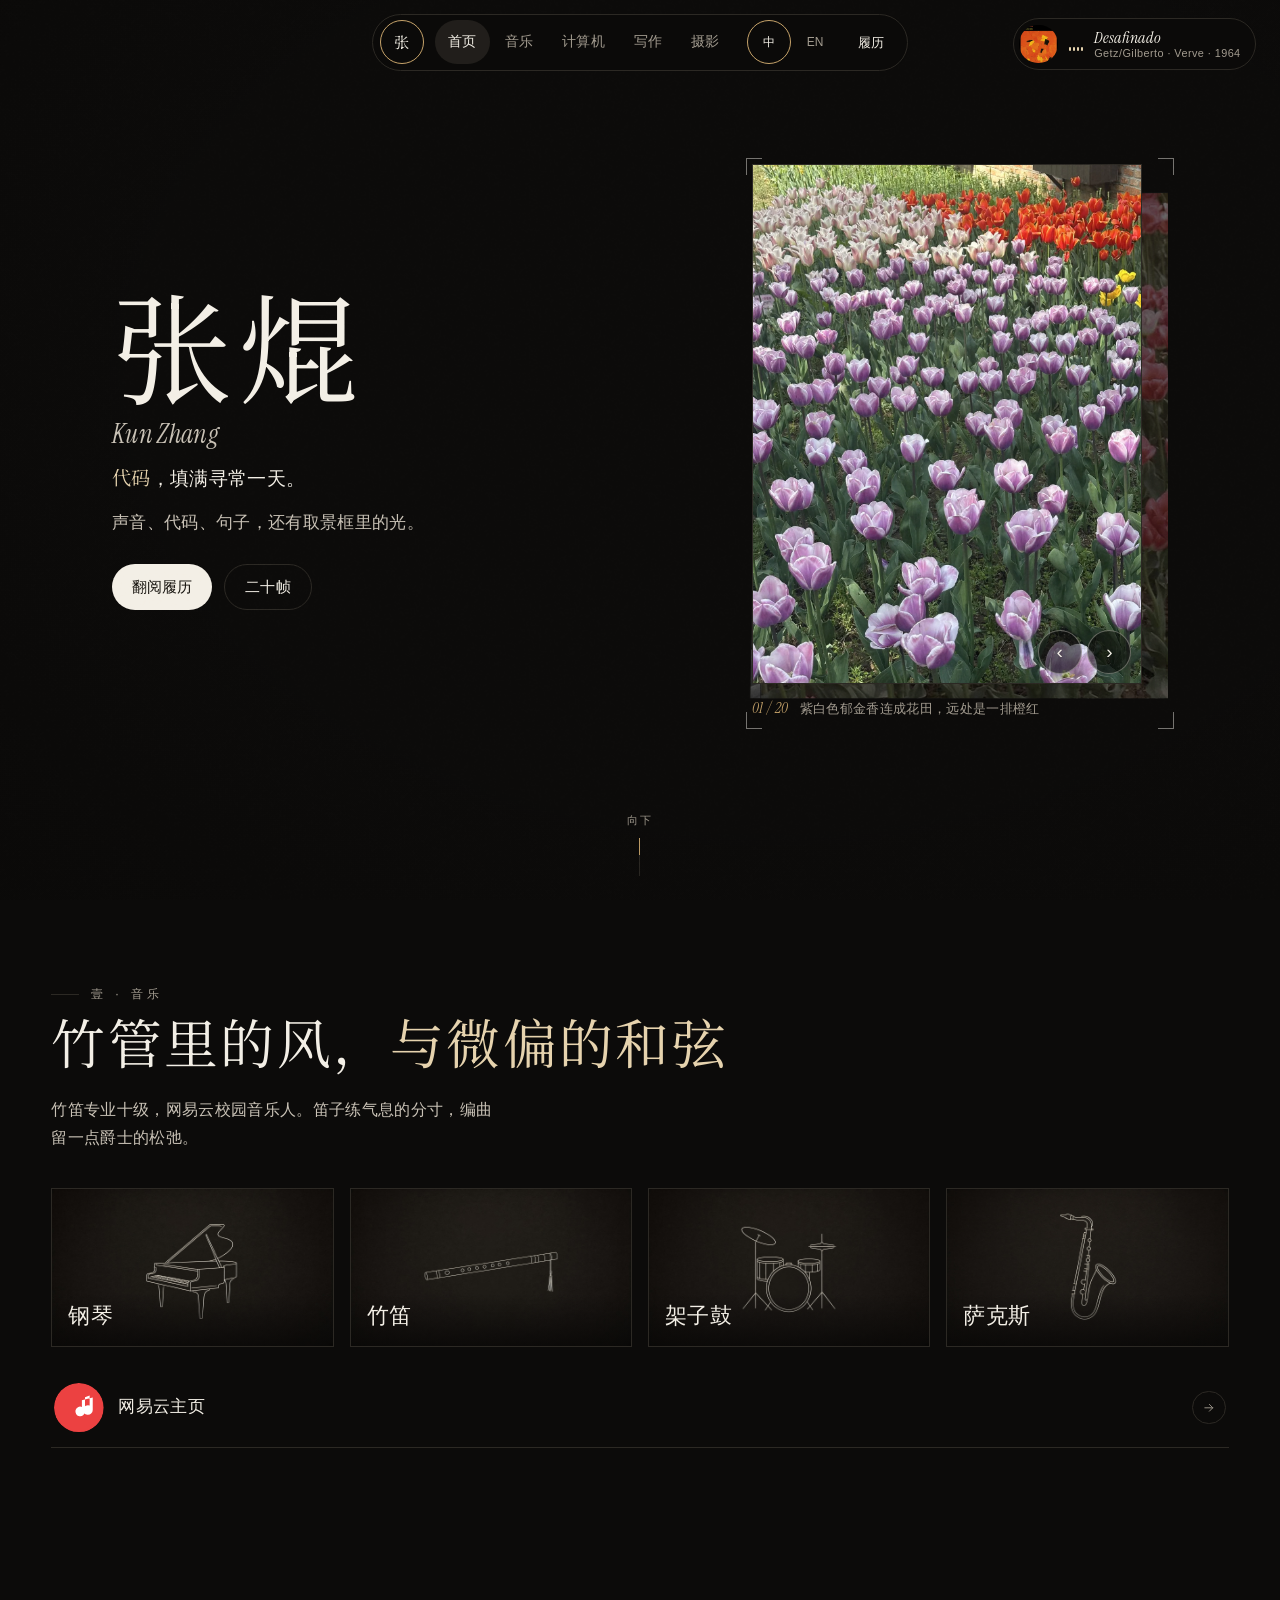
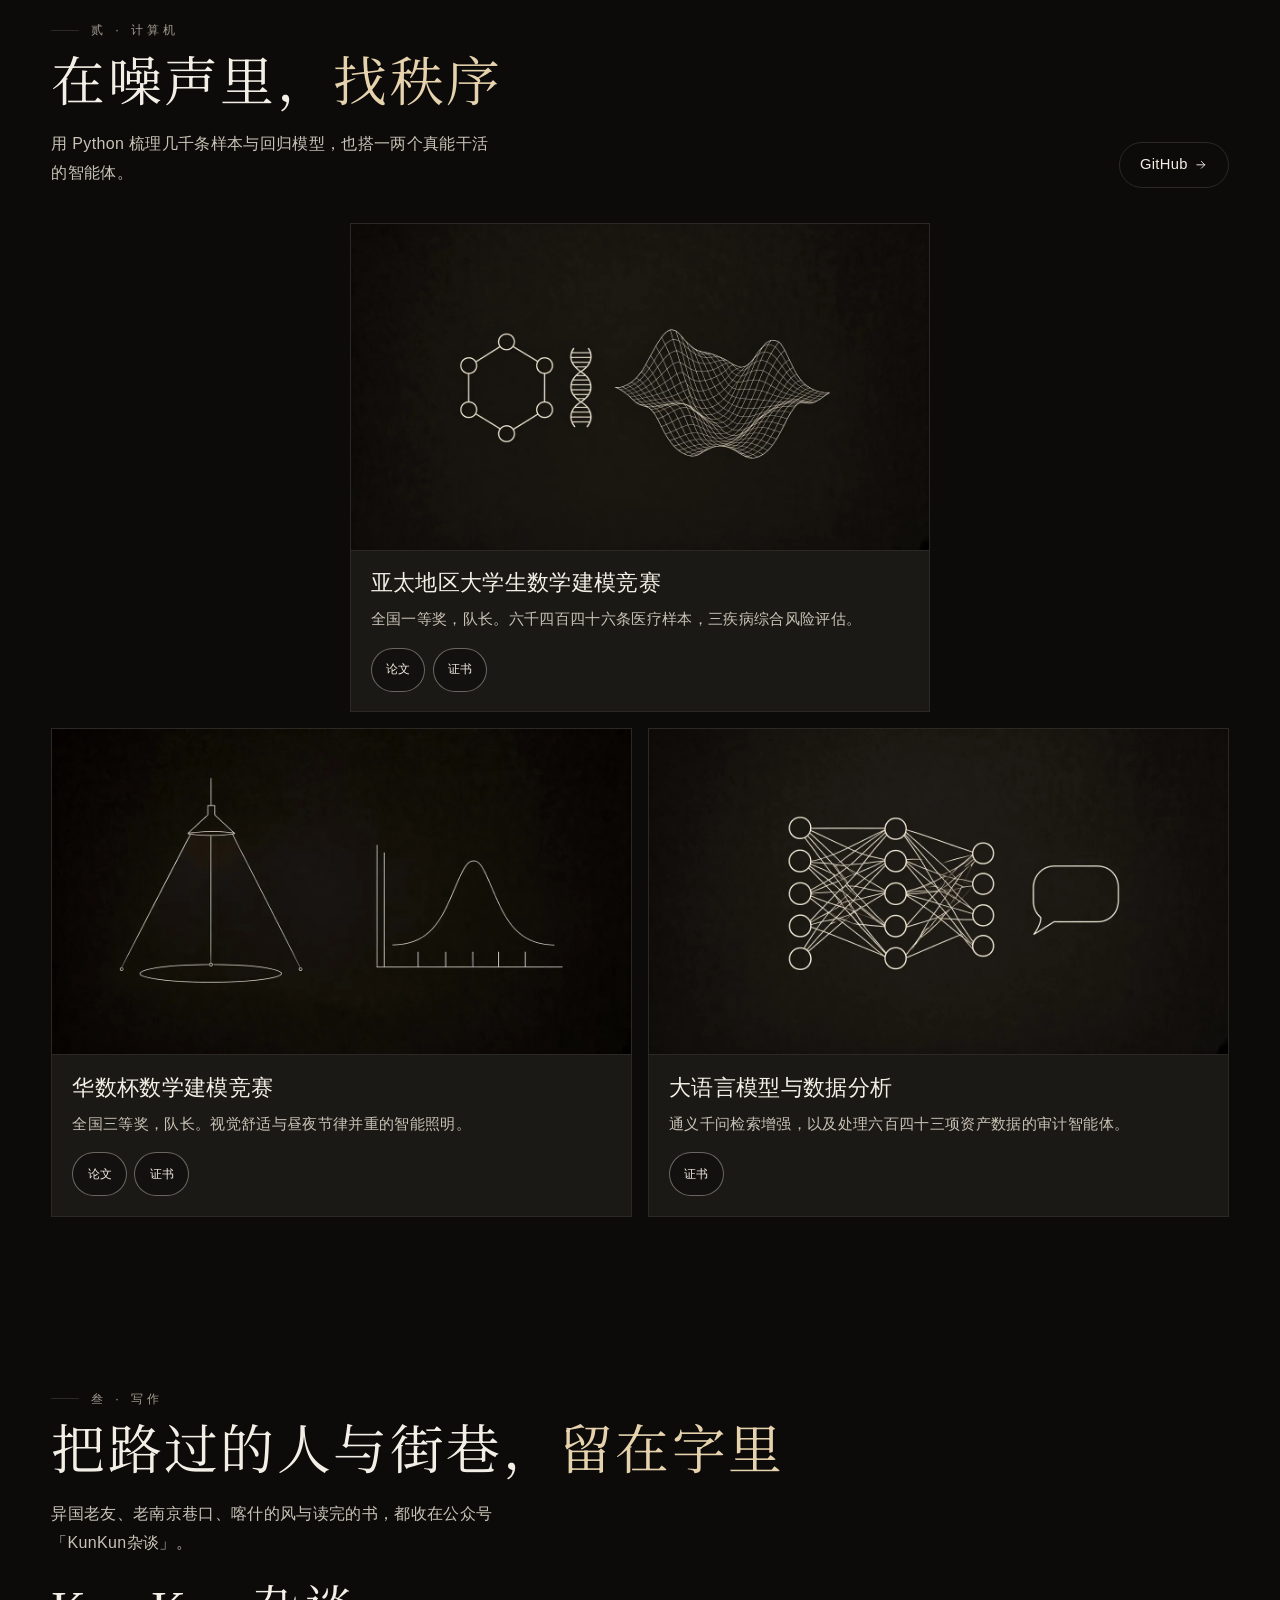
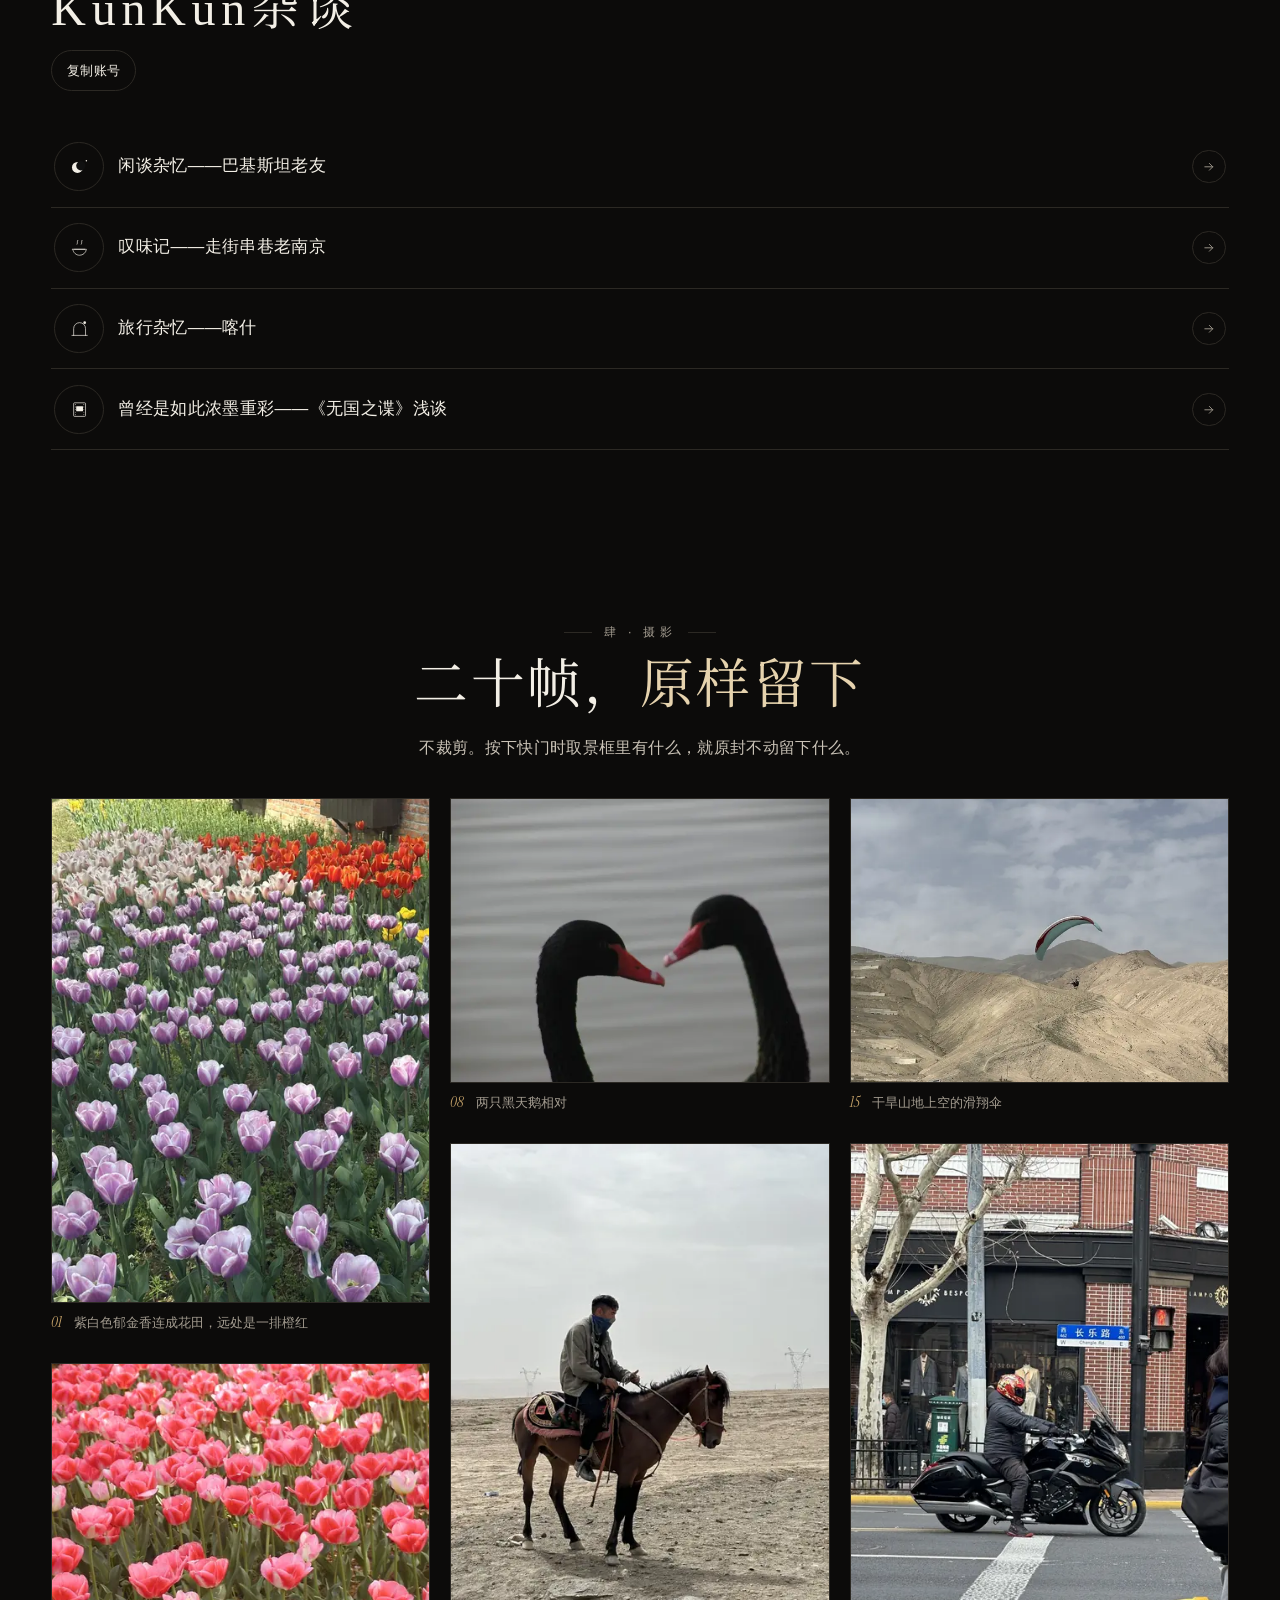
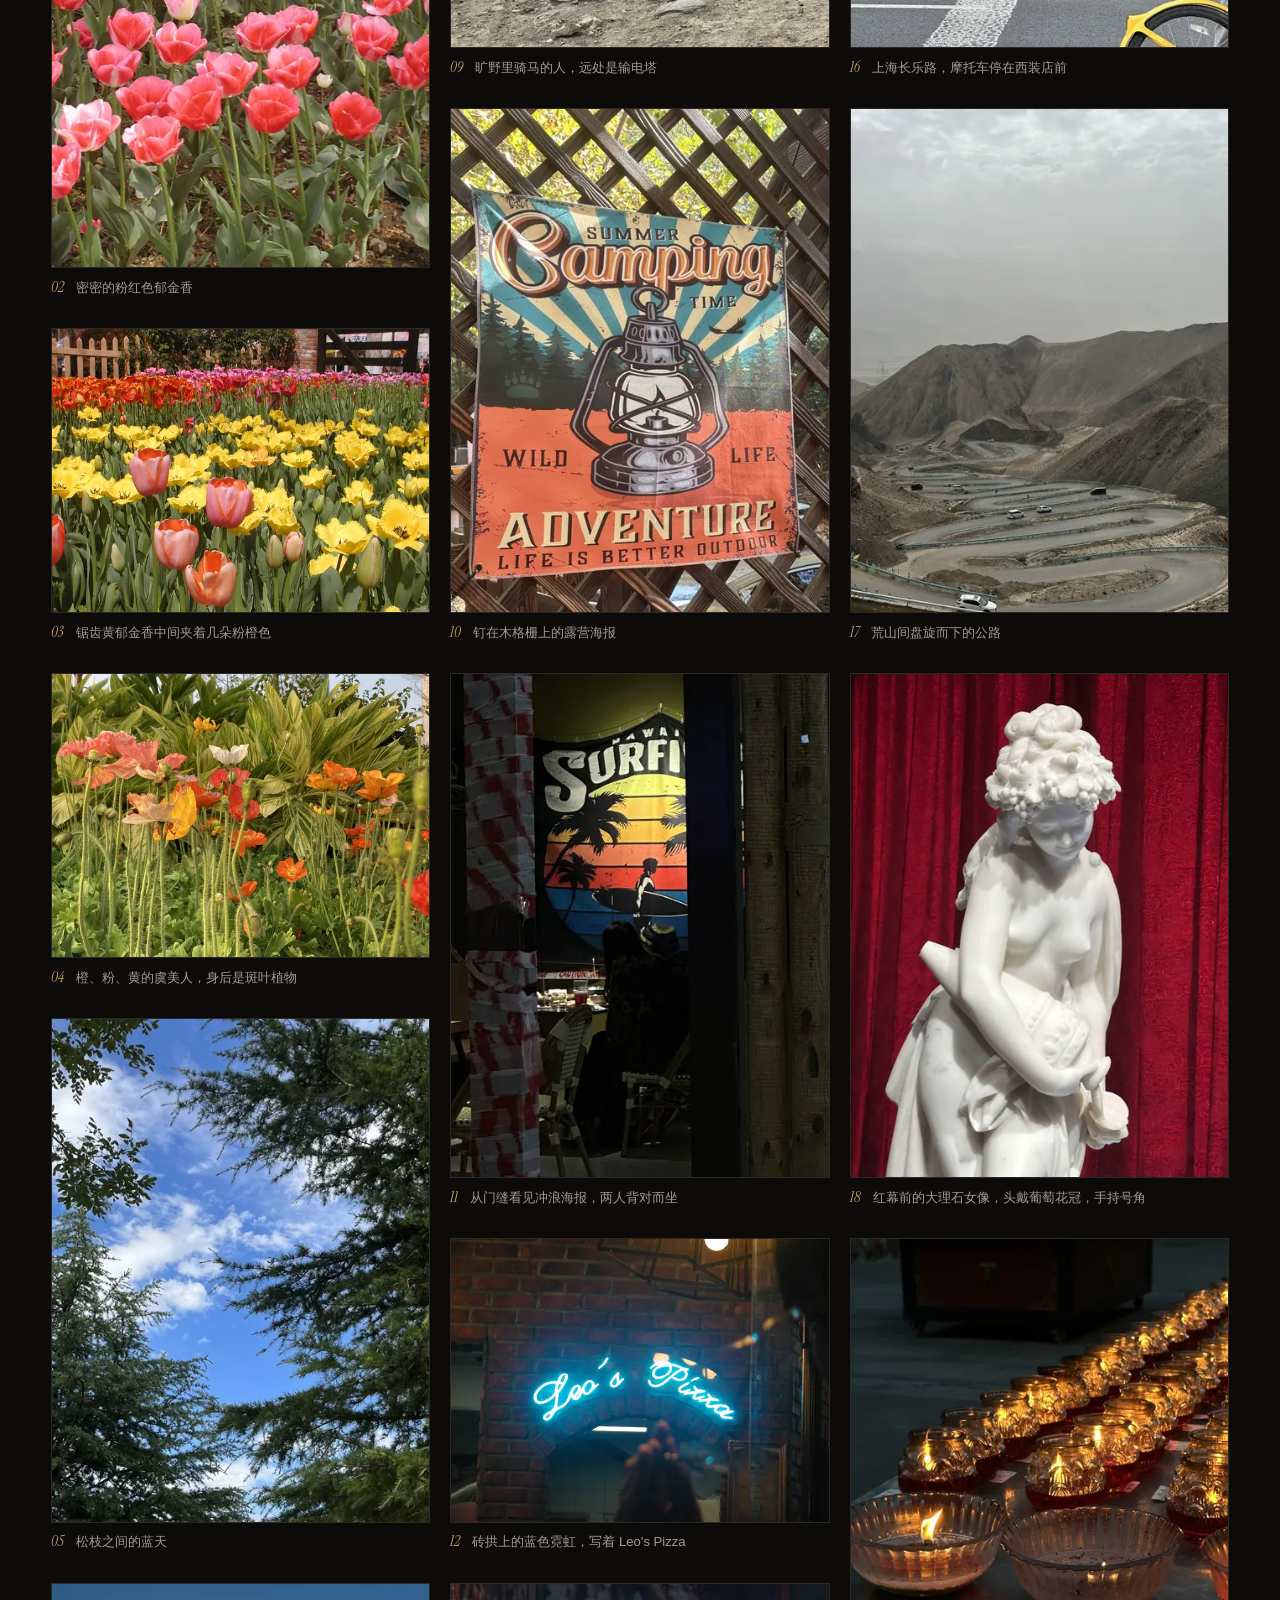
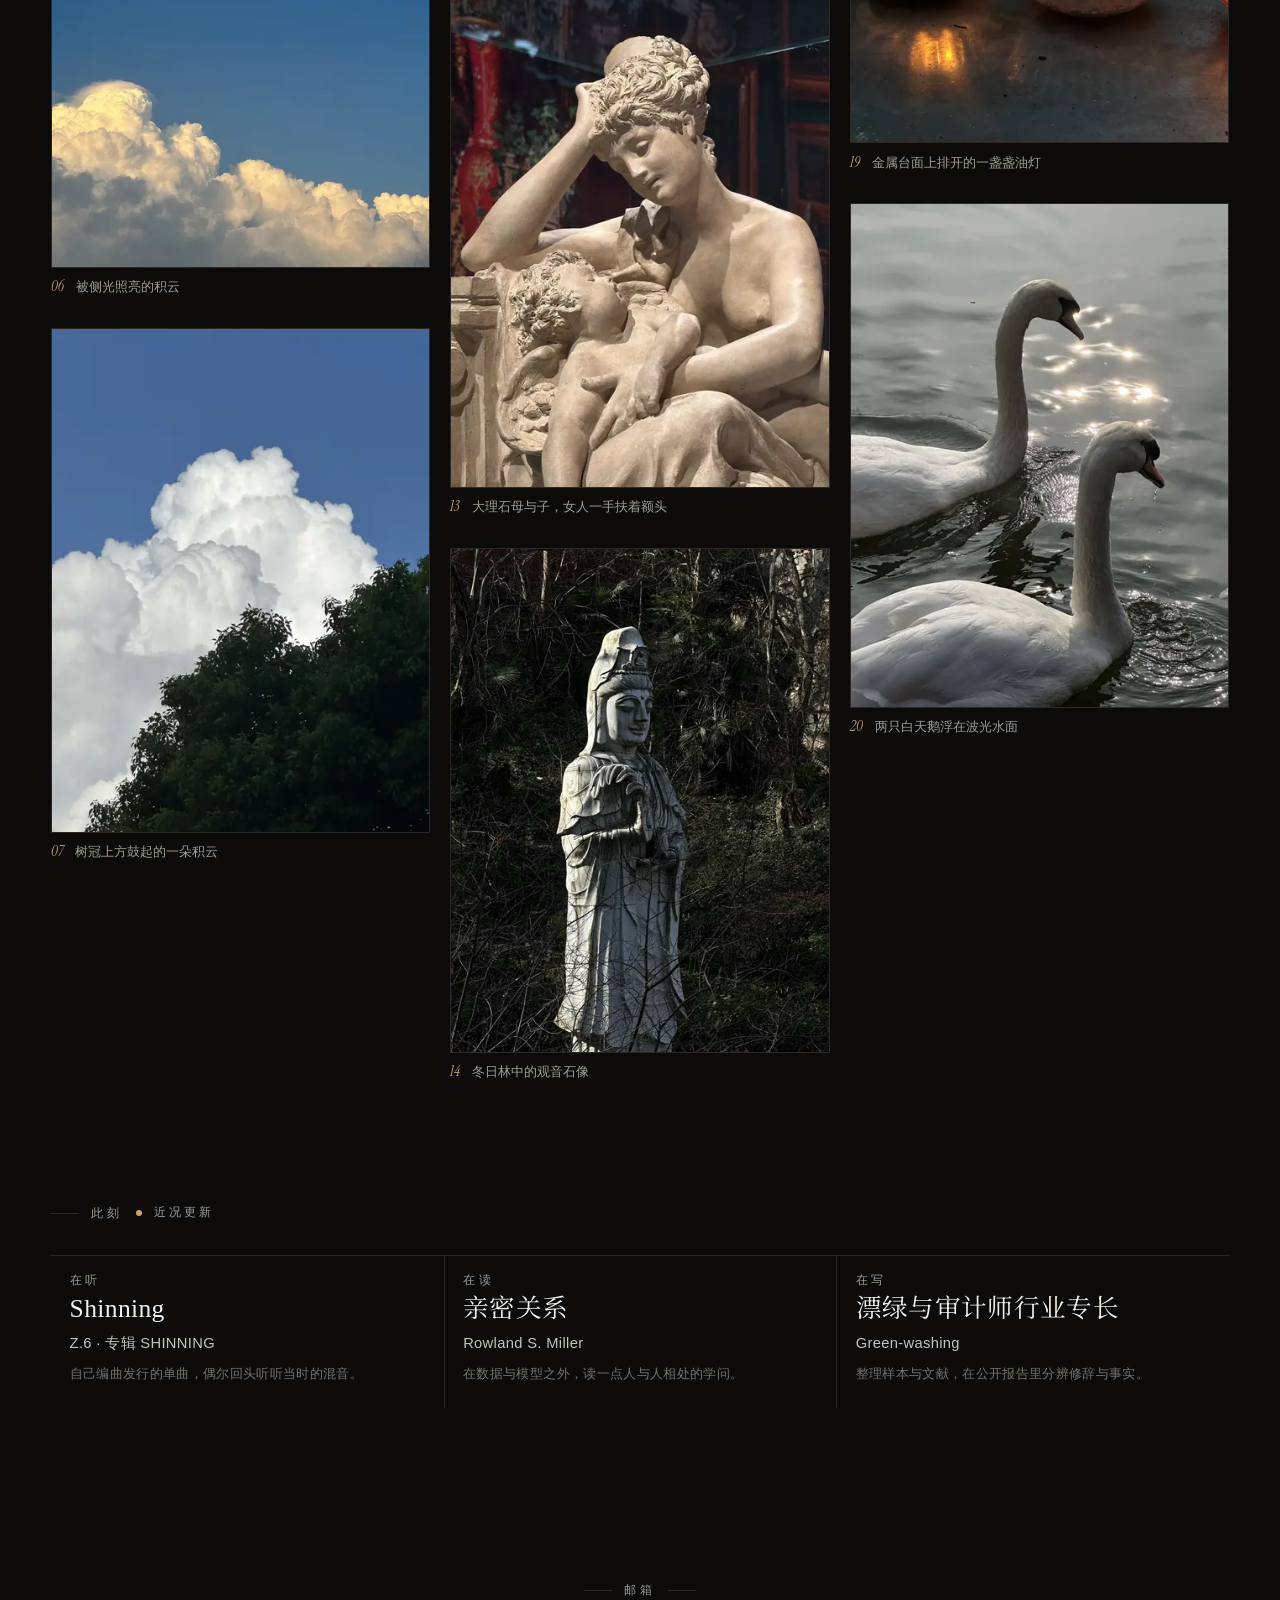
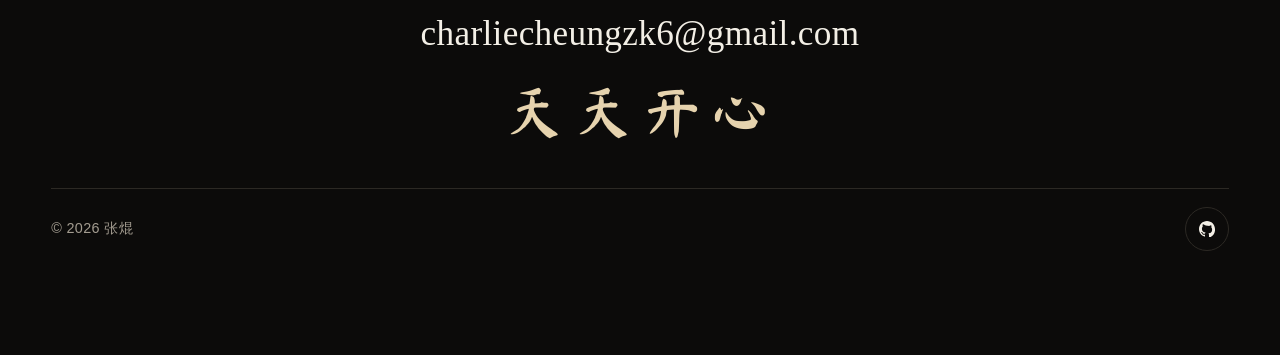
==== commit 1013ef89: "Refactor hero section and enhance audio visualizations" ====
--- a/index.html
+++ b/index.html
@@ -89,7 +89,6 @@
 
     <main>
       <section class="hero" id="home">
-        <div class="hero-layout">
         <svg class="hero-sign is-pending" viewBox="0 0 877 482" preserveAspectRatio="xMidYMid meet" fill="none" aria-hidden="true">
           <defs>
             <mask id="sign-mask-zhang" maskUnits="userSpaceOnUse" x="-40" y="-40" width="960" height="560">
@@ -108,18 +107,19 @@
             <path d="M 751.85 360.54 C 739.62 357.17 727.46 341.46 725.89 327.00 C 725.44 322.88 724.68 316.12 724.19 312.00 C 723.28 304.22 724.06 290.80 725.87 283.00 C 726.44 280.52 726.94 276.25 726.97 273.50 C 727.00 270.75 727.68 266.70 728.47 264.50 C 729.26 262.30 729.93 258.78 729.96 256.68 C 729.98 254.59 730.51 251.92 731.13 250.76 C 731.75 249.60 732.63 245.38 733.08 241.38 C 733.52 237.38 734.59 232.76 735.45 231.11 C 736.30 229.45 737.00 226.78 737.00 225.16 C 737.00 223.55 737.67 220.94 738.49 219.36 C 740.01 216.46 740.54 209.87 739.36 208.69 C 739.00 208.34 737.25 209.33 735.46 210.90 C 733.67 212.47 729.16 215.20 725.44 216.95 C 718.76 220.11 718.63 220.13 714.49 218.55 C 706.96 215.67 705.46 213.12 705.73 203.56 C 705.94 195.78 706.25 194.73 711.08 185.40 C 713.90 179.96 716.78 174.82 717.49 174.00 C 718.19 173.18 720.21 169.91 721.98 166.75 C 725.64 160.19 724.69 158.56 718.94 161.53 C 713.83 164.17 702.44 163.26 697.40 159.80 C 690.12 154.81 690.56 153.39 689.97 184.00 C 689.46 210.08 688.02 231.81 685.98 244.00 C 683.85 256.83 682.14 264.26 681.11 265.29 C 680.50 265.90 679.98 267.10 679.97 267.95 C 679.95 268.80 679.06 271.30 678.00 273.50 C 676.94 275.70 676.05 278.19 676.03 279.03 C 676.02 279.87 675.39 281.44 674.64 282.53 C 673.89 283.61 671.64 287.54 669.65 291.26 C 661.43 306.56 652.70 315.00 645.10 315.00 C 631.71 315.00 622.03 300.91 621.98 281.36 C 621.97 272.79 618.68 251.28 617.15 249.75 C 612.21 244.81 578.36 277.94 554.86 310.71 C 552.31 314.26 548.87 318.59 547.20 320.33 C 545.54 322.08 541.72 327.20 538.71 331.73 C 531.96 341.88 520.67 354.48 516.95 356.02 C 512.64 357.81 510.00 355.91 510.00 351.02 C 510.00 348.88 510.41 346.87 510.90 346.56 C 511.40 346.25 513.16 343.64 514.81 340.75 C 516.46 337.86 519.76 333.17 522.15 330.33 C 524.54 327.48 527.98 322.98 529.80 320.33 C 536.10 311.11 557.00 278.24 557.00 277.54 C 557.00 277.30 558.29 275.17 559.86 272.80 C 562.84 268.32 569.38 256.46 574.08 247.00 C 579.39 236.34 584.00 226.38 584.00 225.59 C 584.00 225.16 584.64 223.38 585.42 221.65 C 590.65 210.06 593.90 201.50 594.49 197.79 C 594.87 195.43 595.81 191.57 596.59 189.22 C 597.37 186.86 598.02 182.81 598.04 180.22 C 598.07 177.62 598.74 173.70 599.53 171.50 C 601.79 165.22 601.47 153.86 598.93 150.63 C 595.43 146.19 592.53 147.08 585.08 154.91 C 570.34 170.38 569.28 171.71 568.55 175.63 C 567.67 180.37 565.45 183.00 562.35 183.00 C 558.22 183.00 559.08 176.41 564.01 170.22 C 566.22 167.45 568.68 163.61 569.49 161.69 C 571.04 157.98 581.42 143.73 584.79 140.69 C 585.97 139.62 588.99 138.67 592.15 138.37 C 598.98 137.73 603.22 139.93 607.72 146.46 C 610.88 151.04 611.00 151.58 611.00 161.03 C 611.00 176.33 602.92 211.31 597.44 219.71 C 596.65 220.93 596.00 222.60 596.00 223.41 C 596.00 224.76 590.42 237.60 587.70 242.50 C 587.09 243.60 584.50 248.32 581.95 253.00 C 575.18 265.40 567.25 278.80 564.57 282.38 C 558.90 289.95 560.71 293.16 566.53 285.85 C 575.10 275.10 594.12 254.30 598.69 250.70 C 610.89 241.08 613.43 239.55 617.19 239.55 C 626.07 239.55 630.56 248.17 631.99 268.00 C 632.48 274.88 633.37 282.07 633.95 283.99 C 634.53 285.91 635.00 289.25 635.00 291.41 C 635.00 296.49 639.07 303.55 642.49 304.41 C 647.49 305.66 654.50 298.91 662.11 285.50 C 664.30 281.65 666.50 277.82 667.00 277.00 C 669.47 272.91 673.78 261.27 675.05 255.24 C 675.54 252.89 676.41 250.11 676.97 249.05 C 677.54 248.00 678.00 244.72 678.00 241.78 C 678.00 238.84 678.72 233.98 679.60 230.97 C 681.21 225.43 682.03 210.12 683.50 158.00 C 684.32 128.81 684.70 125.95 688.00 124.31 C 691.76 122.44 693.20 124.59 693.96 133.19 C 695.30 148.54 703.34 155.41 715.97 152.01 C 720.85 150.69 739.32 132.74 745.72 123.10 C 751.28 114.72 781.77 84.82 784.37 85.20 C 792.82 86.42 785.34 100.92 765.14 122.50 C 760.50 127.45 755.99 132.67 755.11 134.09 C 754.22 135.52 751.57 139.12 749.20 142.09 C 741.15 152.23 734.66 161.49 730.68 168.50 C 728.50 172.35 725.69 176.73 724.44 178.23 C 723.19 179.73 721.85 182.39 721.47 184.14 C 721.08 185.89 719.69 189.36 718.37 191.83 C 712.39 203.10 712.99 209.00 720.13 209.00 C 723.71 209.00 725.05 208.32 729.54 204.25 C 732.41 201.64 737.80 197.25 741.52 194.50 C 745.23 191.75 748.81 189.10 749.48 188.60 C 751.19 187.34 755.65 188.66 756.42 190.66 C 757.02 192.21 754.52 201.14 751.36 208.78 C 750.61 210.59 750.00 213.08 750.00 214.32 C 750.00 215.56 749.10 219.13 748.00 222.26 C 746.90 225.39 746.00 229.00 746.00 230.28 C 746.00 231.55 745.53 233.07 744.95 233.65 C 744.37 234.23 743.50 238.26 743.01 242.60 C 742.53 246.95 741.44 252.30 740.61 254.50 C 739.77 256.70 739.07 259.68 739.04 261.13 C 739.02 262.57 738.33 266.85 737.50 270.63 C 735.03 282.01 734.21 302.28 735.61 317.36 C 737.07 333.03 738.80 337.39 746.96 345.87 L 752.12 351.24 L 760.31 350.79 C 767.82 350.38 769.07 349.99 775.40 346.09 C 779.20 343.75 783.40 341.42 784.74 340.91 C 791.97 338.16 809.76 320.59 817.43 308.63 C 822.15 301.25 834.00 280.96 834.00 280.23 C 834.00 279.95 834.96 277.64 836.14 275.11 C 843.74 258.75 846.77 246.62 843.55 245.38 C 842.15 244.84 840.03 246.14 824.00 257.30 C 813.92 264.33 801.94 271.71 797.85 273.42 C 796.01 274.19 791.36 277.11 787.52 279.91 C 779.80 285.54 777.46 286.11 775.92 282.72 C 773.66 277.76 778.14 272.86 791.80 265.38 C 808.75 256.11 809.68 255.48 824.65 243.28 C 835.14 234.73 838.41 233.00 845.32 232.37 C 855.95 231.41 858.12 235.40 854.93 250.00 C 852.73 260.04 848.45 272.60 846.91 273.56 C 846.40 273.87 844.24 277.58 842.10 281.81 C 839.96 286.04 837.06 291.52 835.66 294.00 C 834.26 296.48 832.48 299.62 831.71 301.00 C 829.18 305.48 821.78 317.40 818.97 321.51 C 814.88 327.50 797.83 344.21 791.79 348.15 C 772.67 360.61 763.00 363.61 751.85 360.54 Z"/>
           </g>
         </svg>
+        <div class="hero-layout">
           <div class="hero-copy">
             <h1 class="name-reveal">
               <span class="name-zh display" data-text="张焜">张焜</span>
               <span class="name-en display" data-text="Kun Zhang">Kun Zhang</span>
             </h1>
             <p class="hero-role">
-              <span class="role-word" id="role-word">旋律</span><span data-i18n="hero.roleRest">，陪我过完一天。</span>
+              <span class="role-word" id="role-word">旋律</span><span data-i18n="hero.roleRest">，填满寻常一天。</span>
             </p>
             <p class="hero-line" data-i18n="hero.line">声音、代码、句子，还有取景框里的光。</p>
             <div class="hero-actions">
               <button type="button" class="btn-fill resume-open" data-i18n="hero.resume">翻阅履历</button>
-              <a class="btn-line" href="#photography" data-i18n="hero.photos">拾光</a>
+              <a class="btn-line" href="#photography" data-i18n="hero.photos">二十帧</a>
             </div>
           </div>
           <figure class="hero-frame" id="hero-frame" tabindex="0" aria-roledescription="carousel" data-i18n-aria="photo.carousel" aria-label="照片轮播">
@@ -136,6 +136,10 @@
                 </div>
               </div>
             </div>
+            <figcaption class="hero-caption">
+              <span class="hero-count" id="hero-count">01 / 20</span>
+              <span class="hero-cap" id="hero-caption"></span>
+            </figcaption>
           </figure>
         </div>
         <p class="scroll-cue">
@@ -157,19 +161,19 @@
           <div class="work-grid music-grid">
             <a class="work-card" data-instrument="piano" href="https://www.bilibili.com/video/BV1Z7411R7r2/" target="_blank" rel="noopener noreferrer">
               <img class="work-photo" src="assets/photos/piano.jpg" alt="" data-i18n-alt="music.altPiano" width="1280" height="720" loading="lazy" decoding="async" />
-              <span class="work-card-body"><h3 data-i18n="music.piano">钢琴</h3></span>
+              <span class="work-card-body"><h3 data-i18n="music.piano">钢琴</h3><span class="work-whisper" data-i18n="music.whisperPiano">和弦编配与键盘织体</span></span>
             </a>
             <a class="work-card" data-instrument="flute" href="https://www.bilibili.com/video/BV1Lp4y1h7Ay/?p=10" target="_blank" rel="noopener noreferrer">
               <img class="work-photo" src="assets/photos/bamboo%20flute.jpg" alt="" data-i18n-alt="music.altFlute" width="1280" height="720" loading="lazy" decoding="async" />
-              <span class="work-card-body"><h3 data-i18n="music.flute">竹笛</h3></span>
+              <span class="work-card-body"><h3 data-i18n="music.flute">竹笛</h3><span class="work-whisper" data-i18n="music.whisperFlute">专业十级 · 民乐团日常排演</span></span>
             </a>
             <a class="work-card" data-instrument="drums" href="https://www.bilibili.com/video/BV1jc411N7E2/" target="_blank" rel="noopener noreferrer">
               <img class="work-photo" src="assets/photos/drums.jpg" alt="" data-i18n-alt="music.altDrums" width="1280" height="720" loading="lazy" decoding="async" />
-              <span class="work-card-body"><h3 data-i18n="music.drums">架子鼓</h3></span>
+              <span class="work-card-body"><h3 data-i18n="music.drums">架子鼓</h3><span class="work-whisper" data-i18n="music.whisperDrums">律动骨架与现场节拍</span></span>
             </a>
             <a class="work-card" data-instrument="sax" href="https://www.bilibili.com/video/BV1FJ4m1K7hF/" target="_blank" rel="noopener noreferrer">
               <img class="work-photo" src="assets/photos/saxphone.jpg" alt="" data-i18n-alt="music.altSax" width="1280" height="720" loading="lazy" decoding="async" />
-              <span class="work-card-body"><h3 data-i18n="music.sax">萨克斯</h3></span>
+              <span class="work-card-body"><h3 data-i18n="music.sax">萨克斯</h3><span class="work-whisper" data-i18n="music.whisperSax">爵士气息 · 呼应 1964 年的音色</span></span>
             </a>
           </div>
           <div class="journal-list music-link">
@@ -248,6 +252,8 @@
             <p class="kicker">
               <span class="kicker-line" aria-hidden="true"></span>
               <span data-i18n="now.kicker">此刻</span>
+              <span class="now-live" aria-hidden="true"></span>
+              <span class="now-fresh" data-i18n="now.fresh">近况更新</span>
             </p>
           </header>
           <div class="now-grid">
@@ -255,16 +261,19 @@
               <span class="now-label" data-i18n="now.playingLabel">在听</span>
               <span class="now-title display" data-i18n="now.playingTitle">Shinning</span>
               <span class="now-meta" data-i18n="now.playingMeta">Z.6 · 专辑 SHINNING</span>
+              <span class="now-note" data-i18n="now.playingNote">自己编曲发行的单曲，偶尔回头听听当时的混音。</span>
             </a>
             <article class="now-card">
               <span class="now-label" data-i18n="now.readingLabel">在读</span>
               <span class="now-title display" data-i18n="now.readingTitle">亲密关系</span>
               <span class="now-meta" data-i18n="now.readingMeta">Rowland S. Miller</span>
+              <span class="now-note" data-i18n="now.readingNote">在数据与模型之外，读一点人与人相处的学问。</span>
             </article>
             <a class="now-card" id="now-writing" href="https://github.com/Charliezk6/Green-washing" target="_blank" rel="noopener noreferrer">
               <span class="now-label" data-i18n="now.writingLabel">在写</span>
               <span class="now-title display" data-i18n="now.writingTitle">漂绿与审计师行业专长</span>
               <span class="now-meta">Green-washing</span>
+              <span class="now-note" data-i18n="now.writingNote">整理样本与文献，在公开报告里分辨修辞与事实。</span>
             </a>
           </div>
         </div>
@@ -279,6 +288,7 @@
           <span class="kicker-line" aria-hidden="true"></span>
         </p>
         <a class="footer-mail display" href="mailto:charliecheungzk6@gmail.com" data-i18n="connect.email">charliecheungzk6@gmail.com</a>
+        <p class="footer-wish" data-i18n="wish">天天开心</p>
       </div>
       <div class="wrap">
         <div class="footer-bar">
@@ -298,10 +308,12 @@
         <button type="button" class="icon-btn resume-close" data-i18n-aria="resume.close" aria-label="关闭">×</button>
       </div>
       <div class="resume-scroll">
-        <p class="edu-school" data-i18n="resume.edu">南京审计大学 · 审计学专业 · 2023.09 – 2027.09</p>
-        <p class="edu-meta" data-i18n="resume.eduMeta">GPA 3.75 / 5.0（4 / 83）</p>
-        <p class="edu-honors" data-i18n="resume.honors">三好学生（前 2.5%） · 优秀学生干部 · 综合一等奖学金 ×2（前 5%） · 优秀团员</p>
-        <p class="skills" data-i18n="resume.skills">Python · Excel · SQL Server · IELTS 7.0 · CET-6 · 粤语</p>
+        <div class="resume-intro">
+          <p class="edu-school" data-i18n="resume.edu">南京审计大学 · 审计学专业 · 2023.09 – 2027.09</p>
+          <p class="edu-meta" data-i18n="resume.eduMeta">GPA 3.75 / 5.0（4 / 83）</p>
+          <p class="edu-honors" data-i18n="resume.honors">三好学生（前 2.5%） · 优秀学生干部 · 综合一等奖学金 ×2（前 5%） · 优秀团员</p>
+          <p class="skills" data-i18n="resume.skills">Python · Excel · SQL Server · IELTS 7.0 · CET-6 · 粤语</p>
+        </div>
         <h3 data-i18n="resume.pathTitle">经历</h3>
         <ol class="timeline" id="timeline"></ol>
         <h3 data-i18n="resume.researchTitle">研究与竞赛</h3>
--- a/css/fonts.css
+++ b/css/fonts.css
@@ -4,7 +4,7 @@
   font-weight: 400;
   font-display: swap;
   src: url("../assets/fonts/noto-serif-sc-0.woff2") format("woff2");
-  unicode-range: U+a9, U+b7, U+d7, U+e3, U+2013-2014, U+201c-201d, U+2026, U+2039-203a, U+3001-3002, U+300a-3011, U+4e00, U+4e03, U+4e09-4e0b, U+4e0d-4e0e, U+4e13, U+4e1a, U+4e1c, U+4e22, U+4e24, U+4e2a, U+4e2d, U+4e32, U+4e3a-4e3b, U+4e49, U+4e4b, U+4e50, U+4e5f-4e60, U+4e66, U+4e86, U+4e8b-4e8c, U+4e8e, U+4e91, U+4e94, U+4e9a, U+4ea7, U+4eac, U+4eae, U+4eba, U+4ebf-4ec0, U+4ece, U+4ed6, U+4ee3, U+4ee5, U+4ef6, U+4efb, U+4efd, U+4f17-4f18, U+4f1a, U+4f1e, U+4f30, U+4f4f, U+4f53, U+4f59, U+4f5c, U+4f8b, U+4fa7, U+4fdd, U+4fe1, U+505a, U+505c, U+5065, U+50cf, U+5143, U+5149, U+515a, U+5168, U+516b-516d, U+5171, U+5173, U+5178, U+5185, U+5199, U+519c, U+51a0, U+51ac, U+51b2, U+51e0, U+51ed, U+51fa, U+5206, U+521b, U+5230, U+5236, U+523b, U+5242, U+524d, U+526a, U+526f, U+529b, U+529e, U+52a1, U+5316, U+533a-533b, U+5341, U+5343, U+534e-534f, U+5355, U+5357, U+5386, U+539f, U+53c1-53c2, U+53ca-53cb, U+53d6, U+53e3-53e5, U+53ea, U+53ef-53f0, U+53f6-53f7, U+53f9, U+5408-5409, U+540d-540e, U+5411, U+542c, U+544a, U+5458, U+5468, U+5473, U+548c, U+5580, U+5668, U+566a, U+56db, U+56de, U+56e2, U+56ed, U+56fa, U+56fd, U+5728, U+5730, U+573a, U+5740, U+5750, U+5766, U+578b, U+57f9-57fa, U+5806, U+5854, U+589e, U+58a8, U+58f0, U+58f9, U+5904, U+590d, U+591c, U+5927, U+5929-592a, U+5934, U+5939, U+5956, U+5973, U+597d, U+5982, U+59d4, U+5b50, U+5b54, U+5b57, U+5b66, U+5b89, U+5b8c, U+5b9a, U+5b9e, U+5ba1, U+5bb9, U+5bc6, U+5bf9, U+5c01, U+5c31, U+5c40, U+5c4f, U+5c55, U+5c5e, U+5c65, U+5c71, U+5dde, U+5de5, U+5df2, U+5df4, U+5df7, U+5e02, U+5e08, U+5e26-5e27, U+5e2d, U+5e38, U+5e45, U+5e55, U+5e72, U+5e76, U+5e7f, U+5e8f, U+5e94-5e95, U+5e97, U+5efa, U+5f00, U+5f20, U+5f26, U+5f3a, U+5f52, U+5f62, U+5f69, U+5f71, U+5f81, U+5f85, U+5f8b, U+5fae, U+5fc6, U+5feb, U+6027, U+603b, U+606f, U+6210-6211, U+6216, U+6234, U+6240, U+624b, U+6253, U+6258, U+6267, U+6276, U+627e, U+6280, U+62a5, U+62d4, U+62df, U+62f1, U+62fe, U+6301, U+6309, U+636e, U+6392, U+63a7-63a8, U+641c, U+642d, U+6444, U+6469, U+64ad, U+64b0, U+652f, U+6539, U+653e, U+6548, U+6563, U+6570, U+6574, U+6587, U+6591, U+659c, U+65af-65b0, U+65b9, U+65c1, U+65c5, U+65cb, U+65e0, U+65e5, U+65f1, U+65f6-65f7, U+660e, U+6613, U+662f, U+663c, U+666f, U+667a, U+6682, U+6696-6697, U+66f2, U+66fe, U+6700, U+6709, U+6728, U+672c, U+672f, U+6735, U+673a, U+6742, U+6761, U+676f, U+677e-677f, U+6784, U+6790, U+6797, U+679d, U+67b6, U+67e5, U+6805, U+6807, U+6811, U+6821, U+6837-6838, U+683c, U+6846, U+68c0, U+690d, U+6a21, U+6a59, U+6b63-6b64, U+6bb5, U+6bcd, U+6bcf, U+6c11, U+6c14, U+6c34, U+6ca1, U+6cb9, U+6cd5, U+6ce2, U+6d3b, U+6d45, U+6d4b, U+6d4e, U+6d53, U+6d6a, U+6d6e, U+6d77, U+6df1, U+6e7e, U+6ed1, U+6f14, U+706f, U+70b9, U+711c, U+7167, U+718a, U+7247, U+7269, U+7279, U+72d7, U+7406, U+7434, U+74f6, U+751f, U+7528, U+7530, U+7535, U+753b, U+7559, U+7597, U+75be, U+75c5, U+767d-767e, U+7684, U+76cf, U+76d6, U+76d8, U+76ee, U+76f8, U+7701, U+770b, U+7740, U+77f3, U+7801, U+7814, U+7816, U+79c0, U+79d1, U+79d8, U+79e9, U+79ef, U+7a0b, U+7a33, U+7a3f, U+7a76, U+7a7a, U+7ade, U+7ae0, U+7af9, U+7b14, U+7b1b, U+7b49, U+7b79, U+7b7e, U+7b97, U+7ba1, U+7bb1, U+7c89, U+7ca4, U+7d22, U+7d2b, U+7ea2, U+7ea6-7ea7, U+7ebf, U+7ec3, U+7ecf, U+7ed9, U+7edf, U+7efc, U+7f16, U+7f1d, U+7f51, U+7f8e, U+7fd4, U+7ffb, U+8001, U+8005, U+800c, U+8086, U+80cc, U+80fd, U+8111, U+8212, U+8272, U+827a, U+8282, U+82b1, U+8352, U+8354, U+83dc, U+8404, U+8425, U+8461, U+84dd, U+865e, U+8679, U+884c, U+8857, U+8865, U+88ab, U+88c1, U+88c5, U+897f, U+89c1-89c2, U+89c6, U+89c9, U+89d2, U+89e3, U+8a00, U+8ba1, U+8ba4, U+8bad-8bae, U+8bb0, U+8bba, U+8bbe, U+8bc1, U+8bc4, U+8bd5, U+8bda, U+8bed, U+8bfb, U+8c03, U+8c08, U+8c0d, U+8c31, U+8d23, U+8d26, U+8d28, U+8d30, U+8d44, U+8d5b, U+8d70, U+8d77, U+8def, U+8df3, U+8eab, U+8f66, U+8f6e, U+8f7d, U+8f91, U+8f93, U+8fb9, U+8fc7, U+8fd0-8fd1, U+8fd8-8fd9, U+8fdb-8fdc, U+8fde, U+9002, U+9009, U+901a, U+9053, U+90ae, U+90c1, U+90e8, U+91cc-91cf, U+91d1, U+9489, U+94a2, U+94b9, U+94dc, U+9519, U+952f, U+957f, U+95e8, U+95ed-95ee, U+95f2, U+95f4, U+9605, U+961f, U+9669-966a, U+96f6, U+9713, U+9732, U+9762, U+97f3, U+9875, U+9879, U+9884, U+9898, U+989d, U+98ce, U+9996, U+9999, U+9a6c, U+9a8c, U+9a91, U+9e45, U+9ec4, U+9ed1, U+9f13, U+9f7f, U+ff01, U+ff08-ff09, U+ff0c, U+ff0f, U+ff1a-ff1b, U+ff1f, U+ff5e;
+  unicode-range: U+a9, U+b7, U+d7, U+2013-2014, U+201c-201d, U+2026, U+2039-203a, U+3001-3002, U+300a-3011, U+4e00, U+4e03, U+4e09-4e0b, U+4e0d-4e0e, U+4e13, U+4e1a, U+4e1c, U+4e22, U+4e24, U+4e2a, U+4e2d, U+4e32, U+4e3a-4e3b, U+4e48-4e49, U+4e4b, U+4e50, U+4e5f-4e60, U+4e66, U+4e86, U+4e8b-4e8c, U+4e8e, U+4e91, U+4e94, U+4e9a, U+4ea7, U+4eac, U+4eae, U+4eb2, U+4eba, U+4ebf-4ec0, U+4ece, U+4ee3, U+4ee5, U+4ef6, U+4efb, U+4efd, U+4f17-4f18, U+4f1a, U+4f1e, U+4f30, U+4f4f, U+4f53, U+4f59, U+4f5c, U+4f8b, U+4fa7, U+4fdd, U+4fe1, U+4fee, U+504f, U+505a, U+505c, U+5065, U+5076, U+50cf, U+5143, U+5149, U+514b, U+515a, U+5168, U+516b-516d, U+5171, U+5173, U+5185, U+5199, U+519c, U+51a0, U+51ac, U+51b2, U+51b5, U+51e0, U+51ed, U+51fa, U+5206, U+521b, U+5230, U+5236, U+523b, U+5242, U+524d, U+526a, U+526f, U+529b, U+529e, U+52a1, U+52a8, U+5316, U+533a-533b, U+5341, U+5343, U+534e-534f, U+5355, U+5357, U+5386, U+539f, U+53c1-53c2, U+53ca-53cb, U+53d1, U+53d6, U+53e3, U+53e5, U+53ea, U+53ef-53f0, U+53f6-53f7, U+53f9, U+5408, U+540d-540e, U+5411, U+542c, U+544a, U+5458, U+5468, U+5473, U+547c, U+548c, U+5580, U+5668, U+566a, U+56db, U+56de, U+56e2, U+56ed, U+56fa, U+56fd, U+5728, U+5730, U+573a, U+5740, U+5750, U+5766, U+578b, U+57f9-57fa, U+5806, U+5854, U+586b, U+589e, U+58a8, U+58eb, U+58f0, U+58f9, U+5904, U+590d, U+5916, U+591c, U+5927, U+5929-592a, U+5934, U+5939, U+5956, U+5973, U+597d, U+5982, U+59d4, U+5b50, U+5b57, U+5b66, U+5b89, U+5b8c, U+5b9a, U+5b9e, U+5ba1, U+5bb9, U+5bc6, U+5bf8-5bf9, U+5bfb, U+5c01, U+5c14, U+5c31, U+5c40, U+5c4f, U+5c55, U+5c5e, U+5c65, U+5c71, U+5dde, U+5de5, U+5df1-5df2, U+5df4, U+5df7, U+5e02, U+5e08, U+5e26-5e27, U+5e2d, U+5e38, U+5e45, U+5e55, U+5e72, U+5e74, U+5e76, U+5e7f, U+5e8f, U+5e94-5e95, U+5e97, U+5efa, U+5f00, U+5f02, U+5f1b, U+5f20, U+5f26, U+5f3a, U+5f52-5f53, U+5f62, U+5f69, U+5f71, U+5f81, U+5f8b, U+5fae, U+5fc3, U+5fc6, U+5feb, U+6027, U+603b, U+606f, U+6210, U+6216, U+6234, U+6240, U+624b, U+6253, U+6258, U+6267, U+6276, U+627e, U+6280, U+628a, U+62a5, U+62cd, U+62d4, U+62df, U+62f1, U+6301, U+6309, U+636e, U+6392, U+63a7-63a8, U+641c, U+642d, U+6444, U+6469, U+64ad, U+64b0, U+6536, U+6539, U+653e, U+6548, U+6563, U+6570, U+6574, U+6587, U+6591, U+65af-65b0, U+65b9, U+65c1, U+65c5, U+65cb, U+65e0, U+65e5, U+65f1, U+65f6-65f7, U+660e, U+6613, U+662f, U+663c, U+666f, U+667a, U+6682, U+6696, U+66f2, U+66f4, U+66fe, U+6709, U+6728, U+672c, U+672f, U+6735, U+673a, U+6742, U+6761, U+676f, U+677e-677f, U+6784, U+6790, U+6797, U+679d, U+67b6, U+67e5, U+6805, U+6807, U+6811, U+6821, U+6837-6838, U+683c, U+6846, U+68b3, U+68c0, U+690d, U+6a21, U+6a59, U+6b63-6b64, U+6bb5, U+6bcd, U+6bcf, U+6c11, U+6c14, U+6c34, U+6ca1, U+6cb9, U+6cd5, U+6ce2, U+6d3b, U+6d45, U+6d4b, U+6d4e, U+6d53, U+6d6a, U+6d6e, U+6d77, U+6df1, U+6df7, U+6e7e, U+6ed1, U+6ee1, U+6f02, U+6f14, U+706f, U+70b9, U+711c, U+7167, U+718a, U+7235, U+7247, U+7269, U+7279, U+72d7, U+732e, U+73b0, U+7406, U+7434, U+74f6, U+751f, U+7528, U+7530, U+7535, U+753b, U+7559, U+7597, U+75be, U+75c5, U+767d-767e, U+7684, U+76cf, U+76d8, U+76ee, U+76f8, U+7701, U+770b, U+771f, U+7740, U+77f3, U+7801, U+7814, U+7816, U+79c0, U+79d1, U+79d8, U+79e9, U+79ef, U+7a0b, U+7a33, U+7a3f, U+7a76, U+7a7a, U+7ade, U+7ae0, U+7af9, U+7b14, U+7b1b, U+7b49, U+7b79, U+7b7e, U+7b97, U+7ba1, U+7bb1, U+7c89, U+7ca4, U+7cfb, U+7d22, U+7d2b, U+7ea2, U+7ea6-7ea7, U+7ebf, U+7ec3, U+7ec7, U+7ecf, U+7ed9, U+7edf, U+7efc, U+7eff, U+7f16, U+7f1d, U+7f51, U+7f8e, U+7fd4, U+7ffb, U+8001, U+8005, U+800c, U+8086, U+80cc, U+80fd, U+8111, U+81ea, U+8212, U+8272, U+827a, U+8282, U+82b1, U+8352, U+8354, U+83dc, U+8404, U+8425, U+8428, U+8461, U+84dd, U+865e, U+8679, U+884c, U+8857, U+88ab, U+88c1, U+88c5, U+897f, U+89c1-89c2, U+89c6, U+89c9, U+89d2, U+89e3, U+8a00, U+8ba1, U+8ba4, U+8bad-8bae, U+8bb0, U+8bba, U+8bbe, U+8bc1, U+8bc4, U+8bd5, U+8bda, U+8bed, U+8bfb, U+8c03, U+8c08, U+8c0d, U+8c31, U+8d23, U+8d26, U+8d28, U+8d30, U+8d44, U+8d5b, U+8d70, U+8d77, U+8def, U+8df3, U+8eab, U+8f66, U+8f6e, U+8f7d, U+8f91, U+8f93, U+8f9e, U+8fa8, U+8fb9, U+8fc7, U+8fd0-8fd1, U+8fd8-8fd9, U+8fdb-8fdc, U+8fde, U+9002, U+9009, U+901a, U+9053, U+90ae, U+90c1, U+90e8, U+90fd, U+914d, U+91cc-91cf, U+91d1, U+9489, U+94a2, U+9519, U+952e-952f, U+957f, U+95e8, U+95ed-95ee, U+95f2, U+95f4, U+9605, U+961f, U+9669, U+96f6, U+9713, U+9732, U+9762, U+97f3, U+9875, U+9879, U+9884, U+9898, U+989d, U+98ce, U+9996, U+9999, U+9a6c, U+9a8c, U+9a91, U+9aa8, U+9e45, U+9ec4, U+9ed1, U+9f13, U+9f7f, U+ff01, U+ff08-ff09, U+ff0c, U+ff0f, U+ff1a-ff1b, U+ff1f, U+ff5e;
 }
 @font-face {
   font-family: "Instrument Serif";
@@ -86,3 +86,19 @@
   src: url("../assets/fonts/inter-5.woff2") format("woff2");
   unicode-range: U+0000-00FF, U+0131, U+0152-0153, U+02BB-02BC, U+02C6, U+02DA, U+02DC, U+0304, U+0308, U+0329, U+2000-206F, U+20AC, U+2122, U+2191, U+2193, U+2212, U+2215, U+FEFF, U+FFFD;
 }
+@font-face {
+  font-family: "Ma Shan Zheng";
+  font-style: normal;
+  font-weight: 400;
+  font-display: swap;
+  src: url("../assets/fonts/ma-shan-zheng-0.woff2") format("woff2");
+  unicode-range: U+5929, U+5f00, U+5fc3;
+}
+@font-face {
+  font-family: "Caveat";
+  font-style: normal;
+  font-weight: 500;
+  font-display: swap;
+  src: url("../assets/fonts/caveat-0.woff2") format("woff2");
+  unicode-range: U+20, U+2c, U+53, U+61, U+64-66, U+6a, U+6c, U+6f, U+72, U+74-76, U+79;
+}
--- a/css/styles.css
+++ b/css/styles.css
@@ -25,6 +25,7 @@
 html {
   scroll-behavior: smooth;
   scroll-padding-top: 5.5rem;
+  overflow-x: clip;
   background: var(--canvas);
 }
 
@@ -477,6 +478,11 @@
   animation: eq-bar 0.9s ease-in-out infinite;
 }
 
+.player-bar.is-live .eq i {
+  animation: none;
+  transition: height 90ms linear;
+}
+
 .player-bar.is-on .eq i:nth-child(2) { animation-delay: 0.12s; }
 .player-bar.is-on .eq i:nth-child(3) { animation-delay: 0.24s; }
 .player-bar.is-on .eq i:nth-child(4) { animation-delay: 0.08s; }
@@ -484,8 +490,10 @@
 .hero {
   position: relative;
   display: flex;
-  width: min(1240px, calc(100% - 3rem));
+  width: 100%;
   min-height: 100dvh;
+  overflow: clip;
+  isolation: isolate;
   flex-direction: column;
   justify-content: space-between;
   gap: 1.5rem;
@@ -504,15 +512,15 @@
 
 .hero-sign {
   position: absolute;
-  z-index: -1;
-  left: 1%;
-  top: 3%;
-  width: 98%;
-  height: 90%;
+  z-index: 0;
+  left: 50%;
+  top: 48%;
+  width: min(94vw, 1720px);
+  height: min(88dvh, 920px);
   pointer-events: none;
-  opacity: 0.12;
-  transform: rotate(-6deg);
-  transform-origin: 46% 58%;
+  opacity: calc(var(--sign-base, 0.145) + var(--audio-breath, 0));
+  transform: translate(-50%, -50%) rotate(-6deg);
+  transform-origin: center;
 }
 
 html.js .hero-sign.is-pending {
@@ -570,7 +578,8 @@
   align-items: center;
   justify-content: center;
   gap: clamp(2rem, 5vw, 5rem);
-  width: 100%;
+  width: min(1240px, calc(100% - 3rem));
+  margin-inline: auto;
 }
 
 .hero-copy {
@@ -809,6 +818,46 @@
   animation: ken 3.4s cubic-bezier(0.33, 0, 0.15, 1) forwards;
 }
 
+.hero-slide.is-landscape,
+.hero-slide.is-landscape.is-current {
+  object-fit: contain;
+  background: #0c0b0a;
+  transform: none;
+  animation: none;
+}
+
+.hero-stage {
+  cursor: zoom-in;
+}
+
+.hero-caption {
+  display: flex;
+  gap: 0.7rem;
+  align-items: baseline;
+  margin: 0.7rem 0 0;
+  color: var(--quiet);
+}
+
+.hero-count {
+  flex: none;
+  color: var(--amber);
+  font-family: var(--display-en);
+  font-style: italic;
+  font-size: 0.95rem;
+}
+
+.hero-cap {
+  font-size: 0.82rem;
+  line-height: 1.45;
+}
+
+:lang(en) .hero-cap {
+  color: var(--muted);
+  font-family: var(--display-en);
+  font-size: 1rem;
+  font-style: italic;
+}
+
 .hero-controls {
   position: absolute;
   right: 0.6rem;
@@ -1016,6 +1065,32 @@
   z-index: 1;
   padding: 1.15rem 1rem 1rem;
   background: linear-gradient(to top, rgba(8, 7, 6, 0.78), transparent 85%);
+}
+
+.work-whisper {
+  display: block;
+  max-height: 0;
+  margin-top: 0;
+  overflow: hidden;
+  color: var(--amber-soft);
+  font-size: 0.75rem;
+  letter-spacing: 0.03em;
+  line-height: 1.45;
+  opacity: 0;
+  transform: translateY(0.25rem);
+  transition:
+    opacity 280ms var(--ease),
+    transform 280ms var(--ease),
+    max-height 280ms var(--ease),
+    margin-top 280ms var(--ease);
+}
+
+.music-grid .work-card:hover .work-whisper,
+.music-grid .work-card:focus-visible .work-whisper {
+  max-height: 3.2rem;
+  margin-top: 0.35rem;
+  opacity: 1;
+  transform: none;
 }
 
 .computing-grid {
@@ -1285,6 +1360,25 @@
   grid-template-columns: 1fr;
 }
 
+.now-live {
+  width: 6px;
+  height: 6px;
+  flex: none;
+  border-radius: 50%;
+  background: var(--amber);
+  animation: now-breathe 4.5s ease-in-out infinite;
+}
+
+.now-fresh {
+  color: var(--quiet);
+  font-size: 0.72rem;
+  letter-spacing: 0.16em;
+}
+
+:lang(zh-CN) .now-fresh {
+  letter-spacing: 0.28em;
+}
+
 .now-card {
   display: flex;
   min-width: 0;
@@ -1300,6 +1394,12 @@
   text-align: left;
   text-decoration: none;
   cursor: pointer;
+  transition: border-color 240ms var(--ease);
+}
+
+.now-card:hover,
+.now-card:focus-visible {
+  border-top-color: var(--amber);
 }
 
 .now-label {
@@ -1331,6 +1431,20 @@
 .now-meta {
   color: var(--muted);
   font-size: 0.92rem;
+}
+
+.now-note {
+  color: var(--quiet);
+  font-size: 0.84rem;
+  line-height: 1.55;
+  opacity: 0.7;
+  transition: opacity 240ms var(--ease), color 240ms var(--ease);
+}
+
+.now-card:hover .now-note,
+.now-card:focus-visible .now-note {
+  color: var(--muted);
+  opacity: 1;
 }
 
 .stats-grid {
@@ -1411,6 +1525,30 @@
 
 .footer-mail:hover {
   color: var(--amber-soft);
+}
+
+.footer-wish {
+  margin: 1.35rem 0 0;
+  color: var(--amber-soft);
+  font-family: "Ma Shan Zheng", "Noto Serif SC", cursive;
+  font-size: clamp(2.5rem, 5.4vw, 3.8rem);
+  line-height: 1.15;
+  letter-spacing: 0.12em;
+}
+
+:lang(en) .footer-wish {
+  font-family: "Caveat", "Instrument Serif", cursive;
+  font-size: clamp(2.2rem, 4.6vw, 3.3rem);
+  font-style: normal;
+  letter-spacing: 0.01em;
+}
+
+html.js .footer-wish {
+  opacity: 0;
+}
+
+html.js .footer-wish.is-in {
+  animation: wish-in 1.1s var(--ease) forwards;
 }
 
 .footer-bar {
@@ -1515,6 +1653,11 @@
   padding: 0.4rem 1.35rem 2.4rem;
 }
 
+.resume-intro {
+  padding-bottom: 1.15rem;
+  border-bottom: 1px solid var(--line);
+}
+
 .edu-school {
   margin: 0.6rem 0 0;
   font-size: 1.05rem;
@@ -1531,8 +1674,27 @@
 }
 
 .skills {
-  margin: 0.9rem 0 0;
+  display: flex;
+  flex-wrap: wrap;
+  gap: 0.4rem;
+  margin: 1rem 0 0;
   color: var(--quiet);
+}
+
+.skill-chip {
+  display: inline-flex;
+  align-items: center;
+  min-height: 1.85rem;
+  padding: 0.15rem 0.7rem;
+  border: 1px solid var(--line);
+  border-radius: 999px;
+  color: var(--muted);
+  font-size: 0.8rem;
+  line-height: 1.3;
+}
+
+.research-item .doc-keys {
+  margin-top: 0.75rem;
 }
 
 .resume-scroll h3 {
@@ -1919,6 +2081,16 @@
   to { transform: scale(1.046); }
 }
 
+@keyframes now-breathe {
+  0%, 100% { opacity: 0.28; }
+  50% { opacity: 1; }
+}
+
+@keyframes wish-in {
+  from { opacity: 0; clip-path: inset(0 100% 0 0); }
+  to { opacity: 1; clip-path: inset(0 0 0 0); }
+}
+
 @keyframes sheen {
   from { background-position: 100% 0; }
   to { background-position: -100% 0; }
@@ -1960,6 +2132,15 @@
 
 }
 
+@media (max-width: 959px), (hover: none) {
+  .work-whisper {
+    max-height: 3.2rem;
+    margin-top: 0.3rem;
+    opacity: 0.92;
+    transform: none;
+  }
+}
+
 @media (max-width: 959px) {
   .hero {
     width: 100%;
@@ -1970,6 +2151,8 @@
   :lang(zh-CN) .hero-layout,
   :lang(en) .hero-layout {
     display: flex;
+    width: 100%;
+    margin-inline: 0;
     flex-direction: column;
     align-items: flex-start;
   }
@@ -1987,11 +2170,12 @@
   .hero-papers { overflow: hidden; }
   .scroll-cue { align-self: flex-start; }
   .hero-sign {
-    left: 5%;
-    top: 3%;
-    width: 90%;
-    height: 92%;
-    opacity: 0.09;
+    top: 6.2rem;
+    width: 122vw;
+    height: auto;
+    aspect-ratio: 877 / 482;
+    --sign-base: 0.12;
+    transform: translate(-50%, 0) rotate(-6deg);
   }
   :lang(zh-CN) .name-zh { font-size: clamp(3.4rem, 18vw, 4.8rem); }
   :lang(en) .name-en {
@@ -2025,6 +2209,8 @@
   .scroll-line-bar,
   .eq i,
   .player-bar.is-on .eq i,
+  .player-bar.is-live .eq i,
+  .now-live,
   .twinkle,
   .steam,
   .mark-sun,
@@ -2044,4 +2230,9 @@
     animation: none;
     opacity: 1;
   }
-}
+  html.js .footer-wish {
+    opacity: 1;
+    clip-path: none;
+    animation: none;
+  }
+}
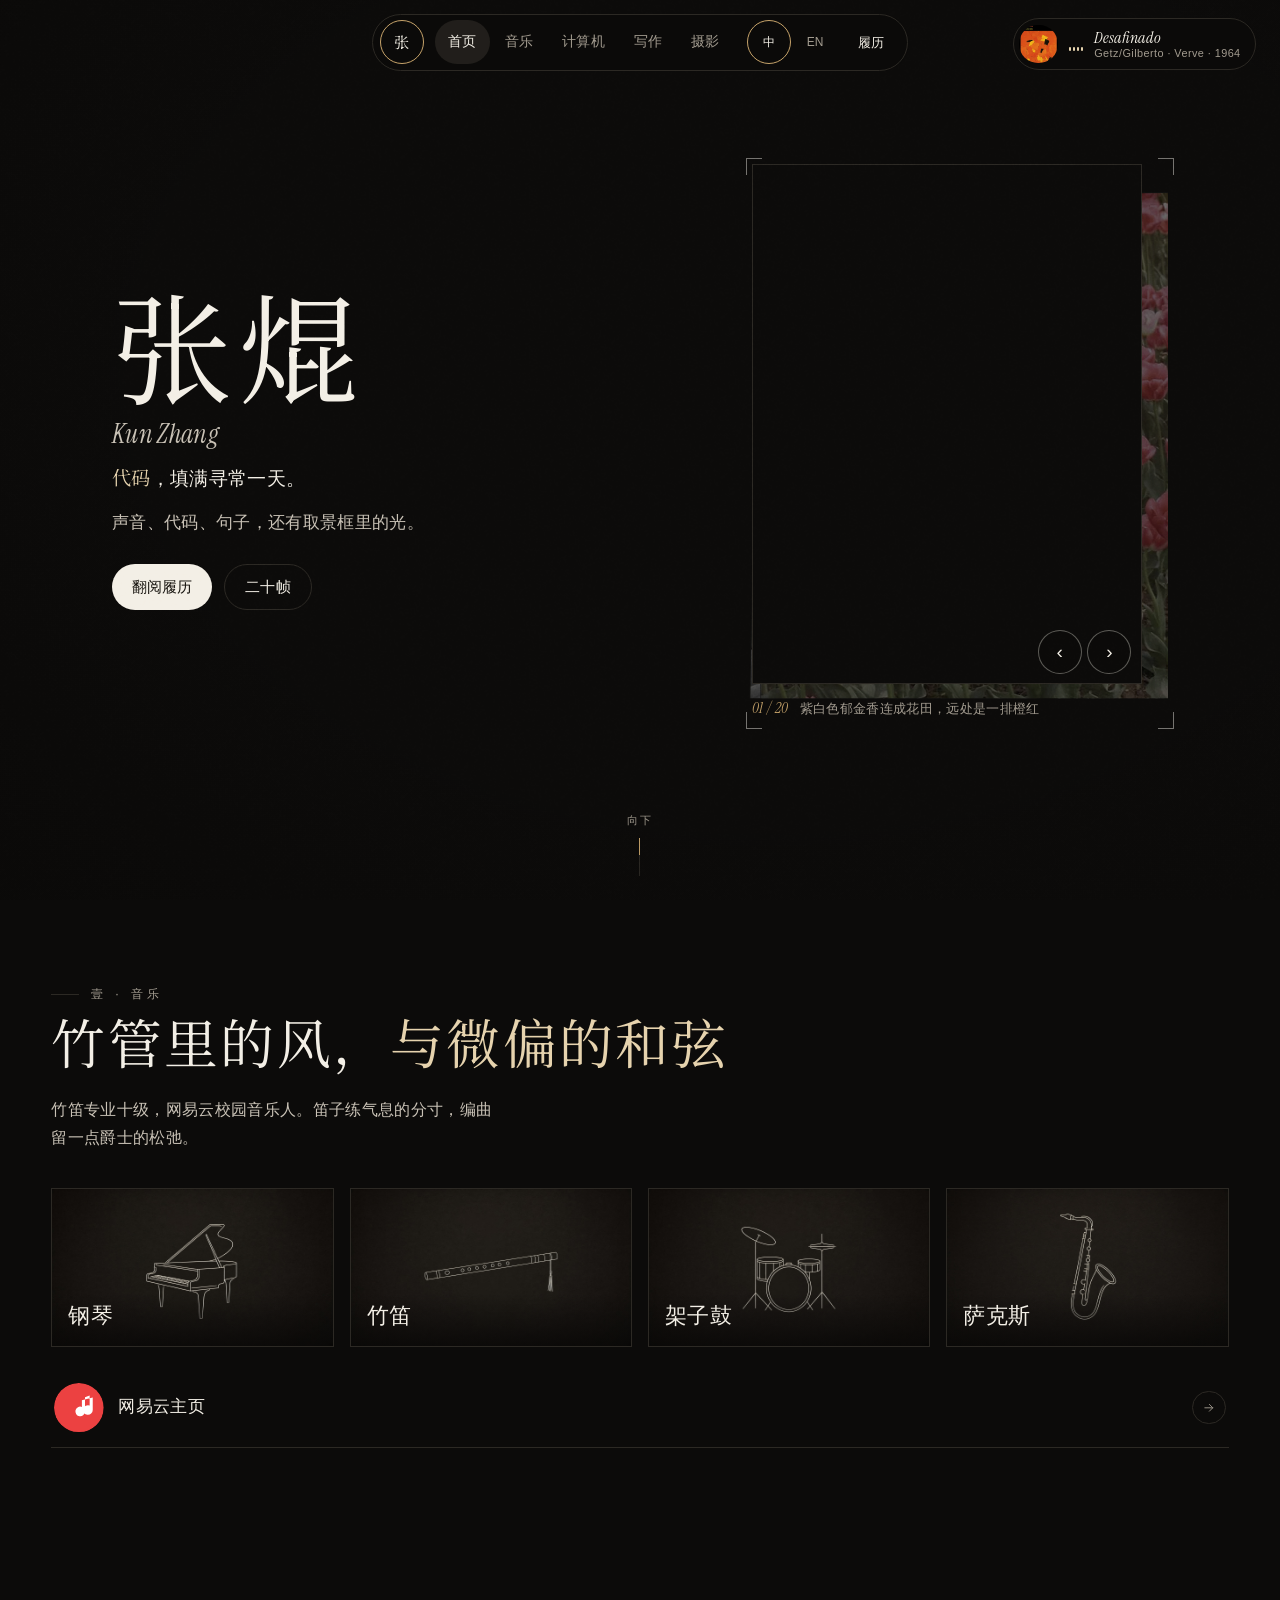
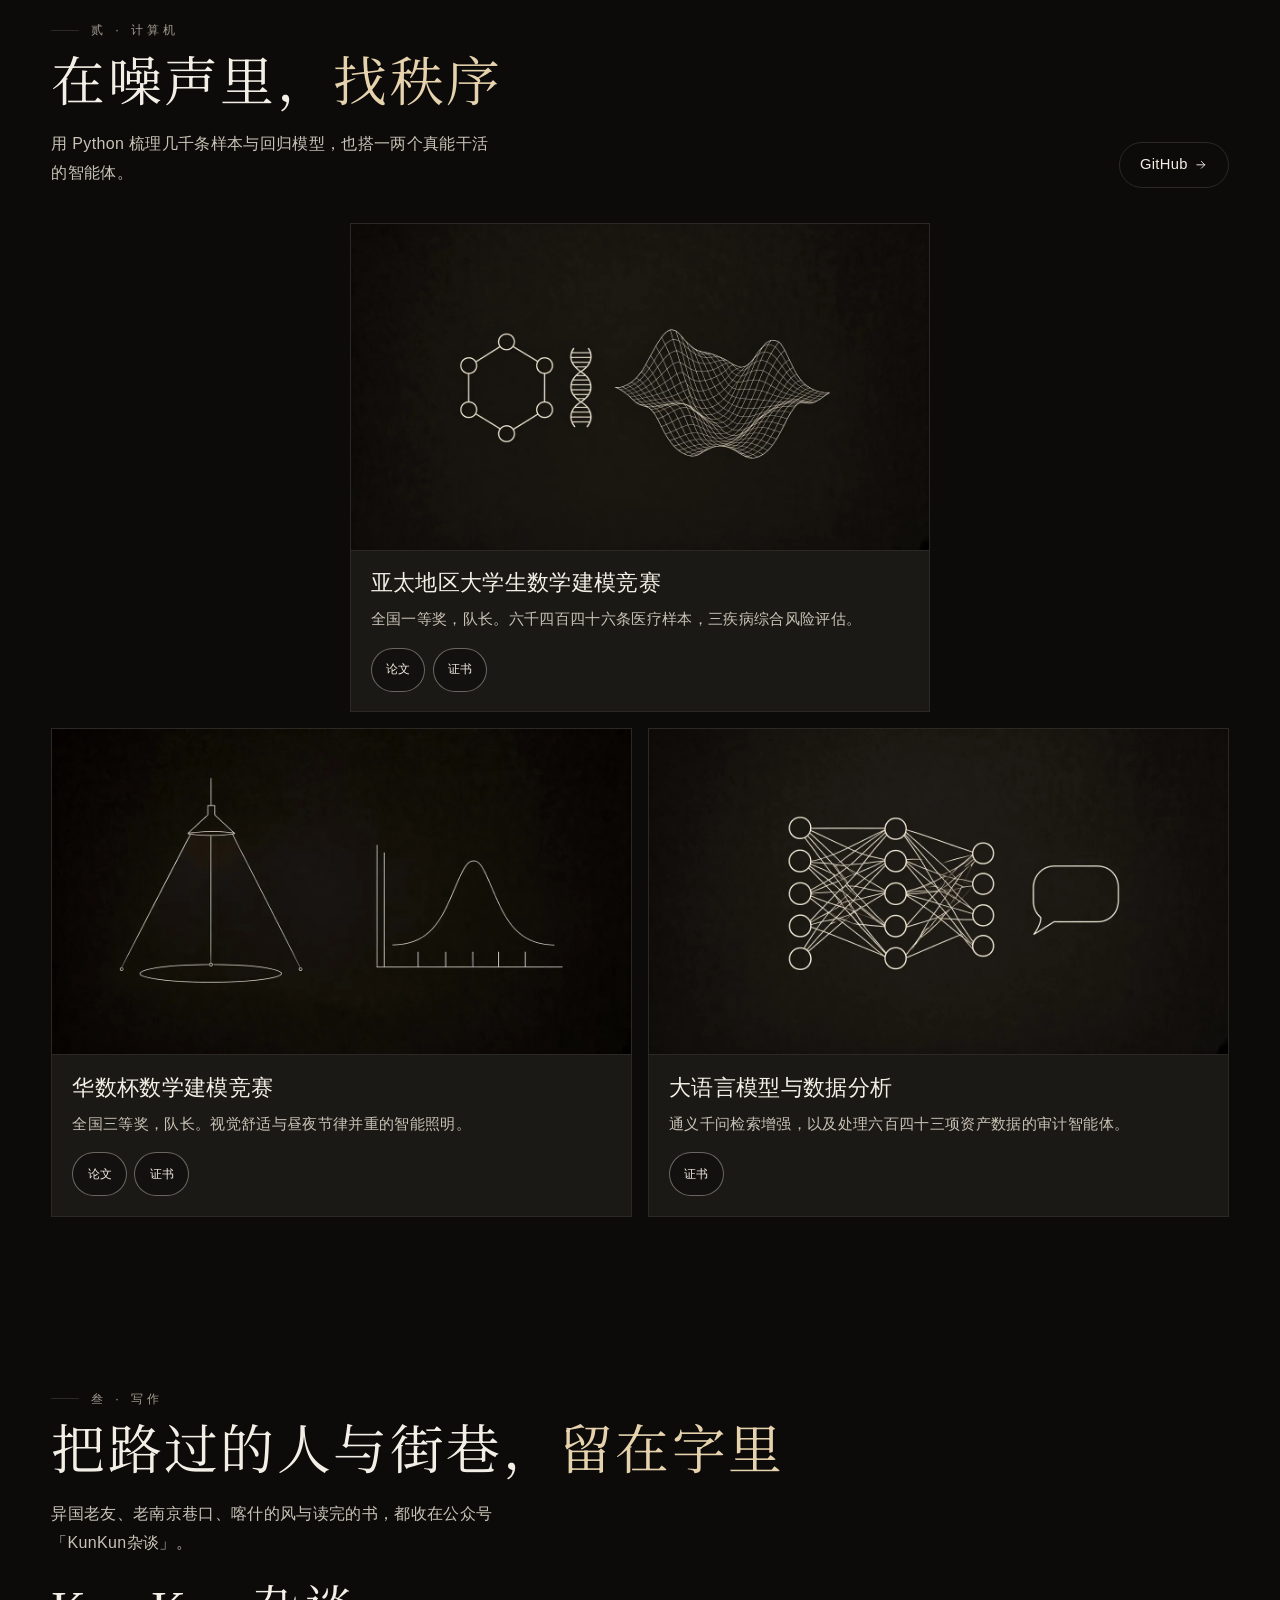
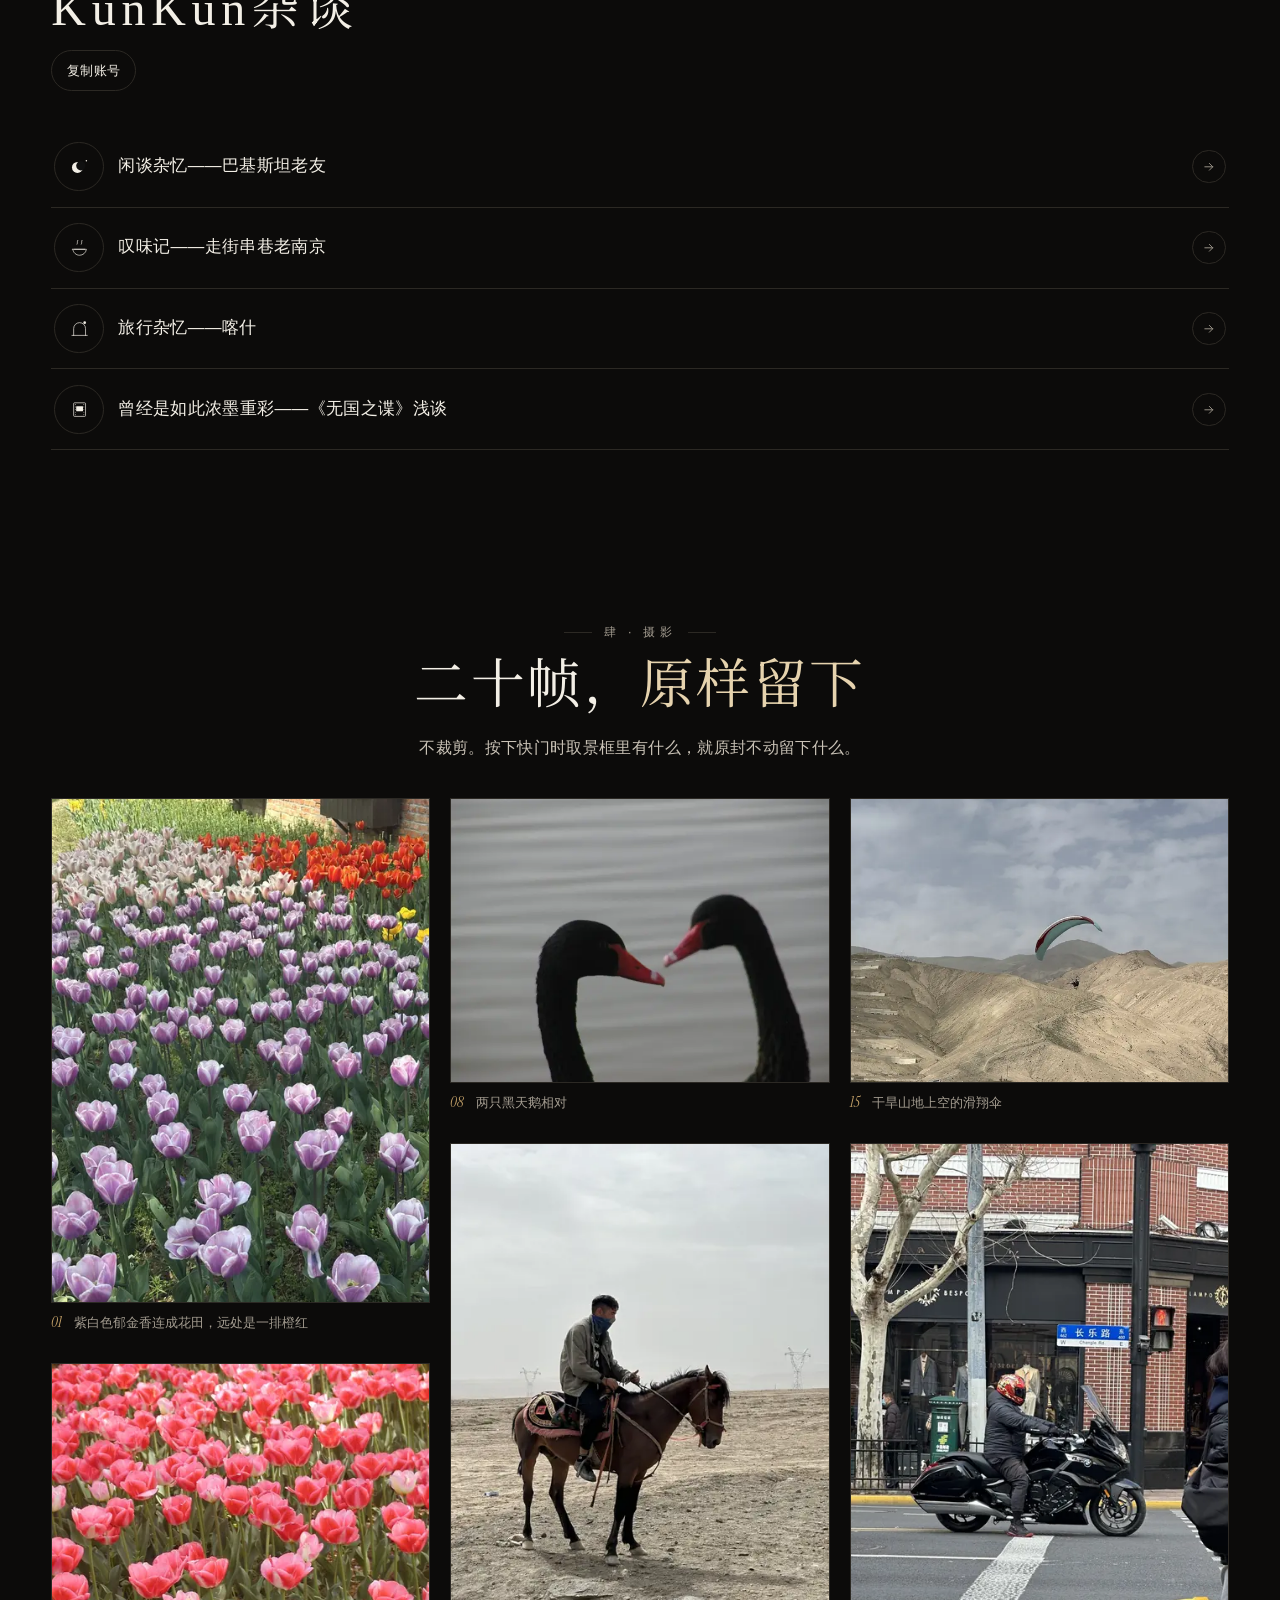
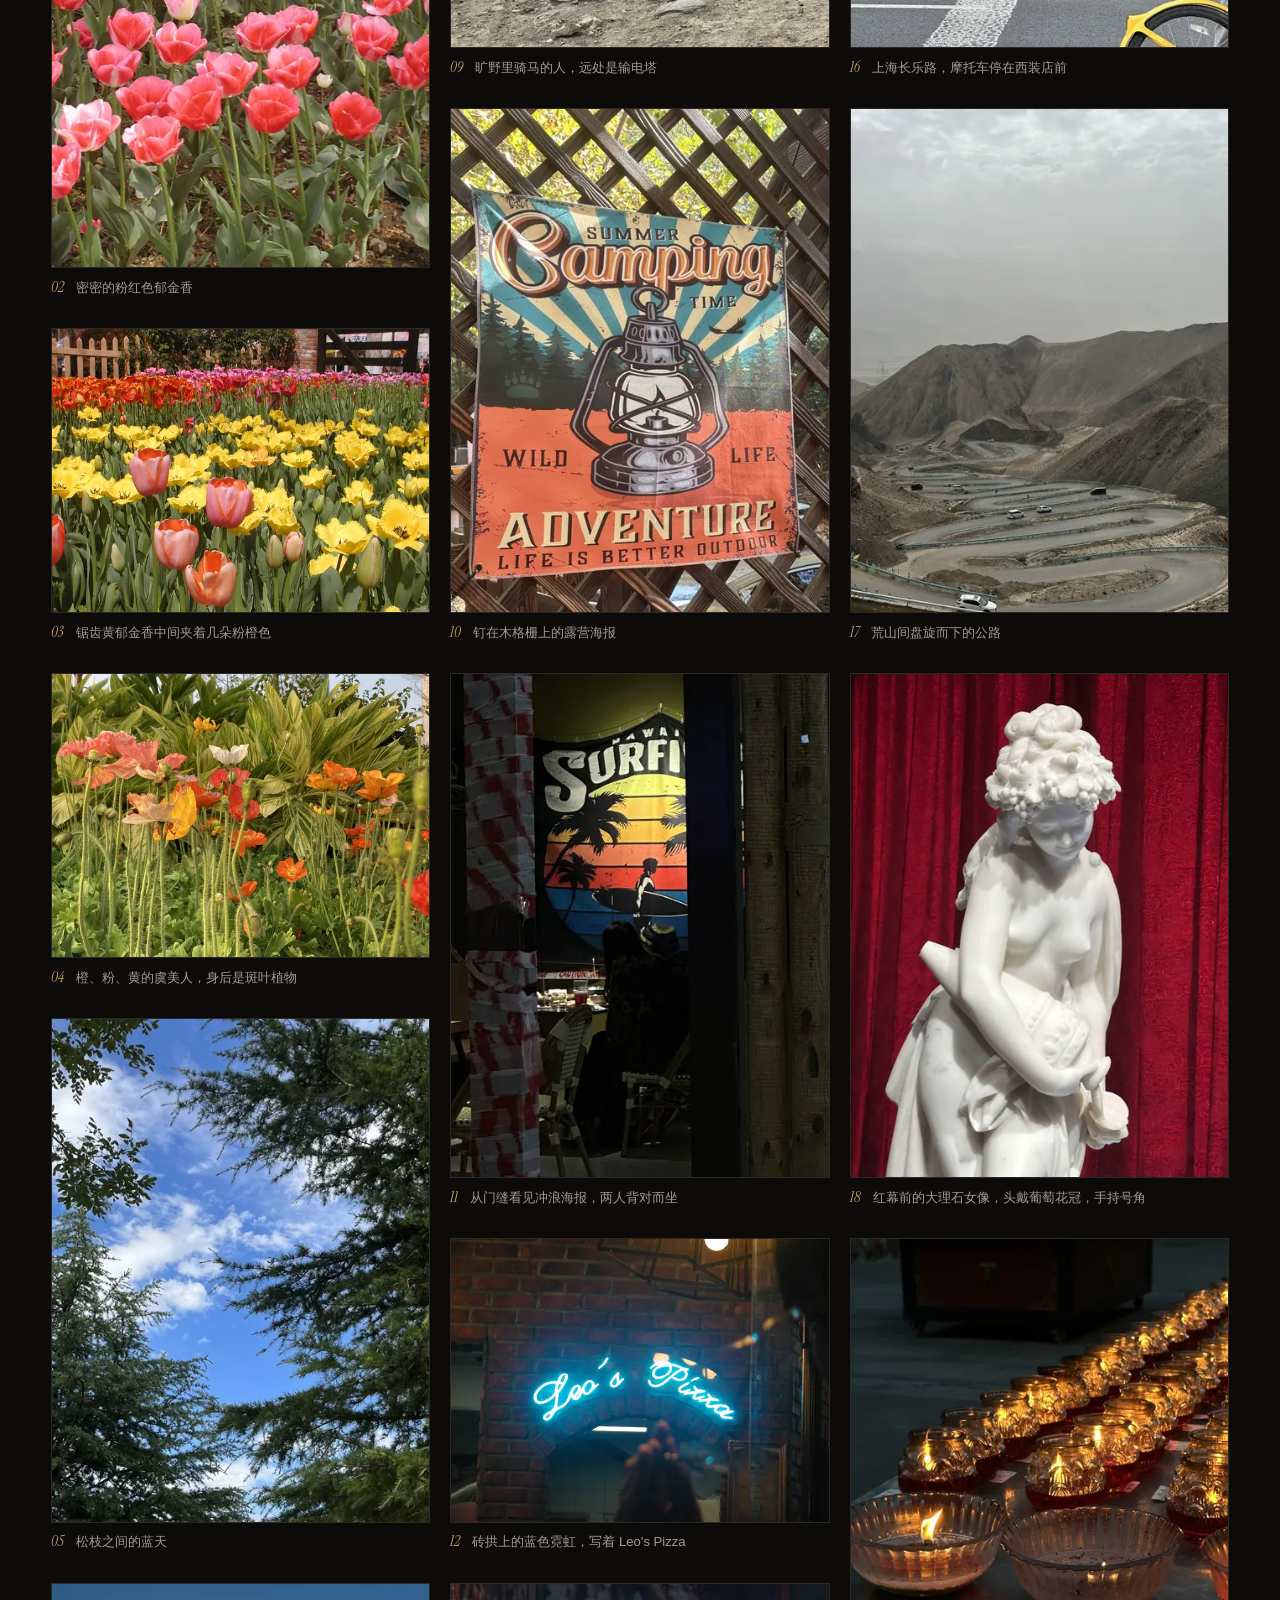
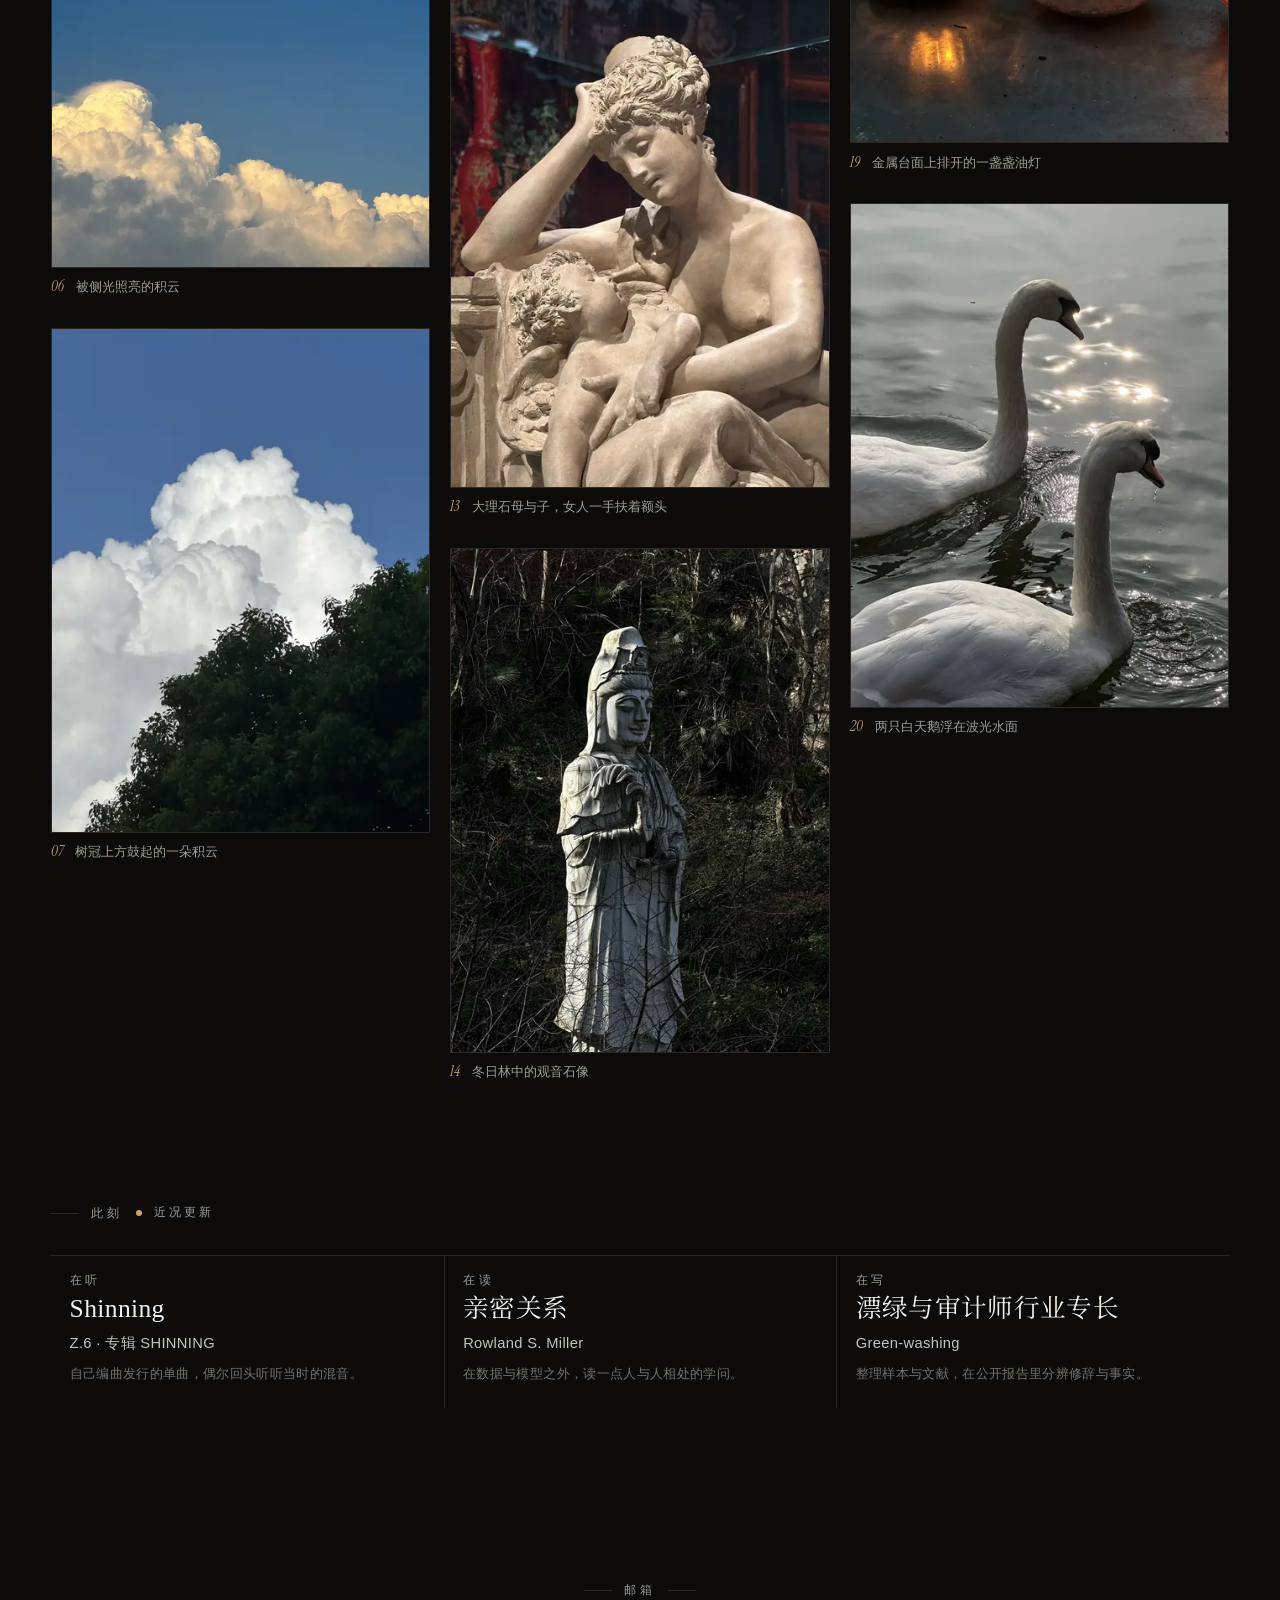
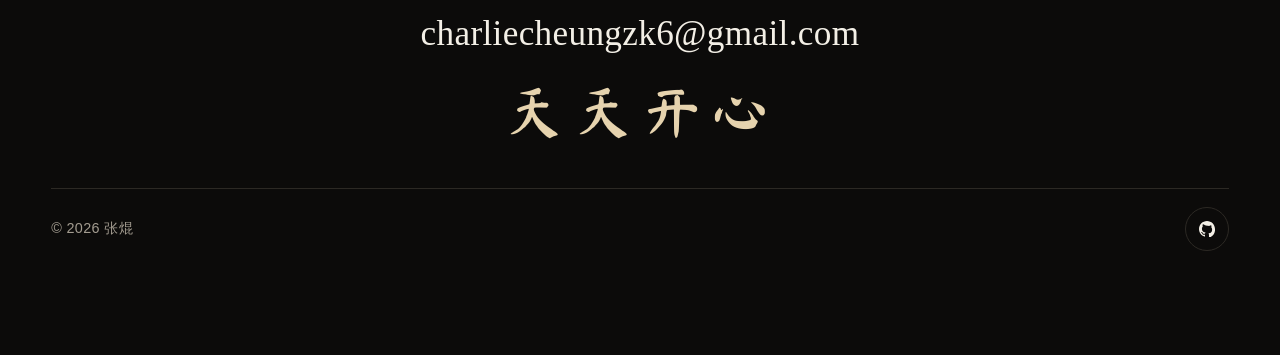
==== commit 460212cc: "Merge main into the signature refinement. Keep the enlarged signature and the slower pen, which main" ====
--- a/index.html
+++ b/index.html
@@ -108,6 +108,24 @@
           </g>
         </svg>
         <div class="hero-layout">
+        <svg class="hero-sign is-pending" viewBox="0 0 877 482" preserveAspectRatio="xMidYMid meet" fill="none" aria-hidden="true">
+          <defs>
+            <mask id="sign-mask-zhang" maskUnits="userSpaceOnUse" x="-40" y="-40" width="960" height="560">
+              <rect x="-40" y="-40" width="960" height="560" fill="#000"/>
+              <path class="sign-pen" fill="none" stroke="#fff" stroke-linecap="butt" stroke-linejoin="round" stroke-width="30" d="M -9.13 187.38 L 1 175 C 1.9 173.9 4.3 170.6 6.2 168.6 C 8.2 166.6 10.6 164.9 12.8 163.1 C 15 161.2 17.2 159.4 19.4 157.7 C 21.6 155.9 23.9 154.2 26.1 152.5 C 28.4 150.8 30.6 149.1 32.9 147.4 C 35.2 145.8 37.5 144.2 39.8 142.5 C 42.1 140.9 44.5 139.3 46.8 137.8 C 49.2 136.2 51.5 134.7 53.9 133.1 C 56.2 131.6 58.6 130.1 61 128.6 C 63.4 127 65.8 125.6 68.2 124.1 C 70.6 122.6 73 121.1 75.4 119.7 C 77.8 118.2 80.2 116.8 82.6 115.3 C 85.1 113.9 87.5 112.4 89.9 111 C 92.4 109.6 94.8 108.1 97.2 106.7 C 99.7 105.3 102.1 103.9 104.6 102.4 C 107 101 109.5 99.6 111.9 98.1 C 114.3 96.7 116.8 95.3 119.2 93.8 C 121.7 92.4 124.1 91 126.6 89.5 C 129 88.1 131.5 86.6 133.9 85.2 C 136.3 83.7 138.8 82.3 141.2 80.8 C 143.7 79.4 146.1 77.9 148.6 76.5 C 151 75 153.5 73.6 155.9 72.2 C 158.4 70.7 160.9 69.3 163.3 67.9 C 165.8 66.5 168.3 65.1 170.8 63.7 C 173.2 62.3 175.7 60.9 178.2 59.6 C 180.7 58.2 183.2 56.8 185.7 55.5 C 188.2 54.2 190.8 52.8 193.3 51.5 C 195.8 50.2 198.3 48.9 200.9 47.7 C 203.4 46.4 206 45.2 208.6 44 C 211.1 42.7 213.7 41.5 216.3 40.4 C 218.9 39.2 221.5 38.1 224.1 36.9 C 226.7 35.8 229.4 34.7 232 33.7 C 234.7 32.6 237.3 31.6 240 30.6 C 242.7 29.6 245.4 28.6 248.1 27.7 C 250.8 26.8 253.5 25.9 256.2 25 C 259 24.2 261.8 23.3 264.5 22.6 C 267.3 21.8 270.1 21 272.9 20.3 C 275.7 19.6 278.7 18.8 281.4 18.4 C 284.1 18 286.9 17.5 289 17.8 C 291.1 18.2 292.9 19 293.9 20.7 C 294.9 22.3 295 25.1 295 27.8 C 294.9 30.5 294.2 33.9 293.6 37 C 293 40 292.1 43 291.2 45.9 C 290.3 48.7 289.2 51.4 288.1 54.1 C 287.1 56.7 285.9 59.3 284.7 61.8 C 283.5 64.3 282.2 66.7 280.9 69.1 C 279.6 71.6 278.3 74 276.9 76.4 C 275.6 78.8 274.2 81.2 272.8 83.6 C 271.5 86 270.1 88.4 268.6 90.8 C 267.2 93.2 265.8 95.7 264.4 98.1 C 262.9 100.5 261.5 102.9 260 105.3 C 258.6 107.7 257.1 110.1 255.6 112.5 C 254.2 114.9 252.7 117.3 251.2 119.7 C 249.7 122.1 248.2 124.6 246.8 127 C 245.3 129.4 243.8 131.8 242.3 134.2 C 240.8 136.6 239.3 139 237.8 141.5 C 236.4 143.9 234.9 146.3 233.4 148.7 C 231.9 151.1 230.5 153.6 229 156 C 227.6 158.4 226.1 160.8 224.7 163.3 C 223.2 165.7 221.8 168.1 220.3 170.6 C 218.9 173 217.5 175.4 216.1 177.9 C 214.6 180.3 213.2 182.7 211.8 185.2 C 210.4 187.6 209 190.1 207.6 192.5 C 206.2 195 204.8 197.4 203.4 199.9 C 202 202.3 200.6 204.8 199.2 207.2 C 197.8 209.7 196.5 212.1 195.1 214.6 C 193.7 217 192.3 219.5 191 221.9 C 189.6 224.4 188.2 226.9 186.9 229.3 C 185.5 231.8 184.2 234.3 182.8 236.7 C 181.5 239.2 180.1 241.7 178.8 244.1 C 177.4 246.6 176.1 249.1 174.7 251.5 C 173.4 254 172.1 256.5 170.7 259 C 169.4 261.4 168.1 263.9 166.7 266.4 C 165.4 268.9 164.1 271.3 162.8 273.8 C 161.5 276.3 160.1 278.8 158.8 281.3 C 157.5 283.8 156.2 286.2 154.9 288.7 C 153.6 291.2 152.3 293.7 151 296.2 C 149.6 298.7 148.3 301.2 147 303.7 C 145.7 306.2 144.4 308.7 143.1 311.2 C 141.8 313.7 140.5 316.2 139.2 318.8 C 137.9 321.3 136.6 323.8 135.3 326.3 C 134 328.9 132.8 331.4 131.5 334 C 130.2 336.5 128.9 339 127.6 341.6 C 126.3 344.2 125 346.7 123.7 349.3 C 122.4 351.9 121.1 354.5 119.8 357.1 C 118.6 359.7 117.3 362.3 116 364.9 C 114.7 367.5 113.5 370.1 112.2 372.7 C 111 375.3 109.8 378 108.6 380.6 C 107.4 383.2 106.2 385.8 105.1 388.5 C 104 391.1 102.9 393.7 101.8 396.4 C 100.8 399 99.7 401.6 98.8 404.2 C 97.8 406.9 96.9 409.5 96 412.1 C 95.1 414.8 94.3 417.4 93.6 420 C 92.8 422.6 92.1 425.2 91.5 427.8 C 90.9 430.4 90.3 433 89.9 435.6 C 89.4 438.2 89 440.8 88.7 443.4 C 88.3 445.9 87.8 448.9 88 451 C 88.3 453.2 88.5 455.5 90.2 456.2 C 92 457 95.4 456.3 98.3 455.7 C 101.2 455.1 104.8 453.7 107.7 452.5 C 110.6 451.3 113.2 449.9 115.7 448.5 C 118.3 447.1 120.7 445.6 123.1 444 C 125.4 442.3 127.8 440.6 130.1 438.9 C 132.4 437.1 134.6 435.3 136.8 433.4 C 139 431.5 141.2 429.6 143.3 427.7 C 145.5 425.7 147.6 423.8 149.6 421.8 C 151.7 419.9 153.7 417.9 155.8 416 C 157.8 414 159.8 412.1 161.7 410.1 C 163.7 408.2 165.6 406.2 167.6 404.3 C 169.5 402.3 171.4 400.3 173.4 398.3 C 175.3 396.3 177.2 394.4 179.1 392.3 C 181 390.3 182.9 388.3 184.9 386.3 C 186.8 384.3 188.7 382.2 190.7 380.1 C 192.6 378.1 194.6 376 196.6 373.9 C 198.5 371.8 200.5 369.7 202.6 367.5 C 204.6 365.4 206.7 363.2 208.8 361.1 C 210.9 358.9 213 356.7 215.1 354.6 C 217.2 352.5 219.4 350.4 221.6 348.4 C 223.8 346.3 225.9 344.3 228.2 342.5 C 230.4 340.6 232.6 338.7 234.8 337 C 237.1 335.3 239.3 333.7 241.6 332.3 C 243.8 330.8 246.1 329.5 248.4 328.4 C 250.6 327.2 252.9 326.2 255.2 325.4 C 257.5 324.6 259.8 324 262 323.6 C 264.3 323.2 266.9 322.8 268.8 323.2 C 270.7 323.5 272.8 323.9 273.5 325.5 C 274.2 327.2 273.6 330 272.9 332.9 C 272.3 335.8 270.5 339.8 269.4 343 C 268.3 346.2 267.4 349.3 266.5 352.2 C 265.5 355.1 264.7 357.8 263.7 360.4 C 262.7 363 261.7 365.5 260.4 367.9 C 259.2 370.3 257.8 372.6 256.4 375 C 255 377.4 253.5 379.7 252.2 382.2 C 250.9 384.7 249.6 387.4 248.6 390.2 C 247.6 393.1 246.7 396.4 246.1 399.4 C 245.6 402.5 245.2 405.9 245.2 408.7 C 245.2 411.5 245.5 414.4 246.2 416.4 C 246.9 418.4 247.9 420 249.3 420.8 C 250.7 421.6 252.6 421.6 254.5 421.2 C 256.5 420.7 258.8 419.6 261.1 418.2 C 263.4 416.8 265.9 414.9 268.2 412.9 C 270.5 410.9 272.9 408.5 275.1 406.2 C 277.2 403.9 279.2 401.5 281 399.1 C 282.8 396.7 284.3 394.3 285.9 391.9 C 287.4 389.5 288.7 387 290.1 384.6 C 291.4 382.2 292.7 379.7 293.9 377.3 C 295.2 374.9 296.5 372.5 297.8 370.1 C 299.2 367.7 300.6 365.3 302 362.9 C 303.4 360.6 305 358.3 306.5 355.9 C 308.1 353.6 309.7 351.3 311.3 349 C 312.9 346.7 314.6 344.4 316.2 342.2 C 317.9 339.9 319.6 337.6 321.3 335.4 C 323 333.1 324.7 330.9 326.4 328.6 C 328.1 326.4 329.8 324.2 331.4 321.9 C 333.1 319.7 334.8 317.4 336.4 315.2 C 338 313 339.6 310.7 341.1 308.5 C 342.7 306.2 344 304 345.6 301.7 C 347.3 299.5 350.1 296.1 351 295 C 350.1 296.1 347.3 299.5 345.6 301.7 C 344 304 342.7 306.2 341.1 308.5 C 339.6 310.7 338 313 336.4 315.2 C 334.8 317.4 333.1 319.7 331.4 321.9 C 329.8 324.2 328.1 326.4 326.4 328.6 C 324.7 330.9 323 333.1 321.3 335.4 C 320.48 336.46 319.66 337.54 318.85 338.63 C 318.56 338.42 318.28 338.21 318 338 C 319.1 337.4 322.4 334.8 324.8 334.3 C 327.3 333.8 330.1 334.6 332.8 335 C 335.6 335.4 338.4 336.3 341.3 336.7 C 344.1 337.2 347.1 337.8 350 337.7 C 352.8 337.6 355.8 337.1 358.6 336.2 C 361.4 335.2 364.2 333.7 366.8 332.1 C 369.5 330.5 372 328.4 374.3 326.6 C 376.6 324.8 378.8 322.9 380.7 321.1 C 382.16 319.64 383.56 318.38 384.62 316.88 C 384.86 316.54 385.09 316.18 385.3 315.8 C 386.5 313.8 387.1 311.6 387.6 309.1 C 388 306.5 387.9 303.5 388 300.5 C 388.1 297.5 387.9 294.3 388 291.2 C 388.1 288.1 388.2 284.9 388.4 281.8 C 388.6 278.7 388.8 275.6 389.1 272.6 C 389.5 269.6 389.8 266.7 390.3 263.7 C 390.8 260.8 391.7 256.5 392 255 C 391.7 256.5 390.8 260.8 390.3 263.7 C 389.8 266.7 389.5 269.6 389.1 272.6 C 388.8 275.6 388.6 278.7 388.4 281.8 C 388.2 284.9 388.1 288.1 388 291.2 C 387.9 294.3 388.1 297.5 388 300.5 C 387.9 303.5 388 306.5 387.6 309.1 C 387.1 311.6 386.5 313.8 385.3 315.8 C 385.09 316.18 384.86 316.54 384.62 316.88 C 386.08 317.92 387.54 318.96 389 320 C 389.3 321.5 389.6 325.7 390.5 328.7 C 391.4 331.8 392.8 335.4 394.5 338.2 C 396.1 341 398.4 343.8 400.6 345.3 C 402.8 346.9 405.3 347.7 407.8 347.8 C 410.3 347.9 412.9 347 415.5 345.9 C 418 344.7 420.7 342.9 423.2 341.1 C 425.7 339.3 428.2 337 430.6 334.9 C 433 332.8 435.3 330.5 437.7 328.6 C 440.1 326.6 442.5 324.5 444.9 323 C 447.3 321.4 449.8 320 452.4 319.2 C 454.9 318.4 457.5 317.9 460.3 318.2 C 463.1 318.5 466.2 319.8 469.1 321.1 C 472.1 322.4 476.5 325.2 478 326 C 479.1 325.3 483.3 324.1 484.9 321.8 C 486.4 319.6 486.4 315.5 487.2 312.5 C 487.9 309.5 488.7 306.6 489.4 303.7 C 490.1 300.9 490.9 298.3 491.5 295.4 C 492.1 292.6 492.5 289.7 492.7 286.7 C 493 283.6 492.9 280.3 493 277.1 C 493.1 273.9 493 270.5 493.1 267.4 C 493.3 264.3 493.5 261.1 494.2 258.3 C 494.8 255.5 495.6 252.7 497 250.5 C 498.4 248.3 500.5 246.1 502.5 244.9 C 503.1 244.49 503.8 244.14 504.52 243.85 C 502.68 239.23 500.84 234.62 499 230 C 499.6 229.7 501.5 228.5 502.8 228 C 504.2 227.5 505.6 226.9 506.9 226.9 C 508.3 226.9 510.3 227.8 511 228 C 510.3 227.8 508.3 226.9 506.9 226.9 C 505.6 226.9 504.2 227.5 502.8 228 C 501.5 228.5 499.6 229.7 499 230 C 500.84 234.62 502.68 239.23 504.52 243.85 C 506.08 243.23 507.74 242.9 508.7 242.9 C 510 242.8 510 242.9 510.3 244.4 C 510.7 245.8 510.7 248.8 510.9 251.6 C 511.2 254.5 511.5 258.2 511.8 261.4 C 512 264.6 512.1 267.8 512.3 270.8 C 512.5 273.8 512.6 276.5 512.9 279.5 C 513.2 282.4 513.5 285.6 514.2 288.5 C 514.9 291.4 516 294.7 517.2 296.7 C 518.3 298.8 520.4 300.3 521 301 C 520.33 303.67 519.67 306.33 519 309 C 519.8 307.6 522.4 303.5 523.8 300.6 C 525.3 297.7 526.6 294.7 527.7 291.6 C 528.8 288.5 529.5 285.3 530.3 282 C 531.1 278.8 531.7 275.5 532.4 272.2 C 533.2 268.9 533.8 265.6 534.7 262.4 C 535.6 259.2 537.4 254.6 538 253 L 543.62 238.02"/>
+            </mask>
+            <mask id="sign-mask-kun" maskUnits="userSpaceOnUse" x="-40" y="-40" width="960" height="560">
+              <rect x="-40" y="-40" width="960" height="560" fill="#000"/>
+              <path class="sign-pen" fill="none" stroke="#fff" stroke-linecap="butt" stroke-linejoin="round" stroke-width="30" d="M 555.59 186.94 L 565 174 C 565.8 172.9 568.4 169.8 570 167.4 C 571.6 165 573.1 162.3 574.6 159.7 C 576.2 157.2 577.6 154.3 579.4 152.1 C 581.2 149.8 583.1 147.5 585.5 146.2 C 587.8 144.8 591 143.8 593.6 143.7 C 596.2 143.7 599.2 144.4 601 145.8 C 602.9 147.3 603.8 149.9 604.5 152.5 C 605.1 155.1 605 158.5 605 161.5 C 605.1 164.5 604.8 167.5 604.6 170.5 C 604.3 173.5 604 176.4 603.5 179.3 C 603.1 182.1 602.5 185 601.9 187.8 C 601.3 190.6 600.5 193.4 599.7 196.1 C 599 198.8 598.1 201.6 597.2 204.3 C 596.3 207 595.3 209.6 594.3 212.3 C 593.3 215 592.2 217.6 591.1 220.3 C 590 222.9 588.8 225.6 587.7 228.2 C 586.5 230.8 585.3 233.5 584.1 236.1 C 582.9 238.8 581.7 241.4 580.5 244.1 C 579.2 246.7 578 249.4 576.6 251.9 C 575.2 254.5 573.7 257.1 572.2 259.5 C 570.8 262 568.9 264.4 567.8 266.8 C 566.7 269.1 565.6 271.5 565.5 273.8 C 565.4 276.1 566.6 278.6 567.1 280.8 C 567.6 283 568.4 285.6 568.6 286.9 C 568.68 287.97 567.61 289.05 567.57 288.99 C 565.38 290.66 563.19 292.33 561 294 C 559.7 295 555.5 297.5 553.1 299.7 C 550.7 301.9 548.7 304.6 546.6 307.2 C 544.5 309.8 542.6 312.5 540.7 315.3 C 538.8 318.1 537 320.9 535.1 323.7 C 533.2 326.5 531.3 329.4 529.4 332.1 C 527.4 334.9 525.4 337.6 523.3 340.2 C 521.3 342.8 518.1 346.7 517 348 C 518.1 346.7 521.3 342.8 523.3 340.2 C 525.4 337.6 527.4 334.9 529.4 332.1 C 531.3 329.4 533.2 326.5 535.1 323.7 C 537 320.9 538.8 318.1 540.7 315.3 C 542.6 312.5 544.5 309.8 546.6 307.2 C 548.7 304.6 550.7 301.9 553.1 299.7 C 555.5 297.5 559.7 295 561 294 C 563.19 292.33 565.38 290.66 567.57 288.99 C 567.56 288.98 567.6 288.92 567.7 288.8 C 568.3 288.2 570.4 285.1 572 283.1 C 573.6 281.1 575.4 278.8 577.3 276.7 C 579.1 274.6 580.9 272.5 582.9 270.4 C 584.9 268.3 586.9 266.3 589 264.2 C 591.1 262.1 593.2 260 595.5 257.8 C 597.7 255.7 600.1 253.3 602.5 251.4 C 604.8 249.4 607.4 247.1 609.7 246.1 C 612.1 245.1 614.6 244.8 616.7 245.5 C 618.8 246.2 620.9 248.4 622.4 250.5 C 623.9 252.7 625.2 255.7 625.8 258.4 C 626.5 261.1 626.3 263.9 626.3 266.7 C 626.2 269.6 625.6 272.3 625.5 275.2 C 625.5 278.2 625.4 281.3 626 284.3 C 626.5 287.4 627.6 290.8 628.9 293.7 C 630.2 296.6 632 299.6 633.8 301.8 C 635.7 304.1 637.8 306 639.9 307 C 642 308 644.2 308.2 646.4 307.8 C 648.5 307.3 650.7 305.9 652.7 304.3 C 654.8 302.7 656.8 300.4 658.7 298.1 C 660.6 295.8 662.5 293.1 664.1 290.6 C 665.8 288.1 667.3 285.4 668.7 282.8 C 670.1 280.2 671.4 277.6 672.6 274.9 C 673.7 272.3 674.8 269.6 675.7 266.9 C 676.7 264.2 677.5 261.5 678.3 258.8 C 679 256 679.7 253.3 680.3 250.5 C 680.9 247.7 681.4 244.9 681.8 242.1 C 682.3 239.3 682.6 236.4 683 233.6 C 683.3 230.7 683.5 227.9 683.8 225 C 684 222.1 684.2 219.2 684.3 216.3 C 684.5 213.4 684.6 210.5 684.7 207.5 C 684.8 204.6 684.8 201.6 685 198.7 C 685.1 195.8 685.2 192.8 685.5 190 C 685.8 187.1 686.1 184.3 686.7 181.7 C 687.2 179 687.9 176.4 688.9 174 C 689.29 172.95 689.75 171.92 690.25 170.91 C 687.84 165.28 685.42 159.64 683 154 C 683.6 152.9 685.4 148.7 686.7 147.1 C 688 145.6 690.2 145.7 690.6 144.9 C 691.1 144.1 689.7 143.8 689.2 142.2 C 688.8 140.6 688.2 137.6 688.2 135.3 C 688.1 132.9 688.9 129.2 689 128 C 688.9 129.2 688.1 132.9 688.2 135.3 C 688.2 137.6 688.8 140.6 689.2 142.2 C 689.7 143.8 691.1 144.1 690.6 144.9 C 690.2 145.7 688 145.6 686.7 147.1 C 685.4 148.7 683.6 152.9 683 154 C 685.42 159.64 687.84 165.28 690.25 170.91 C 690.91 169.62 691.66 168.38 692.5 167.2 C 694 165.1 695.8 163.1 698 161.4 C 700.1 159.8 702.7 158.2 705.6 157.1 C 707.01 156.52 708.61 155.98 710.22 155.54 C 717.81 153.36 725.41 151.18 733 149 C 734 147.7 737.2 143.8 739.2 141.3 C 741.3 138.7 743.4 136.1 745.5 133.6 C 747.6 131 749.8 128.5 752 126 C 754.2 123.5 756.4 121 758.6 118.6 C 760.8 116.1 763 113.6 765.2 111.1 C 767.4 108.7 769.6 106.2 771.8 103.7 C 774 101.2 776.2 98.7 778.2 96.1 C 780.3 93.5 783 89.3 784 88 C 783 89.3 780.3 93.5 778.2 96.1 C 776.2 98.7 774 101.2 771.8 103.7 C 769.6 106.2 767.4 108.7 765.2 111.1 C 763 113.6 760.8 116.1 758.6 118.6 C 756.4 121 754.2 123.5 752 126 C 749.8 128.5 747.6 131 745.5 133.6 C 743.4 136.1 741.3 138.7 739.2 141.3 C 737.2 143.8 734 147.7 733 149 C 725.41 151.18 717.81 153.36 710.22 155.54 C 711.93 155.07 713.66 154.71 715.2 154.5 C 718.2 154.1 721.5 154 723.6 154.7 C 725.6 155.4 727 156.9 727.7 158.6 C 728.3 160.3 728 162.7 727.2 165 C 726.4 167.4 724.7 170 723.1 172.6 C 721.5 175.3 719.2 178.1 717.6 180.9 C 715.9 183.7 714.1 186.6 713.2 189.3 C 712.3 192.1 711.9 195 712.2 197.5 C 712.5 200 713.5 202.5 714.9 204.5 C 716.3 206.4 718.3 208.2 720.4 209.2 C 722.5 210.2 725.1 210.7 727.7 210.5 C 730.2 210.2 733.2 208.9 735.7 207.8 C 738.2 206.6 740.8 204.8 742.8 203.5 C 744.7 202.2 745.9 201.9 747.5 200 C 749 198 751.2 193.3 752 192 C 750.33 194.67 748.67 197.33 747 200 C 746.7 201.4 745.5 205.6 745 208.5 C 744.4 211.3 744.2 214.3 743.7 217.2 C 743.2 220 742.6 222.9 741.9 225.7 C 741.2 228.6 740.5 231.4 739.7 234.2 C 738.9 237 738.1 239.8 737.3 242.6 C 736.4 245.4 735.6 248.2 734.7 251.1 C 733.9 253.9 733.1 256.7 732.3 259.5 C 731.5 262.3 730.7 265.1 730 267.9 C 729.3 270.8 728.6 273.6 728.1 276.5 C 727.5 279.3 727 282.2 726.6 285.1 C 726.2 288 725.9 290.9 725.8 293.9 C 725.7 296.8 725.6 299.8 725.8 302.8 C 725.9 305.8 726.2 308.8 726.7 311.9 C 727.1 314.9 727.8 318.1 728.6 321.2 C 729.5 324.3 730.5 327.5 731.7 330.4 C 732.9 333.4 734.3 336.3 735.9 339 C 737.4 341.6 739.2 344.1 741.1 346.1 C 742.9 348.2 745 350 747.2 351.3 C 749.4 352.6 751.8 353.5 754.2 354 C 756.6 354.6 759.2 354.7 761.9 354.5 C 764.5 354.4 767.2 353.8 769.9 353.1 C 772.6 352.3 775.4 351.2 778.1 350 C 780.8 348.8 783.6 347.2 786.2 345.6 C 788.9 344 791.5 342.1 794 340.2 C 796.6 338.3 799 336.2 801.3 334.1 C 803.6 332 805.8 329.8 807.7 327.6 C 809.7 325.4 811.5 323.2 813.2 321 C 814.9 318.8 816.4 316.6 817.8 314.3 C 819.3 312 820.7 309.7 822.1 307.4 C 823.5 305 824.8 302.6 826.3 300.1 C 827.7 297.6 829.3 295.1 830.8 292.4 C 832.4 289.8 834.1 287.1 835.7 284.3 C 837.3 281.6 838.9 278.8 840.4 276 C 841.8 273.3 843.2 270.5 844.4 267.7 C 845.5 265 846.6 262.2 847.3 259.6 C 847.9 257 848.4 254.3 848.5 251.9 C 848.6 249.5 848.3 246.9 847.7 245 C 847 243.1 846 241.3 844.5 240.5 C 843.1 239.7 841.1 239.5 838.9 240.2 C 836.6 240.9 833.8 242.9 831.1 244.7 C 828.4 246.5 825.5 249 822.9 251 C 820.2 252.9 817.8 254.7 815.4 256.4 C 813 258.1 810.8 259.6 808.5 261.1 C 806.1 262.5 803.9 263.9 801.5 265.3 C 799.1 266.7 796.6 268 794 269.5 C 791.4 270.9 787.3 273.2 786 274 L 772.37 282.39"/>
+            </mask>
+          </defs>
+          <g class="sign-ink" fill="#f3efe6" mask="url(#sign-mask-zhang)">
+            <path d="M 83.50 461.11 C 80.63 460.51 80.49 460.24 80.20 454.66 C 80.02 451.33 80.57 446.61 81.47 443.67 C 82.33 440.82 83.99 435.35 85.16 431.50 C 86.33 427.65 87.67 423.60 88.15 422.50 C 88.62 421.40 89.64 418.48 90.41 416.00 C 92.31 409.94 94.98 403.28 99.84 392.50 C 102.08 387.55 106.46 377.43 109.58 370.00 C 115.83 355.16 139.06 308.82 148.95 291.50 C 152.41 285.45 157.14 276.90 159.47 272.50 C 161.80 268.10 166.32 259.55 169.52 253.50 C 172.72 247.45 176.31 240.93 177.49 239.00 C 178.68 237.07 181.10 232.57 182.89 229.00 C 184.67 225.43 186.95 221.15 187.96 219.50 C 188.97 217.85 191.18 213.87 192.87 210.66 C 194.56 207.45 199.00 199.67 202.72 193.37 C 206.45 187.07 210.77 179.57 212.32 176.71 C 213.88 173.84 216.65 169.25 218.49 166.50 C 220.32 163.75 223.50 158.35 225.56 154.50 C 228.85 148.32 232.65 142.09 240.51 130.00 C 246.49 120.81 248.58 117.58 249.50 116.10 C 250.05 115.22 251.47 113.11 252.67 111.42 C 253.87 109.72 255.72 106.80 256.79 104.92 C 257.87 103.04 261.10 97.45 263.97 92.50 C 269.28 83.37 281.13 59.35 282.51 54.92 C 282.93 53.59 283.88 51.61 284.63 50.53 C 285.39 49.44 286.00 47.79 286.00 46.86 C 286.00 45.93 286.67 43.89 287.49 42.33 C 290.05 37.46 293.00 30.17 293.00 28.73 C 293.00 23.80 282.26 21.28 272.99 24.04 C 271.07 24.61 267.43 25.48 264.91 25.98 C 256.07 27.73 234.02 38.18 182.00 65.30 C 149.58 82.19 146.74 83.75 121.83 98.14 C 118.15 100.26 114.61 102.00 113.96 102.00 C 113.30 102.00 110.68 103.49 108.13 105.31 C 105.59 107.14 99.00 111.27 93.50 114.51 C 88.00 117.74 82.60 121.15 81.50 122.08 C 80.40 123.02 75.67 126.11 71.00 128.96 C 59.77 135.79 44.37 146.13 40.00 149.75 C 38.08 151.35 34.02 154.35 31.00 156.42 C 19.96 163.97 15.14 167.63 7.89 173.95 L 0.50 180.40 L 0.20 174.57 C -0.16 167.72 0.74 166.43 11.00 159.20 C 14.58 156.68 18.18 154.01 19.00 153.26 C 19.82 152.51 24.77 149.09 30.00 145.66 C 44.68 136.01 47.24 134.28 51.00 131.50 C 54.62 128.82 69.80 118.70 77.89 113.57 C 80.42 111.96 84.75 109.20 87.50 107.43 C 90.25 105.66 94.08 103.36 96.00 102.32 C 97.92 101.28 101.44 99.19 103.80 97.67 C 106.17 96.15 109.32 94.39 110.80 93.75 C 112.29 93.11 115.30 91.39 117.50 89.93 C 119.70 88.47 123.75 86.07 126.50 84.61 C 129.25 83.14 133.30 80.91 135.50 79.65 C 137.70 78.39 144.00 74.97 149.50 72.05 C 155.00 69.14 163.10 64.84 167.50 62.50 C 171.90 60.16 182.03 54.86 190.02 50.73 C 198.00 46.60 206.91 41.82 209.81 40.11 C 212.71 38.40 215.34 37.00 215.65 37.00 C 215.96 37.00 222.12 34.12 229.35 30.60 C 256.65 17.32 267.34 14.00 282.79 14.00 C 295.59 14.00 298.97 15.11 300.98 19.94 C 302.55 23.75 301.53 34.81 299.08 40.50 C 298.13 42.70 296.56 46.52 295.58 49.00 C 293.19 55.09 287.67 67.22 285.12 72.00 C 284.67 72.83 283.24 75.75 281.93 78.50 C 279.09 84.46 267.08 105.12 259.55 117.00 C 256.59 121.67 251.62 129.55 248.52 134.50 C 245.42 139.45 241.44 145.62 239.69 148.20 C 237.93 150.79 235.15 155.24 233.50 158.10 C 231.85 160.95 227.94 167.61 224.81 172.89 C 221.69 178.18 217.27 185.88 215.01 190.00 C 212.74 194.12 209.14 200.43 207.00 204.00 C 204.87 207.57 201.91 212.74 200.42 215.49 C 198.94 218.23 196.58 222.28 195.18 224.49 C 193.78 226.69 189.52 234.57 185.70 242.00 C 172.09 268.50 166.71 278.56 164.01 282.50 C 161.48 286.20 151.47 305.17 138.27 331.24 C 135.28 337.15 132.42 342.24 131.92 342.55 C 131.41 342.86 131.00 343.94 131.00 344.94 C 131.00 345.94 130.32 347.32 129.50 348.00 C 128.68 348.68 128.00 349.82 128.00 350.52 C 128.00 351.23 126.17 355.79 123.92 360.65 C 121.68 365.52 119.47 370.40 119.02 371.50 C 118.57 372.60 116.41 377.55 114.21 382.50 C 112.02 387.45 109.53 393.30 108.69 395.50 C 107.85 397.70 105.82 402.88 104.18 407.00 C 102.54 411.12 99.34 420.12 97.08 427.00 C 94.81 433.88 92.30 441.45 91.49 443.84 C 88.40 453.01 93.17 454.21 107.08 447.79 C 124.08 439.94 141.07 426.29 163.63 402.36 C 190.57 373.79 225.48 339.51 233.50 333.75 C 251.73 320.65 259.55 315.94 266.33 313.98 C 275.17 311.43 279.75 315.88 278.62 325.94 C 277.41 336.76 276.62 339.55 269.39 358.50 C 268.55 360.70 267.63 363.40 267.33 364.50 C 267.04 365.60 265.27 369.55 263.40 373.28 C 261.53 377.00 260.00 380.60 260.00 381.28 C 259.99 381.95 258.42 385.56 256.50 389.31 C 254.57 393.06 253.00 396.57 253.00 397.12 C 253.00 397.66 252.08 400.14 250.95 402.61 C 248.52 407.95 248.60 415.73 251.10 417.29 C 255.19 419.86 263.38 414.12 272.59 402.23 C 276.12 397.69 279.00 393.67 279.00 393.31 C 279.00 392.69 282.64 386.97 289.18 377.34 C 290.73 375.05 292.00 372.86 292.00 372.47 C 292.00 372.08 293.50 369.68 295.34 367.13 C 297.17 364.59 300.11 360.02 301.87 357.00 C 305.78 350.27 306.75 348.67 310.25 343.20 C 311.76 340.83 313.00 338.71 313.00 338.48 C 313.00 338.02 323.77 321.21 330.88 310.58 C 342.31 293.49 354.10 285.43 356.52 293.05 C 357.41 295.85 356.27 298.71 351.61 305.39 C 349.35 308.63 345.98 313.58 344.11 316.39 C 342.25 319.20 339.66 322.77 338.36 324.33 C 333.21 330.49 336.35 334.00 347.01 334.00 C 356.28 334.00 360.91 331.89 369.70 323.66 C 380.28 313.77 382.00 309.28 382.00 291.58 C 382.00 277.40 384.56 258.56 387.14 253.74 C 388.64 250.93 393.01 249.58 394.81 251.38 C 396.89 253.46 397.17 277.71 395.32 295.00 C 393.62 310.93 394.30 324.45 397.11 330.70 C 398.15 333.00 399.00 335.38 399.00 335.97 C 399.00 337.50 407.01 346.00 408.46 346.00 C 410.91 346.00 419.54 339.36 430.86 328.78 C 445.20 315.37 450.54 312.46 459.15 313.36 C 465.71 314.04 470.36 316.06 473.77 319.71 C 478.28 324.54 480.67 321.28 484.88 304.50 C 488.39 290.55 489.27 284.83 489.99 271.50 C 490.37 264.35 491.21 257.23 491.84 255.68 C 492.48 254.14 493.00 251.77 493.00 250.43 C 493.00 246.28 498.93 230.63 501.47 228.08 C 506.51 223.03 512.51 225.39 513.56 232.83 C 513.93 235.40 514.84 240.20 515.60 243.50 C 516.35 246.80 516.99 253.10 517.02 257.50 C 517.04 261.90 517.52 268.65 518.08 272.50 C 518.64 276.35 519.36 282.77 519.68 286.77 C 520.00 290.77 520.72 294.33 521.28 294.68 C 522.66 295.53 525.00 292.16 525.00 289.31 C 525.00 288.05 525.84 284.42 526.87 281.25 C 527.89 278.09 529.20 273.25 529.78 270.50 C 533.37 253.26 535.11 249.00 538.55 249.00 C 541.26 249.00 541.88 256.39 539.56 260.89 C 538.76 262.43 537.79 266.12 537.40 269.09 C 537.00 272.07 536.08 275.95 535.34 277.72 C 534.60 279.49 534.00 282.78 534.00 285.03 C 534.00 287.29 533.49 290.08 532.87 291.25 C 532.24 292.41 531.16 295.64 530.45 298.43 C 529.74 301.22 528.48 305.92 527.64 308.87 C 525.22 317.41 519.76 321.76 516.09 318.09 C 514.04 316.04 510.00 300.05 510.00 294.01 C 510.00 291.74 509.53 286.87 508.96 283.19 C 508.39 279.51 507.60 269.56 507.21 261.08 C 506.43 244.13 505.47 241.90 502.16 249.37 C 499.36 255.69 497.53 266.89 497.47 278.00 C 497.41 290.88 496.21 301.24 493.92 308.86 C 492.86 312.35 492.00 316.23 492.00 317.48 C 492.00 318.73 491.05 321.94 489.88 324.62 C 485.14 335.55 479.18 337.93 472.95 331.38 C 463.38 321.32 453.06 320.75 443.41 329.75 C 414.05 357.14 410.77 358.76 400.22 351.09 C 392.03 345.14 391.10 343.85 388.06 334.29 C 384.39 322.72 384.45 322.74 376.77 330.34 C 368.27 338.76 361.96 341.97 352.09 342.92 C 342.91 343.80 337.06 342.84 330.75 339.44 C 328.14 338.03 325.55 337.16 325.00 337.50 C 323.69 338.31 316.02 350.08 312.63 356.50 C 311.17 359.25 309.43 362.40 308.76 363.50 C 305.97 368.06 300.86 376.09 294.75 385.50 C 291.18 391.00 287.50 396.85 286.59 398.50 C 280.30 409.78 267.57 423.39 260.07 426.82 C 247.18 432.73 235.66 426.60 237.33 414.72 C 238.36 407.38 243.54 392.89 249.26 381.39 C 252.30 375.28 255.99 366.78 257.46 362.51 C 258.94 358.23 261.17 352.43 262.41 349.62 C 267.64 337.81 270.70 326.30 269.04 324.64 C 267.44 323.04 263.83 324.73 252.10 332.58 C 246.41 336.39 240.58 340.28 239.14 341.23 C 231.22 346.47 197.59 377.97 191.34 386.00 C 186.41 392.34 154.00 425.28 144.96 433.15 C 128.39 447.56 108.16 459.46 98.38 460.54 C 88.46 461.64 86.43 461.72 83.50 461.11 Z"/>
+          </g>
+          <g class="sign-ink" fill="#f3efe6" mask="url(#sign-mask-kun)">
+            <path d="M 751.85 360.54 C 739.62 357.17 727.46 341.46 725.89 327.00 C 725.44 322.88 724.68 316.12 724.19 312.00 C 723.28 304.22 724.06 290.80 725.87 283.00 C 726.44 280.52 726.94 276.25 726.97 273.50 C 727.00 270.75 727.68 266.70 728.47 264.50 C 729.26 262.30 729.93 258.78 729.96 256.68 C 729.98 254.59 730.51 251.92 731.13 250.76 C 731.75 249.60 732.63 245.38 733.08 241.38 C 733.52 237.38 734.59 232.76 735.45 231.11 C 736.30 229.45 737.00 226.78 737.00 225.16 C 737.00 223.55 737.67 220.94 738.49 219.36 C 740.01 216.46 740.54 209.87 739.36 208.69 C 739.00 208.34 737.25 209.33 735.46 210.90 C 733.67 212.47 729.16 215.20 725.44 216.95 C 718.76 220.11 718.63 220.13 714.49 218.55 C 706.96 215.67 705.46 213.12 705.73 203.56 C 705.94 195.78 706.25 194.73 711.08 185.40 C 713.90 179.96 716.78 174.82 717.49 174.00 C 718.19 173.18 720.21 169.91 721.98 166.75 C 725.64 160.19 724.69 158.56 718.94 161.53 C 713.83 164.17 702.44 163.26 697.40 159.80 C 690.12 154.81 690.56 153.39 689.97 184.00 C 689.46 210.08 688.02 231.81 685.98 244.00 C 683.85 256.83 682.14 264.26 681.11 265.29 C 680.50 265.90 679.98 267.10 679.97 267.95 C 679.95 268.80 679.06 271.30 678.00 273.50 C 676.94 275.70 676.05 278.19 676.03 279.03 C 676.02 279.87 675.39 281.44 674.64 282.53 C 673.89 283.61 671.64 287.54 669.65 291.26 C 661.43 306.56 652.70 315.00 645.10 315.00 C 631.71 315.00 622.03 300.91 621.98 281.36 C 621.97 272.79 618.68 251.28 617.15 249.75 C 612.21 244.81 578.36 277.94 554.86 310.71 C 552.31 314.26 548.87 318.59 547.20 320.33 C 545.54 322.08 541.72 327.20 538.71 331.73 C 531.96 341.88 520.67 354.48 516.95 356.02 C 512.64 357.81 510.00 355.91 510.00 351.02 C 510.00 348.88 510.41 346.87 510.90 346.56 C 511.40 346.25 513.16 343.64 514.81 340.75 C 516.46 337.86 519.76 333.17 522.15 330.33 C 524.54 327.48 527.98 322.98 529.80 320.33 C 536.10 311.11 557.00 278.24 557.00 277.54 C 557.00 277.30 558.29 275.17 559.86 272.80 C 562.84 268.32 569.38 256.46 574.08 247.00 C 579.39 236.34 584.00 226.38 584.00 225.59 C 584.00 225.16 584.64 223.38 585.42 221.65 C 590.65 210.06 593.90 201.50 594.49 197.79 C 594.87 195.43 595.81 191.57 596.59 189.22 C 597.37 186.86 598.02 182.81 598.04 180.22 C 598.07 177.62 598.74 173.70 599.53 171.50 C 601.79 165.22 601.47 153.86 598.93 150.63 C 595.43 146.19 592.53 147.08 585.08 154.91 C 570.34 170.38 569.28 171.71 568.55 175.63 C 567.67 180.37 565.45 183.00 562.35 183.00 C 558.22 183.00 559.08 176.41 564.01 170.22 C 566.22 167.45 568.68 163.61 569.49 161.69 C 571.04 157.98 581.42 143.73 584.79 140.69 C 585.97 139.62 588.99 138.67 592.15 138.37 C 598.98 137.73 603.22 139.93 607.72 146.46 C 610.88 151.04 611.00 151.58 611.00 161.03 C 611.00 176.33 602.92 211.31 597.44 219.71 C 596.65 220.93 596.00 222.60 596.00 223.41 C 596.00 224.76 590.42 237.60 587.70 242.50 C 587.09 243.60 584.50 248.32 581.95 253.00 C 575.18 265.40 567.25 278.80 564.57 282.38 C 558.90 289.95 560.71 293.16 566.53 285.85 C 575.10 275.10 594.12 254.30 598.69 250.70 C 610.89 241.08 613.43 239.55 617.19 239.55 C 626.07 239.55 630.56 248.17 631.99 268.00 C 632.48 274.88 633.37 282.07 633.95 283.99 C 634.53 285.91 635.00 289.25 635.00 291.41 C 635.00 296.49 639.07 303.55 642.49 304.41 C 647.49 305.66 654.50 298.91 662.11 285.50 C 664.30 281.65 666.50 277.82 667.00 277.00 C 669.47 272.91 673.78 261.27 675.05 255.24 C 675.54 252.89 676.41 250.11 676.97 249.05 C 677.54 248.00 678.00 244.72 678.00 241.78 C 678.00 238.84 678.72 233.98 679.60 230.97 C 681.21 225.43 682.03 210.12 683.50 158.00 C 684.32 128.81 684.70 125.95 688.00 124.31 C 691.76 122.44 693.20 124.59 693.96 133.19 C 695.30 148.54 703.34 155.41 715.97 152.01 C 720.85 150.69 739.32 132.74 745.72 123.10 C 751.28 114.72 781.77 84.82 784.37 85.20 C 792.82 86.42 785.34 100.92 765.14 122.50 C 760.50 127.45 755.99 132.67 755.11 134.09 C 754.22 135.52 751.57 139.12 749.20 142.09 C 741.15 152.23 734.66 161.49 730.68 168.50 C 728.50 172.35 725.69 176.73 724.44 178.23 C 723.19 179.73 721.85 182.39 721.47 184.14 C 721.08 185.89 719.69 189.36 718.37 191.83 C 712.39 203.10 712.99 209.00 720.13 209.00 C 723.71 209.00 725.05 208.32 729.54 204.25 C 732.41 201.64 737.80 197.25 741.52 194.50 C 745.23 191.75 748.81 189.10 749.48 188.60 C 751.19 187.34 755.65 188.66 756.42 190.66 C 757.02 192.21 754.52 201.14 751.36 208.78 C 750.61 210.59 750.00 213.08 750.00 214.32 C 750.00 215.56 749.10 219.13 748.00 222.26 C 746.90 225.39 746.00 229.00 746.00 230.28 C 746.00 231.55 745.53 233.07 744.95 233.65 C 744.37 234.23 743.50 238.26 743.01 242.60 C 742.53 246.95 741.44 252.30 740.61 254.50 C 739.77 256.70 739.07 259.68 739.04 261.13 C 739.02 262.57 738.33 266.85 737.50 270.63 C 735.03 282.01 734.21 302.28 735.61 317.36 C 737.07 333.03 738.80 337.39 746.96 345.87 L 752.12 351.24 L 760.31 350.79 C 767.82 350.38 769.07 349.99 775.40 346.09 C 779.20 343.75 783.40 341.42 784.74 340.91 C 791.97 338.16 809.76 320.59 817.43 308.63 C 822.15 301.25 834.00 280.96 834.00 280.23 C 834.00 279.95 834.96 277.64 836.14 275.11 C 843.74 258.75 846.77 246.62 843.55 245.38 C 842.15 244.84 840.03 246.14 824.00 257.30 C 813.92 264.33 801.94 271.71 797.85 273.42 C 796.01 274.19 791.36 277.11 787.52 279.91 C 779.80 285.54 777.46 286.11 775.92 282.72 C 773.66 277.76 778.14 272.86 791.80 265.38 C 808.75 256.11 809.68 255.48 824.65 243.28 C 835.14 234.73 838.41 233.00 845.32 232.37 C 855.95 231.41 858.12 235.40 854.93 250.00 C 852.73 260.04 848.45 272.60 846.91 273.56 C 846.40 273.87 844.24 277.58 842.10 281.81 C 839.96 286.04 837.06 291.52 835.66 294.00 C 834.26 296.48 832.48 299.62 831.71 301.00 C 829.18 305.48 821.78 317.40 818.97 321.51 C 814.88 327.50 797.83 344.21 791.79 348.15 C 772.67 360.61 763.00 363.61 751.85 360.54 Z"/>
+          </g>
+        </svg>
           <div class="hero-copy">
             <h1 class="name-reveal">
               <span class="name-zh display" data-text="张焜">张焜</span>
